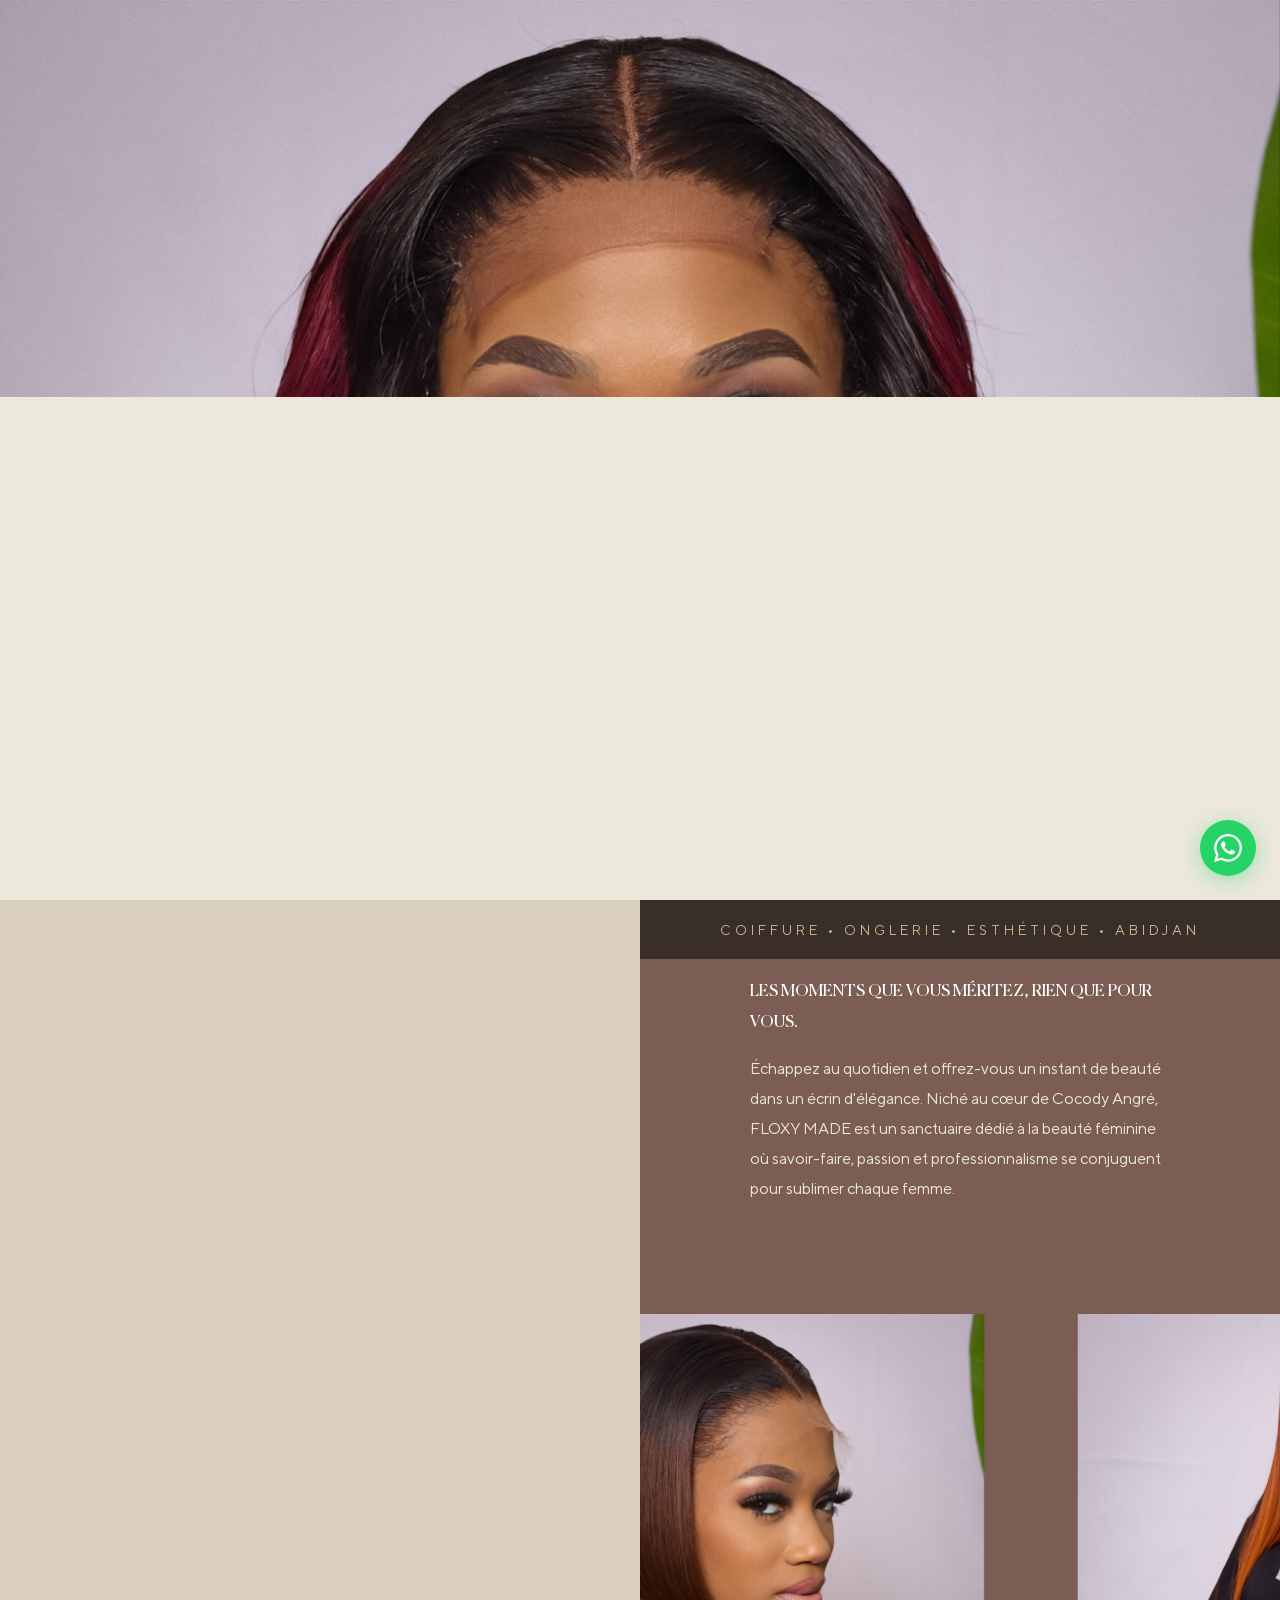
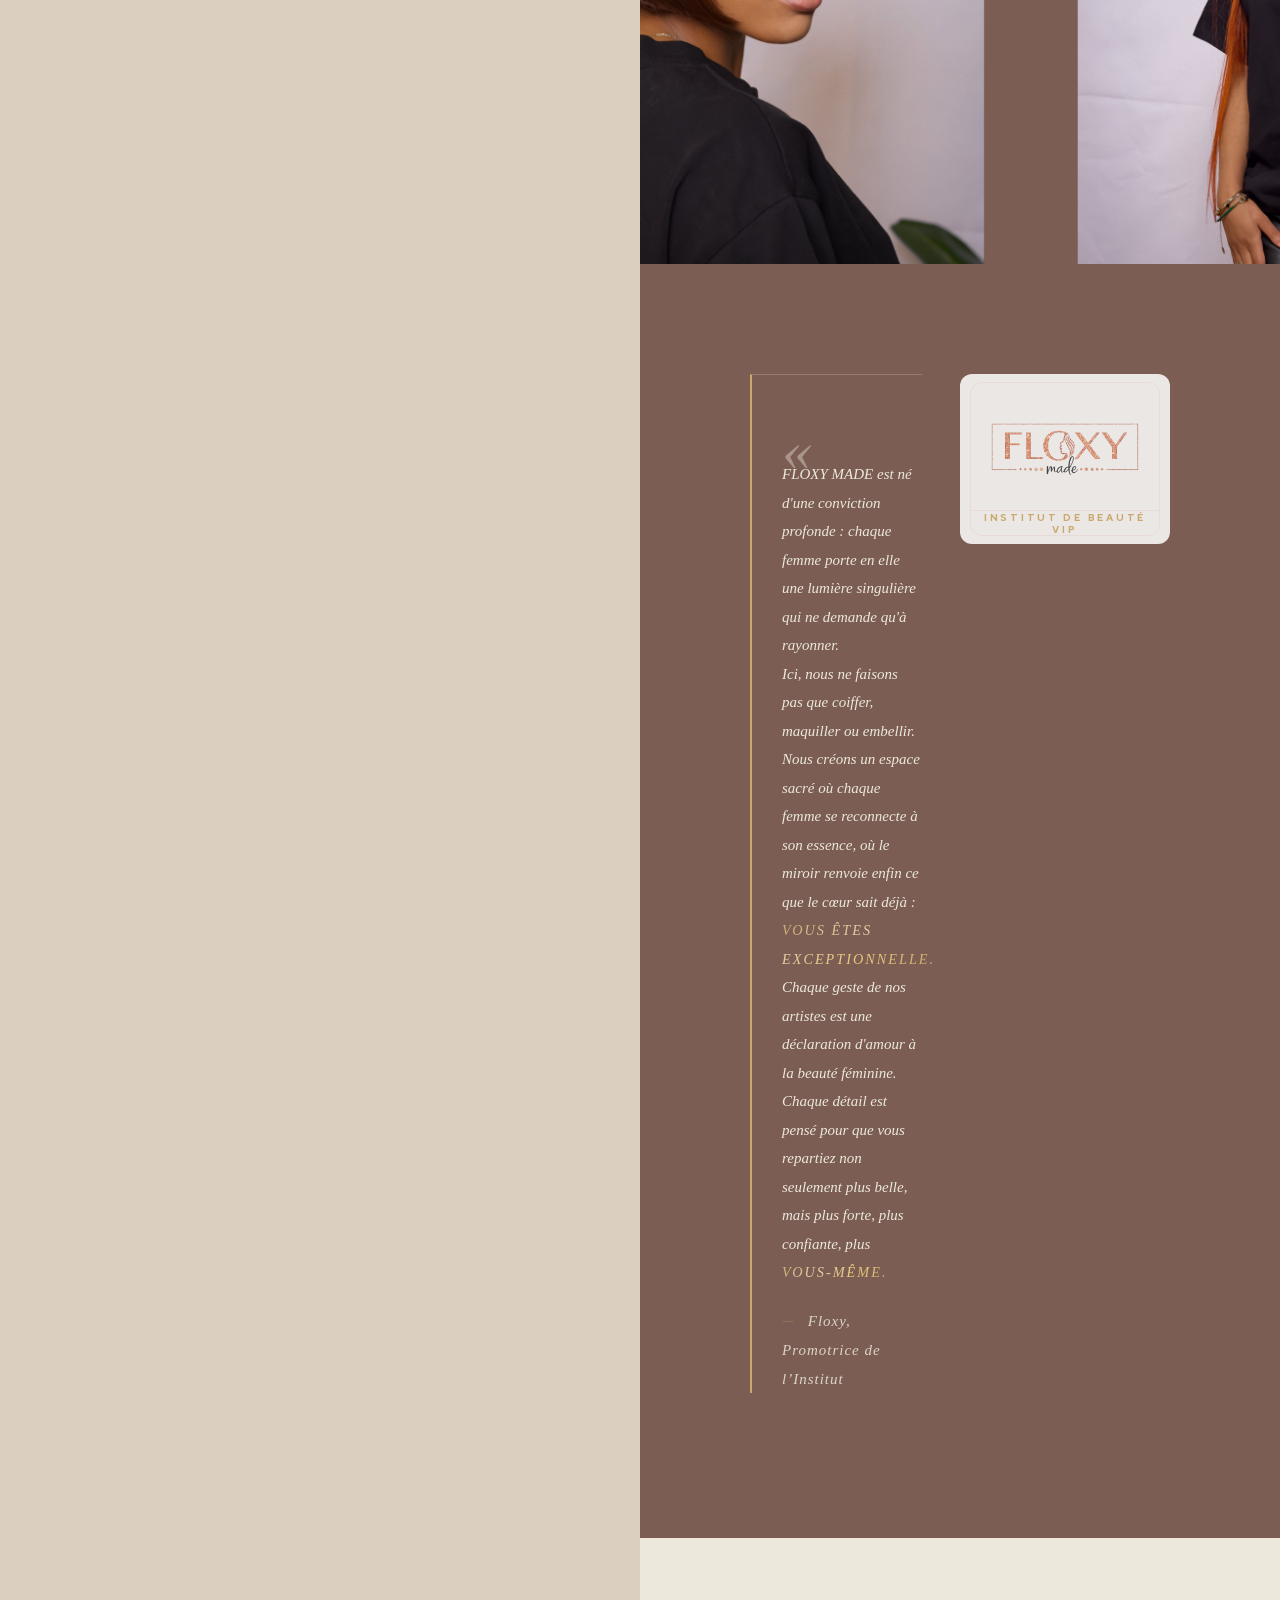
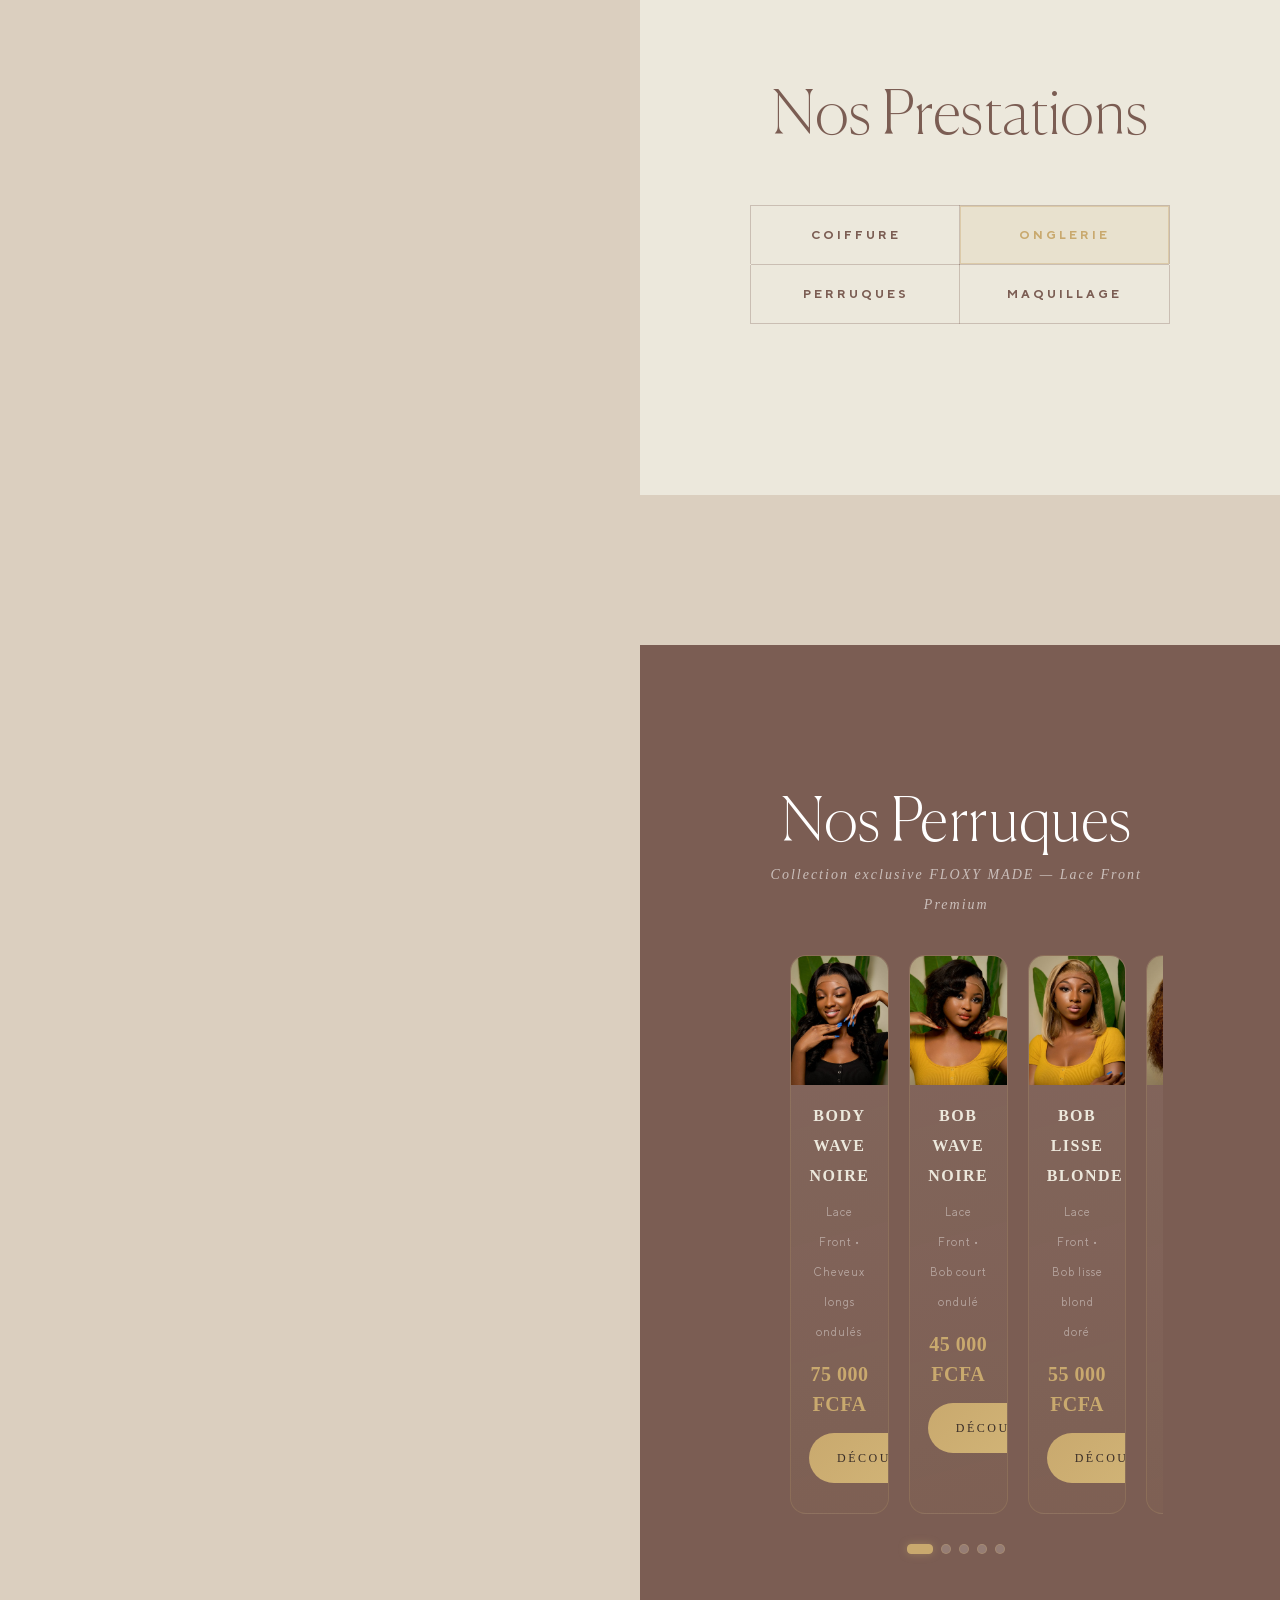
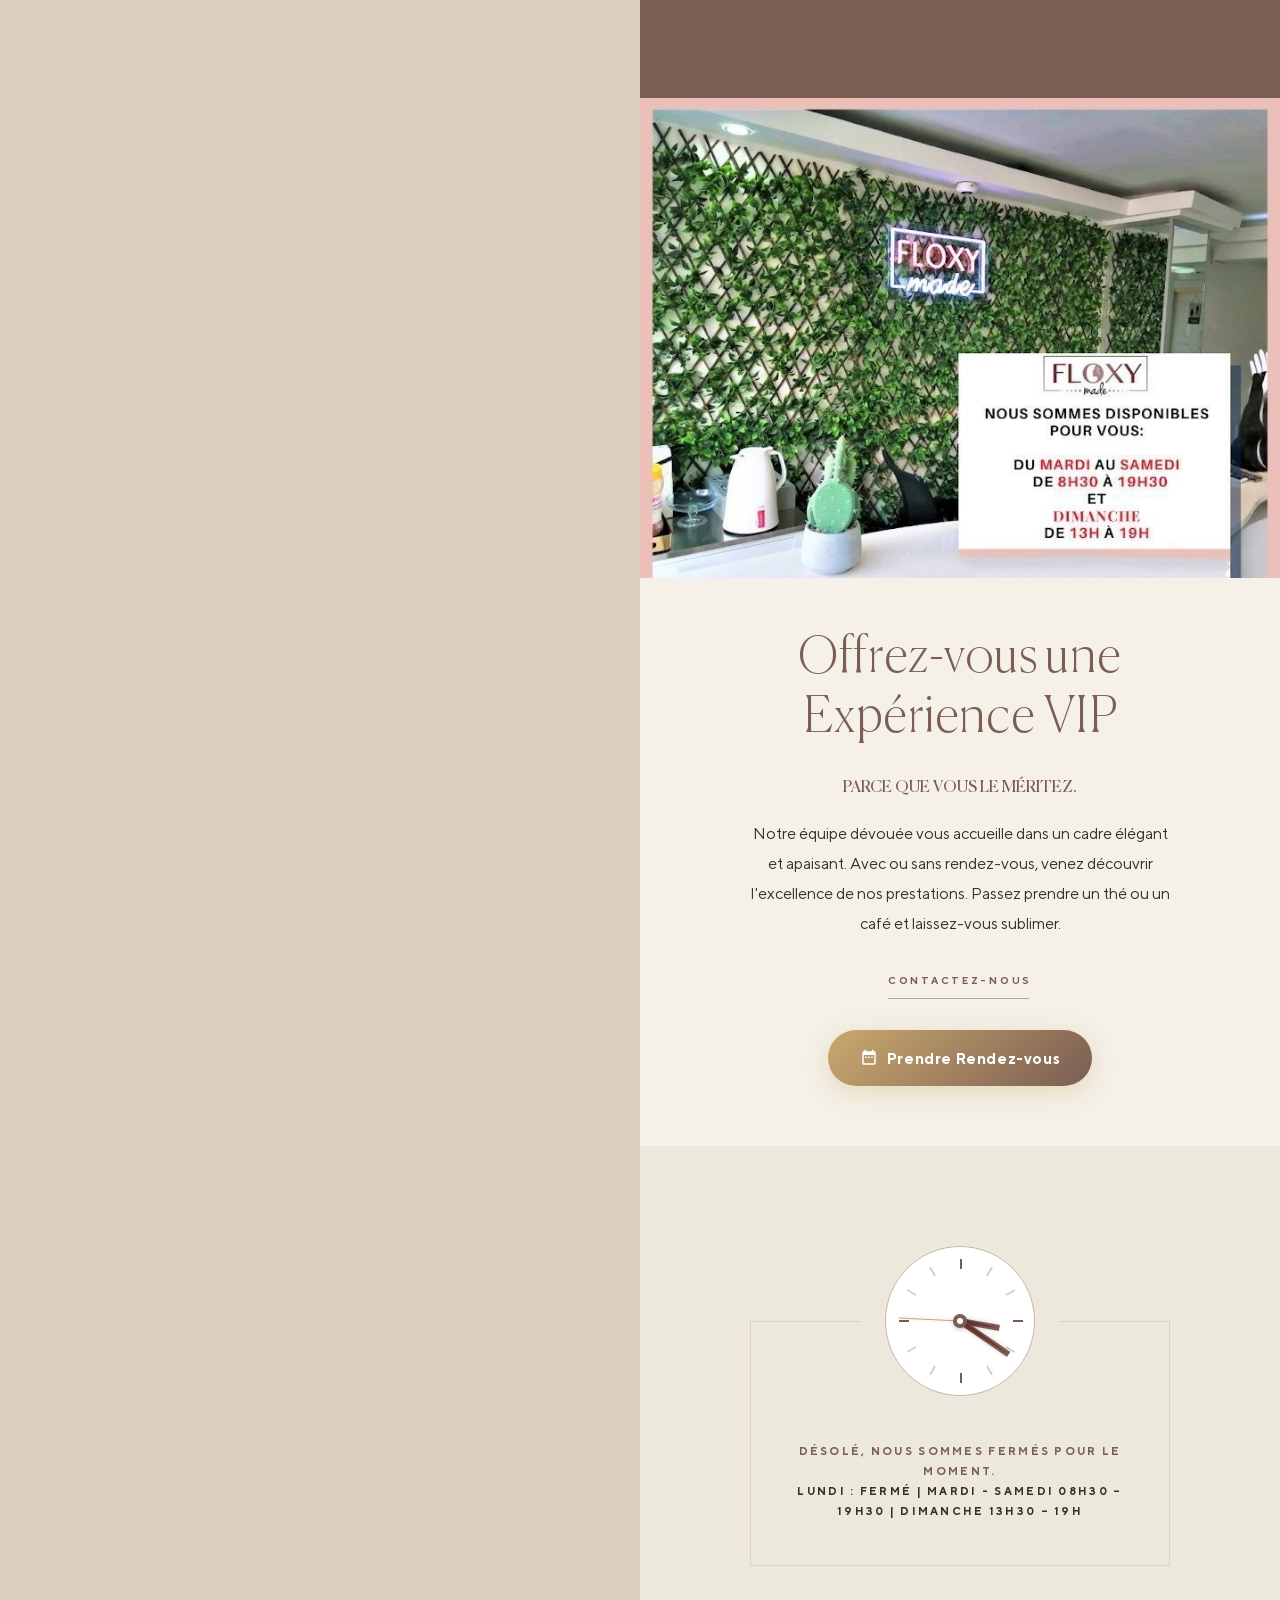
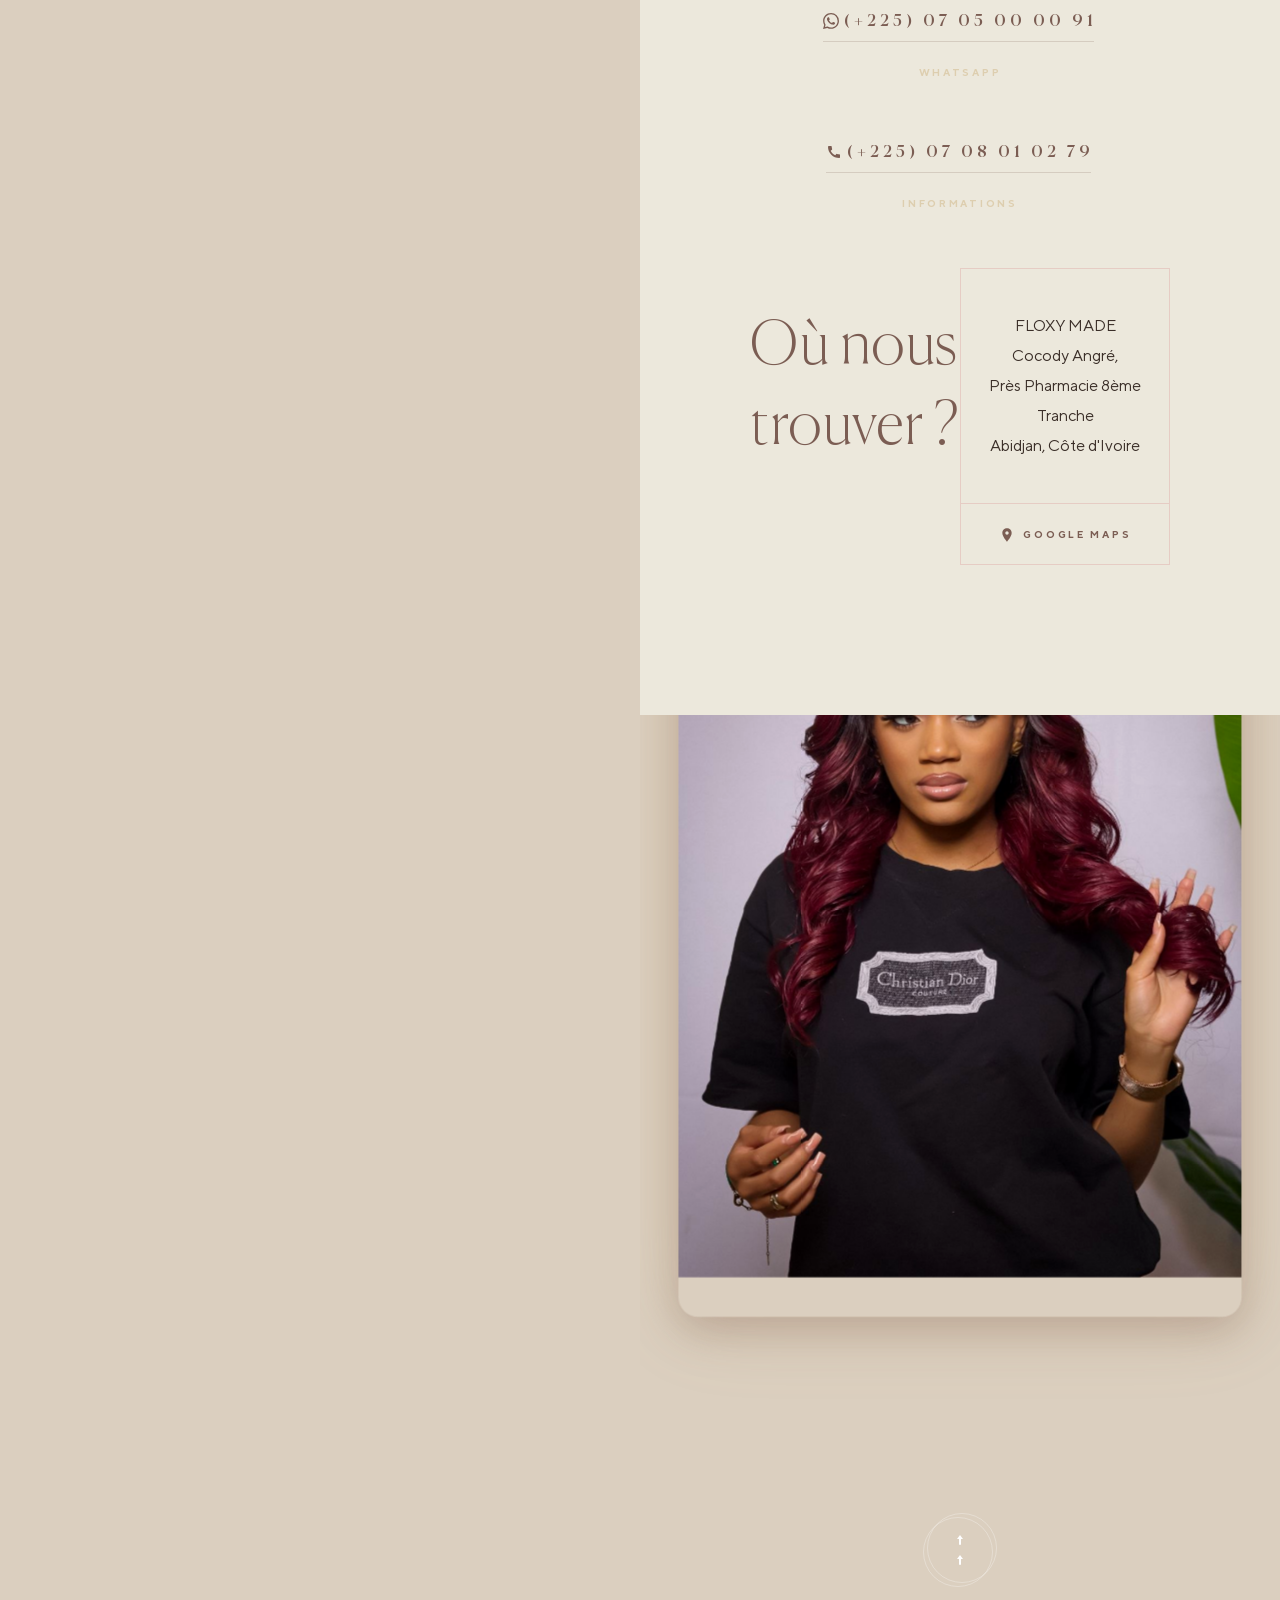
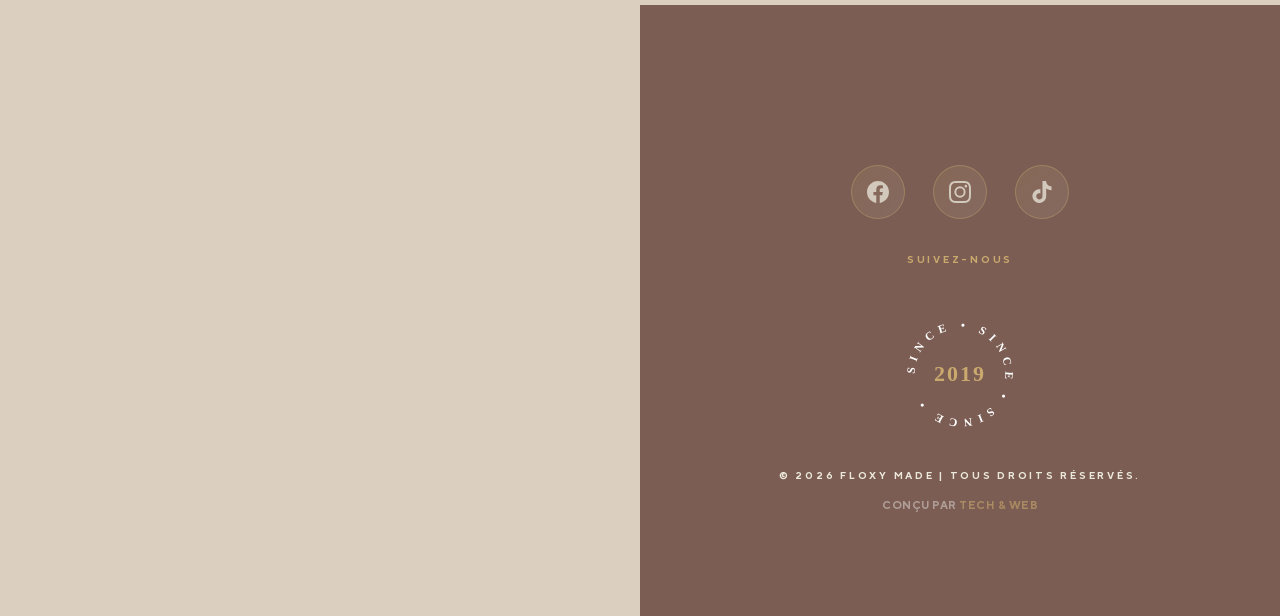
==== index.html @ baf34ce9 "Unification footers, icônes RS, bouton CTA premium, breadcrumb pages perruques - Footer index.html r" ====
<!DOCTYPE html>
<html lang="fr">
<head>
    <meta charset="utf-8">
    <title>FLOXY MADE | Institut de Beaut&eacute; VIP &agrave; Abidjan</title>
    <meta name="robots" content="all, follow">
    <meta name="Googlebot" content="index, follow, snippet">
    <meta name="apple-mobile-web-app-title" content="FLOXY MADE - Institut de Beaut&eacute;">
    <meta name="apple-mobile-web-app-status-bar-style" content="black">
    <meta name="viewport" content="width=device-width, initial-scale=1.0, maximum-scale=1.0, user-scalable=0, viewport-fit=cover">
    <meta name="keywords" content="institut beaut&eacute; abidjan, salon coiffure abidjan, onglerie cocody, esth&eacute;tique, tresses, perruques, maquillage, floxy made">
    <meta name="description" content="FLOXY MADE, votre institut de beaut&eacute; VIP &agrave; Abidjan Cocody Angr&eacute;. Coiffure, tresses, onglerie, esth&eacute;tique, maquillage et soins capillaires par des professionnelles qualifi&eacute;es.">
    <meta property="og:title" content="FLOXY MADE | Institut de Beaut&eacute; VIP &agrave; Abidjan">
    <meta property="og:description" content="Votre institut de beaut&eacute; VIP &agrave; Abidjan. Coiffure, onglerie, esth&eacute;tique et maquillage.">
    <meta property="og:locale" content="fr_CI">
    <meta property="og:url" content="https://institut.floxymade.com">
    <meta property="og:type" content="website">
    <meta property="og:site_name" content="FLOXY MADE">

    <meta name="author" content="Tech &amp; Web - tech-and-web.com">
    <link rel="shortcut icon" href="img/floxymade.ico">
    <link rel="apple-touch-icon" sizes="180x180" href="img/floxymade.ico">
    <link rel="stylesheet" type="text/css" href="css/app.min.css">
    <link rel="stylesheet" type="text/css" href="css/floxymade.css">

    <!-- Schema.org — LocalBusiness -->
    <script type="application/ld+json">
    {
      "@context": "https://schema.org",
      "@type": "BeautySalon",
      "name": "FLOXY MADE",
      "description": "Institut de beaut&eacute; VIP &agrave; Abidjan Cocody Angr&eacute;. Coiffure, onglerie, esth&eacute;tique, maquillage et perruques.",
      "url": "https://institut.floxymade.com",
      "telephone": "+2250705000091",
      "address": {
        "@type": "PostalAddress",
        "streetAddress": "Cocody Angr&eacute;, Pr&egrave;s Pharmacie 8&egrave;me Tranche",
        "addressLocality": "Abidjan",
        "addressCountry": "CI"
      },
      "geo": {
        "@type": "GeoCoordinates",
        "latitude": 5.4012616,
        "longitude": -3.9780579
      },
      "openingHoursSpecification": [
        { "@type": "OpeningHoursSpecification", "dayOfWeek": ["Tuesday","Wednesday","Thursday","Friday","Saturday"], "opens": "08:30", "closes": "19:30" },
        { "@type": "OpeningHoursSpecification", "dayOfWeek": "Sunday", "opens": "13:30", "closes": "19:00" }
      ],
      "sameAs": ["https://facebook.com/floxymade", "https://instagram.com/floxymade.ci", "https://tiktok.com/@floxy_made"],
      "image": "https://institut.floxymade.com/img/logo-new-removebg.png",
      "priceRange": "$$",
      "creator": {
        "@type": "Organization",
        "name": "Tech & Web",
        "url": "https://tech-and-web.com"
      }
    }
    </script>
</head>
<body class="page-front">

<div id="overlay">
    <div class="load-container">
        <div class="loading fm-logo-loader"><img src="img/logo-new-removebg.png" alt="FLOXY MADE"></div>
    </div>
</div>

<div id="woman"></div>
<div style="display: none;"><img id="hidden-woman" src="img/hiddden-woman.jpg"></div>

<div id="page">
    <header class="header" id="header">
        <div class="content-wrapper">
            <div class="logo">
                <a href="index.html"><img alt="FLOXY MADE" src="img/logo-new-removebg.png"></a>
            </div>

            <div class="mobile-burger" id="burger">
                <div class="lines">
                    <div class="line"></div>
                    <div class="line"></div>
                    <div class="line"></div>
                    <div class="line"></div>
                </div>
            </div>

            <nav class="navigation">
                <ul class="nonelist">
                    <li><a data-section-item="uvod" href="index.html#uvod">Accueil</a></li>
                    <li><a data-section-item="o-salone" href="index.html#o-salone">Qui Sommes-Nous</a></li>
                    <li><a data-section-item="osetrenia" href="index.html#osetrenia">Nos Services</a></li>
                    <li><a href="perruques_floxymade.html">Nos Perruques</a></li>
                    <li><a data-section-item="kontakt" href="index.html#kontakt">Contact</a></li>
                    <li class="fm-nav-rdv"><a href="reservation.html">R&eacute;servation</a></li>
                </ul>
            </nav>

            <a class="reservation" href="reservation.html">R&eacute;servations</a>
        </div>
    </header>

    <div id="content" class="content">

        <!-- HERO / INTRO — Video background -->
        <div class="content-box intro" data-section="uvod">
            <video class="intro-video-bg" autoplay loop muted playsinline src="img/intro-carousel/floxymade_banner_7.webm"></video>

            <div id="mouse-scroll">
                <div class="scroll-button scroll-mouse">
                    <div class="shapeshifter play"></div>
                </div>
            </div>

            <h1 class="text-color-white has-text-centered">
                FLOXY MADE<br><span class="italic">Votre Institut de Beaut&eacute; VIP</span>
            </h1>
            <p class="has-text-centered intro-subtitle">Coiffure &bull; Onglerie &bull; Esth&eacute;tique &bull; Abidjan</p>
        </div>

        <!-- ABOUT / QUI SOMMES-NOUS -->
        <div class="content-box about" data-section="o-salone">
            <div class="top-section p-t-0">
                <div class="anim-wrapper" data-animation-scroll="front">
                    <p>
                        <span>Les moments que vous m&eacute;ritez, rien que pour vous.</span>
                    </p>
                    <p>
                        &Eacute;chappez au quotidien et offrez-vous un instant de beaut&eacute; dans un &eacute;crin d'&eacute;l&eacute;gance. Nich&eacute; au c&oelig;ur de Cocody Angr&eacute;, FLOXY MADE est un sanctuaire d&eacute;di&eacute; &agrave; la beaut&eacute; f&eacute;minine o&ugrave; savoir-faire, passion et professionnalisme se conjuguent pour sublimer chaque femme.
                    </p>
                </div>
            </div>

            <!-- Desktop gallery -->
            <div class="gallery full-width gallery-desktop" data-animation-scroll="gallery" id="o-salone">
                <div class="gallery-inner">
                    <div class="gallery-image">
                        <div class="image-wrapper">
                            <img alt="Onglerie FLOXY MADE" draggable="false" src="img/new-images-2/photo_7_2026-04-14_18-15-45.jpg">
                        </div>
                    </div>
                    <div class="gallery-image">
                        <div class="image-wrapper">
                            <img alt="FLOXY MADE Style" draggable="false" src="img/new-images-2/background-choice.jpg">
                        </div>
                    </div>
                    <div class="gallery-image">
                        <div class="image-wrapper">
                            <img alt="Institut FLOXY MADE" draggable="false" src="img/new-images-2/photo_5_2026-04-14_18-15-45.jpg">
                        </div>
                    </div>
                    <div class="gallery-image">
                        <div class="image-wrapper">
                            <img alt="Coiffure FLOXY MADE" draggable="false" src="img/new-images-2/photo_6_2026-04-14_18-15-45.jpg">
                        </div>
                    </div>
                    <div class="gallery-image">
                        <div class="image-wrapper">
                            <img alt="Beaut&eacute; FLOXY MADE" draggable="false" src="img/new-images-2/photo_8_2026-04-14_18-15-45.jpg">
                        </div>
                    </div>
                </div>
            </div>

            <!-- Mobile carousel -->
            <div class="fm-carousel">
                <div class="fm-carousel-swipe-hint">
                    <span class="fm-arrow fm-arrow-1">&#x203A;</span>
                    <span class="fm-arrow fm-arrow-2">&#x203A;</span>
                    <span class="fm-arrow fm-arrow-3">&#x203A;</span>
                    <span class="fm-arrow fm-arrow-4">&#x203A;</span>
                    <span class="fm-arrow fm-arrow-5">&#x203A;</span>
                </div>
                <div class="fm-carousel-track">
                    <div class="fm-carousel-slide">
                        <img alt="Onglerie FLOXY MADE" src="img/new-images-2/photo_7_2026-04-14_18-15-45.jpg">
                    </div>
                    <div class="fm-carousel-slide">
                        <img alt="FLOXY MADE Style" src="img/new-images-2/background-choice.jpg">
                    </div>
                    <div class="fm-carousel-slide">
                        <img alt="Institut FLOXY MADE" src="img/new-images-2/photo_5_2026-04-14_18-15-45.jpg">
                    </div>
                    <div class="fm-carousel-slide">
                        <img alt="Coiffure FLOXY MADE" src="img/new-images-2/photo_6_2026-04-14_18-15-45.jpg">
                    </div>
                    <div class="fm-carousel-slide">
                        <img alt="Beaut&eacute; FLOXY MADE" src="img/new-images-2/photo_8_2026-04-14_18-15-45.jpg">
                    </div>
                    <div class="fm-carousel-slide">
                        <img alt="FLOXY MADE Beaut&eacute;" src="img/new-images-2/photo_14_2026-04-14_18-15-45.jpg">
                    </div>
                </div>
                <div class="fm-carousel-swipe-hint">
                    <span class="fm-arrow fm-arrow-1">&#x203A;</span>
                    <span class="fm-arrow fm-arrow-2">&#x203A;</span>
                    <span class="fm-arrow fm-arrow-3">&#x203A;</span>
                    <span class="fm-arrow fm-arrow-4">&#x203A;</span>
                    <span class="fm-arrow fm-arrow-5">&#x203A;</span>
                </div>
            </div>

            <div class="bottom-section">
                <div class="reset">
                    <div class="about-info-container">
                        <div class="anim-wrapper" data-animation-scroll="about">
                            <div class="about-info fm-founder-message">
                                <p class="fm-quote-mark">&laquo;</p>
                                <p>
                                    FLOXY MADE est n&eacute; d'une conviction profonde&nbsp;: chaque femme porte en elle une lumi&egrave;re singuli&egrave;re qui ne demande qu'&agrave; rayonner.
                                </p>
                                <p>
                                    Ici, nous ne faisons pas que coiffer, maquiller ou embellir. Nous cr&eacute;ons un espace sacr&eacute; o&ugrave; chaque femme se reconnecte &agrave; son essence, o&ugrave; le miroir renvoie enfin ce que le c&oelig;ur sait d&eacute;j&agrave;&nbsp;: <em class="fm-highlight">vous &ecirc;tes exceptionnelle.</em>
                                </p>
                                <p>
                                    Chaque geste de nos artistes est une d&eacute;claration d'amour &agrave; la beaut&eacute; f&eacute;minine. Chaque d&eacute;tail est pens&eacute; pour que vous repartiez non seulement plus belle, mais plus forte, plus confiante, plus <em class="fm-highlight">vous-m&ecirc;me.</em>
                                </p>
                                <p class="fm-founder-signature">
                                    <span class="fm-founder-dash">&mdash;</span> Floxy, Promotrice de l&rsquo;Institut
                                </p>
                            </div>
                        </div>
                    </div>

                    <div class="anim-wrapper" data-animation-scroll="photo">
                        <div class="photo-container">
                            <div class="photo">
                                <div class="t">
                                    <div class="r">
                                        <div class="c">
                                            <div class="photo-image">
                                                <img alt="FLOXY MADE" src="img/logo-new-removebg.png">
                                            </div>
                                        </div>
                                    </div>
                                </div>

                                <div class="personal-info">
                                    <span class="position">Institut de Beaut&eacute; VIP</span>
                                </div>
                            </div>
                        </div>
                    </div>
                </div>
            </div>
        </div>

        <!-- SERVICES / PRESTATIONS -->
        <div data-section="osetrenia">
            <div class="content-box treatments" id="osetrenia">
                <div class="anim-wrapper-treatments" data-animation-scroll="treatments">
                    <h2 class="text-color-brown has-text-centered">Nos Prestations</h2>

                    <div class="tab-js-menu fm-prestations-grid">
                        <ul class="nonelist">
                            <li><a href="coiffure_floxymade.html"><span>Coiffure</span></a></li>
                            <li><a href="onglerie_floxymade.html"><span>Onglerie</span></a></li>
                            <li><a href="perruques_floxymade.html"><span>Perruques</span></a></li>
                            <li><a href="esthetique_floxymade.html"><span>Maquillage</span></a></li>
                        </ul>
                    </div>
                </div>
            </div>

            <div id="flowers" class="content-box flowers-paralax"></div>
        </div>

        <!-- PRODUITS / BOUTIQUE — Perruques FLOXY MADE -->
        <div data-section="predaj">
            <div class="content-box cosmetics-sale" id="predaj">
                <div class="anim-wrapper" data-animation-scroll="partners">
                    <h2 class="text-color-white has-text-centered">Nos Perruques</h2>
                    <p class="fm-products-subtitle">Collection exclusive FLOXY MADE &mdash; Lace Front Premium</p>

                    <div class="fm-products-carousel">
                        <div class="fm-products-track">

                            <div class="fm-product-card">
                                <div class="fm-product-img"><img src="img/produits/body-wave-noire.jpg" alt="Body Wave Noire" loading="lazy"></div>
                                <div class="fm-product-info">
                                    <h4>Body Wave Noire</h4>
                                    <p class="fm-product-type">Lace Front &bull; Cheveux longs ondul&eacute;s</p>
                                    <span class="fm-product-price">75 000 FCFA</span>
                                    <a href="perruque-body-wave-noire.html" class="fm-product-cta">D&eacute;couvrir</a>
                                </div>
                            </div>

                            <div class="fm-product-card">
                                <div class="fm-product-img"><img src="img/produits/bob-wave-noire.jpg" alt="Bob Wave Noire" loading="lazy"></div>
                                <div class="fm-product-info">
                                    <h4>Bob Wave Noire</h4>
                                    <p class="fm-product-type">Lace Front &bull; Bob court ondul&eacute;</p>
                                    <span class="fm-product-price">45 000 FCFA</span>
                                    <a href="perruque-bob-wave-noire.html" class="fm-product-cta">D&eacute;couvrir</a>
                                </div>
                            </div>

                            <div class="fm-product-card">
                                <div class="fm-product-img"><img src="img/produits/bob-lisse-blonde.jpg" alt="Bob Lisse Blonde" loading="lazy"></div>
                                <div class="fm-product-info">
                                    <h4>Bob Lisse Blonde</h4>
                                    <p class="fm-product-type">Lace Front &bull; Bob lisse blond dor&eacute;</p>
                                    <span class="fm-product-price">55 000 FCFA</span>
                                    <a href="perruque-bob-lisse-blonde.html" class="fm-product-cta">D&eacute;couvrir</a>
                                </div>
                            </div>

                            <div class="fm-product-card">
                                <div class="fm-product-img"><img src="img/produits/curly-auburn.jpg" alt="Curly Auburn" loading="lazy"></div>
                                <div class="fm-product-info">
                                    <h4>Curly Auburn</h4>
                                    <p class="fm-product-type">Lace Front &bull; Boucl&eacute;e ch&acirc;tain cuivr&eacute;</p>
                                    <span class="fm-product-price">65 000 FCFA</span>
                                    <a href="perruque-curly-auburn.html" class="fm-product-cta">D&eacute;couvrir</a>
                                </div>
                            </div>

                            <div class="fm-product-card">
                                <div class="fm-product-img"><img src="img/produits/bob-lisse-caramel.jpg" alt="Bob Lisse Caramel" loading="lazy"></div>
                                <div class="fm-product-info">
                                    <h4>Bob Lisse Caramel</h4>
                                    <p class="fm-product-type">Lace Front &bull; Bob lisse caramel</p>
                                    <span class="fm-product-price">50 000 FCFA</span>
                                    <a href="perruque-bob-lisse-caramel.html" class="fm-product-cta">D&eacute;couvrir</a>
                                </div>
                            </div>

                            <div class="fm-product-card">
                                <div class="fm-product-img"><img src="img/produits/bob-highlights.jpg" alt="Bob Highlights" loading="lazy"></div>
                                <div class="fm-product-info">
                                    <h4>Bob Highlights</h4>
                                    <p class="fm-product-type">Lace Front &bull; Bob lisse m&egrave;ch&eacute; brun &amp; blond</p>
                                    <span class="fm-product-price">60 000 FCFA</span>
                                    <a href="perruque-bob-highlights.html" class="fm-product-cta">D&eacute;couvrir</a>
                                </div>
                            </div>

                            <div class="fm-product-card">
                                <div class="fm-product-img"><img src="img/produits/curly-bordeaux.jpg" alt="Curly Bordeaux" loading="lazy"></div>
                                <div class="fm-product-info">
                                    <h4>Curly Bordeaux</h4>
                                    <p class="fm-product-type">Lace Front &bull; Boucl&eacute;e bordeaux longue</p>
                                    <span class="fm-product-price">70 000 FCFA</span>
                                    <a href="perruque-curly-bordeaux.html" class="fm-product-cta">D&eacute;couvrir</a>
                                </div>
                            </div>

                        </div>
                    </div>

                    <div class="fm-products-dots"></div>
                </div>
            </div>

            <div class="content-box gift-voucher fm-gift-section">
                <div class="fm-gift-image">
                    <img src="img/gift_bg.jpg" alt="FLOXY MADE - Int&eacute;rieur du salon et horaires d'ouverture">
                </div>
                <div class="anim-wrapper" data-animation-scroll="gift">
                    <div class="t"><div class="r"><div class="c">
                        <div class="content">
                            <h3>Offrez-vous une Exp&eacute;rience VIP</h3>
                            <p>
                                <em>Parce que vous le m&eacute;ritez.</em>
                            </p>
                            <p>
                                Notre &eacute;quipe d&eacute;vou&eacute;e vous accueille dans un cadre &eacute;l&eacute;gant et apaisant. Avec ou sans rendez-vous, venez d&eacute;couvrir l'excellence de nos prestations. Passez prendre un th&eacute; ou un caf&eacute; et laissez-vous sublimer.
                            </p>
                            <a href="index.html#kontakt" class="link" data-section-item="kontakt">Contactez-nous</a>
                            <div class="fm-rdv-cta-wrapper">
                                <a href="reservation.html" class="fm-rdv-cta">
                                    <svg xmlns="http://www.w3.org/2000/svg" viewBox="0 0 24 24" width="18" height="18" fill="#fff"><path d="M19 3h-1V1h-2v2H8V1H6v2H5c-1.11 0-1.99.9-1.99 2L3 19c0 1.1.89 2 2 2h14c1.1 0 2-.9 2-2V5c0-1.1-.9-2-2-2zm0 16H5V8h14v11zM9 10H7v2h2v-2zm4 0h-2v2h2v-2zm4 0h-2v2h2v-2z"/></svg>
                                    Prendre Rendez-vous
                                </a>
                            </div>
                        </div>
                    </div></div></div>
                </div>
            </div>
        </div>

        <!-- FOOTER / CONTACT -->
        <footer class="footer has-text-centered" data-section="kontakt" id="kontakt">
            <div class="contact-section">
                <div class="anim-wrapper" data-animation-scroll="contact">
                    <div class="clock-wrapper">
                        <div class="clock">
                            <div class="clock-line point-12"></div>
                            <div class="clock-line point-1"></div>
                            <div class="clock-line point-2"></div>
                            <div class="clock-line point-3"></div>
                            <div class="clock-line point-4"></div>
                            <div class="clock-line point-5"></div>
                            <div class="clock-line point-6"></div>
                            <div class="clock-line point-7"></div>
                            <div class="clock-line point-8"></div>
                            <div class="clock-line point-9"></div>
                            <div class="clock-line point-10"></div>
                            <div class="clock-line point-11"></div>
                            <div class="hand hour"></div>
                            <div class="hand minute"></div>
                            <div class="hand second"></div>
                        </div>
                    </div>

                    <div class="opening-hours" data-weekdays-open="8" data-weekdays-closed="19" data-saturday-open="8" data-saturday-closed="19">
                        <span data-open="Nous sommes actuellement ouverts !" data-closed="D&eacute;sol&eacute;, nous sommes ferm&eacute;s pour le moment.">Nous sommes actuellement ouverts !</span><br>
                        Lundi : Ferm&eacute; | Mardi - Samedi 08h30 &ndash; 19h30 | Dimanche 13h30 &ndash; 19h
                    </div>
                </div>

                <div class="anim-wrapper" data-animation-scroll="mobile-mail">
                    <div class="reset">
                        <div class="phone left">
                            <a class="contact link" href="https://api.whatsapp.com/send?phone=+2250705000091&amp;text=Bonjour%20FLOXY%20MADE%20%F0%9F%91%8B" target="_blank" rel="noopener"><svg xmlns="http://www.w3.org/2000/svg" viewBox="0 0 24 24" style="width:16px;height:16px;vertical-align:middle;margin-right:5px;fill:currentColor;position:relative;top:-1px"><path d="M17.472 14.382c-.297-.149-1.758-.867-2.03-.967-.273-.099-.471-.148-.67.15-.197.297-.767.966-.94 1.164-.173.199-.347.223-.644.075-.297-.15-1.255-.463-2.39-1.475-.883-.788-1.48-1.761-1.653-2.059-.173-.297-.018-.458.13-.606.134-.133.298-.347.446-.52.149-.174.198-.298.298-.497.099-.198.05-.371-.025-.52-.075-.149-.669-1.612-.916-2.207-.242-.579-.487-.5-.669-.51-.173-.008-.371-.01-.57-.01-.198 0-.52.074-.792.372-.272.297-1.04 1.016-1.04 2.479 0 1.462 1.065 2.875 1.213 3.074.149.198 2.096 3.2 5.077 4.487.709.306 1.262.489 1.694.625.712.227 1.36.195 1.871.118.571-.085 1.758-.719 2.006-1.413.248-.694.248-1.289.173-1.413-.074-.124-.272-.198-.57-.347m-5.421 7.403h-.004a9.87 9.87 0 01-5.031-1.378l-.361-.214-3.741.982.998-3.648-.235-.374a9.86 9.86 0 01-1.51-5.26c.001-5.45 4.436-9.884 9.888-9.884 2.64 0 5.122 1.03 6.988 2.898a9.825 9.825 0 012.893 6.994c-.003 5.45-4.437 9.884-9.885 9.884m8.413-18.297A11.815 11.815 0 0012.05 0C5.495 0 .16 5.335.157 11.892c0 2.096.547 4.142 1.588 5.945L.057 24l6.305-1.654a11.882 11.882 0 005.683 1.448h.005c6.554 0 11.89-5.335 11.893-11.893a11.821 11.821 0 00-3.48-8.413z"/></svg>(+225) 07 05 00 00 91</a>
                            <span>WhatsApp</span>
                        </div>
                        <div class="email right">
                            <a class="contact link" href="tel:+2250708010279"><svg xmlns="http://www.w3.org/2000/svg" viewBox="0 0 24 24" style="width:16px;height:16px;vertical-align:middle;margin-right:5px;fill:currentColor;position:relative;top:-1px"><path d="M20.01 15.38c-1.23 0-2.42-.2-3.53-.56a.977.977 0 00-1.01.24l-1.57 1.97c-2.83-1.35-5.48-3.9-6.89-6.83l1.95-1.66c.27-.28.35-.67.24-1.02-.37-1.11-.56-2.3-.56-3.53 0-.54-.45-.99-.99-.99H4.19C3.65 3 3 3.24 3 3.99 3 13.28 10.73 21 20.01 21c.71 0 .99-.63.99-1.18v-3.45c0-.54-.45-.99-.99-.99z"/></svg>(+225) 07 08 01 02 79</a>
                            <span>Informations</span>
                        </div>
                    </div>
                </div>

                <div class="anim-wrapper" data-animation-scroll="where-to-find">
                    <div class="reset">
                        <div class="where-to-find left has-text-left m-t-40">
                            <h2>O&ugrave; nous<br>trouver ?</h2>
                        </div>
                        <div class="address right">
                            <a class="map-link" href="https://www.google.com/maps/place/FLOXY+MADE,+Abidjan+Cocody+Angr%C3%A9+8ieme+tranche/@5.4012616,-3.9780579,15z" target="_blank">
                                <span class="space">FLOXY MADE<br>Cocody Angr&eacute;,<br>Pr&egrave;s Pharmacie 8&egrave;me Tranche<br>Abidjan, C&ocirc;te d'Ivoire</span>
                                <span class="map"><svg xmlns="http://www.w3.org/2000/svg" viewBox="0 0 24 24" width="16" height="16" fill="currentColor" style="vertical-align:middle;margin-right:4px"><path d="M12 2C8.13 2 5 5.13 5 9c0 5.25 7 13 7 13s7-7.75 7-13c0-3.87-3.13-7-7-7zm0 9.5c-1.38 0-2.5-1.12-2.5-2.5s1.12-2.5 2.5-2.5 2.5 1.12 2.5 2.5-1.12 2.5-2.5 2.5z"/></svg> Google Maps</span>
                            </a>
                        </div>
                    </div>
                </div>
            </div>

            <div class="scrolltop-section">
                <div class="scrolltop-parallax-img"><img src="img/new-images-2/photo_2026-04-14_22-34-20.jpg" alt="FLOXY MADE"></div>
                <div class="scroll-button scroll-top"><span></span></div>
            </div>

            <div class="copyright-section">
                <div class="anim-wrapper" data-animation-scroll="copyright">
                    <div class="fm-social-links">
                        <a href="https://facebook.com/floxymade" target="_blank" rel="noopener" aria-label="Facebook">
                            <svg viewBox="0 0 24 24"><path d="M24 12.073c0-6.627-5.373-12-12-12s-12 5.373-12 12c0 5.99 4.388 10.954 10.125 11.854v-8.385H7.078v-3.47h3.047V9.43c0-3.007 1.792-4.669 4.533-4.669 1.312 0 2.686.235 2.686.235v2.953H15.83c-1.491 0-1.956.925-1.956 1.874v2.25h3.328l-.532 3.47h-2.796v8.385C19.612 23.027 24 18.062 24 12.073z"/></svg>
                        </a>
                        <a href="https://instagram.com/floxymade.ci" target="_blank" rel="noopener" aria-label="Instagram">
                            <svg viewBox="0 0 24 24"><path d="M12 2.163c3.204 0 3.584.012 4.85.07 3.252.148 4.771 1.691 4.919 4.919.058 1.265.069 1.645.069 4.849 0 3.205-.012 3.584-.069 4.849-.149 3.225-1.664 4.771-4.919 4.919-1.266.058-1.644.07-4.85.07-3.204 0-3.584-.012-4.849-.07-3.26-.149-4.771-1.699-4.919-4.92-.058-1.265-.07-1.644-.07-4.849 0-3.204.013-3.583.07-4.849.149-3.227 1.664-4.771 4.919-4.919 1.266-.057 1.645-.069 4.849-.069zM12 0C8.741 0 8.333.014 7.053.072 2.695.272.273 2.69.073 7.052.014 8.333 0 8.741 0 12c0 3.259.014 3.668.072 4.948.2 4.358 2.618 6.78 6.98 6.98C8.333 23.986 8.741 24 12 24c3.259 0 3.668-.014 4.948-.072 4.354-.2 6.782-2.618 6.979-6.98.059-1.28.073-1.689.073-4.948 0-3.259-.014-3.667-.072-4.947-.196-4.354-2.617-6.78-6.979-6.98C15.668.014 15.259 0 12 0zm0 5.838a6.162 6.162 0 100 12.324 6.162 6.162 0 000-12.324zM12 16a4 4 0 110-8 4 4 0 010 8zm6.406-11.845a1.44 1.44 0 100 2.881 1.44 1.44 0 000-2.881z"/></svg>
                        </a>
                        <a href="https://tiktok.com/@floxy_made" target="_blank" rel="noopener" aria-label="TikTok">
                            <svg viewBox="0 0 24 24"><path d="M12.525.02c1.31-.02 2.61-.01 3.91-.02.08 1.53.63 3.09 1.75 4.17 1.12 1.11 2.7 1.62 4.24 1.79v4.03c-1.44-.05-2.89-.35-4.2-.97-.57-.26-1.1-.59-1.62-.93-.01 2.92.01 5.84-.02 8.75-.08 1.4-.54 2.79-1.35 3.94-1.31 1.92-3.58 3.17-5.91 3.21-1.43.08-2.86-.31-4.08-1.03-2.02-1.19-3.44-3.37-3.65-5.71-.02-.5-.03-1-.01-1.49.18-1.9 1.12-3.72 2.58-4.96 1.66-1.44 3.98-2.13 6.15-1.72.02 1.48-.04 2.96-.04 4.44-.99-.32-2.15-.23-3.02.37-.63.41-1.11 1.04-1.36 1.75-.21.51-.15 1.07-.14 1.61.24 1.64 1.82 3.02 3.5 2.87 1.12-.01 2.19-.66 2.77-1.61.19-.33.4-.67.41-1.06.1-1.79.06-3.57.07-5.36.01-4.03-.01-8.05.02-12.07z"/></svg>
                        </a>
                    </div>
                    <div><span class="followus">Suivez-nous</span></div>
                </div>

                <div class="fm-since-wrapper">
                    <div class="fm-since-ring"><img src="img/since.svg" alt="Since"></div>
                    <span class="fm-since-year">2019</span>
                </div>

                <div class="anim-wrapper" data-animation-scroll="copy">
                    <div class="copyright-wrapper">
                        <div><span>&copy; 2026 FLOXY MADE | TOUS DROITS R&Eacute;SERV&Eacute;S.</span></div>
                        <div class="fm-credit">Con&ccedil;u par <a href="https://tech-and-web.com" target="_blank" rel="noopener" title="Tech &amp; Web - Agence de conception web &agrave; Abidjan">Tech &amp; Web</a></div>
                    </div>
                </div>
            </div>
        </footer>

    </div>
</div>

<!-- Floating WhatsApp -->
<a href="https://api.whatsapp.com/send?phone=+2250705000091" class="whatsapp-float" rel="noopener" aria-label="Nous contacter sur WhatsApp">
    <svg xmlns="http://www.w3.org/2000/svg" viewBox="0 0 24 24"><path d="M17.472 14.382c-.297-.149-1.758-.867-2.03-.967-.273-.099-.471-.148-.67.15-.197.297-.767.966-.94 1.164-.173.199-.347.223-.644.075-.297-.15-1.255-.463-2.39-1.475-.883-.788-1.48-1.761-1.653-2.059-.173-.297-.018-.458.13-.606.134-.133.298-.347.446-.52.149-.174.198-.298.298-.497.099-.198.05-.371-.025-.52-.075-.149-.669-1.612-.916-2.207-.242-.579-.487-.5-.669-.51-.173-.008-.371-.01-.57-.01-.198 0-.52.074-.792.372-.272.297-1.04 1.016-1.04 2.479 0 1.462 1.065 2.875 1.213 3.074.149.198 2.096 3.2 5.077 4.487.709.306 1.262.489 1.694.625.712.227 1.36.195 1.871.118.571-.085 1.758-.719 2.006-1.413.248-.694.248-1.289.173-1.413-.074-.124-.272-.198-.57-.347m-5.421 7.403h-.004a9.87 9.87 0 01-5.031-1.378l-.361-.214-3.741.982.998-3.648-.235-.374a9.86 9.86 0 01-1.51-5.26c.001-5.45 4.436-9.884 9.888-9.884 2.64 0 5.122 1.03 6.988 2.898a9.825 9.825 0 012.893 6.994c-.003 5.45-4.437 9.884-9.885 9.884m8.413-18.297A11.815 11.815 0 0012.05 0C5.495 0 .16 5.335.157 11.892c0 2.096.547 4.142 1.588 5.945L.057 24l6.305-1.654a11.882 11.882 0 005.683 1.448h.005c6.554 0 11.89-5.335 11.893-11.893a11.821 11.821 0 00-3.48-8.413z"/></svg>
</a>

<script src="js/app.min.js"></script>
<script>
</script>
<script>
    // Video hero — no CanvasSlideshow needed
    // All art4web effects active: scroll animations, gallery drag, tabs, clock, #woman parallax zoom

    // Prestations tabs — sequential invite pulse
    (function() {
        var tabs = document.querySelectorAll('.fm-prestations-grid ul li span');
        if (!tabs.length) return;
        var i = 0;
        function pulse() {
            tabs[i].classList.add('fm-invite');
            tabs[i].addEventListener('animationend', function handler() {
                this.classList.remove('fm-invite');
                this.removeEventListener('animationend', handler);
                i = (i + 1) % tabs.length;
                setTimeout(pulse, 400);
            });
        }
        setTimeout(pulse, 2000);
    })();




    // Mobile: bloquer zoomWoman() de app.min.js qui force "170% auto"
    // MutationObserver intercepte CHAQUE modification inline et la corrige
    (function() {
        if (window.innerWidth > 1025) return;
        var woman = document.getElementById('woman');
        if (!woman) return;

        var size = window.innerWidth <= 480 ? '110%' : '110%';

        // Observer qui intercepte toute modification de style par app.min.js
        var observer = new MutationObserver(function() {
            observer.disconnect(); // éviter boucle infinie
            woman.style.setProperty('background-size', size + ' auto', 'important');
            woman.style.setProperty('background-position', 'center top', 'important');
            observer.observe(woman, { attributes: true, attributeFilter: ['style'] });
        });

        observer.observe(woman, { attributes: true, attributeFilter: ['style'] });

        // Appliquer immédiatement
        woman.style.setProperty('background-size', 'auto ' + size, 'important');
        woman.style.setProperty('background-position', 'center top', 'important');
    })();

    // Products carousel — swipe + dots
    (function() {
        var track = document.querySelector('.fm-products-track');
        var dotsWrap = document.querySelector('.fm-products-dots');
        if (!track || !dotsWrap) return;
        var cards = track.querySelectorAll('.fm-product-card');
        var total = cards.length;
        var idx = 0;
        var startX = 0, dx = 0, dragging = false;

        function getVisible() {
            var w = window.innerWidth;
            if (w >= 1026) return 3;
            if (w >= 600) return 2;
            return 1;
        }

        function getStep() {
            var card = cards[0];
            return card.offsetWidth + parseInt(getComputedStyle(track).gap || 20);
        }

        function maxIdx() { return Math.max(0, total - getVisible()); }

        function buildDots() {
            dotsWrap.innerHTML = '';
            var max = maxIdx();
            for (var i = 0; i <= max; i++) {
                var d = document.createElement('span');
                d.className = 'fm-dot' + (i === idx ? ' active' : '');
                d.dataset.i = i;
                d.addEventListener('click', function() { goTo(+this.dataset.i); });
                dotsWrap.appendChild(d);
            }
        }

        function goTo(i) {
            idx = Math.max(0, Math.min(i, maxIdx()));
            track.style.transform = 'translateX(' + (-idx * getStep()) + 'px)';
            var dots = dotsWrap.querySelectorAll('.fm-dot');
            for (var j = 0; j < dots.length; j++) dots[j].classList.toggle('active', j === idx);
        }

        track.addEventListener('touchstart', function(e) { startX = e.touches[0].clientX; dragging = true; dx = 0; }, { passive: true });
        track.addEventListener('touchmove', function(e) { if (dragging) dx = e.touches[0].clientX - startX; }, { passive: true });
        track.addEventListener('touchend', function() {
            if (Math.abs(dx) > 40) goTo(idx + (dx < 0 ? 1 : -1));
            dragging = false;
        });

        // Mouse drag
        track.addEventListener('mousedown', function(e) { startX = e.clientX; dragging = true; dx = 0; e.preventDefault(); });
        window.addEventListener('mousemove', function(e) { if (dragging) dx = e.clientX - startX; });
        window.addEventListener('mouseup', function() {
            if (dragging && Math.abs(dx) > 40) goTo(idx + (dx < 0 ? 1 : -1));
            dragging = false;
        });

        // Auto-scroll
        var auto = setInterval(function() { goTo(idx >= maxIdx() ? 0 : idx + 1); }, 4000);
        track.parentElement.addEventListener('touchstart', function() { clearInterval(auto); }, { passive: true });

        buildDots();
        window.addEventListener('resize', function() { buildDots(); goTo(Math.min(idx, maxIdx())); });
    })();

    // Mobile nav domino animation on burger open + close on click
    (function() {
        var burger = document.getElementById('burger');
        var nav = document.querySelector('.navigation');
        if (!burger || !nav) return;

        function closeMenu() {
            if (burger.classList.contains('close')) {
                $(nav).fadeOut();
                burger.classList.remove('close');
            }
        }

        // Domino animation when burger opens/closes
        var observer = new MutationObserver(function() {
            if (burger.classList.contains('close')) {
                nav.classList.remove('fm-nav-visible');
                void nav.offsetWidth;
                nav.classList.add('fm-nav-visible');
            } else {
                nav.classList.remove('fm-nav-visible');
            }
        });
        observer.observe(burger, { attributes: true, attributeFilter: ['class'] });

        // Close menu when clicking a nav link
        nav.querySelectorAll('a').forEach(function(a) {
            a.addEventListener('click', function() { setTimeout(closeMenu, 150); });
        });

        // Close menu when clicking outside
        document.addEventListener('click', function(e) {
            if (!nav.contains(e.target) && !burger.contains(e.target)) {
                closeMenu();
            }
        });
    })();

    // Social icons domino animation on scroll
    (function() {
        var links = document.querySelector('.fm-social-links');
        if (!links) return;
        var triggered = false;
        var onScroll = function() {
            if (triggered) return;
            var rect = links.getBoundingClientRect();
            if (rect.top < window.innerHeight * 0.9) {
                links.classList.add('fm-domino-visible');
                triggered = true;
                window.removeEventListener('scroll', onScroll);
            }
        };
        window.addEventListener('scroll', onScroll, { passive: true });
        onScroll();
    })();

    // Parallax scrolltop-section (iOS compatible — tous écrans)
    (function() {
        var img = document.querySelector('.scrolltop-parallax-img');
        if (!img) return;
        var section = img.parentElement;
        var speed = 0.35; // facteur parallax
        var onScroll = function() {
            var rect = section.getBoundingClientRect();
            var wh = window.innerHeight;
            if (rect.bottom > 0 && rect.top < wh) {
                var offset = rect.top * speed;
                img.style.transform = 'translate3d(0,' + offset + 'px,0) scale(1.1)';
            }
        };
        window.addEventListener('scroll', onScroll, { passive: true });
        onScroll();
    })();
</script>
</body>
</html>
---- css/app.min.css ----
@font-face{font-family:tt_norms;src:url(../fonts/TTNorms-Regular.woff2) format('woff2'),url(../fonts/TTNorms-Regular.woff) format('woff');font-weight:400;font-style:normal}@font-face{font-family:tt_norms;src:url(../fonts/TTNorms-Bold.woff2) format('woff2'),url(../fonts/TTNorms-Bold.woff) format('woff');font-weight:700;font-style:normal}@font-face{font-family:canela;src:url(../fonts/Canela-Medium.woff2) format('woff2'),url(../fonts/Canela-Medium.woff) format('woff');font-weight:500;font-style:normal}@font-face{font-family:canela;src:url(../fonts/Canela-Thin.woff2) format('woff2'),url(../fonts/Canela-Thin.woff) format('woff');font-weight:100;font-style:normal}@font-face{font-family:canela;src:url(../fonts/Canela-Regular.woff2) format('woff2'),url(../fonts/Canela-Regular.woff) format('woff');font-weight:400;font-style:normal}@font-face{font-family:canela;src:url(../fonts/Canela-ThinItalic.woff2) format('woff2'),url(../fonts/Canela-ThinItalic.woff) format('woff');font-weight:100;font-style:italic}@-moz-keyframes sinceSpin{100%{-webkit-transform:rotate(360deg);-moz-transform:rotate(360deg);-ms-transform:rotate(360deg);-o-transform:rotate(360deg);transform:rotate(360deg)}}@-webkit-keyframes sinceSpin{100%{-webkit-transform:rotate(360deg);-moz-transform:rotate(360deg);-ms-transform:rotate(360deg);-o-transform:rotate(360deg);transform:rotate(360deg)}}@-o-keyframes sinceSpin{100%{-webkit-transform:rotate(360deg);-moz-transform:rotate(360deg);-ms-transform:rotate(360deg);-o-transform:rotate(360deg);transform:rotate(360deg)}}@-ms-keyframes sinceSpin{100%{-webkit-transform:rotate(360deg);-moz-transform:rotate(360deg);-ms-transform:rotate(360deg);-o-transform:rotate(360deg);transform:rotate(360deg)}}@keyframes sinceSpin{100%{-webkit-transform:rotate(360deg);-moz-transform:rotate(360deg);-ms-transform:rotate(360deg);-o-transform:rotate(360deg);transform:rotate(360deg)}}.m-t-0{margin-top:0!important}html.medium-less .m-t-0{margin-top:0!important}.p-t-0{padding-top:0!important}html.medium-less .p-t-0{padding-top:0!important}.m-b-0{margin-bottom:0!important}html.medium-less .m-b-0{margin-bottom:0!important}.p-b-0{padding-bottom:0!important}html.medium-less .p-b-0{padding-bottom:0!important}.m-l-0{margin-left:0!important}html.medium-less .m-l-0{margin-left:0!important}.p-l-0{padding-left:0!important}html.medium-less .p-l-0{padding-left:0!important}.m-r-0{margin-right:0!important}html.medium-less .m-r-0{margin-right:0!important}.p-r-0{padding-right:0!important}html.medium-less .p-r-0{padding-right:0!important}.m-t-1{margin-top:1px!important}html.medium-less .m-t-1{margin-top:.33333px!important}.p-t-1{padding-top:1px!important}html.medium-less .p-t-1{padding-top:.33333px!important}.m-b-1{margin-bottom:1px!important}html.medium-less .m-b-1{margin-bottom:.33333px!important}.p-b-1{padding-bottom:1px!important}html.medium-less .p-b-1{padding-bottom:.33333px!important}.m-l-1{margin-left:1px!important}html.medium-less .m-l-1{margin-left:.33333px!important}.p-l-1{padding-left:1px!important}html.medium-less .p-l-1{padding-left:.33333px!important}.m-r-1{margin-right:1px!important}html.medium-less .m-r-1{margin-right:.33333px!important}.p-r-1{padding-right:1px!important}html.medium-less .p-r-1{padding-right:.33333px!important}.m-t-2{margin-top:2px!important}html.medium-less .m-t-2{margin-top:.66667px!important}.p-t-2{padding-top:2px!important}html.medium-less .p-t-2{padding-top:.66667px!important}.m-b-2{margin-bottom:2px!important}html.medium-less .m-b-2{margin-bottom:.66667px!important}.p-b-2{padding-bottom:2px!important}html.medium-less .p-b-2{padding-bottom:.66667px!important}.m-l-2{margin-left:2px!important}html.medium-less .m-l-2{margin-left:.66667px!important}.p-l-2{padding-left:2px!important}html.medium-less .p-l-2{padding-left:.66667px!important}.m-r-2{margin-right:2px!important}html.medium-less .m-r-2{margin-right:.66667px!important}.p-r-2{padding-right:2px!important}html.medium-less .p-r-2{padding-right:.66667px!important}.m-t-3{margin-top:3px!important}html.medium-less .m-t-3{margin-top:1px!important}.p-t-3{padding-top:3px!important}html.medium-less .p-t-3{padding-top:1px!important}.m-b-3{margin-bottom:3px!important}html.medium-less .m-b-3{margin-bottom:1px!important}.p-b-3{padding-bottom:3px!important}html.medium-less .p-b-3{padding-bottom:1px!important}.m-l-3{margin-left:3px!important}html.medium-less .m-l-3{margin-left:1px!important}.p-l-3{padding-left:3px!important}html.medium-less .p-l-3{padding-left:1px!important}.m-r-3{margin-right:3px!important}html.medium-less .m-r-3{margin-right:1px!important}.p-r-3{padding-right:3px!important}html.medium-less .p-r-3{padding-right:1px!important}.m-t-4{margin-top:4px!important}html.medium-less .m-t-4{margin-top:1.33333px!important}.p-t-4{padding-top:4px!important}html.medium-less .p-t-4{padding-top:1.33333px!important}.m-b-4{margin-bottom:4px!important}html.medium-less .m-b-4{margin-bottom:1.33333px!important}.p-b-4{padding-bottom:4px!important}html.medium-less .p-b-4{padding-bottom:1.33333px!important}.m-l-4{margin-left:4px!important}html.medium-less .m-l-4{margin-left:1.33333px!important}.p-l-4{padding-left:4px!important}html.medium-less .p-l-4{padding-left:1.33333px!important}.m-r-4{margin-right:4px!important}html.medium-less .m-r-4{margin-right:1.33333px!important}.p-r-4{padding-right:4px!important}html.medium-less .p-r-4{padding-right:1.33333px!important}.m-t-5{margin-top:5px!important}html.medium-less .m-t-5{margin-top:1.66667px!important}.p-t-5{padding-top:5px!important}html.medium-less .p-t-5{padding-top:1.66667px!important}.m-b-5{margin-bottom:5px!important}html.medium-less .m-b-5{margin-bottom:1.66667px!important}.p-b-5{padding-bottom:5px!important}html.medium-less .p-b-5{padding-bottom:1.66667px!important}.m-l-5{margin-left:5px!important}html.medium-less .m-l-5{margin-left:1.66667px!important}.p-l-5{padding-left:5px!important}html.medium-less .p-l-5{padding-left:1.66667px!important}.m-r-5{margin-right:5px!important}html.medium-less .m-r-5{margin-right:1.66667px!important}.p-r-5{padding-right:5px!important}html.medium-less .p-r-5{padding-right:1.66667px!important}.m-t-10{margin-top:10px!important}html.medium-less .m-t-10{margin-top:3.33333px!important}.p-t-10{padding-top:10px!important}html.medium-less .p-t-10{padding-top:3.33333px!important}.m-b-10{margin-bottom:10px!important}html.medium-less .m-b-10{margin-bottom:3.33333px!important}.p-b-10{padding-bottom:10px!important}html.medium-less .p-b-10{padding-bottom:3.33333px!important}.m-l-10{margin-left:10px!important}html.medium-less .m-l-10{margin-left:3.33333px!important}.p-l-10{padding-left:10px!important}html.medium-less .p-l-10{padding-left:3.33333px!important}.m-r-10{margin-right:10px!important}html.medium-less .m-r-10{margin-right:3.33333px!important}.p-r-10{padding-right:10px!important}html.medium-less .p-r-10{padding-right:3.33333px!important}.m-t-15{margin-top:15px!important}html.medium-less .m-t-15{margin-top:5px!important}.p-t-15{padding-top:15px!important}html.medium-less .p-t-15{padding-top:5px!important}.m-b-15{margin-bottom:15px!important}html.medium-less .m-b-15{margin-bottom:5px!important}.p-b-15{padding-bottom:15px!important}html.medium-less .p-b-15{padding-bottom:5px!important}.m-l-15{margin-left:15px!important}html.medium-less .m-l-15{margin-left:5px!important}.p-l-15{padding-left:15px!important}html.medium-less .p-l-15{padding-left:5px!important}.m-r-15{margin-right:15px!important}html.medium-less .m-r-15{margin-right:5px!important}.p-r-15{padding-right:15px!important}html.medium-less .p-r-15{padding-right:5px!important}.m-t-20{margin-top:20px!important}html.medium-less .m-t-20{margin-top:6.66667px!important}.p-t-20{padding-top:20px!important}html.medium-less .p-t-20{padding-top:6.66667px!important}.m-b-20{margin-bottom:20px!important}html.medium-less .m-b-20{margin-bottom:6.66667px!important}.p-b-20{padding-bottom:20px!important}html.medium-less .p-b-20{padding-bottom:6.66667px!important}.m-l-20{margin-left:20px!important}html.medium-less .m-l-20{margin-left:6.66667px!important}.p-l-20{padding-left:20px!important}html.medium-less .p-l-20{padding-left:6.66667px!important}.m-r-20{margin-right:20px!important}html.medium-less .m-r-20{margin-right:6.66667px!important}.p-r-20{padding-right:20px!important}html.medium-less .p-r-20{padding-right:6.66667px!important}.m-t-25{margin-top:25px!important}html.medium-less .m-t-25{margin-top:8.33333px!important}.p-t-25{padding-top:25px!important}html.medium-less .p-t-25{padding-top:8.33333px!important}.m-b-25{margin-bottom:25px!important}html.medium-less .m-b-25{margin-bottom:8.33333px!important}.p-b-25{padding-bottom:25px!important}html.medium-less .p-b-25{padding-bottom:8.33333px!important}.m-l-25{margin-left:25px!important}html.medium-less .m-l-25{margin-left:8.33333px!important}.p-l-25{padding-left:25px!important}html.medium-less .p-l-25{padding-left:8.33333px!important}.m-r-25{margin-right:25px!important}html.medium-less .m-r-25{margin-right:8.33333px!important}.p-r-25{padding-right:25px!important}html.medium-less .p-r-25{padding-right:8.33333px!important}.m-t-30{margin-top:30px!important}html.medium-less .m-t-30{margin-top:10px!important}.p-t-30{padding-top:30px!important}html.medium-less .p-t-30{padding-top:10px!important}.m-b-30{margin-bottom:30px!important}html.medium-less .m-b-30{margin-bottom:10px!important}.p-b-30{padding-bottom:30px!important}html.medium-less .p-b-30{padding-bottom:10px!important}.m-l-30{margin-left:30px!important}html.medium-less .m-l-30{margin-left:10px!important}.p-l-30{padding-left:30px!important}html.medium-less .p-l-30{padding-left:10px!important}.m-r-30{margin-right:30px!important}html.medium-less .m-r-30{margin-right:10px!important}.p-r-30{padding-right:30px!important}html.medium-less .p-r-30{padding-right:10px!important}.m-t-35{margin-top:35px!important}html.medium-less .m-t-35{margin-top:11.66667px!important}.p-t-35{padding-top:35px!important}html.medium-less .p-t-35{padding-top:11.66667px!important}.m-b-35{margin-bottom:35px!important}html.medium-less .m-b-35{margin-bottom:11.66667px!important}.p-b-35{padding-bottom:35px!important}html.medium-less .p-b-35{padding-bottom:11.66667px!important}.m-l-35{margin-left:35px!important}html.medium-less .m-l-35{margin-left:11.66667px!important}.p-l-35{padding-left:35px!important}html.medium-less .p-l-35{padding-left:11.66667px!important}.m-r-35{margin-right:35px!important}html.medium-less .m-r-35{margin-right:11.66667px!important}.p-r-35{padding-right:35px!important}html.medium-less .p-r-35{padding-right:11.66667px!important}.m-t-40{margin-top:40px!important}html.medium-less .m-t-40{margin-top:13.33333px!important}.p-t-40{padding-top:40px!important}html.medium-less .p-t-40{padding-top:13.33333px!important}.m-b-40{margin-bottom:40px!important}html.medium-less .m-b-40{margin-bottom:13.33333px!important}.p-b-40{padding-bottom:40px!important}html.medium-less .p-b-40{padding-bottom:13.33333px!important}.m-l-40{margin-left:40px!important}html.medium-less .m-l-40{margin-left:13.33333px!important}.p-l-40{padding-left:40px!important}html.medium-less .p-l-40{padding-left:13.33333px!important}.m-r-40{margin-right:40px!important}html.medium-less .m-r-40{margin-right:13.33333px!important}.p-r-40{padding-right:40px!important}html.medium-less .p-r-40{padding-right:13.33333px!important}.m-t-45{margin-top:45px!important}html.medium-less .m-t-45{margin-top:15px!important}.p-t-45{padding-top:45px!important}html.medium-less .p-t-45{padding-top:15px!important}.m-b-45{margin-bottom:45px!important}html.medium-less .m-b-45{margin-bottom:15px!important}.p-b-45{padding-bottom:45px!important}html.medium-less .p-b-45{padding-bottom:15px!important}.m-l-45{margin-left:45px!important}html.medium-less .m-l-45{margin-left:15px!important}.p-l-45{padding-left:45px!important}html.medium-less .p-l-45{padding-left:15px!important}.m-r-45{margin-right:45px!important}html.medium-less .m-r-45{margin-right:15px!important}.p-r-45{padding-right:45px!important}html.medium-less .p-r-45{padding-right:15px!important}.m-t-50{margin-top:50px!important}html.medium-less .m-t-50{margin-top:16.66667px!important}.p-t-50{padding-top:50px!important}html.medium-less .p-t-50{padding-top:16.66667px!important}.m-b-50{margin-bottom:50px!important}html.medium-less .m-b-50{margin-bottom:16.66667px!important}.p-b-50{padding-bottom:50px!important}html.medium-less .p-b-50{padding-bottom:16.66667px!important}.m-l-50{margin-left:50px!important}html.medium-less .m-l-50{margin-left:16.66667px!important}.p-l-50{padding-left:50px!important}html.medium-less .p-l-50{padding-left:16.66667px!important}.m-r-50{margin-right:50px!important}html.medium-less .m-r-50{margin-right:16.66667px!important}.p-r-50{padding-right:50px!important}html.medium-less .p-r-50{padding-right:16.66667px!important}.m-t-70{margin-top:70px!important}html.medium-less .m-t-70{margin-top:23.33333px!important}.p-t-70{padding-top:70px!important}html.medium-less .p-t-70{padding-top:23.33333px!important}.m-b-70{margin-bottom:70px!important}html.medium-less .m-b-70{margin-bottom:23.33333px!important}.p-b-70{padding-bottom:70px!important}html.medium-less .p-b-70{padding-bottom:23.33333px!important}.m-l-70{margin-left:70px!important}html.medium-less .m-l-70{margin-left:23.33333px!important}.p-l-70{padding-left:70px!important}html.medium-less .p-l-70{padding-left:23.33333px!important}.m-r-70{margin-right:70px!important}html.medium-less .m-r-70{margin-right:23.33333px!important}.p-r-70{padding-right:70px!important}html.medium-less .p-r-70{padding-right:23.33333px!important}.m-t-75{margin-top:75px!important}html.medium-less .m-t-75{margin-top:25px!important}.p-t-75{padding-top:75px!important}html.medium-less .p-t-75{padding-top:25px!important}.m-b-75{margin-bottom:75px!important}html.medium-less .m-b-75{margin-bottom:25px!important}.p-b-75{padding-bottom:75px!important}html.medium-less .p-b-75{padding-bottom:25px!important}.m-l-75{margin-left:75px!important}html.medium-less .m-l-75{margin-left:25px!important}.p-l-75{padding-left:75px!important}html.medium-less .p-l-75{padding-left:25px!important}.m-r-75{margin-right:75px!important}html.medium-less .m-r-75{margin-right:25px!important}.p-r-75{padding-right:75px!important}html.medium-less .p-r-75{padding-right:25px!important}.m-t-80{margin-top:80px!important}html.medium-less .m-t-80{margin-top:26.66667px!important}.p-t-80{padding-top:80px!important}html.medium-less .p-t-80{padding-top:26.66667px!important}.m-b-80{margin-bottom:80px!important}html.medium-less .m-b-80{margin-bottom:26.66667px!important}.p-b-80{padding-bottom:80px!important}html.medium-less .p-b-80{padding-bottom:26.66667px!important}.m-l-80{margin-left:80px!important}html.medium-less .m-l-80{margin-left:26.66667px!important}.p-l-80{padding-left:80px!important}html.medium-less .p-l-80{padding-left:26.66667px!important}.m-r-80{margin-right:80px!important}html.medium-less .m-r-80{margin-right:26.66667px!important}.p-r-80{padding-right:80px!important}html.medium-less .p-r-80{padding-right:26.66667px!important}.m-t-85{margin-top:85px!important}html.medium-less .m-t-85{margin-top:28.33333px!important}.p-t-85{padding-top:85px!important}html.medium-less .p-t-85{padding-top:28.33333px!important}.m-b-85{margin-bottom:85px!important}html.medium-less .m-b-85{margin-bottom:28.33333px!important}.p-b-85{padding-bottom:85px!important}html.medium-less .p-b-85{padding-bottom:28.33333px!important}.m-l-85{margin-left:85px!important}html.medium-less .m-l-85{margin-left:28.33333px!important}.p-l-85{padding-left:85px!important}html.medium-less .p-l-85{padding-left:28.33333px!important}.m-r-85{margin-right:85px!important}html.medium-less .m-r-85{margin-right:28.33333px!important}.p-r-85{padding-right:85px!important}html.medium-less .p-r-85{padding-right:28.33333px!important}.m-t-90{margin-top:90px!important}html.medium-less .m-t-90{margin-top:30px!important}.p-t-90{padding-top:90px!important}html.medium-less .p-t-90{padding-top:30px!important}.m-b-90{margin-bottom:90px!important}html.medium-less .m-b-90{margin-bottom:30px!important}.p-b-90{padding-bottom:90px!important}html.medium-less .p-b-90{padding-bottom:30px!important}.m-l-90{margin-left:90px!important}html.medium-less .m-l-90{margin-left:30px!important}.p-l-90{padding-left:90px!important}html.medium-less .p-l-90{padding-left:30px!important}.m-r-90{margin-right:90px!important}html.medium-less .m-r-90{margin-right:30px!important}.p-r-90{padding-right:90px!important}html.medium-less .p-r-90{padding-right:30px!important}.m-t-95{margin-top:95px!important}html.medium-less .m-t-95{margin-top:31.66667px!important}.p-t-95{padding-top:95px!important}html.medium-less .p-t-95{padding-top:31.66667px!important}.m-b-95{margin-bottom:95px!important}html.medium-less .m-b-95{margin-bottom:31.66667px!important}.p-b-95{padding-bottom:95px!important}html.medium-less .p-b-95{padding-bottom:31.66667px!important}.m-l-95{margin-left:95px!important}html.medium-less .m-l-95{margin-left:31.66667px!important}.p-l-95{padding-left:95px!important}html.medium-less .p-l-95{padding-left:31.66667px!important}.m-r-95{margin-right:95px!important}html.medium-less .m-r-95{margin-right:31.66667px!important}.p-r-95{padding-right:95px!important}html.medium-less .p-r-95{padding-right:31.66667px!important}.m-t-100{margin-top:100px!important}html.medium-less .m-t-100{margin-top:33.33333px!important}.p-t-100{padding-top:100px!important}html.medium-less .p-t-100{padding-top:33.33333px!important}.m-b-100{margin-bottom:100px!important}html.medium-less .m-b-100{margin-bottom:33.33333px!important}.p-b-100{padding-bottom:100px!important}html.medium-less .p-b-100{padding-bottom:33.33333px!important}.m-l-100{margin-left:100px!important}html.medium-less .m-l-100{margin-left:33.33333px!important}.p-l-100{padding-left:100px!important}html.medium-less .p-l-100{padding-left:33.33333px!important}.m-r-100{margin-right:100px!important}html.medium-less .m-r-100{margin-right:33.33333px!important}.p-r-100{padding-right:100px!important}html.medium-less .p-r-100{padding-right:33.33333px!important}.m-t-145{margin-top:145px!important}html.medium-less .m-t-145{margin-top:48.33333px!important}.p-t-145{padding-top:145px!important}html.medium-less .p-t-145{padding-top:48.33333px!important}.m-b-145{margin-bottom:145px!important}html.medium-less .m-b-145{margin-bottom:48.33333px!important}.p-b-145{padding-bottom:145px!important}html.medium-less .p-b-145{padding-bottom:48.33333px!important}.m-l-145{margin-left:145px!important}html.medium-less .m-l-145{margin-left:48.33333px!important}.p-l-145{padding-left:145px!important}html.medium-less .p-l-145{padding-left:48.33333px!important}.m-r-145{margin-right:145px!important}html.medium-less .m-r-145{margin-right:48.33333px!important}.p-r-145{padding-right:145px!important}html.medium-less .p-r-145{padding-right:48.33333px!important}@keyframes play90{0%{background-position:0 0}100%{background-position:-1260px 0}}.shapeshifter{animation-duration:1.5s;animation-timing-function:steps(90);animation-iteration-count:infinite;width:14px;height:20px;display:block;position:absolute;left:50%;top:50%;margin-left:-7px;margin-top:-10px;background-repeat:no-repeat;background-image:url(../images/mouse_sprite.svg)}.shapeshifter.play{animation-name:play90}a.link.contact,a.link.social,h5,h6{font-family:canela,Helvetica,Arial;font-weight:500;font-size:16px;letter-spacing:4px;line-height:30px;text-transform:uppercase;margin:0;padding:0}ul.nonelist{list-style:none;margin:0;padding:0}ul.special{border-top:1px solid #dab4a9;list-style:none;padding:50px 0;margin:0}ul.special li{position:relative;padding:0 0 0 30px}ul.special li:before{content:'';width:12px;height:2px;background:#6a3332;display:block;position:absolute;left:0;top:13px}p em,p i,p span{font-family:Canela;font-weight:400;font-style:normal;text-transform:uppercase}span.followus{color:rgba(227,187,181,.4);letter-spacing:2.73px;font-size:10px;text-transform:uppercase;font-weight:700;display:inline-block;margin-top:15px;-webkit-transition-property:all;-moz-transition-property:all;-o-transition-property:all;transition-property:all;-webkit-transition-duration:.3s;-moz-transition-duration:.3s;-o-transition-duration:.3s;transition-duration:.3s}a{text-decoration:none;color:#e3bbb5}a.social{margin-top:20px}a.footer-link{color:rgba(227,187,181,.4);letter-spacing:2.73px;font-size:10px;text-transform:uppercase;font-weight:700;display:inline-block;-webkit-transition-property:all;-moz-transition-property:all;-o-transition-property:all;transition-property:all;-webkit-transition-duration:.3s;-moz-transition-duration:.3s;-o-transition-duration:.3s;transition-duration:.3s}a.footer-link:hover{color:#e3bbb5}a.link{font-weight:700;text-transform:uppercase;font-size:10px;letter-spacing:2.73px;line-height:50px;display:inline-block;position:relative;z-index:2}a.link.contact,a.link.social{color:#fff}a.link.contact:before,a.link.social:before{bottom:-5px;background:#fff;opacity:.2}a.link.contact:hover:before,a.link.social:hover:before{opacity:.08;height:22px}a.link.contact{color:#1b4d4a;-webkit-appearance:none;-moz-appearance:none;appearance:none}a.link.contact:before{background:#1b4d4a}a.link:before{content:'';height:1px;background:#9fc1bf;position:absolute;left:0;right:3px;bottom:6px;z-index:-1;opacity:.5;-webkit-transition-property:all;-moz-transition-property:all;-o-transition-property:all;transition-property:all;-webkit-transition-duration:.2s;-moz-transition-duration:.2s;-o-transition-duration:.2s;transition-duration:.2s}a.link:hover:before{opacity:.15;height:19px}a.link.treatment{font-size:16px;display:block;font-weight:400;text-transform:none;line-height:30px;overflow:visible;padding:15px;letter-spacing:0}@media screen and (max-width:1480px){a.link.treatment{padding:15px 10px}}a.link.treatment span{display:block;text-overflow:ellipsis;white-space:nowrap;overflow:hidden;width:auto;margin-right:20px}a.link.treatment:before{bottom:0;background:#6a3332;opacity:.14}a.link.treatment:hover:before{opacity:.08;height:50%}a.link.arrow:after{content:'';position:absolute;right:50px;width:20px;height:6px;background:url(../images/menu-arrow.svg);top:50%;margin-top:-3px;opacity:0;-webkit-transition-property:all;-moz-transition-property:all;-o-transition-property:all;transition-property:all;-webkit-transition-duration:.2s;-moz-transition-duration:.2s;-o-transition-duration:.2s;transition-duration:.2s}a.link.arrow:hover:after{opacity:1;right:15px}h1{font-family:canela,Helvetica,Arial;font-weight:100;font-size:72px;letter-spacing:.62px;line-height:80px;margin:0;padding:0}@media screen and (max-width:1025px){h1{font-size:50px;line-height:56px;text-align:center}}h1 .italic{font-style:italic}h2{font-family:canela,Helvetica,Arial;font-weight:100;font-size:60px;letter-spacing:.51px;line-height:80px;margin:0;padding:0;color:#6a3332}@media screen and (max-width:1025px){h2{font-size:50px;line-height:56px;text-align:center}}h3{font-family:canela,Helvetica,Arial;font-weight:100;font-size:50px;letter-spacing:.43px;line-height:60px;margin:0;padding:0;color:#6a3332}h5{color:#1b4d4a}h5.bottom-bordered:after{background:rgba(27,77,74,.2)}h5 a{color:inherit;font-size:inherit}h6{color:#fff}h6.bottom-bordered:after{background:rgba(255,255,255,.2)}.bottom-bordered{position:relative;display:inline-block}.bottom-bordered:after{content:'';width:100%;height:1px;position:absolute;bottom:-5px;left:0;display:block}.scroll-button{width:70px;height:70px;margin:auto;-webkit-border-radius:50px;-moz-border-radius:50px;-ms-border-radius:50px;-o-border-radius:50px;border-radius:50px;-webkit-transition-property:all;-moz-transition-property:all;-o-transition-property:all;transition-property:all;-webkit-transition-duration:.3s;-moz-transition-duration:.3s;-o-transition-duration:.3s;transition-duration:.3s;position:relative;cursor:pointer}.scroll-button.scroll-top span{width:6px;height:10px;display:block;position:absolute;top:50%;left:50%;margin-left:-3px;margin-top:-5px;background:url(../images/arrows_up2.svg) no-repeat top center;-webkit-transition-property:all;-moz-transition-property:all;-o-transition-property:all;transition-property:all;-webkit-transition-duration:.3s;-moz-transition-duration:.3s;-o-transition-duration:.3s;transition-duration:.3s;-webkit-transition-timing-function:ease-in-out;-moz-transition-timing-function:ease-in-out;-o-transition-timing-function:ease-in-out;transition-timing-function:ease-in-out}.scroll-button.scroll-top:hover span{background-position:bottom center}.scroll-button.scroll-mouse{position:absolute;left:50%;margin-left:-33px;top:-37px;z-index:4;opacity:0;-webkit-transform:translateY(50px);-moz-transform:translateY(50px);-ms-transform:translateY(50px);-o-transform:translateY(50px);transform:translateY(50px);-webkit-transition-property:all;-moz-transition-property:all;-o-transition-property:all;transition-property:all;-webkit-transition-duration:1s;-moz-transition-duration:1s;-o-transition-duration:1s;transition-duration:1s;-webkit-transition-timing-function:ease-out;-moz-transition-timing-function:ease-out;-o-transition-timing-function:ease-out;transition-timing-function:ease-out}body.play-intro .scroll-button.scroll-mouse{opacity:1;-webkit-transform:translateY(0);-moz-transform:translateY(0);-ms-transform:translateY(0);-o-transform:translateY(0);transform:translateY(0)}.scroll-button:hover:after,.scroll-button:hover:before{top:0;left:0}.scroll-button:hover:before{opacity:1}.scroll-button:hover:after{opacity:0}.scroll-button:after,.scroll-button:before{content:'';position:absolute;width:100%;height:100%;display:block;border:1px solid #fff;-webkit-border-radius:50px;-moz-border-radius:50px;-ms-border-radius:50px;-o-border-radius:50px;border-radius:50px;-webkit-box-sizing:border-box;-moz-box-sizing:border-box;box-sizing:border-box;opacity:.3;-webkit-transition-property:all;-moz-transition-property:all;-o-transition-property:all;transition-property:all;-webkit-transition-duration:250ms;-moz-transition-duration:250ms;-o-transition-duration:250ms;transition-duration:250ms;-webkit-transition-timing-function:ease-out;-moz-transition-timing-function:ease-out;-o-transition-timing-function:ease-out;transition-timing-function:ease-out}.scroll-button:before{top:-2px;left:2px;border-color:#fff}.scroll-button:after{top:2px;left:-2px}.tab-js-menu ul{margin:47px 0 30px}.tab-js-menu ul:after{content:"\0020";display:block;height:0;clear:both;overflow:hidden;visibility:hidden}.tab-js-menu ul li{float:left;width:50%;height:60px;-webkit-box-sizing:border-box;-moz-box-sizing:border-box;box-sizing:border-box;text-align:center}.tab-js-menu ul li:first-child span{border-right:0}.tab-js-menu ul li:first-child span:after{content:'';width:1px;top:-1px;bottom:-1px;background:#c49c92;position:absolute;right:0}.tab-js-menu ul li:last-child span{border-left:0}.tab-js-menu ul li span{border:1px solid rgba(106,51,50,.3);display:block;text-transform:uppercase;color:rgba(106,51,50,.5);font-weight:700;letter-spacing:3px;font-size:11px;line-height:58px;cursor:pointer;position:relative;-webkit-box-sizing:border-box;-moz-box-sizing:border-box;box-sizing:border-box;-webkit-transition-property:all;-moz-transition-property:all;-o-transition-property:all;transition-property:all;-webkit-transition-duration:.3s;-moz-transition-duration:.3s;-o-transition-duration:.3s;transition-duration:.3s}@media screen and (max-width:340px){.tab-js-menu ul li span{letter-spacing:1px}}.tab-js-menu ul li span:hover{background:rgba(225,189,177,.3);color:#6a3332}.tab-js-menu ul li span.active{border-bottom:1px solid #edc9bd;color:#6a3332;height:100%}.tab-js-menu ul li span.active:hover{background:0 0}.reset:after{content:"\0020";display:block;height:0;clear:both;overflow:hidden;visibility:hidden}.text-color-white{color:#fff}.text-color-brown{color:#6a3332}.has-text-centered{text-align:center}.has-text-right{text-align:right}.has-text-left{text-align:left}.t{display:table;width:100%;height:100%;margin:0;padding:0}.t .r{display:table-row;width:100%;height:100%}.t .r .c{display:table-cell;width:100%;height:100%;vertical-align:middle;text-align:center}.mobile-burger{display:none;position:absolute;width:20px;height:22px;right:40px;top:50%;margin-top:-11px;cursor:pointer;z-index:5;opacity:0;-webkit-transform:translateY(-20px);-moz-transform:translateY(-20px);-ms-transform:translateY(-20px);-o-transform:translateY(-20px);transform:translateY(-20px);-webkit-transition-property:all;-moz-transition-property:all;-o-transition-property:all;transition-property:all;-webkit-transition-duration:1s;-moz-transition-duration:1s;-o-transition-duration:1s;transition-duration:1s;-webkit-transition-timing-function:ease-out;-moz-transition-timing-function:ease-out;-o-transition-timing-function:ease-out;transition-timing-function:ease-out}@media screen and (max-width:340px){.mobile-burger{right:20px}}body.play-intro .mobile-burger{opacity:1;-webkit-transform:translateY(0);-moz-transform:translateY(0);-ms-transform:translateY(0);-o-transform:translateY(0);transform:translateY(0)}.mobile-burger.close .line:nth-child(1){opacity:0}.mobile-burger.close .line:nth-child(2){-webkit-transform:rotate(45deg);-moz-transform:rotate(45deg);-ms-transform:rotate(45deg);-o-transform:rotate(45deg);transform:rotate(45deg)}.mobile-burger.close .line:nth-child(3){-webkit-transform:rotate(-45deg);-moz-transform:rotate(-45deg);-ms-transform:rotate(-45deg);-o-transform:rotate(-45deg);transform:rotate(-45deg)}.mobile-burger.close .line:nth-child(4){opacity:0}.mobile-burger .lines{height:14px;margin-top:4px;position:relative}.mobile-burger .lines .line{background:#fff;width:20px;height:2px;display:block;position:absolute;left:0;-webkit-transition-property:all;-moz-transition-property:all;-o-transition-property:all;transition-property:all;-webkit-transition-duration:.3s;-moz-transition-duration:.3s;-o-transition-duration:.3s;transition-duration:.3s}.mobile-burger .lines .line:nth-child(1){top:0}.mobile-burger .lines .line:nth-child(2){top:6px}.mobile-burger .lines .line:nth-child(3){top:6px}.mobile-burger .lines .line:nth-child(4){top:12px}@media screen and (max-width:1025px){.mobile-burger{display:block}}::selection{background:#d2b7a6;color:#6a3332}::-moz-selection{background:#d2b7a6;color:#6a3332}html{margin:0;padding:0}body{margin:0;padding:0;font-size:16px;line-height:30px;font-family:tt_norms,Helvetica,Arial;font-weight:400;color:#e3bbb5;background-color:#d2b7a6;text-size-adjust:none!important;-moz-text-size-adjust:none!important;-webkit-text-size-adjust:none!important;-webkit-font-smoothing:antialiased;-moz-osx-font-smoothing:grayscale}body.page-cookies{background-color:#fff;color:#6a3332}body.page-cookies .content-cookies{width:770px;margin:auto;padding-bottom:110px}@media screen and (max-width:870px){body.page-cookies .content-cookies{display:block;width:100%;padding:0 50px;-webkit-box-sizing:border-box;-moz-box-sizing:border-box;box-sizing:border-box}}@media screen and (max-width:670px){body.page-cookies .content-cookies{padding:0 30px}}@media screen and (max-width:370px){body.page-cookies .content-cookies{padding:0 20px}}body.page-cookies .header{overflow:hidden;padding:95px 0 47px;border-bottom:1px solid rgba(106,51,50,.2)}body.page-cookies .header .logo{width:218px;height:21px;display:block;background:url(../images/logo_mobile.svg) no-repeat top left;background-size:100% auto;float:left}body.page-cookies .header .back{float:right;margin-top:5px;line-height:17px;position:relative}@media screen and (max-width:870px){body.page-cookies .header .back{width:20px;height:17px;overflow:hidden;text-indent:-1000px}}body.page-cookies .header .back:hover:before{left:-50px;opacity:1}body.page-cookies .header .back:before{content:'';display:block;position:absolute;width:20px;height:6px;left:-25px;top:50%;margin-top:-3px;background:url(../images/arrow_back.svg) no-repeat top left;opacity:0;-webkit-transition-property:all;-moz-transition-property:all;-o-transition-property:all;transition-property:all;-webkit-transition-duration:.2s;-moz-transition-duration:.2s;-o-transition-duration:.2s;transition-duration:.2s}@media screen and (max-width:870px){body.page-cookies .header .back:before{left:0;opacity:1}}body.page-cookies h1{font-family:canela,Helvetica,Arial;font-weight:100;color:#6a3332;margin-top:96px;font-size:72px;line-height:80px;letter-spacing:.62px;text-align:left}body.page-cookies h2{font-family:canela,Helvetica,Arial;font-weight:100;color:#6a3332;margin-top:85px;font-size:50px;letter-spacing:.43px;text-align:left}body.page-cookies p{margin:32px 0}body.page-cookies a{text-decoration:none;color:#6a3332}body.page-cookies .line{display:block;height:1px;background:#6a3332;opacity:.2;margin:90px 0 85px}#overlay{position:fixed;left:0;height:100%;right:0;bottom:0;background:#d2b7a6;z-index:10;overflow:hidden}#overlay .load-container{position:fixed;top:50%;left:50%;width:250px;height:20px;margin-left:-125px;margin-top:-10px;text-align:center;overflow:hidden}#overlay .load-container .loading{font-size:18px;font-weight:700;text-transform:uppercase;color:#fff;letter-spacing:4px;line-height:20px;position:absolute;left:0;top:0;width:100%;-webkit-transform:translateY(100%);-moz-transform:translateY(100%);-ms-transform:translateY(100%);-o-transform:translateY(100%);transform:translateY(100%);-webkit-transition-property:all;-moz-transition-property:all;-o-transition-property:all;transition-property:all;-webkit-transition-duration:.7s;-moz-transition-duration:.7s;-o-transition-duration:.7s;transition-duration:.7s;-webkit-transition-timing-function:ease-in-out;-moz-transition-timing-function:ease-in-out;-o-transition-timing-function:ease-in-out;transition-timing-function:ease-in-out}body.loading #overlay .load-container .loading{-webkit-transform:translateY(0);-moz-transform:translateY(0);-ms-transform:translateY(0);-o-transform:translateY(0);transform:translateY(0)}body.loading.hide-loader #overlay .load-container .loading{-webkit-transform:translateY(-100%);-moz-transform:translateY(-100%);-ms-transform:translateY(-100%);-o-transform:translateY(-100%);transform:translateY(-100%)}#overlay .load-container .logo{position:absolute;left:0;top:0;width:100%;-webkit-transform:translateY(100%);-moz-transform:translateY(100%);-ms-transform:translateY(100%);-o-transform:translateY(100%);transform:translateY(100%);-webkit-transition-property:all;-moz-transition-property:all;-o-transition-property:all;transition-property:all;-webkit-transition-duration:.7s;-moz-transition-duration:.7s;-o-transition-duration:.7s;transition-duration:.7s;-webkit-transition-timing-function:ease-in-out;-moz-transition-timing-function:ease-in-out;-o-transition-timing-function:ease-in-out;transition-timing-function:ease-in-out}body.hide-loader #overlay .load-container .logo{-webkit-transform:translateY(0);-moz-transform:translateY(0);-ms-transform:translateY(0);-o-transform:translateY(0);transform:translateY(0)}#woman{position:fixed;top:0;left:0;right:0;bottom:0;background:url(../images/bg_mobile.jpg) no-repeat center 32%;background-size:170% auto;z-index:1;display:none}@media screen and (max-width:1025px){#woman{display:block}}#page{position:relative;z-index:2}#page:after{content:"\0020";display:block;height:0;clear:both;overflow:hidden;visibility:hidden}#header{position:fixed;top:0;left:0;bottom:0;width:50%;padding:110px;-webkit-box-sizing:border-box;-moz-box-sizing:border-box;box-sizing:border-box}#header .logo{opacity:0;-webkit-transform:translateY(-20px);-moz-transform:translateY(-20px);-ms-transform:translateY(-20px);-o-transform:translateY(-20px);transform:translateY(-20px);-webkit-transition-property:all;-moz-transition-property:all;-o-transition-property:all;transition-property:all;-webkit-transition-duration:.4s;-moz-transition-duration:.4s;-o-transition-duration:.4s;transition-duration:.4s;-webkit-transition-timing-function:ease-out;-moz-transition-timing-function:ease-out;-o-transition-timing-function:ease-out;transition-timing-function:ease-out}body.play-intro #header .logo{opacity:1;-webkit-transform:translateY(0);-moz-transform:translateY(0);-ms-transform:translateY(0);-o-transform:translateY(0);transform:translateY(0)}@media screen and (max-width:1025px){#header{float:none;position:fixed;z-index:1001;top:0;left:0;height:94px;width:100%;padding:0}#header:before{content:'';position:absolute;top:0;left:0;right:0;height:0;background:#fff;-webkit-transition-property:all;-moz-transition-property:all;-o-transition-property:all;transition-property:all;-webkit-transition-duration:.3s;-moz-transition-duration:.3s;-o-transition-duration:.3s;transition-duration:.3s}#header.backgrounded:before{height:100%}#header.backgrounded .logo a{background-position:top left}#header.backgrounded .reservation{background-position:bottom left}#header.backgrounded .mobile-burger .line{background:#6a3332}}#header a{font-weight:700;font-size:11px;text-transform:uppercase}@media screen and (max-width:1025px){#header .logo{position:absolute;left:40px;top:50%;margin-top:-7px;z-index:5}}@media screen and (max-width:1025px) and (max-width:340px){#header .logo{left:20px}}@media screen and (max-width:1025px){#header .logo a{width:162px;height:14px;display:block;background:url(../images/logo_mobile.svg) no-repeat bottom left}}@media screen and (max-width:1025px) and (max-width:340px){#header .logo a{width:150px;background-size:100% auto}}@media screen and (max-width:1025px){#header .logo img{display:none}}#header .navigation{position:absolute;left:110px;top:50%;opacity:0;-webkit-transform:translateY(calc(-50% - 20px));-moz-transform:translateY(calc(-50% - 20px));-ms-transform:translateY(calc(-50% - 20px));-o-transform:translateY(calc(-50% - 20px));transform:translateY(calc(-50% - 20px));-webkit-transition-property:-webkit-transform;-moz-transition-property:-moz-transform;-o-transition-property:-o-transform;transition-property:transform;-webkit-transition-duration:.7s;-moz-transition-duration:.7s;-o-transition-duration:.7s;transition-duration:.7s;-webkit-transition-timing-function:ease-out;-moz-transition-timing-function:ease-out;-o-transition-timing-function:ease-out;transition-timing-function:ease-out}body.play-intro #header .navigation{opacity:1;-webkit-transform:translateY(-50%);-moz-transform:translateY(-50%);-ms-transform:translateY(-50%);-o-transform:translateY(-50%);transform:translateY(-50%)}@media screen and (max-width:1025px){body.play-intro #header .navigation{-webkit-transform:translateY(0);-moz-transform:translateY(0);-ms-transform:translateY(0);-o-transform:translateY(0);transform:translateY(0)}}@media screen and (max-width:1025px){#header .navigation{display:none;background:#d2b7a6;padding:110px 0 20px 40px;position:absolute;top:0;left:auto;right:0;z-index:1;min-width:190px;margin:0;-webkit-transform:translateY(0);-moz-transform:translateY(0);-ms-transform:translateY(0);-o-transform:translateY(0);transform:translateY(0)}}#header .navigation ul{display:inline-block}#header .navigation ul li{overflow:hidden}#header .navigation ul li a{display:block;line-height:50px;color:rgba(255,255,255,.6);letter-spacing:2.29px;-webkit-transition-property:-webkit-transform;-moz-transition-property:-moz-transform;-o-transition-property:-o-transform;transition-property:transform;-webkit-transition-duration:.3s;-moz-transition-duration:.3s;-o-transition-duration:.3s;transition-duration:.3s;-webkit-transform:translateX(-23px);-moz-transform:translateX(-23px);-ms-transform:translateX(-23px);-o-transform:translateX(-23px);transform:translateX(-23px);padding-left:23px;position:relative}#header .navigation ul li a:before{content:'';height:2px;width:12px;display:block;background-color:#fff;position:absolute;left:0;top:24px}#header .navigation ul li a.active,#header .navigation ul li a:hover{color:#fff;-webkit-transform:translateX(0);-moz-transform:translateX(0);-ms-transform:translateX(0);-o-transform:translateX(0);transform:translateX(0)}#header .reservation{color:#fff;letter-spacing:3px;display:inline-block;height:60px;line-height:60px;position:absolute;padding-left:4px;bottom:112px;left:134px;opacity:0;-webkit-transform:translateY(-20px);-moz-transform:translateY(-20px);-ms-transform:translateY(-20px);-o-transform:translateY(-20px);transform:translateY(-20px);-webkit-transition-property:all;-moz-transition-property:all;-o-transition-property:all;transition-property:all;-webkit-transition-duration:1s;-moz-transition-duration:1s;-o-transition-duration:1s;transition-duration:1s;-webkit-transition-timing-function:ease-out;-moz-transition-timing-function:ease-out;-o-transition-timing-function:ease-out;transition-timing-function:ease-out}body.play-intro #header .reservation{opacity:1;-webkit-transform:translateY(0);-moz-transform:translateY(0);-ms-transform:translateY(0);-o-transform:translateY(0);transform:translateY(0)}@media screen and (max-width:1025px){#header .reservation{width:22px;height:22px;text-indent:-1000px;overflow:hidden;background:url(../images/phone-icon.svg) no-repeat top left;position:absolute;right:90px;left:auto;bottom:auto;top:50%;margin-top:-11px;z-index:5;-webkit-transition-property:-webkit-transform;-moz-transition-property:-moz-transform;-o-transition-property:-o-transform;transition-property:transform}}@media screen and (max-width:340px){#header .reservation{right:60px}}#header .reservation:hover:after,#header .reservation:hover:before{top:0;left:-22px}#header .reservation:hover:after{opacity:1}#header .reservation:hover:before{opacity:0}#header .reservation:after,#header .reservation:before{content:'';position:absolute;width:100%;left:0;height:58px;padding:0 22px;display:block;border:1px solid #fff;opacity:.3;-webkit-transition-property:all;-moz-transition-property:all;-o-transition-property:all;transition-property:all;-webkit-transition-duration:250ms;-moz-transition-duration:250ms;-o-transition-duration:250ms;transition-duration:250ms;-webkit-transition-timing-function:ease-out;-moz-transition-timing-function:ease-out;-o-transition-timing-function:ease-out;transition-timing-function:ease-out}@media screen and (max-width:1025px){#header .reservation:after,#header .reservation:before{display:none}}#header .reservation:before{top:-3px;left:-19px}#header .reservation:after{top:2px;left:-24px}#content{width:50%;float:right}@media screen and (max-width:1025px){#content{width:100%;float:none}}#content .content-box{-webkit-box-sizing:border-box;-moz-box-sizing:border-box;box-sizing:border-box}#content .content-box.intro{background:#6a3332;position:relative}#content .content-box.intro h1{position:relative;opacity:0;-webkit-transform:translateY(40px);-moz-transform:translateY(40px);-ms-transform:translateY(40px);-o-transform:translateY(40px);transform:translateY(40px);-webkit-transition-property:-webkit-transform;-moz-transition-property:-moz-transform;-o-transition-property:-o-transform;transition-property:transform;-webkit-transition-duration:1s;-moz-transition-duration:1s;-o-transition-duration:1s;transition-duration:1s;-webkit-transition-timing-function:ease-out;-moz-transition-timing-function:ease-out;-o-transition-timing-function:ease-out;transition-timing-function:ease-out}body.play-intro #content .content-box.intro h1{opacity:1;-webkit-transform:translateY(0);-moz-transform:translateY(0);-ms-transform:translateY(0);-o-transform:translateY(0);transform:translateY(0)}#content .content-box.about{background:#6a3332;position:relative;padding-top:1px}#content .content-box.about .top-section{padding:145px 110px 0;max-width:700px;margin-left:auto;margin-right:auto}@media screen and (max-width:1025px){#content .content-box.about .top-section{padding:110px 40px 0}#content .content-box.about .top-section h1{margin-bottom:100px!important}}@media screen and (max-width:340px){#content .content-box.about .top-section{padding-left:20px;padding-right:20px}}#content .content-box.about .bottom-section{padding:0 110px 145px;max-width:700px;margin-left:auto;margin-right:auto}@media screen and (max-width:1025px){#content .content-box.about .bottom-section{padding:0 40px 100px}}@media screen and (max-width:340px){#content .content-box.about .bottom-section{padding-left:20px;padding-right:20px}}#content .content-box.about .gallery{cursor:-webkit-grab;cursor:grab;height:550px;margin:110px 0;overflow:hidden;white-space:nowrap;opacity:0;-webkit-transition-property:opacity;-moz-transition-property:opacity;-o-transition-property:opacity;transition-property:opacity;-webkit-transition-duration:2s;-moz-transition-duration:2s;-o-transition-duration:2s;transition-duration:2s}#content .content-box.about .gallery.played{opacity:1}#content .content-box.about .gallery.down{cursor:-webkit-grabbing;cursor:grabbing}#content .content-box.about .gallery.down img{-webkit-transform:scale(1.1,1.1);-moz-transform:scale(1.1,1.1);-ms-transform:scale(1.1,1.1);-o-transform:scale(1.1,1.1);transform:scale(1.1,1.1)}@media screen and (max-width:1025px){#content .content-box.about .gallery{height:330px}}#content .content-box.about .gallery .gallery-inner{-webkit-transform:translate(300px,0);-moz-transform:translate(300px,0);-ms-transform:translate(300px,0);-o-transform:translate(300px,0);transform:translate(300px,0)}#content .content-box.about .gallery .gallery-image{max-width:500px;margin:0 45px;text-align:center;display:inline-block;vertical-align:top}@media screen and (max-width:1025px){#content .content-box.about .gallery .gallery-image{width:380px}}@media screen and (max-width:340px){#content .content-box.about .gallery .gallery-image{margin:0 25px}}#content .content-box.about .gallery .gallery-image .image-wrapper{display:inline-block;overflow:hidden}#content .content-box.about .gallery .gallery-image img{max-width:100%;max-height:100%;display:block;-webkit-transition-property:all;-moz-transition-property:all;-o-transition-property:all;transition-property:all;-webkit-transition-duration:.9s;-moz-transition-duration:.9s;-o-transition-duration:.9s;transition-duration:.9s}#content .content-box.about .signature{margin-top:35px;width:120px;height:82px;background:url(../images/signature_sprite.png) no-repeat;background-size:8880px 82px;background-position:top left;display:block}#content .content-box.about .about-info-container{width:50%;float:left;-webkit-box-sizing:border-box;-moz-box-sizing:border-box;box-sizing:border-box;padding-right:38px}@media screen and (max-width:730px){#content .content-box.about .about-info-container{float:none;width:100%;padding-right:0}}#content .content-box.about .photo-container{width:50%;float:right;-webkit-box-sizing:border-box;-moz-box-sizing:border-box;box-sizing:border-box;padding-left:38px}@media screen and (max-width:730px){#content .content-box.about .photo-container{float:none;width:100%;padding-left:0}}#content .content-box.about .about-info{padding-top:45px;border-top:1px solid rgba(227,187,181,.3)}#content .content-box.about .about-info p{padding:0;margin:0}#content .content-box.about .photo{border:1px solid rgba(227,187,181,.3);-webkit-box-sizing:border-box;-moz-box-sizing:border-box;box-sizing:border-box;padding:35px 0 0}@media screen and (max-width:730px){#content .content-box.about .photo{margin-top:35px}}#content .content-box.about .photo .photo-image{width:110px;height:110px;margin:auto;overflow:hidden;-webkit-border-radius:60px;-moz-border-radius:60px;-ms-border-radius:60px;-o-border-radius:60px;border-radius:60px}#content .content-box.about .photo .photo-image img{width:100%;height:auto}#content .content-box.about .photo .personal-info{text-transform:uppercase;margin-top:35px;border-top:1px solid rgba(227,187,181,.3);text-align:center;padding:27px 0 24px}#content .content-box.about .photo .personal-info span{line-height:20px;display:block}#content .content-box.about .photo .personal-info span.name{color:#fff;font-size:13px;letter-spacing:3.25px;font-family:canela,Helvetica,Arial;font-weight:500}#content .content-box.about .photo .personal-info span.position{font-size:10px;letter-spacing:2.73px;font-weight:700;margin-top:2px}#content .content-box.treatment{background:#edc9bd;padding:140px 0 0 0}#content .content-box.treatment:after{content:"\0020";display:block;height:0;clear:both;overflow:hidden;visibility:hidden}@media screen and (max-width:1025px){#content .content-box.treatment{margin-top:350px;padding:90px 0 0 0}}#content .content-box.treatment .padding-container{padding:0 110px;max-width:700px;margin-left:auto;margin-right:auto}@media screen and (max-width:1025px){#content .content-box.treatment .padding-container{padding:0 40px}}@media screen and (max-width:340px){#content .content-box.treatment .padding-container{padding-left:20px;padding-right:20px}}#content .content-box.treatment .treatment-description{padding-top:34px;padding-bottom:34px}#content .content-box.treatment .treatment-photo{padding:50px 0}#content .content-box.treatment .treatment-photo img{display:block;width:100%}#content .content-box.treatment .treatment-video{padding:50px 0}#content .content-box.treatment .treatment-video iframe,#content .content-box.treatment .treatment-video video{display:block;width:100%!important}@media screen and (max-width:340px){#content .content-box.treatment .treatment-video iframe,#content .content-box.treatment .treatment-video video{height:250px!important}}#content .content-box.treatment .treatment-info{padding-top:50px;padding-bottom:50px}#content .content-box.treatment .treatment-info p:last-child{margin-bottom:0}#content .content-box.treatment .treatment-info ol,#content .content-box.treatment .treatment-info ul{border-top:1px solid #dab4a9;list-style:none;padding:50px 0 0 0;margin:0 0 50px 0}#content .content-box.treatment .treatment-info ol li,#content .content-box.treatment .treatment-info ul li{position:relative;padding:0 0 0 30px}#content .content-box.treatment .treatment-info ol li:before,#content .content-box.treatment .treatment-info ul li:before{content:'';width:12px;height:2px;background:#6a3332;display:block;position:absolute;left:0;top:13px}#content .content-box.treatment .treatment-info p{padding:0;margin:0 0 50px 0}#content .content-box.treatment .treatment-price{margin-top:20px}#content .content-box.treatment .treatment-price.bordered{border-top:1px solid #dab4a9}#content .content-box.treatment .treatment-price span{border:1px solid rgba(106,51,50,.3);display:block;text-transform:uppercase;color:#6a3332;font-weight:700;letter-spacing:3px;font-size:11px;line-height:58px;text-align:center}#content .content-box.treatment .treatment-price:empty{border-top:1px solid #dab4a9}#content .content-box.treatment a{color:#6a3332;display:inline-block;position:relative}#content .content-box.treatment a:before{content:'';bottom:0;background:#6a3332;height:1px;position:absolute;left:0;right:0;opacity:.14;-webkit-transition-property:all;-moz-transition-property:all;-o-transition-property:all;transition-property:all;-webkit-transition-duration:.2s;-moz-transition-duration:.2s;-o-transition-duration:.2s;transition-duration:.2s}#content .content-box.treatment a:hover:before{opacity:.08;height:50%}#content .content-box.treatment h2{margin-bottom:20px}#content .content-box.treatment h3{font-family:canela,Helvetica,Arial;font-weight:100;font-size:45px;letter-spacing:.51px;line-height:60px;margin:0 0 30px 0;padding:0;color:#6a3332}#content .content-box.treatment h4{font-family:canela,Helvetica,Arial;font-weight:400;text-transform:uppercase;margin:0 0 10px 0}#content .content-box.treatments{background:#edc9bd;padding:140px 110px}#content .content-box.treatments:after{content:"\0020";display:block;height:0;clear:both;overflow:hidden;visibility:hidden}@media screen and (max-width:1025px){#content .content-box.treatments{padding:90px 40px}}@media screen and (max-width:340px){#content .content-box.treatments{padding-left:20px;padding-right:20px}}#content .content-box.treatments .tab-js-content{display:none}#content .content-box.treatments .tab-js-content:first-child{display:block}#content .content-box.treatments .link{-webkit-box-sizing:border-box;-moz-box-sizing:border-box;box-sizing:border-box}#content .content-box.treatments .link:nth-child(odd){width:48%;float:left}@media screen and (max-width:1420px){#content .content-box.treatments .link:nth-child(odd){float:none;width:100%}}@media screen and (max-width:1025px){#content .content-box.treatments .link:nth-child(odd){width:48%;float:left}}@media screen and (max-width:730px){#content .content-box.treatments .link:nth-child(odd){float:none;width:100%}}#content .content-box.treatments .link:nth-child(even){width:48%;float:right}@media screen and (max-width:1420px){#content .content-box.treatments .link:nth-child(even){float:none;width:100%}}@media screen and (max-width:1025px){#content .content-box.treatments .link:nth-child(even){width:48%;float:right}}@media screen and (max-width:730px){#content .content-box.treatments .link:nth-child(even){float:none;width:100%}}#content .content-box.flowers-paralax{position:relative;height:150px;background-image:url(../images/flowers_bg.jpg);background-repeat:no-repeat;background-attachment:fixed;background-position:center;background-size:cover}html.ios #content .content-box.flowers-paralax{background-attachment:scroll;background-size:200% auto;background-position:top right}@media screen and (max-width:1025px){#content .content-box.flowers-paralax{background-image:url(../images/flowers_bg_mobile.jpg);background-attachment:scroll;background-size:100% auto!important;height:300px}}@media screen and (max-width:340px){#content .content-box.flowers-paralax{height:150px}}#content .content-box.cosmetics-sale{background:#1b4d4a;padding:140px 110px 144px}#content .content-box.cosmetics-sale:after{content:"\0020";display:block;height:0;clear:both;overflow:hidden;visibility:hidden}@media screen and (max-width:1025px){#content .content-box.cosmetics-sale{padding:100px 40px}}@media screen and (max-width:340px){#content .content-box.cosmetics-sale{padding-left:20px;padding-right:20px}}#content .content-box.cosmetics-sale .partners{overflow:hidden;display:flex;flex-wrap:wrap;justify-content:flex-start;text-align:left}@media screen and (max-width:730px){#content .content-box.cosmetics-sale .partners{display:block}}#content .content-box.cosmetics-sale .anim-wrapper{flex:0 0 calc(50% - 7.5px)}#content .content-box.cosmetics-sale .anim-wrapper:nth-child(odd){padding-right:7.5px}#content .content-box.cosmetics-sale .anim-wrapper:nth-child(even){padding-left:7.5px}#content .content-box.cosmetics-sale .anim-wrapper:last-child{margin-left:0}@media screen and (max-width:730px){#content .content-box.cosmetics-sale .anim-wrapper{width:100%;padding:0!important}}#content .content-box.cosmetics-sale .partner{-webkit-box-sizing:border-box;-moz-box-sizing:border-box;box-sizing:border-box}#content .content-box.cosmetics-sale .partner .partner-logo{width:100%;height:170px;border:1px solid #153931;-webkit-box-sizing:border-box;-moz-box-sizing:border-box;box-sizing:border-box;margin:69px 0 42px}#content .content-box.cosmetics-sale .partner .partner-logo img{max-width:140px}@media screen and (max-width:340px){#content .content-box.cosmetics-sale .partner .partner-logo img{max-width:50%}}#content .content-box.cosmetics-sale .partner .partner-desc{color:#9fc1bf;margin-bottom:11px}#content .content-box.gift-voucher{background:url(../images/gift_bg.jpg) #f3f8fb no-repeat;background-size:cover;padding:0 110px;height:600px}@media screen and (max-width:1025px){#content .content-box.gift-voucher{padding:0 40px}}@media screen and (max-width:730px){#content .content-box.gift-voucher{height:auto;background-size:auto 600px}}@media screen and (max-width:340px){#content .content-box.gift-voucher{padding-left:20px;padding-right:20px}}#content .content-box.gift-voucher .anim-wrapper{height:100%}#content .content-box.gift-voucher .c{text-align:right}@media screen and (max-width:730px){#content .content-box.gift-voucher .c{text-align:center}}#content .content-box.gift-voucher .content{width:275px;display:inline-block;text-align:left}@media screen and (max-width:730px){#content .content-box.gift-voucher .content{padding-top:600px;padding-bottom:80px;text-align:center}}#content .content-box.gift-voucher h3{color:#1b4d4a;margin-bottom:25px}#content .content-box.gift-voucher p{color:rgba(27,77,74,.7)}#content .content-box.gift-voucher p em{color:#1b4d4a;display:block}#content .content-box.gift-voucher .link{color:#1b4d4a}#content .footer .blank-section{background:0 0;height:500px}#content .footer .contact-section{background:#fbf0ec;padding:100px 110px 150px}@media screen and (max-width:1025px){#content .footer .contact-section{padding:80px 40px}}@media screen and (max-width:340px){#content .footer .contact-section{padding-left:20px;padding-right:20px}}#content .footer .contact-section .clock-wrapper{width:200px;height:150px;background:#fbf0ec;margin:auto;position:relative;z-index:2}#content .footer .contact-section .clock{width:150px;height:150px;margin:auto;position:relative;background:#fff;border:1px solid #e3bbb5;-webkit-box-sizing:border-box;-moz-box-sizing:border-box;box-sizing:border-box;-webkit-border-radius:100px;-moz-border-radius:100px;-ms-border-radius:100px;-o-border-radius:100px;border-radius:100px}#content .footer .contact-section .clock .clock-line{position:absolute;width:2px;height:10px;background:#e1d6d6;left:74px;top:12px;-webkit-transform-origin:50% 62px;-moz-transform-origin:50% 62px;-ms-transform-origin:50% 62px;-o-transform-origin:50% 62px;transform-origin:50% 62px}#content .footer .contact-section .clock .clock-line.point-12{-webkit-transform:rotate(0);-moz-transform:rotate(0);-ms-transform:rotate(0);-o-transform:rotate(0);transform:rotate(0);background:#6a3332}#content .footer .contact-section .clock .clock-line.point-1{-webkit-transform:rotate(30deg);-moz-transform:rotate(30deg);-ms-transform:rotate(30deg);-o-transform:rotate(30deg);transform:rotate(30deg)}#content .footer .contact-section .clock .clock-line.point-2{-webkit-transform:rotate(60deg);-moz-transform:rotate(60deg);-ms-transform:rotate(60deg);-o-transform:rotate(60deg);transform:rotate(60deg)}#content .footer .contact-section .clock .clock-line.point-3{-webkit-transform:rotate(90deg);-moz-transform:rotate(90deg);-ms-transform:rotate(90deg);-o-transform:rotate(90deg);transform:rotate(90deg);background:#6a3332}#content .footer .contact-section .clock .clock-line.point-4{-webkit-transform:rotate(120deg);-moz-transform:rotate(120deg);-ms-transform:rotate(120deg);-o-transform:rotate(120deg);transform:rotate(120deg)}#content .footer .contact-section .clock .clock-line.point-5{-webkit-transform:rotate(150deg);-moz-transform:rotate(150deg);-ms-transform:rotate(150deg);-o-transform:rotate(150deg);transform:rotate(150deg)}#content .footer .contact-section .clock .clock-line.point-6{-webkit-transform:rotate(180deg);-moz-transform:rotate(180deg);-ms-transform:rotate(180deg);-o-transform:rotate(180deg);transform:rotate(180deg);background:#6a3332}#content .footer .contact-section .clock .clock-line.point-7{-webkit-transform:rotate(210deg);-moz-transform:rotate(210deg);-ms-transform:rotate(210deg);-o-transform:rotate(210deg);transform:rotate(210deg)}#content .footer .contact-section .clock .clock-line.point-8{-webkit-transform:rotate(240deg);-moz-transform:rotate(240deg);-ms-transform:rotate(240deg);-o-transform:rotate(240deg);transform:rotate(240deg)}#content .footer .contact-section .clock .clock-line.point-9{-webkit-transform:rotate(270deg);-moz-transform:rotate(270deg);-ms-transform:rotate(270deg);-o-transform:rotate(270deg);transform:rotate(270deg);background:#6a3332}#content .footer .contact-section .clock .clock-line.point-10{-webkit-transform:rotate(300deg);-moz-transform:rotate(300deg);-ms-transform:rotate(300deg);-o-transform:rotate(300deg);transform:rotate(300deg)}#content .footer .contact-section .clock .clock-line.point-11{-webkit-transform:rotate(330deg);-moz-transform:rotate(330deg);-ms-transform:rotate(330deg);-o-transform:rotate(330deg);transform:rotate(330deg)}#content .footer .contact-section .clock:after,#content .footer .contact-section .clock:before{content:'';position:absolute;z-index:2;width:14px;height:14px;left:50%;top:50%;margin-left:-7px;margin-top:-7px;background:#6a3332;-webkit-border-radius:8px;-moz-border-radius:8px;-ms-border-radius:8px;-o-border-radius:8px;border-radius:8px;-webkit-box-shadow:0 2px 4px 0 rgba(0,0,0,.2);-moz-box-shadow:0 2px 4px 0 rgba(0,0,0,.2);box-shadow:0 2px 4px 0 rgba(0,0,0,.2)}#content .footer .contact-section .clock:after{z-index:3;width:6px;height:6px;margin-left:-3px;margin-top:-3px;background:#fff;-webkit-box-shadow:0 0 0 0 transparent;-moz-box-shadow:0 0 0 0 transparent;box-shadow:0 0 0 0 transparent}#content .footer .contact-section .clock .hand{position:absolute;z-index:1;width:6px;transform-origin:50% 100%;bottom:74px;left:71px}#content .footer .contact-section .clock .hand.hour{width:0;height:0;border-style:solid;border-width:0 3px 40px 3px;border-color:transparent transparent #6a3332 transparent;filter:drop-shadow(0 2px 2px rgba(0, 0, 0, .2))}#content .footer .contact-section .clock .hand.minute{width:0;height:0;border-style:solid;border-width:0 3px 59px 3px;border-color:transparent transparent #6a3332 transparent;filter:drop-shadow(0 2px 2px rgba(0, 0, 0, .2))}#content .footer .contact-section .clock .hand.second{bottom:74px;left:74px;width:1px;height:62px;background-color:#e3bbb5;-webkit-box-shadow:0 2px 4px 0 rgba(0,0,0,.2);-moz-box-shadow:0 2px 4px 0 rgba(0,0,0,.2);box-shadow:0 2px 4px 0 rgba(0,0,0,.2)}#content .footer .contact-section .opening-hours{border:1px solid rgba(227,187,181,.6);padding:119px 30px 44px;margin-top:-75px;font-size:11px;line-height:20px;letter-spacing:2.29px;text-transform:uppercase;color:#6a3332;font-weight:700}#content .footer .contact-section .email,#content .footer .contact-section .phone{text-align:left;margin:100px 0 80px}@media screen and (max-width:1420px){#content .footer .contact-section .email,#content .footer .contact-section .phone{text-align:center;margin:40px 0;float:none!important;width:100%!important}}@media screen and (max-width:1025px){#content .footer .contact-section .email,#content .footer .contact-section .phone{text-align:center;margin:40px 0}}@media screen and (max-width:730px){#content .footer .contact-section .email,#content .footer .contact-section .phone{text-align:center;margin:40px 0}}#content .footer .contact-section .email span,#content .footer .contact-section .phone span{font-weight:700;font-size:10px;line-height:50px;letter-spacing:2.73px;color:#6a3332;opacity:.4;padding-top:10px;display:block;text-transform:uppercase}@media screen and (max-width:1025px){#content .footer .contact-section .email span,#content .footer .contact-section .phone span{display:block}}@media screen and (max-width:1025px){#content .footer .contact-section .where-to-find h2{text-align:left;margin-top:40px}}@media screen and (max-width:730px){#content .footer .contact-section .where-to-find h2{text-align:center;margin-top:0}}#content .footer .contact-section .address{border:1px solid rgba(227,187,181,.6);color:#1b4d4a;-webkit-box-sizing:border-box;-moz-box-sizing:border-box;box-sizing:border-box}@media screen and (max-width:1025px){#content .footer .contact-section .address{margin-top:50px}}#content .footer .contact-section .address a{display:block;-webkit-transition-property:all;-moz-transition-property:all;-o-transition-property:all;transition-property:all;-webkit-transition-duration:.3s;-moz-transition-duration:.3s;-o-transition-duration:.3s;transition-duration:.3s}#content .footer .contact-section .address a:hover{background:#fff}#content .footer .contact-section .address a:hover .map{color:#6a3332}#content .footer .contact-section .address a:hover .map span:after{opacity:1}#content .footer .contact-section .address .space{color:#1b4d4a;display:block;padding:42px 0}#content .footer .contact-section .address .map{text-transform:uppercase;color:rgba(106,51,50,.4);font-size:10px;font-weight:700;padding:5px 0;line-height:50px;letter-spacing:2.73px;border-top:1px solid rgba(227,187,181,.6);display:block;-webkit-transition-property:all;-moz-transition-property:all;-o-transition-property:all;transition-property:all;-webkit-transition-duration:.3s;-moz-transition-duration:.3s;-o-transition-duration:.3s;transition-duration:.3s}#content .footer .contact-section .address .map span{vertical-align:middle;display:inline-block;margin-right:8px;width:18px;height:22px;margin-top:-2px;background:url(../images/map-pin.svg) no-repeat;position:relative}#content .footer .contact-section .address .map span:after{content:'';position:absolute;width:100%;height:100%;top:0;left:0;background:url(../images/map-pin2.svg) no-repeat;opacity:0;-webkit-transition-property:all;-moz-transition-property:all;-o-transition-property:all;transition-property:all;-webkit-transition-duration:.3s;-moz-transition-duration:.3s;-o-transition-duration:.3s;transition-duration:.3s}#content .footer .contact-section .left{float:left;width:50%}@media screen and (max-width:730px){#content .footer .contact-section .left{float:none;width:100%}}#content .footer .contact-section .right{float:right;width:50%}@media screen and (max-width:730px){#content .footer .contact-section .right{float:none;width:100%}}#content .footer .scrolltop-section{padding:115px 0;background:0 0}#content .footer .copyright-section{background:#572437;padding:140px 0 100px}#content .footer .copyright-section .since-wrapper{position:relative;height:72px;margin:60px 0}#content .footer .copyright-section .since-wrapper:before{content:'';width:100%;height:1px;display:block;position:absolute;top:35px;left:0;background:#fff;opacity:.1}#content .footer .copyright-section .since-wrapper .since{height:72px;width:115px;margin:auto;background:#572437;position:relative;z-index:2}#content .footer .copyright-section .since-wrapper .since img{display:inline-block;-webkit-animation:sinceSpin 9s linear infinite;-moz-animation:sinceSpin 9s linear infinite;-ms-animation:sinceSpin 9s linear infinite;-o-animation:sinceSpin 9s linear infinite;animation:sinceSpin 9s linear infinite}#content .footer .copyright-section .copyright-wrapper{font-size:10px;text-transform:uppercase;font-weight:700;line-height:22px;letter-spacing:2.73px}#content .footer .copyright-section .designed-by{margin-top:30px}#content .footer .copyright-section .designed-by:hover .logo .hover{opacity:1}#content .footer .copyright-section .designed-by .logo{width:13px;height:13px;display:inline-block;vertical-align:middle;background:url(../images/logo_art4web.svg) no-repeat center;position:relative}#content .footer .copyright-section .designed-by .logo .hover{position:absolute;width:100%;height:100%;top:0;left:0;background:url(../images/logo_art4web_hover.svg) no-repeat center;opacity:0;-webkit-transition-property:all;-moz-transition-property:all;-o-transition-property:all;transition-property:all;-webkit-transition-duration:.3s;-moz-transition-duration:.3s;-o-transition-duration:.3s;transition-duration:.3s}#content .footer .copyright-section .designed-by .text{line-height:13px;vertical-align:middle;display:inline-block;margin-left:10px}.anim-wrapper{opacity:0;-webkit-transform:translateY(30px);-moz-transform:translateY(30px);-ms-transform:translateY(30px);-o-transform:translateY(30px);transform:translateY(30px);-webkit-transition-property:all;-moz-transition-property:all;-o-transition-property:all;transition-property:all;-webkit-transition-duration:1s;-moz-transition-duration:1s;-o-transition-duration:1s;transition-duration:1s;-webkit-transition-timing-function:ease-out;-moz-transition-timing-function:ease-out;-o-transition-timing-function:ease-out;transition-timing-function:ease-out;max-width:700px;margin-left:auto;margin-right:auto}.anim-wrapper.signature-anim{-webkit-transform:translateY(0);-moz-transform:translateY(0);-ms-transform:translateY(0);-o-transform:translateY(0);transform:translateY(0)}.anim-wrapper.played{opacity:1;-webkit-transform:translateY(0);-moz-transform:translateY(0);-ms-transform:translateY(0);-o-transform:translateY(0);transform:translateY(0)}.anim-wrapper-treatments{opacity:0;position:relative;top:30px;-webkit-transition-property:all;-moz-transition-property:all;-o-transition-property:all;transition-property:all;-webkit-transition-duration:2s;-moz-transition-duration:2s;-o-transition-duration:2s;transition-duration:2s;-webkit-transition-timing-function:ease-out;-moz-transition-timing-function:ease-out;-o-transition-timing-function:ease-out;transition-timing-function:ease-out;max-width:700px;margin-left:auto;margin-right:auto}.anim-wrapper-treatments.played{opacity:1;top:0}canvas{display:block;position:fixed;height:100vh!important;width:100%}.hover-reveal{position:fixed;width:202px;height:202px;top:0;left:0;pointer-events:none;opacity:0;z-index:100}.hover-reveal__img,.hover-reveal__inner{width:100%;height:100%;position:relative}.hover-reveal__deco{width:100%;height:100%;position:absolute;top:0;left:0;background-color:#181314}.hover-reveal__img{background-size:cover;background-position:50% 50%}canvas{background:#d2b7a6}body.page-cookies p a{color:#6a3332;display:inline-block;position:relative}body.page-cookies p a:before{content:'';bottom:0;background:#6a3332;height:1px;position:absolute;left:0;right:0;opacity:.14;-webkit-transition-property:all;-moz-transition-property:all;-o-transition-property:all;transition-property:all;-webkit-transition-duration:.2s;-moz-transition-duration:.2s;-o-transition-duration:.2s;transition-duration:.2s}body.page-cookies p a:hover:before{opacity:.08;height:50%}
---- css/floxymade.css ----
@import url('https://fonts.googleapis.com/css2?family=Dancing+Script:wght@400;500;600;700&display=swap');

/*--------------------------------------------------------------
  FLOXY MADE - Override CSS
  Adapte le template art4web pour l'identité visuelle FLOXY MADE
  Miroir exact du template art4web : sections opaques + gaps
  transparents révélant #woman en fixed background parallax zoom.

  Palette extraite du nouveau logo FLOXY MADE :
  Brun taupe, Beige chaud, Crème, Accents dorés
--------------------------------------------------------------*/

:root {
  --fm-taupe: #7b5d53;
  --fm-taupe-light: #a08a7e;
  --fm-taupe-outline: #c5b8a8;
  --fm-beige: #dbcfbf;
  --fm-cream: #ece8dc;
  --fm-cream-light: #f5f1e8;
  --fm-gold: #c9a96e;
  --fm-gold-light: #e0d0a8;
  --fm-white: #fff;
  --fm-text-dark: #3a2e28;
}

/* ============================
   BODY
   art4web: background-color #d2b7a6
   FLOXY MADE: warm beige matching logo palette
============================ */
body.page-front,
body.page-treatment {
  background-color: var(--fm-beige) !important;
  color: var(--fm-taupe) !important;
}

html {
  overflow-x: hidden !important;
}

html body {
  overflow-x: hidden !important;
  max-width: 100% !important;
}

#page {
  overflow-x: hidden !important;
  width: 100% !important;
}

#content {
  overflow-x: hidden !important;
}

@media screen and (max-width: 1025px) {
  #content {
    width: 100% !important;
    float: none !important;
  }

  #content .content-box,
  #content .footer {
    width: 100% !important;
    max-width: 100% !important;
  }
}

/* ============================
   #WOMAN - Fixed background parallax zoom
   Image dezooms from 170% to ~100% on scroll
   Visible through transparent gaps between sections
============================ */
#woman {
  display: block !important;
  background: var(--fm-beige) url('../img/hiddden-woman.jpg') no-repeat center top;
  background-size: 100% auto;
}

/* Mobile — forcer la tête visible, neutraliser le 170% de app.min.js */
@media screen and (max-width: 1025px) {
  #woman {
    background-position: center top !important;
    background-size: 110% auto !important;
    background-position: center top !important;
    top: 82px !important;
  }
}

@media screen and (max-width: 480px) {
  #woman {
    background-position: center top !important;
    background-size: 110% auto !important;
    background-position: center top !important;
    top: 82px !important;
  }
}

/* Parallax image — scrolltop section (all screens) */
.scrolltop-parallax-img {
  position: absolute;
  top: 0;
  left: 0;
  width: 100%;
  height: 100%;
  z-index: 0;
  will-change: transform;
  display: flex;
  align-items: center;
  justify-content: center;
}

.scrolltop-parallax-img img {
  width: 80%;
  height: 80%;
  object-fit: contain;
  display: block;
  margin: -45px auto 0;
  border-radius: 18px;
  box-shadow: 0 12px 40px rgba(123, 93, 83, 0.35), 0 0 80px rgba(201, 169, 110, 0.15);
  filter: contrast(1.04) saturate(1.08);
}

/* ============================
   INTRO / HERO SECTION
   art4web: solid bg + CanvasSlideshow
   FLOXY MADE: solid bg + video background
============================ */
.content-box.intro {
  background-color: var(--fm-text-dark) !important;
  position: relative;
  overflow: hidden;
}

/* Video background */
.intro-video-bg {
  position: absolute;
  top: 0;
  left: 0;
  width: 100%;
  height: 100%;
  object-fit: cover;
  z-index: 0;
  opacity: 0.75;
}

/* Mobile: vidéo responsive — hauteur s'adapte au contenu */
@media screen and (max-width: 1025px) {
  .content-box.intro {
    height: auto !important;
    min-height: unset !important;
    padding: 0 !important;
  }

  .intro-video-bg {
    position: relative;
    width: 100%;
    height: auto;
    object-fit: contain;
  }

  .content-box.intro h1 {
    margin: 10px 0 5px !important;
    padding: 0 10px !important;
    font-size: 22px !important;
    line-height: 1.2 !important;
  }

  .content-box.intro .intro-subtitle {
    margin: 0 0 10px !important;
    padding-bottom: 10px !important;
  }

  #mouse-scroll {
    display: none !important;
  }
}

.content-box.intro h1,
.content-box.intro .text-color-white {
  position: relative;
  z-index: 2;
}

#mouse-scroll {
  position: relative;
  z-index: 2;
}

/* Hero subtitle */
.intro-subtitle {
  color: var(--fm-gold-light);
  font-size: 14px;
  letter-spacing: 4px;
  text-transform: uppercase;
  margin-top: 15px;
  position: relative;
  z-index: 2;
  opacity: 0.85;
}

/* ============================
   ABOUT SECTION
   art4web: background #6a3332 (brown, opaque)
   FLOXY MADE: warm taupe background
============================ */
.content-box.about {
  background-color: var(--fm-taupe) !important;
}

.content-box.about .top-section p {
  color: var(--fm-cream) !important;
}

.content-box.about .top-section p span {
  color: var(--fm-white) !important;
}

.content-box.about .about-info p {
  color: var(--fm-cream) !important;
}

.content-box.about .personal-info .name {
  color: #000 !important;
}

.content-box.about .personal-info .position {
  color: var(--fm-gold) !important;
}

/* Gallery */
.gallery .image-wrapper {
  border-color: rgba(123, 93, 83, 0.3) !important;
}

.gallery .image-wrapper img {
  transition: transform 0.6s ease;
}

.gallery .image-wrapper:hover img {
  transform: scale(1.03);
}

/* Mobile carousel — séparé de la galerie desktop */
.fm-carousel {
  display: none;
}

@media screen and (max-width: 1025px) {
  /* Masquer la galerie desktop sur mobile */
  .gallery-desktop {
    display: none !important;
  }

  /* Afficher le carousel mobile */
  .fm-carousel {
    display: block;
    position: relative;
    width: 100%;
    overflow: hidden;
  }

  .fm-carousel-track {
    display: flex;
    overflow-x: auto;
    scroll-snap-type: x mandatory;
    -webkit-overflow-scrolling: touch;
    scrollbar-width: none;
  }

  .fm-carousel-track::-webkit-scrollbar {
    display: none;
  }

  .fm-carousel-slide {
    flex: 0 0 100%;
    scroll-snap-align: center;
    display: flex;
    justify-content: center;
    padding: 0 8%;
    box-sizing: border-box;
  }

  .fm-carousel-slide img {
    width: 100%;
    height: auto;
    border-radius: 4px;
    object-fit: cover;
  }

  /* Flèches domino au-dessus */
  .fm-carousel-swipe-hint {
    display: flex;
    justify-content: center;
    align-items: center;
    gap: 2px;
    padding: 14px 0 8px;
  }

  .fm-arrow {
    font-size: 32px;
    font-weight: 300;
    line-height: 1;
    opacity: 0;
    transform: translateX(-6px);
    animation: fm-domino 2s ease-in-out infinite;
  }

  .fm-arrow-1 { color: var(--fm-taupe-outline); animation-delay: 0s; }
  .fm-arrow-2 { color: var(--fm-taupe-light); animation-delay: 0.15s; }
  .fm-arrow-3 { color: var(--fm-gold-light); animation-delay: 0.3s; }
  .fm-arrow-4 { color: var(--fm-gold); animation-delay: 0.45s; }
  .fm-arrow-5 { color: var(--fm-white); animation-delay: 0.6s; }

  @keyframes fm-domino {
    0% { opacity: 0; transform: translateX(-6px); }
    20% { opacity: 1; transform: translateX(0); }
    40% { opacity: 1; transform: translateX(4px); }
    60% { opacity: 0.3; transform: translateX(8px); }
    100% { opacity: 0; transform: translateX(10px); }
  }
}



/* Founder message — style premium */
.fm-founder-message {
  position: relative;
  padding-left: 30px !important;
  border-left: 2px solid var(--fm-gold);
}

.fm-founder-message .fm-quote-mark {
  font-family: Georgia, 'Times New Roman', serif;
  font-size: 60px;
  line-height: 1;
  color: var(--fm-gold);
  opacity: 0.4;
  margin-bottom: -20px !important;
}

.fm-founder-message p {
  font-family: 'Georgia', 'Playfair Display', 'Times New Roman', serif;
  font-style: italic;
  font-size: 15px;
  line-height: 1.9;
  margin-bottom: 12px;
  color: var(--fm-white) !important;
}

.fm-founder-message .fm-highlight {
  font-family: 'Georgia', 'Playfair Display', 'Times New Roman', serif;
  font-style: italic;
  text-transform: uppercase;
  letter-spacing: 2px;
  font-size: 0.95em;
  background: linear-gradient(135deg, var(--fm-gold), var(--fm-gold-light), #e8c97a, var(--fm-gold));
  -webkit-background-clip: text;
  -webkit-text-fill-color: transparent;
  background-clip: text;
}

.fm-founder-signature {
  margin-top: 20px !important;
  font-family: 'Georgia', 'Playfair Display', 'Times New Roman', serif;
  font-size: 15px !important;
  font-style: italic;
  letter-spacing: 1px;
  text-transform: none;
  opacity: 0.85;
}

.fm-founder-signature .fm-founder-dash {
  color: var(--fm-gold);
  margin-right: 8px;
}

@media screen and (max-width: 1025px) {
  .fm-founder-message {
    padding-left: 20px !important;
  }

  .fm-founder-message .fm-quote-mark {
    font-size: 44px;
  }

  .fm-founder-message p {
    font-size: 14px;
  }
}

/* Logo ancien dans section photo — carré sans moule */
.photo-image img {
  object-fit: contain !important;
  background: transparent !important;
  border-radius: 0 !important;
  transform: scale(1.6);
}

.photo .t,
.photo .r,
.photo .c,
.photo-image,
.photo-container .photo {
  border-radius: 12px !important;
  overflow: visible !important;
  clip-path: none !important;
  shape-outside: none !important;
  mask: none !important;
  -webkit-mask: none !important;
  background: transparent !important;
}

.photo-container {
  margin-bottom: -30px !important;
  background: rgba(255, 255, 255, 0.85) !important;
  border-radius: 12px !important;
  padding: 8px 10px !important;
  overflow: visible !important;
}

.photo-image {
  max-height: 90px !important;
  height: 90px !important;
  background: transparent !important;
}

.photo .personal-info {
  margin-top: 2px !important;
  padding-top: 0 !important;
  padding-bottom: 0 !important;
  margin-bottom: 0 !important;
}

.photo .personal-info .name,
.photo .personal-info .position {
  line-height: 1.2 !important;
  margin: 0 !important;
  padding: 0 !important;
}


/* ============================
   TREATMENTS SECTION
   art4web: background #edc9bd (beige rose, opaque)
   FLOXY MADE: warm cream
============================ */
.content-box.treatments {
  background-color: var(--fm-cream) !important;
}

.content-box.treatments h2 {
  color: var(--fm-taupe) !important;
}

/* Tab menu */
.tab-js-menu span {
  color: var(--fm-taupe) !important;
}

.tab-js-menu span.active {
  border-bottom-color: var(--fm-taupe) !important;
}

/* Prestations grid 2x2 — extends art4web tab-js-menu */
.fm-prestations-grid ul {
  display: flex !important;
  flex-wrap: wrap !important;
  margin: 47px 0 30px !important;
}

.fm-prestations-grid ul li {
  float: none !important;
  width: 50% !important;
  height: 60px !important;
  box-sizing: border-box !important;
  text-align: center !important;
}

.fm-prestations-grid ul li a {
  display: block;
  text-decoration: none;
  height: 100%;
}

.fm-prestations-grid ul li span {
  border: 1px solid rgba(123, 93, 83, 0.3) !important;
  display: block !important;
  text-transform: uppercase !important;
  color: var(--fm-taupe) !important;
  font-weight: 700 !important;
  letter-spacing: 3px !important;
  font-size: 12px !important;
  line-height: 58px !important;
  cursor: pointer !important;
  position: relative !important;
  box-sizing: border-box !important;
  transition: all 0.3s ease !important;
}

/* Bordures internes croisées */
.fm-prestations-grid ul li:nth-child(1) span { border-right: none !important; border-bottom: none !important; }
.fm-prestations-grid ul li:nth-child(2) span { border-left: none !important; border-bottom: none !important; }
.fm-prestations-grid ul li:nth-child(3) span { border-right: none !important; border-top: none !important; }
.fm-prestations-grid ul li:nth-child(4) span { border-left: none !important; border-top: none !important; }

/* Ligne verticale centrale */
.fm-prestations-grid ul li:nth-child(odd) span::after {
  content: '' !important;
  width: 1px !important;
  top: -1px !important;
  bottom: -1px !important;
  background: var(--fm-taupe) !important;
  position: absolute !important;
  right: 0 !important;
  opacity: 0.3 !important;
}

/* Ligne horizontale centrale */
.fm-prestations-grid ul li:nth-child(1) span::before,
.fm-prestations-grid ul li:nth-child(2) span::before {
  content: '' !important;
  height: 1px !important;
  left: 0 !important;
  right: 0 !important;
  bottom: -1px !important;
  background: var(--fm-taupe) !important;
  position: absolute !important;
  opacity: 0.3 !important;
  width: auto !important;
  display: block !important;
}

/* Hover */
.fm-prestations-grid ul li span:hover {
  background: rgba(201, 169, 110, 0.15) !important;
  color: var(--fm-gold) !important;
}

/* Invite pulse — sequential highlight on each tab */
.fm-prestations-grid ul li span.fm-invite {
  background: rgba(201, 169, 110, 0.12) !important;
  color: var(--fm-gold) !important;
  box-shadow: inset 0 0 0 1px rgba(201, 169, 110, 0.4);
  animation: fm-tab-invite 1.8s ease-in-out;
}

@keyframes fm-tab-invite {
  0%   { box-shadow: inset 0 0 0 1px rgba(201, 169, 110, 0); background: transparent; }
  20%  { box-shadow: inset 0 0 0 1px rgba(201, 169, 110, 0.5); background: rgba(201, 169, 110, 0.14); }
  50%  { box-shadow: inset 0 0 0 1px rgba(201, 169, 110, 0.3), 0 0 12px rgba(201, 169, 110, 0.15); }
  100% { box-shadow: inset 0 0 0 1px rgba(201, 169, 110, 0); background: transparent; }
}

@media (max-width: 480px) {
  .fm-prestations-grid ul li span {
    font-size: 10px !important;
    letter-spacing: 1.5px !important;
  }
}

/* ============================
   PRODUCTS CAROUSEL — Perruques
============================ */
.fm-products-subtitle {
  text-align: center;
  color: rgba(255, 255, 255, 0.6);
  font-family: 'Georgia', 'Playfair Display', serif;
  font-style: italic;
  font-size: 14px;
  letter-spacing: 2px;
  margin: -5px 0 25px;
}

.fm-products-carousel {
  overflow: hidden;
  position: relative;
  padding: 10px 0;
  cursor: grab;
}

.fm-products-carousel:active {
  cursor: grabbing;
}

.fm-products-track {
  display: flex;
  gap: 20px;
  transition: transform 0.4s cubic-bezier(0.25, 0.46, 0.45, 0.94);
  padding: 0 20px;
}

.fm-product-card {
  flex: 0 0 260px;
  background: linear-gradient(165deg, rgba(255, 255, 255, 0.06), rgba(201, 169, 110, 0.04));
  border: 1px solid rgba(201, 169, 110, 0.18);
  border-radius: 16px;
  overflow: hidden;
  transition: all 0.4s ease;
  position: relative;
}

.fm-product-card:hover {
  border-color: rgba(201, 169, 110, 0.45);
  transform: translateY(-6px);
  box-shadow: 0 16px 40px rgba(0, 0, 0, 0.25), 0 0 20px rgba(201, 169, 110, 0.1);
}

.fm-product-img {
  position: relative;
  overflow: hidden;
  aspect-ratio: 3/4;
}

.fm-product-img img {
  width: 100%;
  height: 100%;
  object-fit: cover;
  transition: transform 0.6s ease;
}

.fm-product-card:hover .fm-product-img img {
  transform: scale(1.06);
}

.fm-product-info {
  padding: 16px 18px 20px;
  text-align: center;
}

.fm-product-info h4 {
  font-family: 'Georgia', 'Playfair Display', serif;
  font-size: 16px;
  letter-spacing: 1.5px;
  color: var(--fm-cream);
  margin: 0 0 6px;
  text-transform: uppercase;
}

.fm-product-type {
  font-size: 11px;
  color: rgba(255, 255, 255, 0.45);
  letter-spacing: 1px;
  margin: 0 0 12px;
}

.fm-product-price {
  display: block;
  font-family: 'Georgia', serif;
  font-size: 20px;
  font-weight: bold;
  color: var(--fm-gold);
  margin-bottom: 14px;
  letter-spacing: 0.5px;
}

.fm-product-cta {
  display: inline-block;
  padding: 10px 28px;
  font-family: 'Georgia', serif;
  font-size: 12px;
  letter-spacing: 2.5px;
  text-transform: uppercase;
  text-decoration: none;
  color: var(--fm-text-dark);
  background: linear-gradient(135deg, var(--fm-gold), #d4b87a);
  border-radius: 30px;
  transition: all 0.35s ease;
  position: relative;
  overflow: hidden;
}

.fm-product-cta:hover {
  background: linear-gradient(135deg, #d4b87a, var(--fm-gold));
  box-shadow: 0 6px 20px rgba(201, 169, 110, 0.4);
  transform: translateY(-2px);
  color: var(--fm-text-dark);
}

/* Pagination dots */
.fm-products-dots {
  display: flex;
  justify-content: center;
  gap: 8px;
  margin-top: 20px;
}

.fm-products-dots .fm-dot {
  width: 8px;
  height: 8px;
  border-radius: 50%;
  background: rgba(255, 255, 255, 0.2);
  border: 1px solid rgba(201, 169, 110, 0.3);
  cursor: pointer;
  transition: all 0.3s ease;
}

.fm-products-dots .fm-dot.active {
  background: var(--fm-gold);
  border-color: var(--fm-gold);
  box-shadow: 0 0 8px rgba(201, 169, 110, 0.4);
  width: 24px;
  border-radius: 4px;
}

/* Desktop: show 3 cards */
@media (min-width: 1025px) {
  .fm-product-card {
    flex: 0 0 calc(33.333% - 14px);
  }
  .fm-products-track {
    padding: 0 40px;
  }
}

/* Tablet: show 2 cards */
@media (min-width: 600px) and (max-width: 1025px) {
  .fm-product-card {
    flex: 0 0 calc(50% - 12px);
  }
}

/* Mobile: 1 card visible */
@media (max-width: 599px) {
  .fm-product-card {
    flex: 0 0 85vw;
  }
  .fm-products-track {
    padding: 0 7.5vw;
    gap: 15px;
  }
}

/* Treatment links */
.link.treatment {
  color: var(--fm-text-dark) !important;
  border-bottom-color: rgba(123, 93, 83, 0.15) !important;
}

.link.treatment:hover {
  color: var(--fm-taupe) !important;
}

/* Link underlines */
a.link::before,
a.link::after {
  background-color: var(--fm-taupe) !important;
}

/* ============================
   FLOWERS PARALLAX
   art4web: fixed background image separator
============================ */
.content-box.flowers-paralax {
  background-image: none !important;
  background-color: transparent !important;
}

/* ============================
   COSMETICS / PRODUCTS SECTION
   art4web: background #1b4d4a (dark green, opaque)
   FLOXY MADE: dark taupe — keeps the luxury feel
============================ */
.content-box.cosmetics-sale {
  background-color: var(--fm-taupe) !important;
}

.content-box.cosmetics-sale h2 {
  color: var(--fm-white) !important;
}

.content-box.cosmetics-sale .partner-desc {
  color: rgba(255, 255, 255, 0.85) !important;
}

/* ============================
   GIFT VOUCHER / CTA SECTION
   art4web: background-image gift_bg.jpg
============================ */
.content-box.gift-voucher {
  background-image: none !important;
  background-color: var(--fm-cream-light) !important;
}

/* Gift section — image pleine largeur + texte en dessous */
.fm-gift-section {
  height: auto !important;
  padding: 0 !important;
}

.fm-gift-image {
  width: 100%;
  overflow: hidden;
}

.fm-gift-image img {
  width: 100%;
  height: auto;
  display: block;
  object-fit: contain;
}

.fm-gift-section .anim-wrapper {
  padding: 50px 110px 60px;
}

.fm-gift-section .content {
  width: 100% !important;
  max-width: 600px;
  padding-top: 0 !important;
  padding-bottom: 0 !important;
  text-align: center !important;
  display: inline-block;
}

.fm-gift-section .c {
  text-align: center !important;
}

@media screen and (max-width: 1025px) {
  .fm-gift-section .anim-wrapper {
    padding: 40px 40px 50px;
  }
}

@media screen and (max-width: 480px) {
  .fm-gift-section .anim-wrapper {
    padding: 30px 20px 40px;
  }
}

.content-box.gift-voucher h3 {
  color: var(--fm-taupe) !important;
}

.content-box.gift-voucher p {
  color: var(--fm-text-dark) !important;
}

.content-box.gift-voucher p em {
  color: var(--fm-taupe) !important;
}

.content-box.gift-voucher .link {
  color: var(--fm-taupe) !important;
}

/* ============================
   FOOTER
   art4web structure:
   - .contact-section: #fbf0ec (opaque)
   - .scrolltop-section: transparent (#woman visible!)
   - .copyright-section: #572437 (opaque)
============================ */
.footer {
  background-color: transparent !important;
}

/* Contact section — opaque */
.footer .contact-section {
  background-color: var(--fm-cream) !important;
}

.footer .contact-section .clock-wrapper {
  background-color: var(--fm-cream) !important;
}

.footer .contact-section .clock {
  background-color: var(--fm-white) !important;
  border-color: var(--fm-taupe-outline) !important;
}

.footer h2 {
  color: var(--fm-taupe) !important;
}

.footer .contact.link {
  color: var(--fm-taupe) !important;
}

.footer .phone span,
.footer .email span {
  color: var(--fm-gold) !important;
}

.footer .address .space {
  color: var(--fm-text-dark) !important;
}

.footer .map-link .map {
  color: var(--fm-taupe) !important;
}

/* Clock */
.clock .hand {
  background-color: var(--fm-taupe) !important;
}

.clock .hand.second {
  background-color: var(--fm-gold) !important;
}

.clock-line {
  background-color: rgba(123, 93, 83, 0.3) !important;
}

.clock-line.point-12,
.clock-line.point-3,
.clock-line.point-6,
.clock-line.point-9 {
  background-color: var(--fm-taupe) !important;
}

.clock::before {
  background-color: var(--fm-taupe) !important;
}

.opening-hours {
  color: var(--fm-text-dark) !important;
}

.opening-hours span {
  color: var(--fm-taupe) !important;
}

/* Scrolltop section — parallax container */
.footer .scrolltop-section {
  position: relative !important;
  overflow: hidden !important;
  background: transparent !important;
  min-height: calc(70vh + 30px);
}

.footer .scrolltop-section .scroll-button {
  position: absolute;
  bottom: 20px;
  left: 50%;
  transform: translateX(-50%);
  z-index: 2;
}

/* Scrolltop section — mobile adjustments */
@media screen and (max-width: 1025px) {
  .footer .scrolltop-section {
    min-height: calc(70vh + 30px) !important;
    padding: 0 !important;
  }
}

.scroll-button.scroll-top {
  border-color: var(--fm-white) !important;
  position: relative;
  z-index: 2;
}

.scroll-button.scroll-top span {
  background: url(../img/arrows_up2.svg) no-repeat center center !important;
  width: 6px !important;
  height: 30px !important;
  margin-left: -3px !important;
  margin-top: -15px !important;
}

.scroll-button.scroll-top:hover {
  border-color: var(--fm-gold) !important;
}

/* Copyright section — opaque */
.footer .copyright-section {
  background-color: var(--fm-taupe) !important;
}

.fm-social-links {
  display: flex;
  justify-content: center;
  gap: 28px;
  margin: 20px 0 10px;
}

.fm-social-links a {
  display: flex;
  align-items: center;
  justify-content: center;
  width: 52px;
  height: 52px;
  border-radius: 50%;
  background: linear-gradient(135deg, rgba(201, 169, 110, 0.15), rgba(255, 255, 255, 0.08));
  border: 1.5px solid rgba(201, 169, 110, 0.4);
  text-decoration: none;
  transition: all 0.4s cubic-bezier(0.25, 0.46, 0.45, 0.94);
  position: relative;
  overflow: hidden;
}

.fm-social-links a::before {
  content: '';
  position: absolute;
  top: 0;
  left: 0;
  width: 100%;
  height: 100%;
  border-radius: 50%;
  background: radial-gradient(circle at center, rgba(201, 169, 110, 0.25), transparent 70%);
  opacity: 0;
  transition: opacity 0.4s ease;
}

.fm-social-links a:hover::before {
  opacity: 1;
}

.fm-social-links a svg {
  width: 22px;
  height: 22px;
  fill: var(--fm-cream);
  opacity: 0.75;
  transition: all 0.4s ease;
  position: relative;
  z-index: 1;
}

.fm-social-links a:hover {
  border-color: var(--fm-gold);
  transform: translateY(-4px);
  box-shadow: 0 8px 25px rgba(201, 169, 110, 0.3), 0 0 15px rgba(201, 169, 110, 0.15);
}

.fm-social-links a:hover svg {
  fill: var(--fm-gold);
  opacity: 1;
  filter: drop-shadow(0 0 6px rgba(201, 169, 110, 0.5));
}

/* Domino entrance animation */
.fm-social-links a {
  opacity: 0;
  transform: translateY(30px) scale(0.7);
}

.fm-social-links.fm-domino-visible a {
  animation: socialDomino 0.6s cubic-bezier(0.34, 1.56, 0.64, 1) forwards;
}

.fm-social-links.fm-domino-visible a:nth-child(1) { animation-delay: 0s; }
.fm-social-links.fm-domino-visible a:nth-child(2) { animation-delay: 0.18s; }
.fm-social-links.fm-domino-visible a:nth-child(3) { animation-delay: 0.36s; }

@keyframes socialDomino {
  0% {
    opacity: 0;
    transform: translateY(30px) scale(0.7) rotate(-15deg);
  }
  60% {
    opacity: 1;
    transform: translateY(-6px) scale(1.12) rotate(3deg);
  }
  80% {
    transform: translateY(2px) scale(0.97) rotate(-1deg);
  }
  100% {
    opacity: 1;
    transform: translateY(0) scale(1) rotate(0deg);
  }
}

.social.link {
  color: var(--fm-cream) !important;
}

.followus {
  color: var(--fm-gold) !important;
}

.copyright-wrapper span {
  color: var(--fm-cream) !important;
}

.footer-link {
  color: var(--fm-gold) !important;
}

/* ============================
   HEADER
   art4web: fixed left 50% on desktop, top bar on mobile
============================ */
.header {
  background-color: transparent !important;
}

.header .content-wrapper {
  border-bottom-color: rgba(123, 93, 83, 0.15) !important;
}

.header .navigation a {
  color: var(--fm-cream) !important;
}

.header .navigation a:hover {
  color: var(--fm-gold) !important;
}

/* ============================
   PREMIUM MOBILE NAV PANEL
   Transparent + écriture manuscrite féminine
============================ */
@media screen and (max-width: 1025px) {
  .navigation {
    background: rgba(58, 46, 40, 0.45) !important;
    backdrop-filter: blur(18px) saturate(1.4) !important;
    -webkit-backdrop-filter: blur(18px) saturate(1.4) !important;
    min-width: 0 !important;
    width: 75vw !important;
    max-width: 300px !important;
    padding: 110px 0 40px 0 !important;
    border-left: 1px solid rgba(201, 169, 110, 0.15) !important;
    box-shadow: -8px 0 50px rgba(0, 0, 0, 0.25) !important;
    border-radius: 0 !important;
  }

  .navigation::before,
  .navigation::after {
    display: none !important;
    content: none !important;
  }

  .navigation ul {
    display: flex !important;
    flex-direction: column !important;
    gap: 0 !important;
    width: 100% !important;
    padding: 0 !important;
  }

  .navigation ul li {
    border-bottom: none !important;
    overflow: visible !important;
    text-align: center !important;
  }

  .navigation ul li:last-child {
    border-bottom: none !important;
  }

  .navigation ul li a {
    display: block !important;
    padding: 14px 25px !important;
    font-family: 'Dancing Script', cursive !important;
    font-size: 22px !important;
    font-weight: 500 !important;
    letter-spacing: 0.5px !important;
    text-transform: none !important;
    color: rgba(255, 255, 255, 0.85) !important;
    line-height: 1.3 !important;
    transition: all 0.35s ease !important;
    position: relative !important;
    transform: translateX(0) !important;
    text-shadow: 0 1px 8px rgba(0, 0, 0, 0.2) !important;
  }

  .navigation ul li a::before {
    content: '' !important;
    width: 0 !important;
    height: 1px !important;
    display: block !important;
    background: linear-gradient(90deg, transparent, var(--fm-gold), transparent) !important;
    position: absolute !important;
    left: 50% !important;
    bottom: 4px !important;
    transform: translateX(-50%) !important;
    transition: width 0.4s cubic-bezier(0.25, 0.46, 0.45, 0.94) !important;
    border: none !important;
    border-radius: 0 !important;
    box-shadow: none !important;
    top: auto !important;
  }

  .navigation ul li a:hover,
  .navigation ul li a.active {
    color: var(--fm-gold) !important;
    padding-left: 25px !important;
    background: rgba(201, 169, 110, 0.08) !important;
    transform: translateX(0) !important;
    text-shadow: 0 0 15px rgba(201, 169, 110, 0.3) !important;
  }

  .navigation ul li a:hover::before,
  .navigation ul li a.active::before {
    width: 60% !important;
  }

  /* Hide reservation element completely on mobile */
  .header .reservation,
  .header .reservation::before,
  .header .reservation::after,
  #header .reservation,
  #header .reservation::before,
  #header .reservation::after {
    display: none !important;
    content: none !important;
    width: 0 !important;
    height: 0 !important;
    border: none !important;
    background: none !important;
    opacity: 0 !important;
    visibility: hidden !important;
    pointer-events: none !important;
  }

  /* Domino entrance for nav items */
  .navigation ul li {
    opacity: 0;
    transform: translateX(30px);
  }

  .navigation.fm-nav-visible ul li {
    animation: navDomino 0.5s cubic-bezier(0.25, 0.46, 0.45, 0.94) forwards;
  }

  .navigation.fm-nav-visible ul li:nth-child(1) { animation-delay: 0.05s; }
  .navigation.fm-nav-visible ul li:nth-child(2) { animation-delay: 0.12s; }
  .navigation.fm-nav-visible ul li:nth-child(3) { animation-delay: 0.19s; }
  .navigation.fm-nav-visible ul li:nth-child(4) { animation-delay: 0.26s; }
  .navigation.fm-nav-visible ul li:nth-child(5) { animation-delay: 0.33s; }
  .navigation.fm-nav-visible ul li:nth-child(6) { animation-delay: 0.40s; }

  /* Bouton Réservation dans le menu mobile */
  .fm-nav-rdv {
    margin-top: 15px !important;
    border-bottom: none !important;
    padding: 0 20px !important;
  }

  .fm-nav-rdv a {
    display: block !important;
    background: transparent !important;
    color: var(--fm-gold) !important;
    border: 1px solid rgba(201, 169, 110, 0.5) !important;
    border-radius: 50px !important;
    margin: 0 auto !important;
    max-width: 200px !important;
    padding: 11px 25px !important;
    text-align: center !important;
    font-family: 'Dancing Script', cursive !important;
    font-weight: 600 !important;
    font-size: 20px !important;
    letter-spacing: 0.5px !important;
    text-transform: none !important;
    text-shadow: 0 0 12px rgba(201, 169, 110, 0.25) !important;
    box-shadow: 0 0 20px rgba(201, 169, 110, 0.1), inset 0 0 20px rgba(201, 169, 110, 0.05) !important;
    transition: all 0.35s ease !important;
  }

  .fm-nav-rdv a::before {
    display: none !important;
  }

  .fm-nav-rdv a:hover {
    transform: scale(1.03) !important;
    background: rgba(201, 169, 110, 0.12) !important;
    border-color: var(--fm-gold) !important;
    box-shadow: 0 0 30px rgba(201, 169, 110, 0.25), inset 0 0 25px rgba(201, 169, 110, 0.08) !important;
    padding-left: 25px !important;
    color: var(--fm-gold) !important;
  }

  @keyframes navDomino {
    0% {
      opacity: 0;
      transform: translateX(30px);
    }
    100% {
      opacity: 1;
      transform: translateX(0);
    }
  }
}

.header .reservation {
  color: var(--fm-taupe-outline) !important;
  border-color: var(--fm-taupe-outline) !important;
}

.header .reservation:hover {
  background-color: var(--fm-taupe) !important;
  color: var(--fm-white) !important;
  border-color: var(--fm-taupe) !important;
}

/* ============================
   PREMIUM BURGER MENU (mobile)
============================ */
.mobile-burger {
  width: 36px !important;
  height: 36px !important;
  right: 20px !important;
  margin-top: -18px !important;
  background: linear-gradient(135deg, rgba(201, 169, 110, 0.12), rgba(123, 93, 83, 0.08)) !important;
  border: 1.5px solid rgba(201, 169, 110, 0.35) !important;
  border-radius: 50% !important;
  display: flex !important;
  align-items: center !important;
  justify-content: center !important;
  transition: all 0.4s cubic-bezier(0.25, 0.46, 0.45, 0.94) !important;
  box-shadow: 0 2px 12px rgba(201, 169, 110, 0.15);
}

.mobile-burger:active {
  transform: scale(0.9) !important;
}

.mobile-burger .lines {
  width: 18px !important;
  height: 14px !important;
  margin-top: 0 !important;
  position: relative !important;
}

.mobile-burger .line {
  background: linear-gradient(90deg, var(--fm-taupe), var(--fm-gold)) !important;
  height: 2px !important;
  border-radius: 2px !important;
  transition: all 0.4s cubic-bezier(0.25, 0.46, 0.45, 0.94) !important;
}

.mobile-burger .line:nth-child(1) {
  width: 18px !important;
}

.mobile-burger .line:nth-child(2),
.mobile-burger .line:nth-child(3) {
  width: 13px !important;
  left: 5px !important;
}

.mobile-burger .line:nth-child(4) {
  width: 9px !important;
  left: 9px !important;
}

/* Close state — X with glow pulse */
.mobile-burger.close {
  border-color: var(--fm-gold) !important;
  box-shadow: 0 0 20px rgba(201, 169, 110, 0.3) !important;
  animation: burgerPulse 2s ease-in-out infinite;
}

.mobile-burger.close .line:nth-child(2),
.mobile-burger.close .line:nth-child(3) {
  width: 18px !important;
  left: 0 !important;
}

@keyframes burgerPulse {
  0%, 100% { box-shadow: 0 0 12px rgba(201, 169, 110, 0.2); }
  50% { box-shadow: 0 0 25px rgba(201, 169, 110, 0.45); }
}

/* Logo text */
.fm-logo-text {
  font-family: 'Georgia', 'Playfair Display', 'Times New Roman', serif;
  font-size: 14px;
  letter-spacing: 3px;
  text-transform: uppercase;
  color: var(--fm-gold);
  display: block;
  text-align: center;
  margin-top: -10px;
  transition: color 0.3s ease;
}

/* Header scrollé — fond blanc cassé → texte et burger taupe */
#header.backgrounded {
  background-color: rgba(245, 241, 235, 0.95) !important;
  backdrop-filter: blur(10px);
  -webkit-backdrop-filter: blur(10px);
}

#header.backgrounded .fm-logo-text {
  color: var(--fm-text-dark);
}

#header.backgrounded .mobile-burger {
  background: linear-gradient(135deg, rgba(123, 93, 83, 0.1), rgba(201, 169, 110, 0.08)) !important;
  border-color: rgba(123, 93, 83, 0.3) !important;
}

#header.backgrounded .mobile-burger .line {
  background: linear-gradient(90deg, var(--fm-text-dark), var(--fm-taupe)) !important;
}

/* Logo sizing */
#header .logo img {
  display: block !important;
  max-height: 150px;
  width: auto;
}

#overlay .load-container .logo img {
  max-height: 180px;
  width: auto;
}

/* Mobile header */
@media screen and (max-width: 1025px) {
  #header::before {
    display: none !important;
    content: none !important;
  }

  .header {
    background-color: rgba(245, 241, 235, 0.95) !important;
    backdrop-filter: blur(10px);
    -webkit-backdrop-filter: blur(10px);
  }

  #header .logo {
    margin-top: -48px !important;
    left: 10px !important;
  }

  #header .logo img {
    max-height: 120px;
  }

  #header .logo {
    display: flex !important;
    align-items: center;
    gap: 8px;
    flex-direction: row !important;
  }

  .fm-logo-text {
    font-size: 24px;
    letter-spacing: 2px;
    margin-top: 0;
    white-space: nowrap;
  }

  #header .logo a {
    background: none !important;
    width: auto !important;
    height: auto !important;
  }
}

@media screen and (max-width: 480px) {
  #header .logo img {
    max-height: 95px;
  }

  #header .logo {
    margin-top: -38px !important;
    left: 5px !important;
  }
}

/* ============================
   TEXT COLOR OVERRIDES
   art4web brown #6a3332 → FLOXY MADE taupe
============================ */
.text-color-brown {
  color: var(--fm-taupe) !important;
}

.text-color-white {
  color: var(--fm-white) !important;
}

/* ============================
   ART4WEB BRANDING REMOVAL
============================ */
.designed-by {
  display: none !important;
}

.since-wrapper {
  display: none !important;
}

/* ============================
   FLOXY MADE CUSTOM ADDITIONS
============================ */

/* Floating WhatsApp button */
.whatsapp-float {
  position: fixed;
  bottom: 24px;
  right: 24px;
  z-index: 9999;
  width: 56px;
  height: 56px;
  background: #25D366;
  border-radius: 50%;
  display: flex;
  align-items: center;
  justify-content: center;
  box-shadow: 0 4px 20px rgba(37, 211, 102, 0.4);
  transition: all 0.3s ease;
  animation: whatsapp-pulse 2s infinite;
  text-decoration: none;
}

.whatsapp-float:hover {
  transform: scale(1.1);
  box-shadow: 0 8px 30px rgba(37, 211, 102, 0.6);
}

.whatsapp-float svg {
  width: 28px;
  height: 28px;
  fill: #fff;
}

@keyframes whatsapp-pulse {
  0% { box-shadow: 0 4px 20px rgba(37, 211, 102, 0.4); }
  50% { box-shadow: 0 4px 30px rgba(37, 211, 102, 0.7); }
  100% { box-shadow: 0 4px 20px rgba(37, 211, 102, 0.4); }
}

/* Overlay/Loading screen */
#overlay {
  background-color: var(--fm-cream) !important;
}

#overlay .load-container {
  width: 280px !important;
  height: 200px !important;
  margin-left: -140px !important;
  margin-top: -100px !important;
  overflow: visible !important;
}

#overlay .load-container .logo {
  display: none !important;
}

#overlay .load-container .fm-logo-loader {
  display: flex;
  align-items: center;
  justify-content: center;
  width: 100%;
  height: 100%;
}

#overlay .load-container .fm-logo-loader img {
  max-width: 100%;
  max-height: 100%;
  width: auto;
  height: auto;
  filter: none;
  animation: fm-loader-fadein 0.6s ease-out forwards;
}

@keyframes fm-loader-fadein {
  0% { opacity: 0; transform: scale(0.9); }
  100% { opacity: 1; transform: scale(1); }
}

/* Map pin — override template path + use inline SVG */
#content .footer .contact-section .address .map span {
  background: none;
}
#content .footer .contact-section .address .map span:after {
  display: none;
}
#content .footer .contact-section .address .map svg {
  vertical-align: middle;
  margin-right: 4px;
}

/* ============================
   TREATMENT PAGES (service sub-pages)
============================ */
.content-box.treatment {
  background-color: var(--fm-cream) !important;
}

.content-box.treatment h1 {
  color: var(--fm-taupe) !important;
}

.content-box.treatment .treatment-info {
  color: var(--fm-text-dark) !important;
}

.content-box.treatment .treatment-info em {
  color: var(--fm-taupe) !important;
}

.content-box.treatment .treatment-price {
  color: var(--fm-taupe) !important;
  border-color: var(--fm-taupe) !important;
}

/* Treatment pages — images */
.content-box.treatment .treatment-photo img {
  max-width: 100%;
  height: auto;
}

/* Treatment + footer responsive */
@media screen and (max-width: 730px) {
  .content-box.treatment .treatment-info {
    word-wrap: break-word;
    overflow-wrap: break-word;
  }

  .content-box.treatment .treatment-info ul {
    padding-left: 15px;
  }

  .opening-hours {
    font-size: 10px !important;
    letter-spacing: 1.5px !important;
    padding-left: 15px !important;
    padding-right: 15px !important;
    word-wrap: break-word;
    overflow-wrap: break-word;
  }

  .tab-js-menu ul li span {
    font-size: 10px !important;
    letter-spacing: 1.5px !important;
    line-height: 1.4 !important;
    height: auto !important;
    padding: 12px 5px !important;
    display: flex !important;
    align-items: center !important;
    justify-content: center !important;
  }

  .tab-js-content-wrapper .link.treatment span {
    font-size: 13px !important;
  }
}

@media screen and (max-width: 480px) {
  .content-box.treatment h1 {
    font-size: 22px !important;
    padding: 0 15px !important;
  }

  .content-box.treatment .treatment-info {
    font-size: 14px !important;
    line-height: 1.7 !important;
  }

  .content-box.treatment .treatment-info p {
    margin-bottom: 25px !important;
  }

  .opening-hours {
    font-size: 9px !important;
    letter-spacing: 1px !important;
    padding: 100px 10px 30px !important;
    line-height: 18px !important;
  }

  .contact-section .phone a,
  .contact-section .email a {
    font-size: 14px !important;
    letter-spacing: 1px !important;
  }

  .where-to-find h2 {
    font-size: 40px !important;
    line-height: 1.2 !important;
  }

  .address .space {
    font-size: 12px !important;
    line-height: 22px !important;
  }

  .tab-js-menu ul li span {
    font-size: 9px !important;
    letter-spacing: 1px !important;
  }
}

@media screen and (max-width: 380px) {
  .content-box.treatment h1 {
    font-size: 18px !important;
  }

  .content-box.treatment .treatment-info {
    font-size: 13px !important;
  }

  .opening-hours {
    font-size: 8px !important;
    letter-spacing: 0.8px !important;
    padding: 90px 8px 25px !important;
  }

  .tab-js-menu ul li span {
    font-size: 8px !important;
    letter-spacing: 0.8px !important;
    padding: 10px 3px !important;
  }
}

/* ============================
   SHOP LISTING PAGE — Perruques Grid
============================ */
.fm-shop-section {
  background-color: var(--fm-cream) !important;
  padding: 40px 20px !important;
}

.fm-shop-grid {
  display: grid;
  grid-template-columns: repeat(auto-fill, minmax(min(260px, 100%), 1fr));
  gap: 24px;
  max-width: 1100px;
  margin: 0 auto;
}

.fm-shop-card {
  display: flex;
  flex-direction: column;
  text-decoration: none;
  background: var(--fm-white);
  border-radius: 16px;
  overflow: hidden;
  border: 1px solid rgba(123, 93, 83, 0.1);
  transition: all 0.4s ease;
  position: relative;
}

.fm-shop-card:hover {
  transform: translateY(-8px);
  box-shadow: 0 20px 50px rgba(123, 93, 83, 0.15), 0 0 20px rgba(201, 169, 110, 0.08);
  border-color: rgba(201, 169, 110, 0.3);
}

.fm-shop-img {
  aspect-ratio: 3/4;
  overflow: hidden;
}

.fm-shop-img img {
  width: 100%;
  height: 100%;
  object-fit: cover;
  transition: transform 0.6s ease;
}

.fm-shop-card:hover .fm-shop-img img {
  transform: scale(1.06);
}

.fm-shop-info {
  padding: 18px 20px 22px;
  text-align: center;
  flex: 1;
  display: flex;
  flex-direction: column;
}

.fm-shop-info .fm-shop-price {
  margin-top: auto;
}

.fm-shop-info h3 {
  font-family: 'Georgia', 'Playfair Display', serif;
  font-size: 17px;
  letter-spacing: 1.5px;
  color: var(--fm-text-dark);
  margin: 0 0 6px;
  text-transform: uppercase;
}

.fm-shop-info p {
  font-size: 12px;
  color: var(--fm-taupe);
  letter-spacing: 1px;
  margin: 0 0 12px;
}

.fm-shop-price {
  display: block;
  font-family: 'Georgia', serif;
  font-size: 20px;
  font-weight: bold;
  color: var(--fm-gold);
  margin-bottom: 14px;
  text-align: center;
}

.fm-shop-cta {
  display: inline-block;
  padding: 10px 30px;
  font-family: 'Georgia', serif;
  font-size: 12px;
  letter-spacing: 2.5px;
  text-transform: uppercase;
  color: var(--fm-white);
  background: linear-gradient(135deg, var(--fm-taupe), var(--fm-gold));
  border-radius: 30px;
  transition: all 0.35s ease;
}

.fm-shop-card:hover .fm-shop-cta {
  background: linear-gradient(135deg, var(--fm-gold), var(--fm-taupe));
  box-shadow: 0 6px 20px rgba(201, 169, 110, 0.35);
}

/* ============================
   PRODUCT DETAIL PAGE
============================ */

/* Breadcrumb bar */
.fm-breadcrumb-bar {
  display: flex;
  align-items: center;
  justify-content: center;
  gap: 8px;
  padding-top: 0;
  padding: 0 20px;
  margin: 0;
  font-family: 'Georgia', serif;
  font-size: 11px;
  letter-spacing: 1px;
}

.fm-breadcrumb-bar a {
  color: var(--fm-taupe);
  text-decoration: none;
  transition: color 0.3s ease;
}

.fm-breadcrumb-bar a:hover {
  color: var(--fm-gold);
}

.fm-breadcrumb-bar .fm-bc-sep {
  color: var(--fm-gold);
  font-size: 10px;
}

.fm-breadcrumb-bar .fm-bc-current {
  color: var(--fm-text-dark);
  font-weight: bold;
}

@media (max-width: 480px) {
  .fm-breadcrumb-bar {
    font-size: 10px;
    letter-spacing: 0.6px;
    gap: 6px;
  }
}

.fm-product-page {
  background-color: var(--fm-cream) !important;
}

.fm-product-hero {
  display: flex;
  gap: 40px;
  max-width: 1000px;
  margin: 0 auto;
  padding: 20px;
  align-items: flex-start;
}

.fm-product-hero-img {
  flex: 0 0 45%;
  border-radius: 16px;
  overflow: hidden;
  box-shadow: 0 12px 40px rgba(123, 93, 83, 0.2);
}

.fm-product-hero-img img {
  width: 100%;
  display: block;
}

.fm-product-hero-info {
  flex: 1;
  padding: 10px 0;
}

.fm-breadcrumb {
  display: inline-block;
  font-size: 13px;
  color: var(--fm-taupe);
  text-decoration: none;
  margin-bottom: 15px;
  letter-spacing: 1px;
  transition: color 0.3s ease;
}

.fm-breadcrumb:hover {
  color: var(--fm-gold);
}

.fm-product-hero-info h1 {
  font-family: 'Georgia', 'Playfair Display', serif;
  font-size: 28px;
  letter-spacing: 2px;
  color: var(--fm-text-dark);
  margin: 0 0 8px;
  text-transform: uppercase;
}

.fm-product-hero-type {
  font-size: 13px;
  color: var(--fm-taupe);
  letter-spacing: 1.5px;
  margin: 0 0 20px;
}

.fm-product-hero-desc {
  font-size: 15px;
  line-height: 1.7;
  color: var(--fm-text-dark);
  margin: 0 0 25px;
}

.fm-product-hero-price {
  font-family: 'Georgia', serif;
  font-size: 30px;
  font-weight: bold;
  color: var(--fm-gold);
  margin-bottom: 20px;
  letter-spacing: 1px;
  text-align: center;
}

/* Remove gap between hero and specs on single product pages */
.fm-product-page .top-section {
  padding-top: 0 !important;
  padding-bottom: 0 !important;
  margin-bottom: 0 !important;
}

.fm-product-page + .fm-product-details-section {
  margin-top: 0 !important;
}

.fm-product-page + .fm-product-details-section .padding-container {
  padding-top: 20px !important;
}

.fm-product-hero-cta {
  display: flex;
  align-items: center;
  justify-content: center;
  gap: 10px;
  width: 100%;
  max-width: 420px;
  margin-left: auto;
  margin-right: auto;
  padding: 16px 38px;
  font-family: 'Georgia', serif;
  font-size: 13px;
  letter-spacing: 2.5px;
  text-transform: uppercase;
  text-decoration: none;
  text-align: center;
  color: var(--fm-white);
  background: var(--fm-gold);
  border: 1.5px solid var(--fm-gold);
  border-radius: 0;
  transition: all 0.4s cubic-bezier(0.25, 0.46, 0.45, 0.94);
  box-shadow: none;
  position: relative;
  box-sizing: border-box;
}

.fm-product-hero-cta svg {
  width: 18px;
  height: 18px;
  fill: currentColor;
  transition: transform 0.3s ease;
}

.fm-product-hero-cta:hover {
  background: transparent;
  color: var(--fm-gold);
  border-color: var(--fm-gold);
  transform: none;
  box-shadow: none;
}

.fm-product-hero-cta:hover svg {
  transform: scale(1.1);
}

.fm-product-hero-note {
  font-size: 12px;
  color: var(--fm-taupe);
  margin-top: 15px;
  letter-spacing: 0.5px;
  opacity: 0.7;
  text-align: center;
}

/* Product specs */
.fm-product-details-section {
  background-color: var(--fm-white) !important;
}

.fm-product-specs {
  max-width: 600px;
  margin: 20px auto 30px;
  list-style: none;
  padding: 0;
}

.fm-product-specs li {
  padding: 12px 0 12px 30px;
  border-bottom: 1px solid rgba(123, 93, 83, 0.08);
  color: var(--fm-text-dark);
  font-size: 14px;
  letter-spacing: 0.5px;
  position: relative;
}

.fm-product-specs li::before {
  content: '';
  position: absolute;
  left: 0;
  top: 50%;
  transform: translateY(-50%);
  width: 8px;
  height: 8px;
  border-radius: 50%;
  background: linear-gradient(135deg, var(--fm-gold), var(--fm-taupe));
}

.fm-product-guarantee {
  max-width: 600px;
  margin: 0 auto;
  padding: 25px 30px;
  background: linear-gradient(135deg, rgba(201, 169, 110, 0.08), rgba(123, 93, 83, 0.04));
  border: 1px solid rgba(201, 169, 110, 0.2);
  border-radius: 12px;
  text-align: center;
}

.fm-product-guarantee h3 {
  font-family: 'Georgia', serif;
  font-size: 16px;
  color: var(--fm-gold);
  letter-spacing: 2px;
  text-transform: uppercase;
  margin: 0 0 10px;
}

.fm-product-guarantee p {
  font-size: 14px;
  color: var(--fm-text-dark);
  line-height: 1.6;
  margin: 0;
}

/* Mobile product page */
@media (max-width: 768px) {
  .fm-product-hero {
    flex-direction: column;
    gap: 20px;
    padding: 15px;
  }

  .fm-product-hero-img {
    flex: none;
    width: 100%;
  }

  .fm-product-hero-info h1 {
    font-size: 22px;
    letter-spacing: 1px;
  }

  .fm-product-hero-price {
    font-size: 26px;
  }

  .fm-product-hero-desc {
    font-size: 14px;
  }

  .fm-product-hero-cta {
    max-width: 100%;
    padding: 16px 24px;
    font-size: 13px;
    letter-spacing: 1.5px;
  }

  .fm-product-hero-note {
    font-size: 11px;
  }

  .fm-shop-section {
    padding: 30px 15px !important;
  }

  .fm-shop-grid {
    grid-template-columns: repeat(2, 1fr);
    gap: 14px;
  }

  .fm-shop-info {
    padding: 12px 10px 16px;
  }

  .fm-shop-info h3 {
    font-size: 13px;
    letter-spacing: 1px;
  }

  .fm-shop-info p {
    font-size: 11px;
  }

  .fm-shop-price {
    font-size: 16px;
    margin-bottom: 10px;
  }

  .fm-shop-cta {
    font-size: 10px;
    padding: 8px 18px;
    letter-spacing: 1.5px;
  }

  .fm-product-specs li {
    font-size: 13px;
    padding: 10px 0 10px 25px;
  }

  .fm-product-guarantee {
    padding: 20px 18px;
  }

  .fm-product-guarantee h3 {
    font-size: 14px;
    letter-spacing: 1.5px;
  }

  .fm-product-guarantee p {
    font-size: 13px;
  }
}

/* Ultra-small mobile (320px-480px) */
@media (max-width: 480px) {
  .fm-product-hero {
    gap: 15px;
    padding: 10px;
  }

  .fm-product-hero-info h1 {
    font-size: 19px;
    letter-spacing: 0.5px;
  }

  .fm-product-hero-price {
    font-size: 22px;
  }

  .fm-product-hero-cta {
    max-width: 100%;
    padding: 14px 16px;
    font-size: 11px;
    letter-spacing: 1.5px;
    gap: 8px;
  }

  .fm-shop-section {
    padding: 20px 10px !important;
  }

  .fm-shop-grid {
    grid-template-columns: repeat(2, 1fr);
    gap: 10px;
  }

  .fm-shop-info {
    padding: 10px 8px 14px;
  }

  .fm-shop-info h3 {
    font-size: 11px;
    letter-spacing: 0.5px;
  }

  .fm-shop-info p {
    font-size: 10px;
    margin-bottom: 8px;
  }

  .fm-shop-price {
    font-size: 14px;
    margin-bottom: 8px;
  }

  .fm-shop-cta {
    font-size: 9px;
    padding: 7px 14px;
    letter-spacing: 1px;
  }

  .fm-product-specs {
    margin: 15px auto 20px;
  }

  .fm-product-specs li {
    font-size: 12px;
    padding: 8px 0 8px 22px;
  }

  .fm-product-guarantee {
    padding: 16px 14px;
    margin: 0 10px;
  }
}

/* ============================
   RESPONSIVE
============================ */

/* Mobile — ajuster le footer */
@media (max-width: 1025px) {
  .footer .copyright-section {
    padding: 30px 0 20px !important;
  }
}

@media (max-width: 730px) {
  .intro-subtitle {
    font-size: 11px;
    letter-spacing: 2px;
  }

  .whatsapp-float {
    width: 48px;
    height: 48px;
    bottom: 16px;
    right: 16px;
  }

  .whatsapp-float svg {
    width: 24px;
    height: 24px;
  }

  /* Footer contact — stack phone/email on mobile, reduce spacing */
  .footer .contact-section .phone,
  .footer .contact-section .email {
    margin: 10px 0 !important;
  }

  /* Footer where-to-find — stack on mobile */
  .footer .where-to-find.left,
  .footer .address.right {
    float: none !important;
    width: 100% !important;
    text-align: center !important;
  }

  .footer .where-to-find.left {
    margin-top: 15px !important;
  }

  .footer .where-to-find.left h2 {
    text-align: center !important;
  }

  /* Clock & Opening hours — scale down for tablets/small screens */
  .clock-wrapper {
    width: 170px !important;
    height: 130px !important;
  }

  .clock-wrapper .clock {
    transform: scale(0.87) !important;
    transform-origin: top center !important;
  }

  .opening-hours {
    font-size: 11px !important;
    letter-spacing: 1.5px !important;
    padding: 100px 20px 35px !important;
    margin-top: -65px !important;
    line-height: 18px !important;
  }

  /* Social links responsive */
  .fm-social-links {
    gap: 20px !important;
  }

  .fm-social-links a {
    width: 46px !important;
    height: 46px !important;
  }

  .fm-social-links a svg {
    width: 20px !important;
    height: 20px !important;
  }
}

/* Prestations grid — auto height for mid-small screens */
@media (max-width: 730px) {
  .fm-prestations-grid ul li {
    height: auto !important;
  }

  .fm-prestations-grid ul li span {
    height: auto !important;
    line-height: normal !important;
    padding: 14px 8px !important;
  }
}

/* Mid-small screens — fill gap between 730px and 480px */
@media (max-width: 600px) {
  .intro-subtitle {
    font-size: 10.5px;
    letter-spacing: 1.5px;
  }

  /* Opening hours — reduce top padding for smaller clock */
  .opening-hours {
    padding: 95px 18px 30px !important;
    line-height: 17px !important;
  }

  /* Treatment info — constrain width */
  .content-box.treatment .treatment-info ul {
    max-width: 100%;
    padding-left: 12px;
  }

  /* Product hero — tighter for smaller tablets */
  .fm-product-hero-cta {
    max-width: 100%;
    font-size: 12px;
    padding: 14px 18px;
  }

  /* SINCE animation — slightly smaller */
  .fm-since-wrapper {
    width: 100px;
    height: 100px;
    margin: 30px auto 20px;
  }

  .fm-since-wrapper .fm-since-year {
    font-size: 18px;
  }
}

/* Ultra-small screens — global */
@media (max-width: 480px) {
  .intro-subtitle {
    font-size: 10px;
    letter-spacing: 1px;
  }

  .content-box.intro h1 {
    font-size: 20px !important;
  }

  /* About section text */
  .content-box.about .top-section p {
    font-size: 14px !important;
    padding: 0 10px !important;
  }

  .content-box.about .about-info p {
    font-size: 13px !important;
    line-height: 1.6 !important;
  }

  .fm-founder-message {
    padding: 0 10px !important;
  }

  .fm-founder-signature {
    font-size: 13px !important;
  }

  /* Prestations grid — reduce height */
  .fm-prestations-grid ul li {
    height: 50px !important;
  }

  .fm-prestations-grid ul li span {
    line-height: 48px !important;
    font-size: 9px !important;
    letter-spacing: 1px !important;
  }

  /* Products carousel — tighter */
  .fm-products-subtitle {
    font-size: 11px !important;
    letter-spacing: 1px !important;
    padding: 0 10px !important;
  }

  .fm-product-info h4 {
    font-size: 14px !important;
  }

  .fm-product-type {
    font-size: 10px !important;
  }

  .fm-product-price {
    font-size: 16px !important;
  }

  .fm-product-cta {
    font-size: 10px !important;
    padding: 8px 16px !important;
    letter-spacing: 1.5px !important;
  }

  /* Gift voucher section */
  .content-box.gift-voucher h3 {
    font-size: 18px !important;
  }

  .content-box.gift-voucher p {
    font-size: 13px !important;
    padding: 0 10px !important;
  }

  .fm-rdv-cta {
    font-size: 0.85rem;
    padding: 11px 24px;
  }

  /* Social links extra-small */
  .fm-social-links {
    gap: 16px !important;
  }

  .fm-social-links a {
    width: 42px !important;
    height: 42px !important;
  }

  .fm-social-links a svg {
    width: 18px !important;
    height: 18px !important;
  }

  /* Copyright */
  .copyright-wrapper span {
    font-size: 10px !important;
  }

  .followus {
    font-size: 11px !important;
  }

  /* Navigation — smaller text for ultra-small */
  .navigation ul li a {
    font-size: 19px !important;
    padding: 12px 20px !important;
  }

  .fm-nav-rdv a {
    font-size: 17px !important;
    padding: 10px 20px !important;
  }

  /* Clock & Opening hours — compact for ultra-small */
  .clock-wrapper {
    width: 140px !important;
    height: 105px !important;
  }

  .clock-wrapper .clock {
    transform: scale(0.7) !important;
    transform-origin: top center !important;
  }

  .opening-hours {
    font-size: 10px !important;
    letter-spacing: 1px !important;
    padding: 80px 15px 25px !important;
    margin-top: -52px !important;
    line-height: 16px !important;
  }

  /* Map link */
  .map-link .space {
    font-size: 13px !important;
  }

  /* SINCE animation — compact */
  .fm-since-wrapper {
    width: 90px;
    height: 90px;
    margin: 25px auto 15px;
  }

  .fm-since-wrapper .fm-since-year {
    font-size: 16px;
    letter-spacing: 1px;
  }
}

/* Custom scrollbar */
::-webkit-scrollbar {
  width: 6px;
}

::-webkit-scrollbar-track {
  background: var(--fm-beige);
}

::-webkit-scrollbar-thumb {
  background: var(--fm-taupe);
  border-radius: 3px;
}

::-webkit-scrollbar-thumb:hover {
  background: var(--fm-gold);
}

/* Credit concepteur */
.fm-credit {
  margin-top: 8px;
  font-size: 11px;
  letter-spacing: 0.5px;
  color: rgba(255, 255, 255, 0.4);
}

.fm-credit a {
  color: rgba(201, 169, 110, 0.6);
  text-decoration: none;
  transition: color 0.3s ease;
}

.fm-credit a:hover {
  color: var(--fm-gold);
}

/* Selection color */
::selection {
  background: var(--fm-taupe);
  color: var(--fm-white);
}

/* ============================
   RESERVATION PAGE
============================ */
.fm-reservation-page {
  background: linear-gradient(180deg, var(--fm-cream-light) 0%, var(--fm-cream) 100%);
  padding: 60px 20px 40px;
  min-height: 100vh;
}

.fm-reservation-container {
  max-width: 680px;
  margin: 0 auto;
}

.fm-reservation-header {
  text-align: center;
  margin-bottom: 35px;
}

.fm-reservation-header h1 {
  font-family: 'Playfair Display', Georgia, serif;
  font-size: 2rem;
  color: var(--fm-taupe);
  margin-bottom: 10px;
  letter-spacing: 0.03em;
}

.fm-reservation-header p {
  color: var(--fm-taupe-light);
  font-size: 0.95rem;
  line-height: 1.5;
  max-width: 500px;
  margin: 0 auto;
}

/* Fieldsets */
.fm-fieldset {
  border: 1px solid var(--fm-taupe-outline);
  border-radius: 14px;
  padding: 22px 20px 18px;
  margin-bottom: 20px;
  background: rgba(255,255,255,0.6);
  backdrop-filter: blur(6px);
  -webkit-backdrop-filter: blur(6px);
  transition: border-color 0.3s, box-shadow 0.3s;
}

.fm-fieldset:focus-within {
  border-color: var(--fm-gold);
  box-shadow: 0 4px 20px rgba(201,169,110,0.15);
}

.fm-fieldset legend {
  display: flex;
  align-items: center;
  gap: 7px;
  font-family: 'Playfair Display', Georgia, serif;
  font-size: 1rem;
  font-weight: 600;
  color: var(--fm-taupe);
  padding: 0 8px;
  letter-spacing: 0.02em;
}

.fm-fieldset legend svg {
  color: var(--fm-gold);
}

/* Form rows */
.fm-form-row {
  display: flex;
  gap: 16px;
  margin-top: 14px;
}

.fm-form-group {
  flex: 1;
  display: flex;
  flex-direction: column;
}

.fm-form-group.fm-form-full {
  flex: 1 1 100%;
}

.fm-form-group label {
  font-size: 0.82rem;
  font-weight: 600;
  color: var(--fm-taupe);
  margin-bottom: 5px;
  letter-spacing: 0.01em;
}

.fm-required {
  color: #c0392b;
  font-weight: 700;
}

/* Inputs */
.fm-form-group input,
.fm-form-group select,
.fm-form-group textarea {
  width: 100%;
  max-width: 100%;
  padding: 11px 14px;
  border: 1px solid var(--fm-taupe-outline);
  border-radius: 10px;
  background: var(--fm-white);
  color: var(--fm-text-dark);
  font-size: 0.92rem;
  font-family: inherit;
  transition: border-color 0.25s, box-shadow 0.25s;
  outline: none;
  -webkit-appearance: none;
  appearance: none;
  box-sizing: border-box;
}

.fm-form-group input:focus,
.fm-form-group select:focus,
.fm-form-group textarea:focus {
  border-color: var(--fm-gold);
  box-shadow: 0 0 0 3px rgba(201,169,110,0.18);
}

.fm-form-group input::placeholder,
.fm-form-group textarea::placeholder {
  color: #b0a898;
  font-style: italic;
}

.fm-form-group select {
  background-image: url("data:image/svg+xml,%3Csvg xmlns='http://www.w3.org/2000/svg' viewBox='0 0 24 24' fill='%237b5d53'%3E%3Cpath d='M7 10l5 5 5-5z'/%3E%3C/svg%3E");
  background-repeat: no-repeat;
  background-position: right 10px center;
  background-size: 20px;
  padding-right: 36px;
  cursor: pointer;
}

.fm-form-group textarea {
  resize: vertical;
  min-height: 70px;
}

/* Hint */
.fm-form-hint {
  display: flex;
  align-items: center;
  gap: 5px;
  margin-top: 10px;
  font-size: 0.78rem;
  color: var(--fm-taupe-light);
  font-style: italic;
}

.fm-form-hint svg {
  flex-shrink: 0;
  color: var(--fm-gold);
}

/* Submit button */
.fm-form-submit {
  text-align: center;
  margin-top: 28px;
}

.fm-form-submit button {
  display: inline-flex;
  align-items: center;
  gap: 10px;
  padding: 15px 40px;
  border: none;
  border-radius: 50px;
  background: linear-gradient(135deg, #25d366 0%, #128c7e 100%);
  color: #fff;
  font-size: 1.05rem;
  font-weight: 700;
  font-family: inherit;
  letter-spacing: 0.02em;
  cursor: pointer;
  transition: transform 0.25s, box-shadow 0.25s;
  box-shadow: 0 6px 25px rgba(37,211,102,0.35);
}

.fm-form-submit button:hover {
  transform: translateY(-2px) scale(1.02);
  box-shadow: 0 10px 35px rgba(37,211,102,0.45);
}

.fm-form-submit button:active {
  transform: translateY(0) scale(0.98);
}

.fm-form-submit button svg {
  flex-shrink: 0;
}

.fm-form-secure {
  margin-top: 12px;
  font-size: 0.75rem;
  color: var(--fm-taupe-light);
  font-style: italic;
}

/* ============================
   RESERVATION CTA — Homepage
============================ */
.fm-rdv-cta-wrapper {
  text-align: center;
  margin-top: 25px;
}

.fm-rdv-cta {
  display: inline-flex;
  align-items: center;
  gap: 9px;
  padding: 13px 32px;
  border-radius: 50px;
  background: linear-gradient(135deg, var(--fm-gold) 0%, var(--fm-taupe) 100%);
  color: #fff !important;
  font-size: 0.95rem;
  font-weight: 700;
  letter-spacing: 0.04em;
  text-decoration: none;
  transition: transform 0.3s, box-shadow 0.3s;
  box-shadow: 0 6px 25px rgba(201,169,110,0.35);
}

.fm-rdv-cta:hover {
  transform: translateY(-2px) scale(1.03);
  box-shadow: 0 10px 35px rgba(201,169,110,0.5);
}

.fm-rdv-cta svg {
  flex-shrink: 0;
}

/* ============================
   RESERVATION — Responsive
============================ */
.fm-form-row-3 {
  display: flex;
  gap: 12px;
}

.fm-form-row-3 .fm-form-group {
  flex: 1;
}

@media screen and (max-width: 680px) {
  .fm-reservation-page {
    padding: 50px 14px 30px;
  }

  .fm-reservation-header h1 {
    font-size: 1.6rem;
  }

  .fm-reservation-header p {
    font-size: 0.85rem;
    padding: 0 5px;
  }

  .fm-form-row {
    flex-direction: column;
    gap: 10px;
  }

  .fm-fieldset {
    padding: 16px 14px 14px;
  }

  .fm-fieldset legend {
    font-size: 0.9rem;
  }

  .fm-form-group input,
  .fm-form-group select,
  .fm-form-group textarea {
    padding: 10px 12px;
    font-size: 0.88rem;
  }

  .fm-form-submit button {
    width: 100%;
    justify-content: center;
    padding: 14px 20px;
    font-size: 0.95rem;
  }

  .fm-form-hint {
    font-size: 0.72rem;
  }
}

@media screen and (max-width: 560px) {
  .fm-form-row-3 {
    flex-direction: column;
    gap: 10px;
  }

  .fm-form-row-3 .fm-form-group {
    flex: 1 1 100%;
  }
}

@media screen and (max-width: 480px) {
  .fm-form-hint {
    font-size: 0.7rem;
    flex-wrap: wrap;
  }

  .fm-form-submit button {
    font-size: 0.9rem;
    padding: 13px 18px;
  }

  .fm-form-secure {
    font-size: 0.7rem;
  }
}

@media screen and (max-width: 400px) {
  .fm-reservation-page {
    padding: 45px 8px 25px;
  }

  .fm-reservation-header h1 {
    font-size: 1.3rem;
  }

  .fm-reservation-header p {
    font-size: 0.78rem;
  }

  .fm-fieldset {
    padding: 12px 10px 10px;
    border-radius: 10px;
  }

  .fm-fieldset legend {
    font-size: 0.8rem;
    gap: 5px;
  }

  .fm-form-group label {
    font-size: 0.75rem;
  }

  .fm-form-group input,
  .fm-form-group select,
  .fm-form-group textarea {
    padding: 9px 10px;
    font-size: 0.82rem;
    border-radius: 8px;
  }

  .fm-form-submit button {
    padding: 12px 14px;
    font-size: 0.85rem;
    gap: 7px;
  }
}

/* ============================
   GLOBAL RESPONSIVE FIXES
   320px–680px coverage
============================ */

/* --- 680px: founder message, prestations --- */
@media (max-width: 680px) {
  .fm-founder-message .fm-quote-mark {
    font-size: 38px;
  }

  .fm-founder-message p {
    font-size: 13px;
    line-height: 1.7;
  }

  .fm-founder-signature {
    font-size: 13px !important;
  }
}

/* --- 480px: prestations, quote, carousel arrows --- */
@media (max-width: 480px) {
  .fm-founder-message .fm-quote-mark {
    font-size: 32px;
    margin-bottom: -14px !important;
  }

  .fm-founder-message {
    padding-left: 15px !important;
  }

  .fm-founder-message p {
    font-size: 12px;
    line-height: 1.7;
  }

  .fm-founder-signature {
    font-size: 12px !important;
  }

  .fm-prestations-grid ul li span {
    height: auto !important;
    line-height: normal !important;
    padding: 12px 5px !important;
  }

  .fm-prestations-grid ul li {
    height: auto !important;
  }

  .fm-arrow {
    font-size: 26px !important;
  }
}

/* --- 400px: prestations stack, nav, founder --- */
@media (max-width: 400px) {
  /* Prestations: stack to single column */
  .fm-prestations-grid ul li {
    width: 100% !important;
    height: auto !important;
  }

  .fm-prestations-grid ul li span {
    font-size: 10px !important;
    letter-spacing: 1.2px !important;
    line-height: normal !important;
    padding: 14px 8px !important;
    border: 1px solid rgba(123, 93, 83, 0.2) !important;
  }

  /* Remove pseudo-elements for grid borders in single-col mode */
  .fm-prestations-grid ul li span::after,
  .fm-prestations-grid ul li span::before {
    display: none !important;
  }

  /* Navigation */
  .navigation ul li a {
    font-size: 17px !important;
    padding: 10px 18px !important;
  }

  .fm-nav-rdv a {
    font-size: 15px !important;
    padding: 9px 18px !important;
  }

  /* Founder message */
  .fm-founder-message .fm-quote-mark {
    font-size: 28px;
  }

  /* Reservation form adjustments */
  .fm-reservation-page {
    padding: 40px 12px 20px !important;
  }

  .fm-fieldset legend {
    font-size: 0.85rem !important;
  }
}

/* --- 320px: ultra-small screens (iPhone SE, old Android) --- */
@media (max-width: 320px) {
  /* Header */
  .header .logo img {
    max-width: 80px !important;
  }

  /* Navigation */
  .navigation {
    max-width: 230px !important;
  }

  .navigation ul li a {
    font-size: 16px !important;
    padding: 9px 15px !important;
  }

  .fm-nav-rdv a {
    font-size: 14px !important;
    padding: 8px 15px !important;
  }

  /* Intro subtitle */
  .intro-subtitle {
    font-size: 9px !important;
    letter-spacing: 1.5px !important;
  }

  /* Where to find — scale for 320px */
  .where-to-find h2 {
    font-size: 35px !important;
  }

  /* Founder message */
  .fm-founder-message .fm-quote-mark {
    font-size: 24px;
  }

  .fm-founder-message p {
    font-size: 11px;
  }

  .fm-founder-signature {
    font-size: 11px !important;
  }

  /* Prestations */
  .fm-prestations-grid ul li span {
    font-size: 9px !important;
    letter-spacing: 1px !important;
    padding: 12px 5px !important;
  }

  /* Gallery / Carousel */
  .fm-arrow {
    font-size: 20px !important;
  }

  /* About / Photo section */
  .photo-container {
    padding: 6px !important;
  }

  /* Reservation form */
  .fm-reservation-page {
    padding: 35px 8px 15px !important;
  }

  .fm-reservation-header h1 {
    font-size: 1.2rem !important;
  }

  .fm-reservation-header p {
    font-size: 0.75rem !important;
  }

  .fm-fieldset {
    padding: 10px 8px 8px !important;
    border-radius: 8px !important;
  }

  .fm-fieldset legend {
    font-size: 0.78rem !important;
  }

  .fm-form-group label {
    font-size: 0.72rem !important;
  }

  .fm-form-group input,
  .fm-form-group select,
  .fm-form-group textarea {
    padding: 8px 8px !important;
    font-size: 0.8rem !important;
    border-radius: 6px !important;
  }

  .fm-form-submit button {
    padding: 11px 12px !important;
    font-size: 0.82rem !important;
  }

  .fm-form-hint {
    font-size: 0.65rem !important;
  }

  .fm-form-secure {
    font-size: 0.65rem !important;
  }

  /* SINCE animation — smallest */
  .fm-since-wrapper {
    width: 80px;
    height: 80px;
    margin: 20px auto 12px;
  }

  .fm-since-wrapper .fm-since-year {
    font-size: 14px;
    letter-spacing: 0.5px;
  }
}

/* =============================================
   SINCE 2019 — Rotating animation
   ============================================= */
@keyframes sinceSpin {
  0% { transform: rotate(0deg); }
  100% { transform: rotate(360deg); }
}

.fm-since-wrapper {
  position: relative;
  width: 120px;
  height: 120px;
  margin: 40px auto 30px;
}

.fm-since-wrapper .fm-since-ring {
  position: absolute;
  top: 0;
  left: 0;
  width: 100%;
  height: 100%;
  animation: sinceSpin 9s linear infinite;
}

.fm-since-wrapper .fm-since-ring img {
  width: 100%;
  height: 100%;
}

.fm-since-wrapper .fm-since-year {
  position: absolute;
  top: 50%;
  left: 50%;
  transform: translate(-50%, -50%);
  font-family: 'Georgia', serif;
  font-size: 22px;
  font-weight: bold;
  color: var(--fm-gold, #c9a96e);
  letter-spacing: 2px;
  z-index: 2;
}
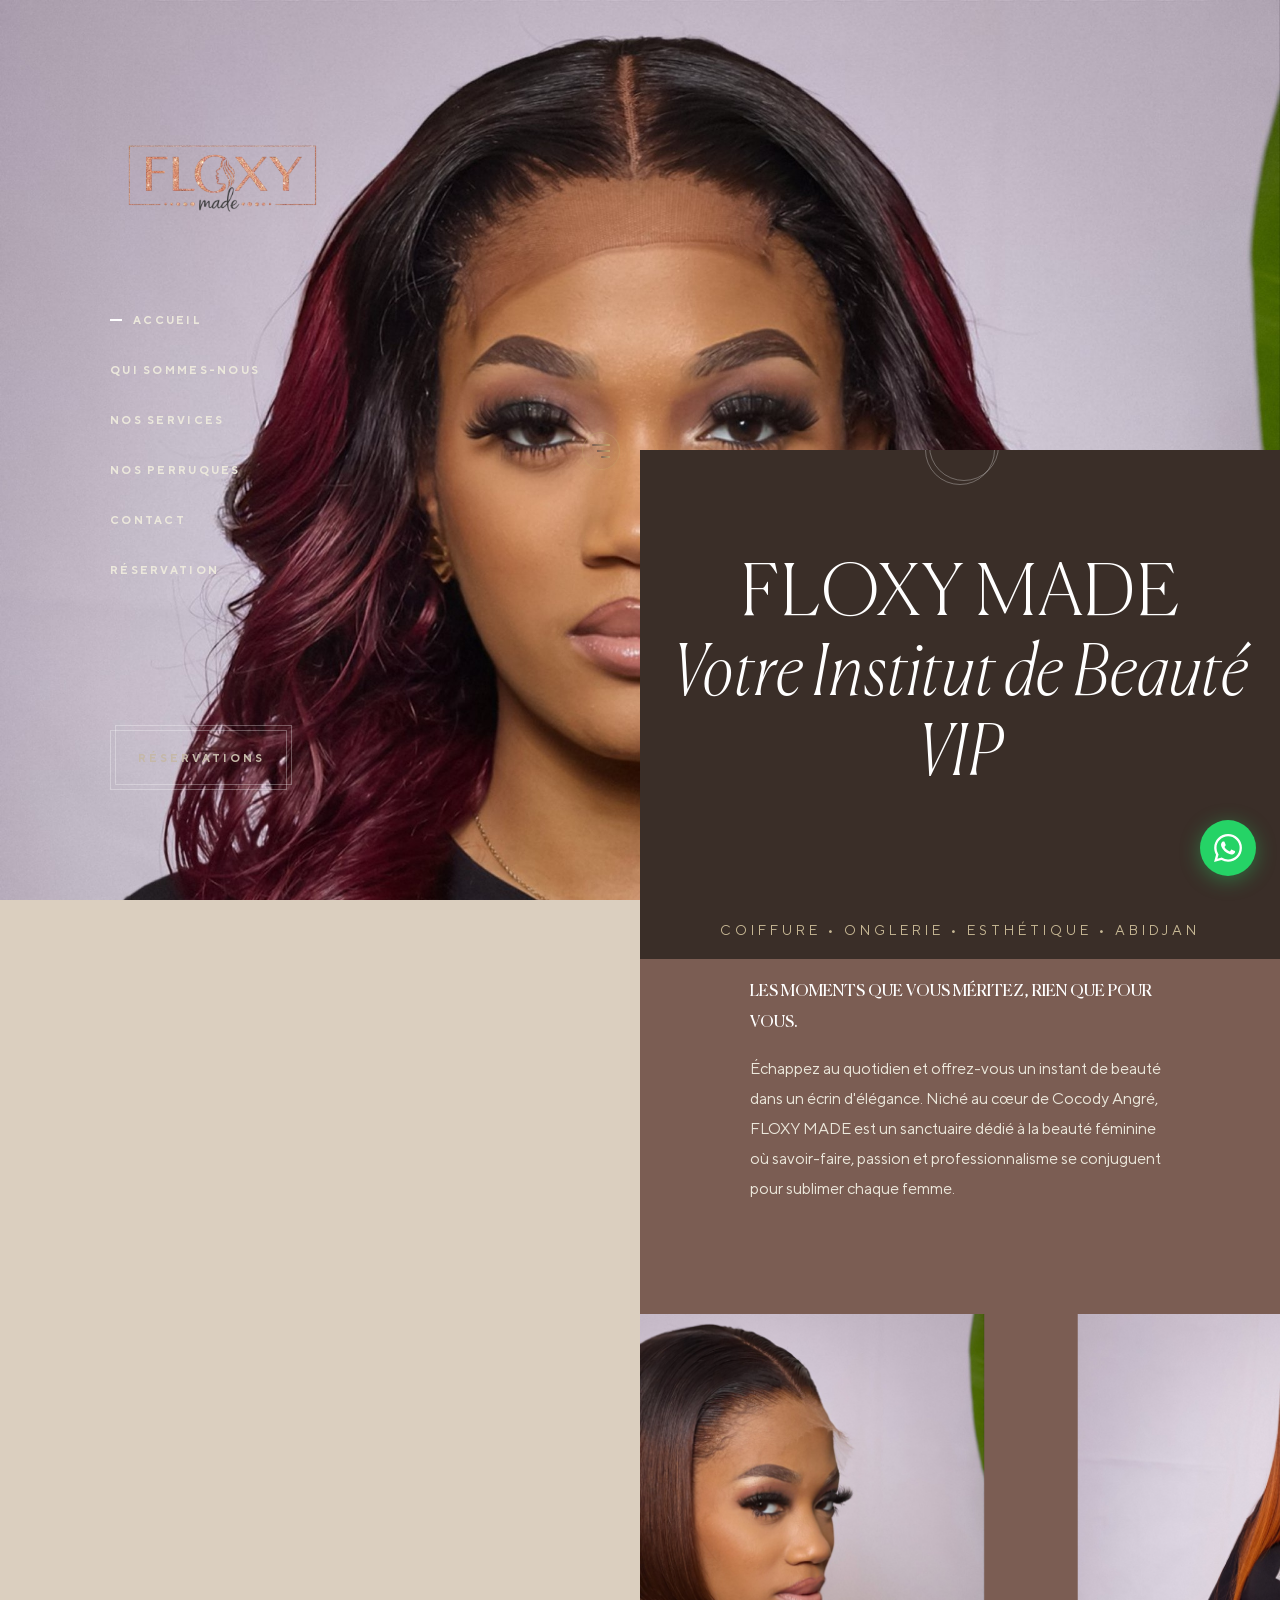
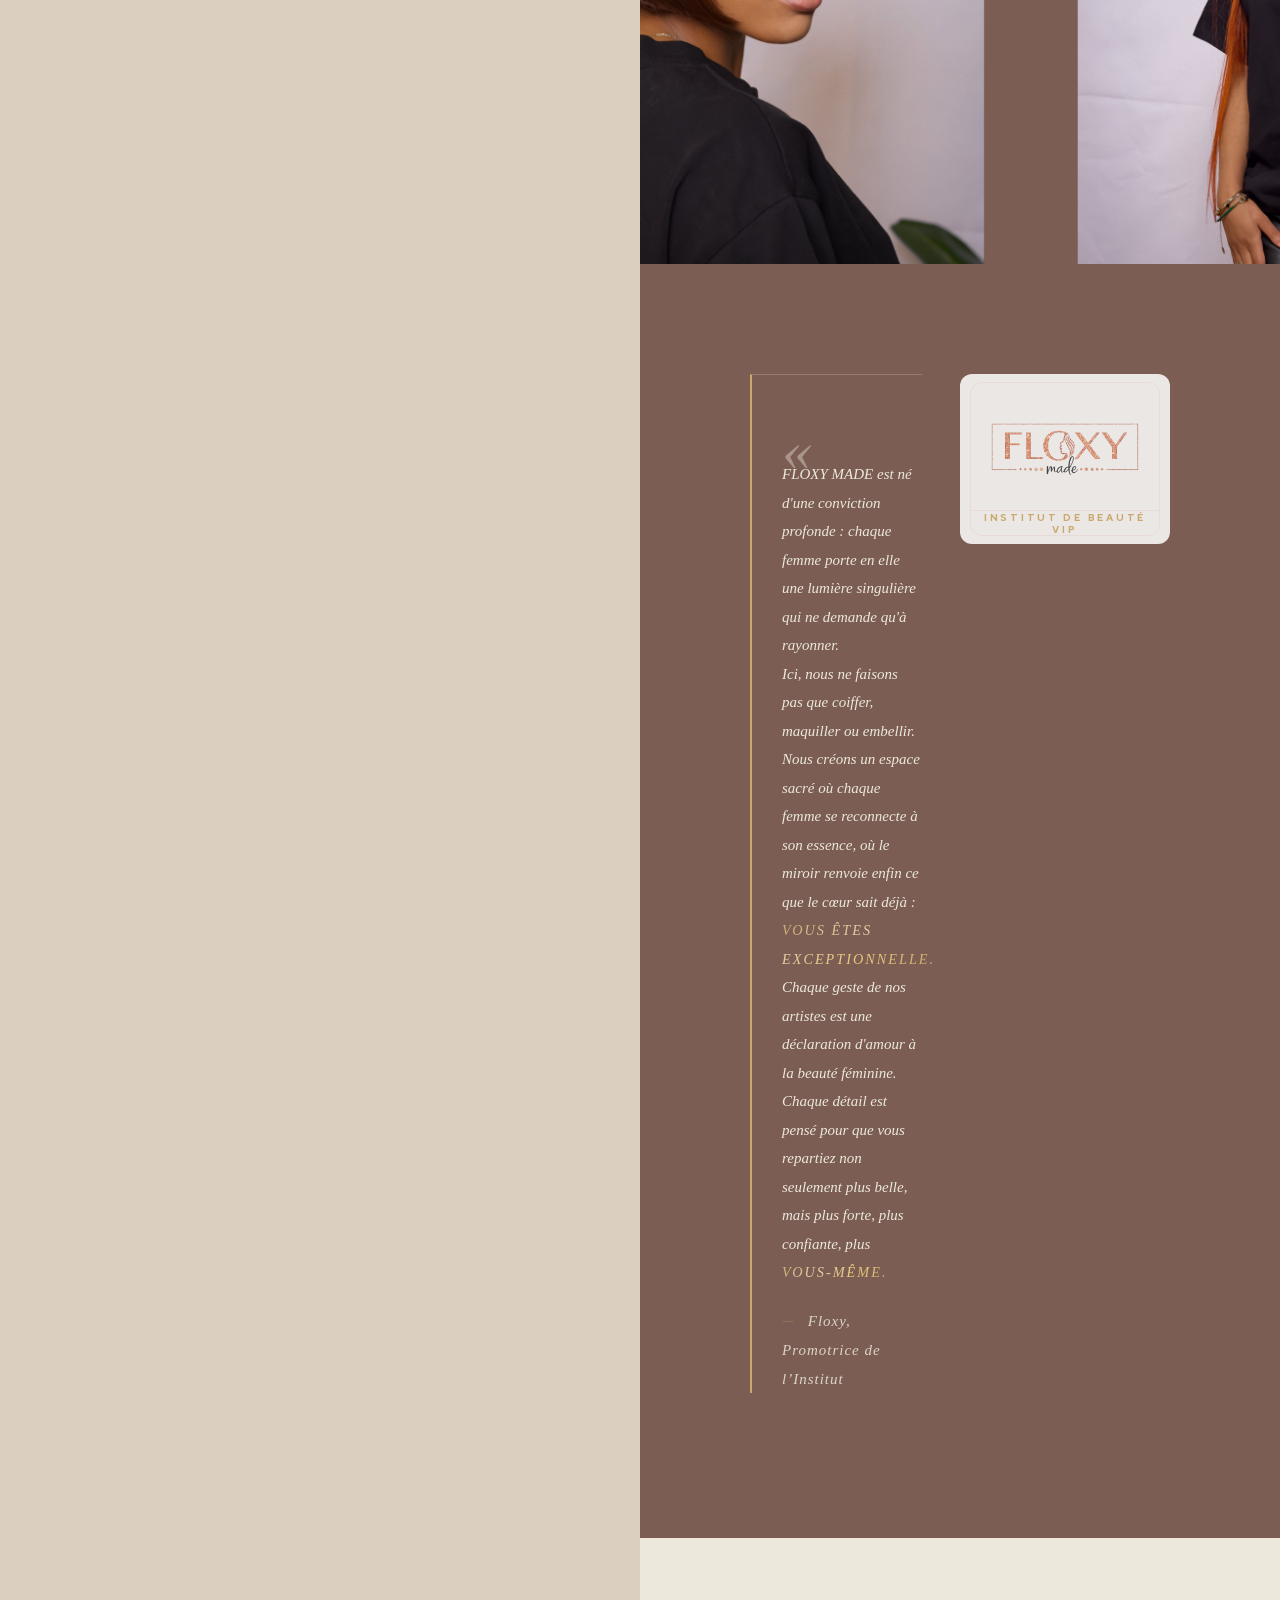
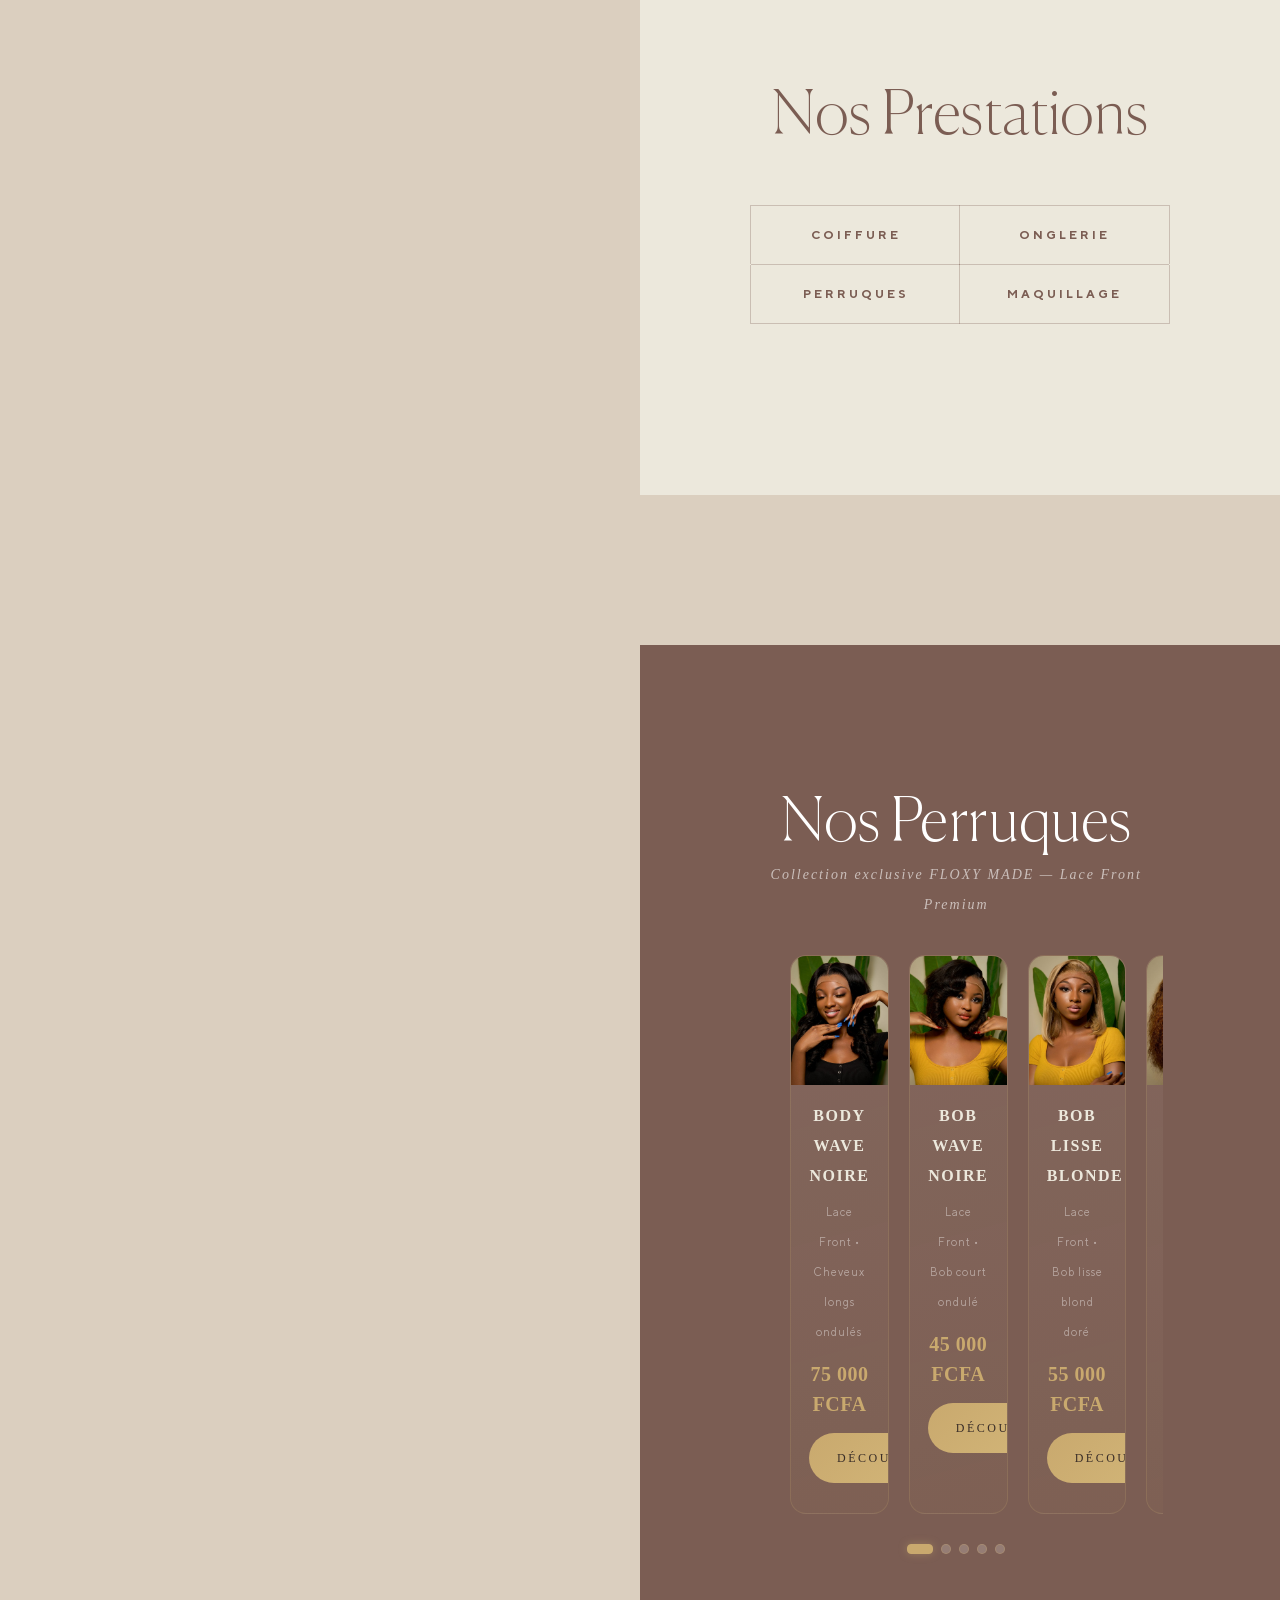
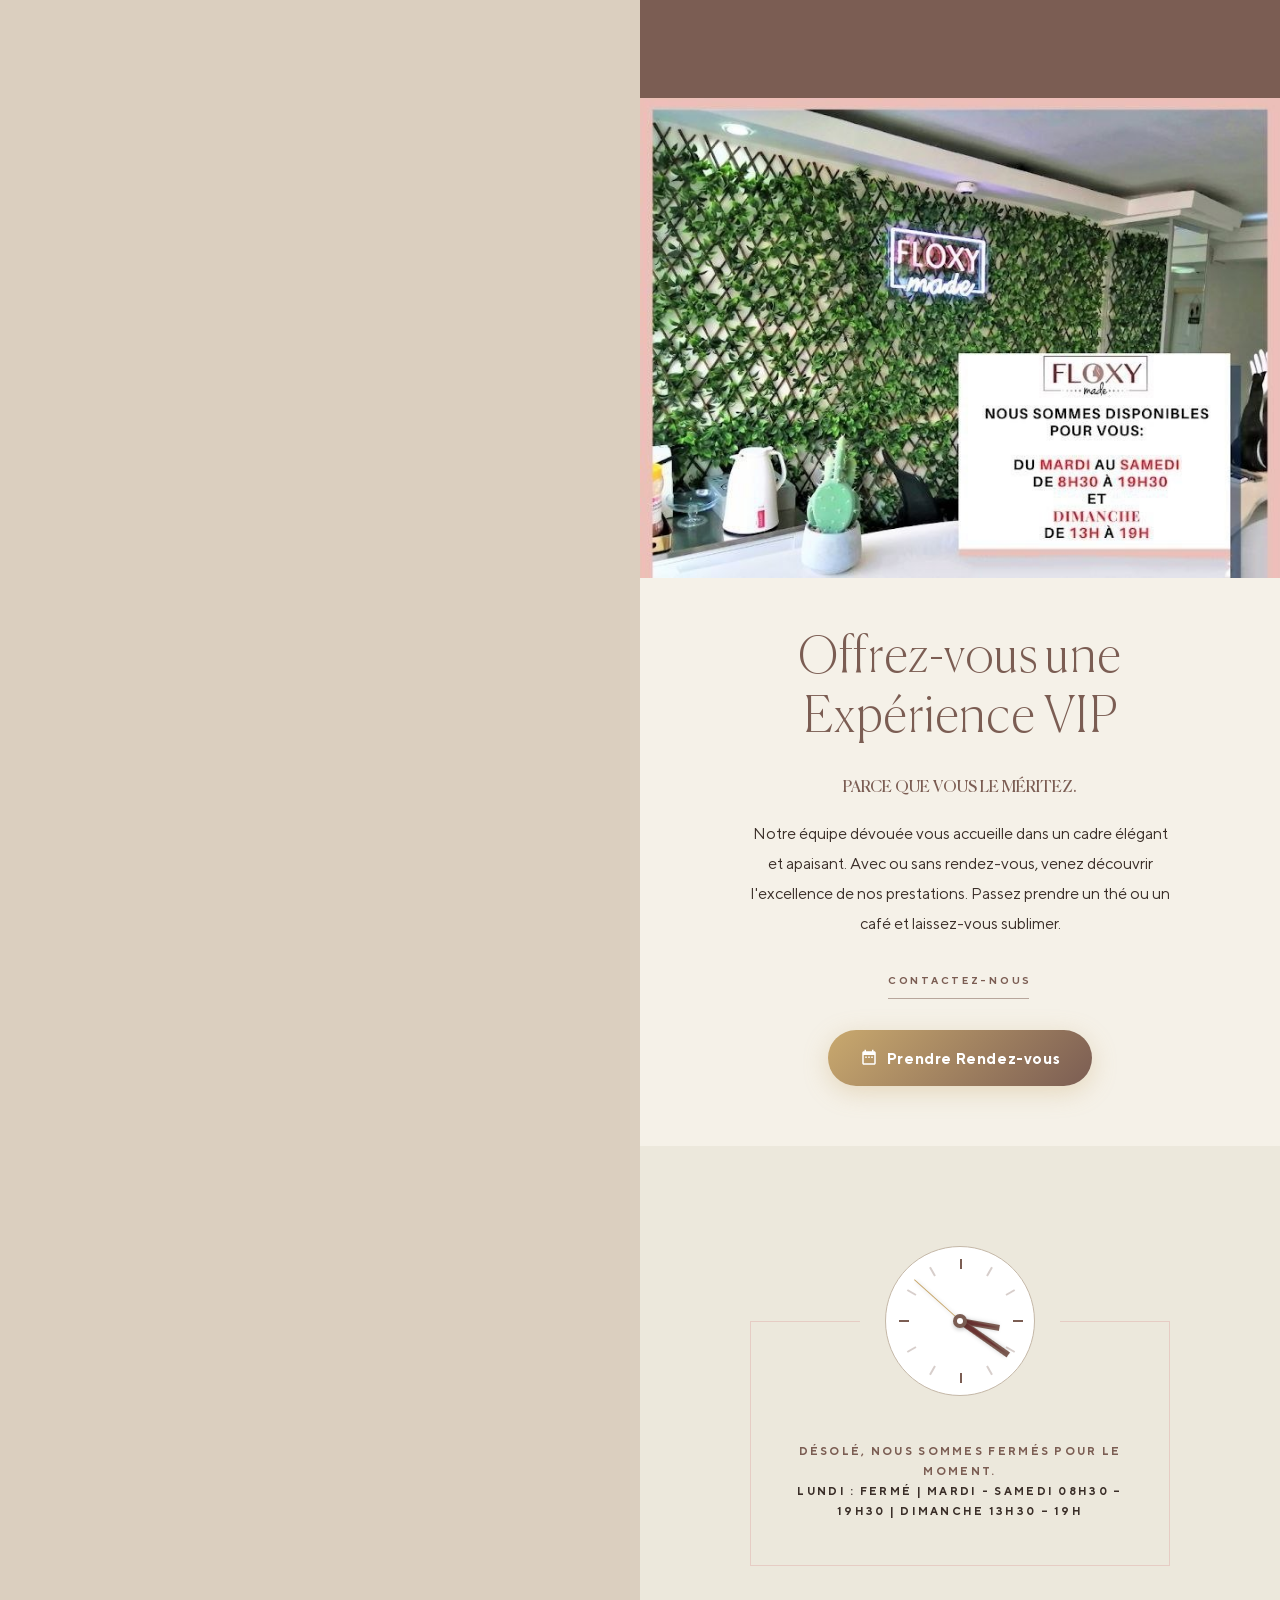
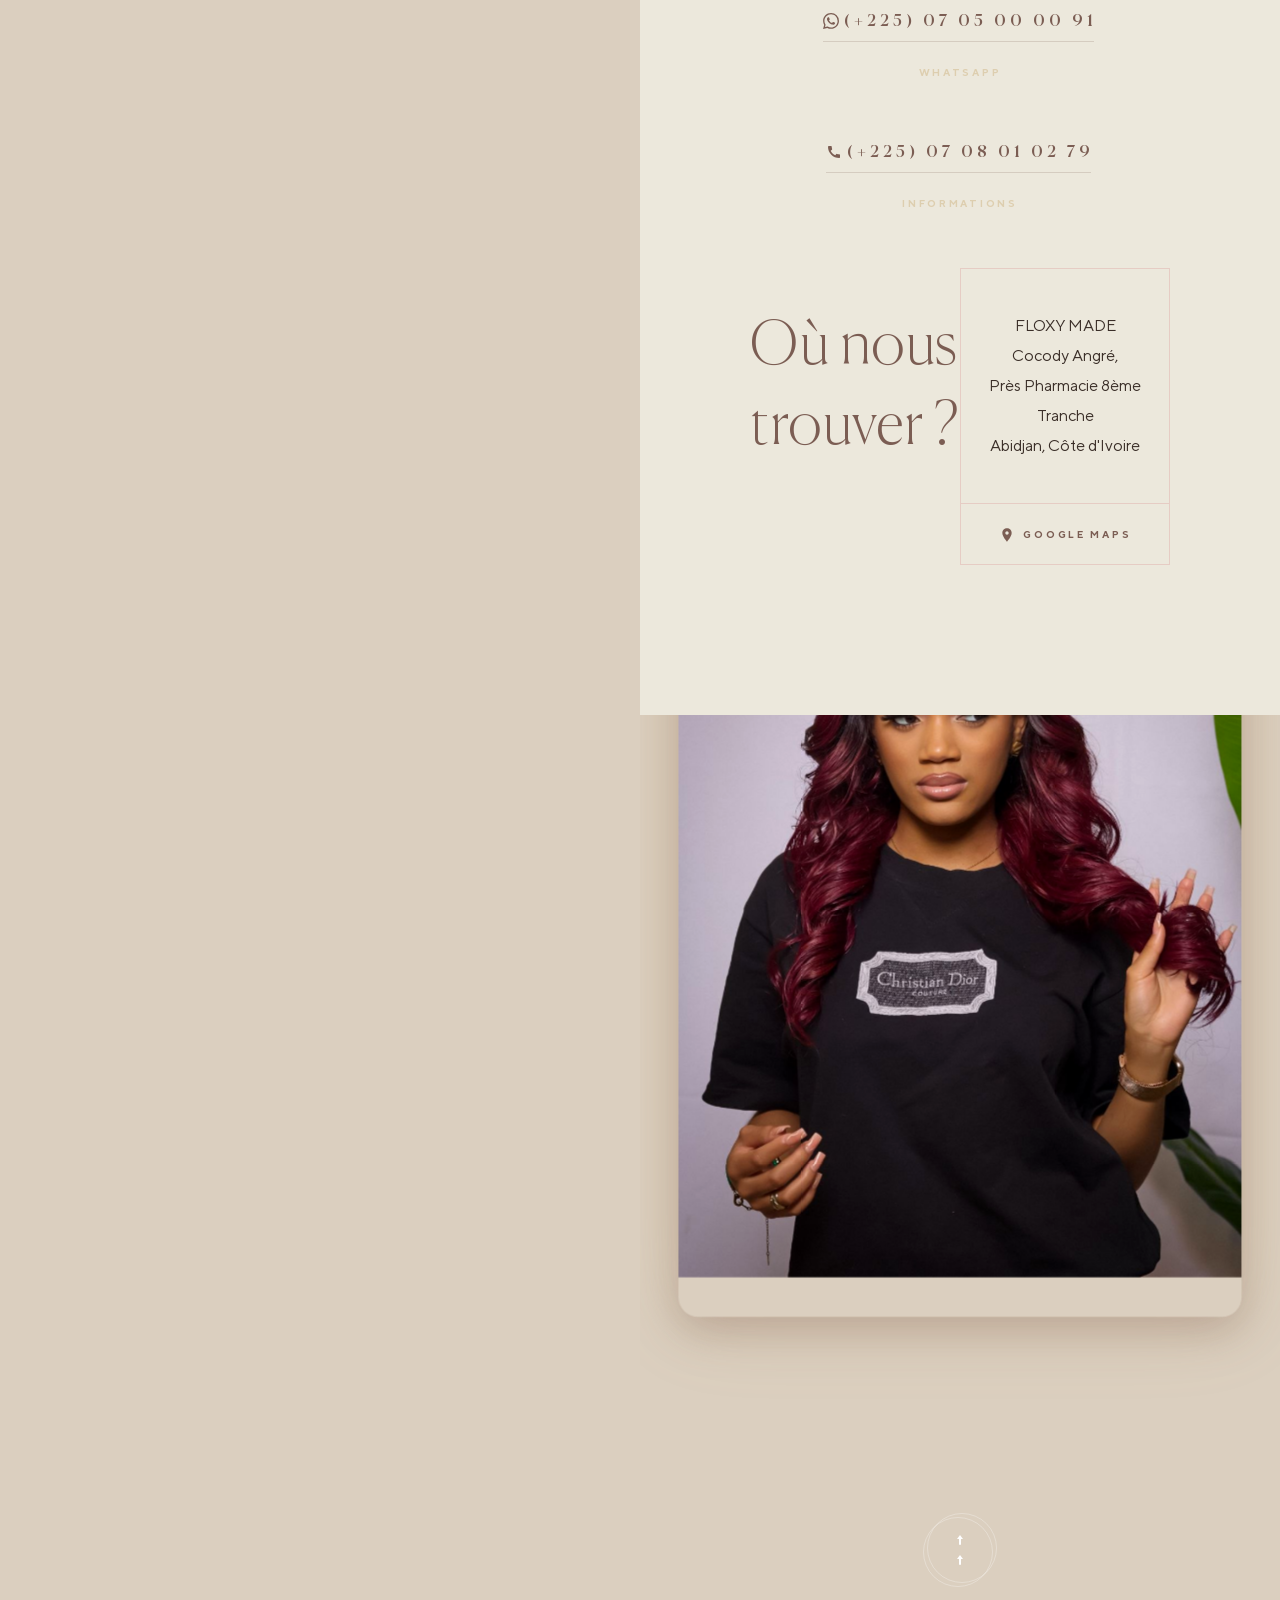
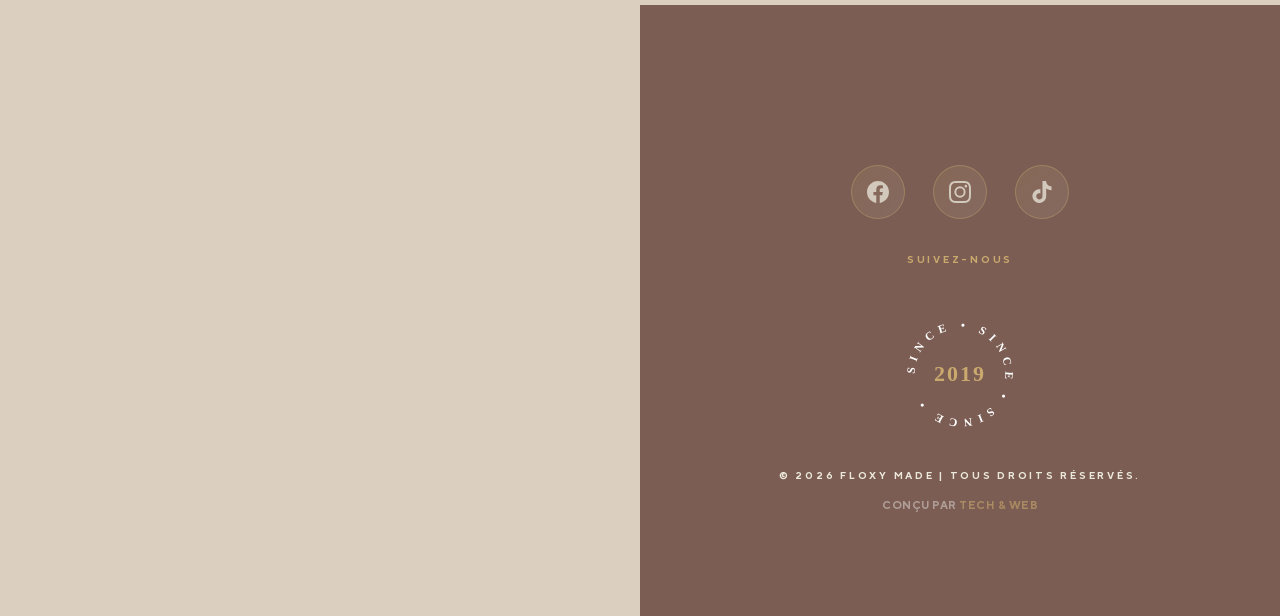
==== commit 4e981e1f: "Unification menu hamburger, prix centrés, suppression espace CTA, preloader rapide - Menu mobile uni" ====
--- a/index.html
+++ b/index.html
@@ -482,6 +482,11 @@
 
 <script src="js/app.min.js"></script>
 <script>
+(function(){var o=document.getElementById('overlay'),b=document.body;
+setTimeout(function(){o.classList.add('fm-fast-exit');b.classList.add('hide-loader','play-intro');b.classList.remove('loading');window.pageIsLoaded=true;
+setTimeout(function(){o.style.display='none'},500)},600)})();
+</script>
+<script>
 </script>
 <script>
     // Video hero — no CanvasSlideshow needed
--- a/css/floxymade.css
+++ b/css/floxymade.css
@@ -1547,12 +1547,25 @@
   width: auto;
   height: auto;
   filter: none;
-  animation: fm-loader-fadein 0.6s ease-out forwards;
+  animation: fm-loader-fadein 0.5s ease-out forwards;
 }
 
 @keyframes fm-loader-fadein {
-  0% { opacity: 0; transform: scale(0.9); }
+  0% { opacity: 0; transform: scale(0.92); }
   100% { opacity: 1; transform: scale(1); }
+}
+
+/* Fast preloader — CSS transitions for quick exit */
+#overlay.fm-fast-exit .load-container {
+  opacity: 0 !important;
+  transform: scale(0.95);
+  transition: opacity 0.25s ease, transform 0.25s ease;
+}
+
+#overlay.fm-fast-exit {
+  opacity: 0 !important;
+  height: 0 !important;
+  transition: opacity 0.3s ease 0.15s, height 0s linear 0.45s;
 }
 
 /* Map pin — override template path + use inline SVG */
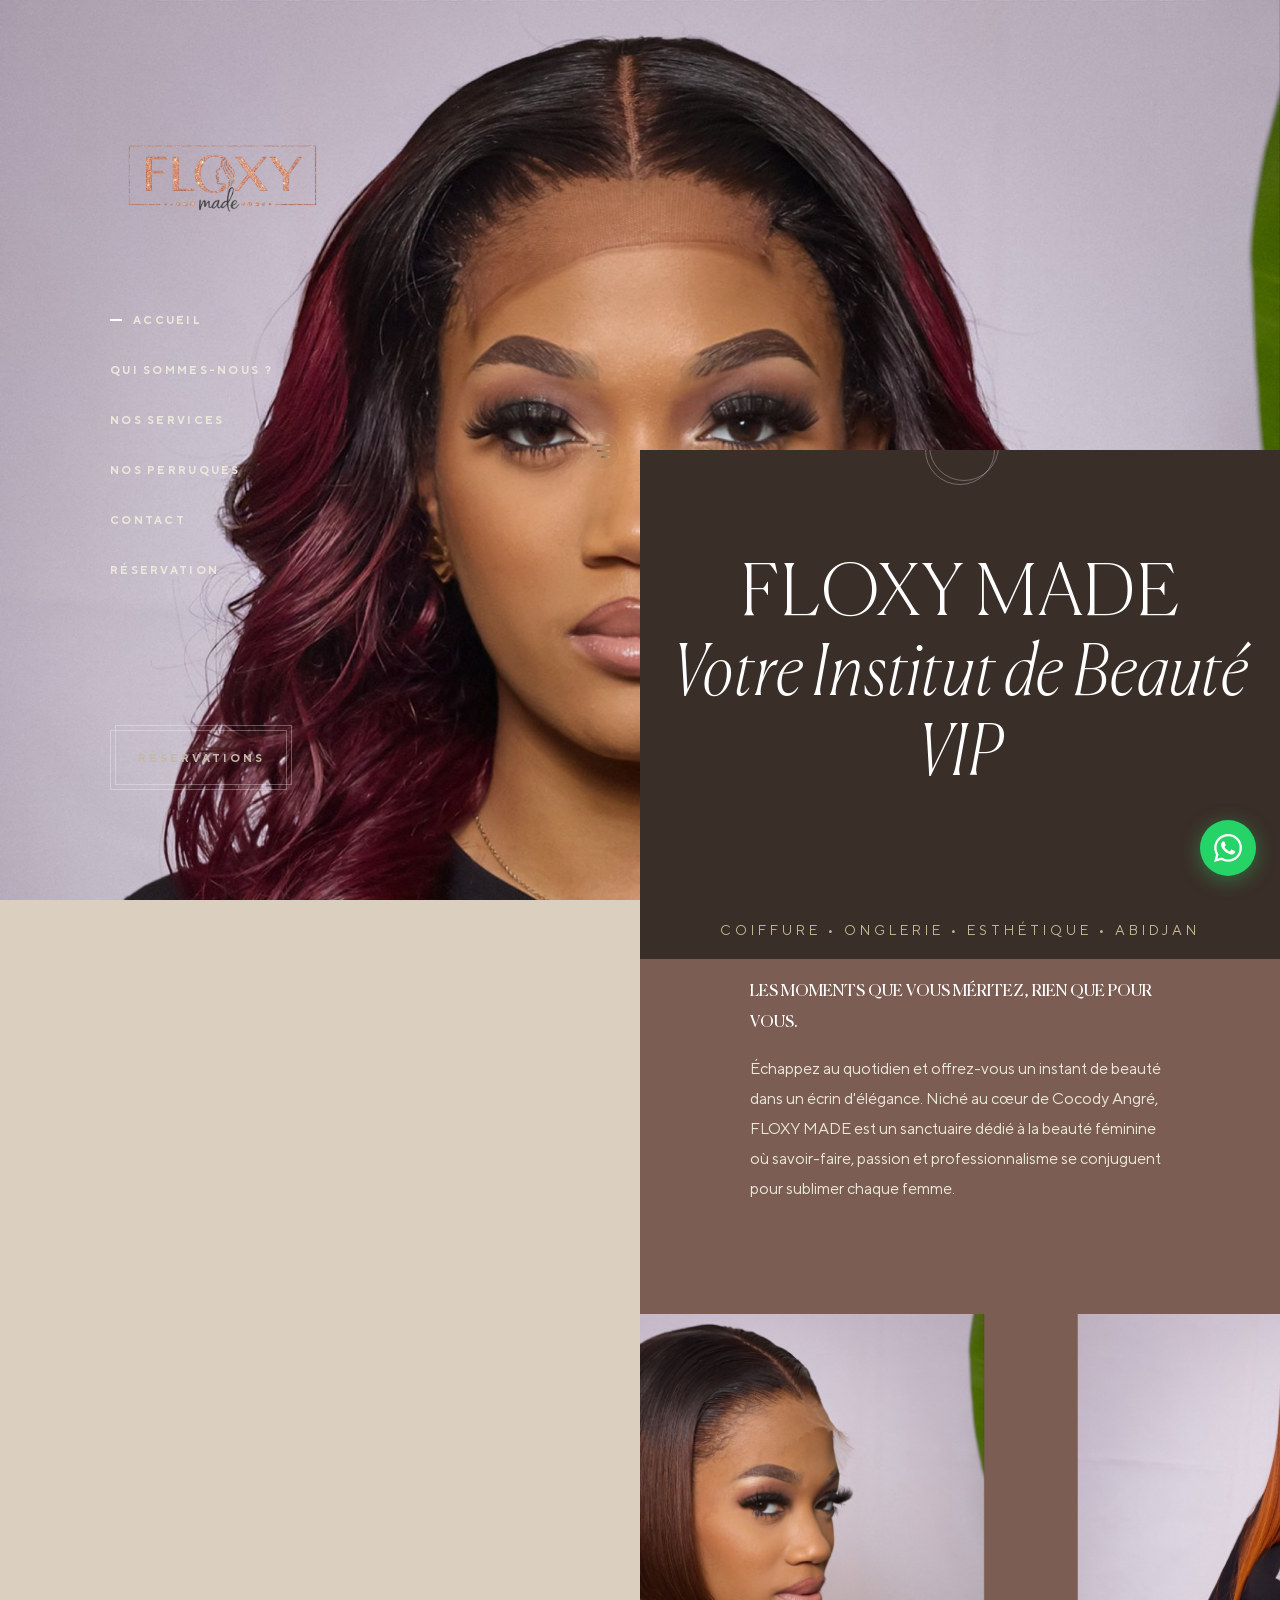
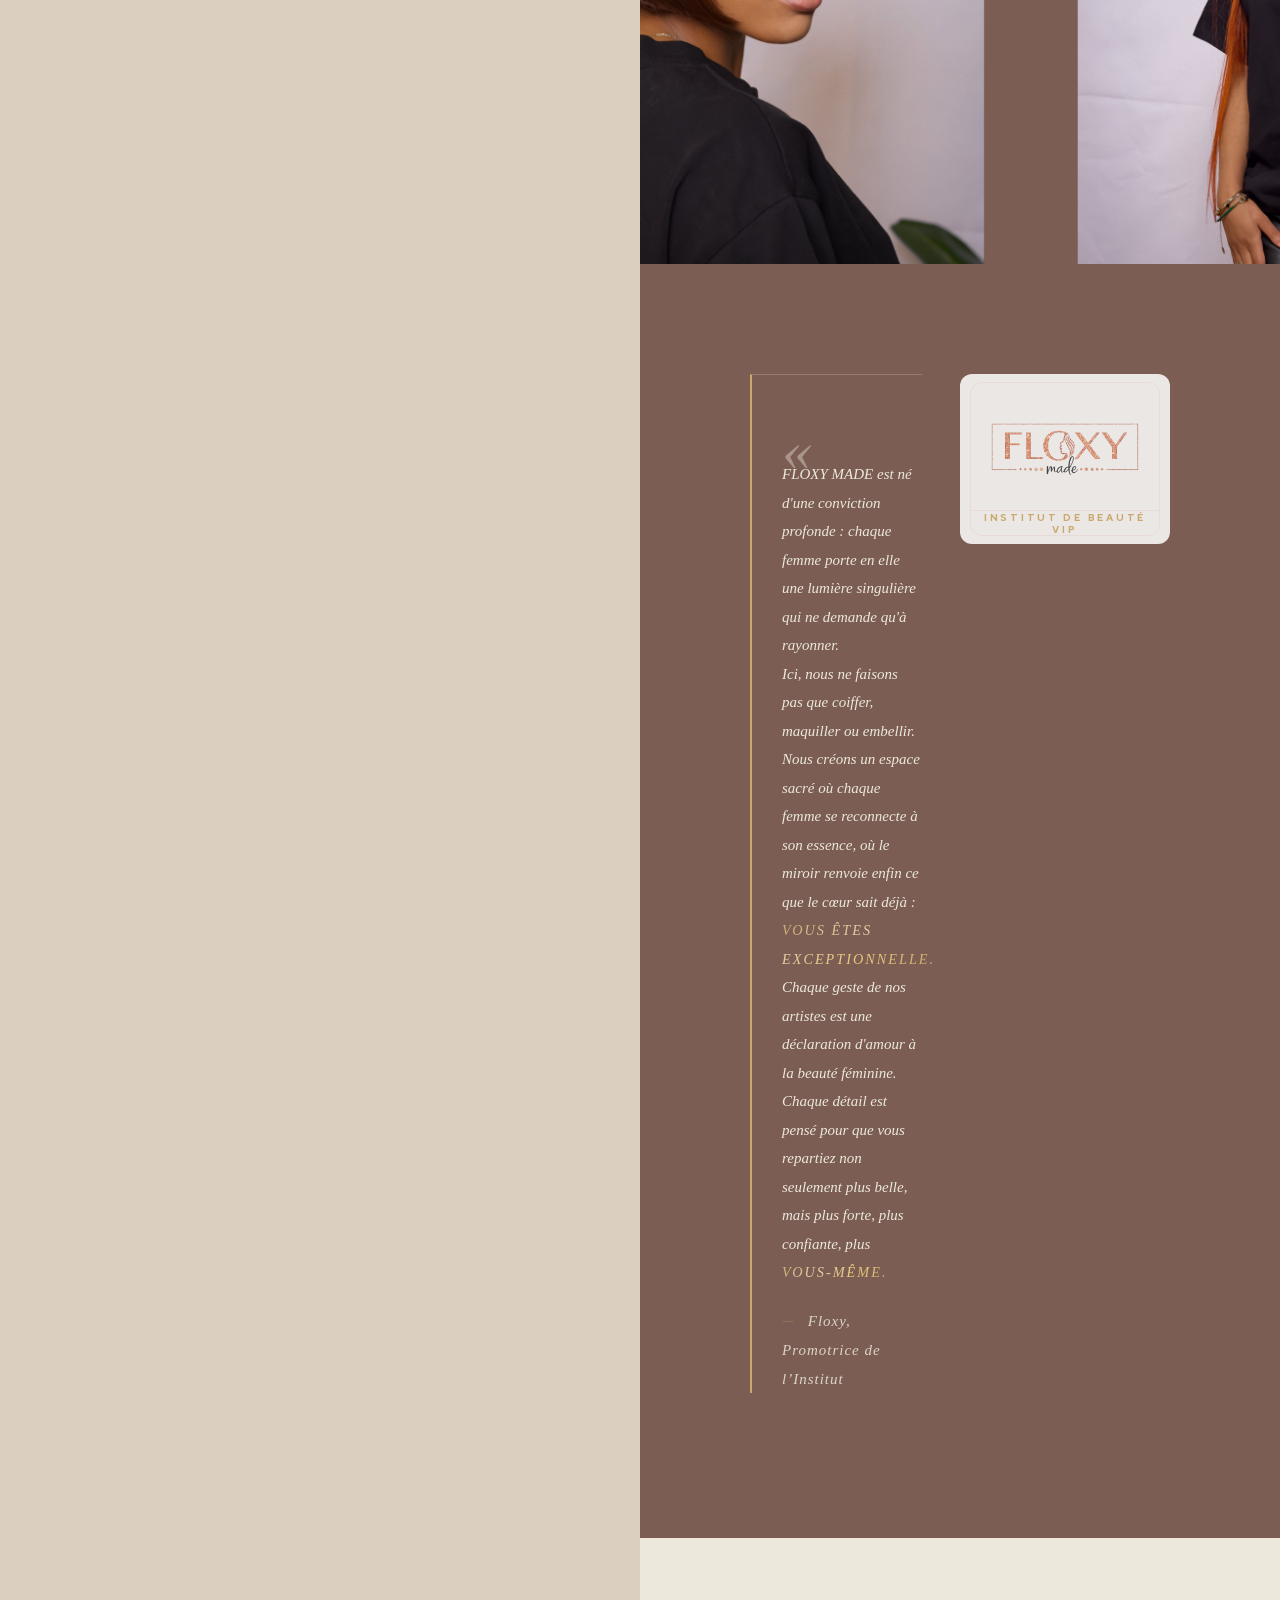
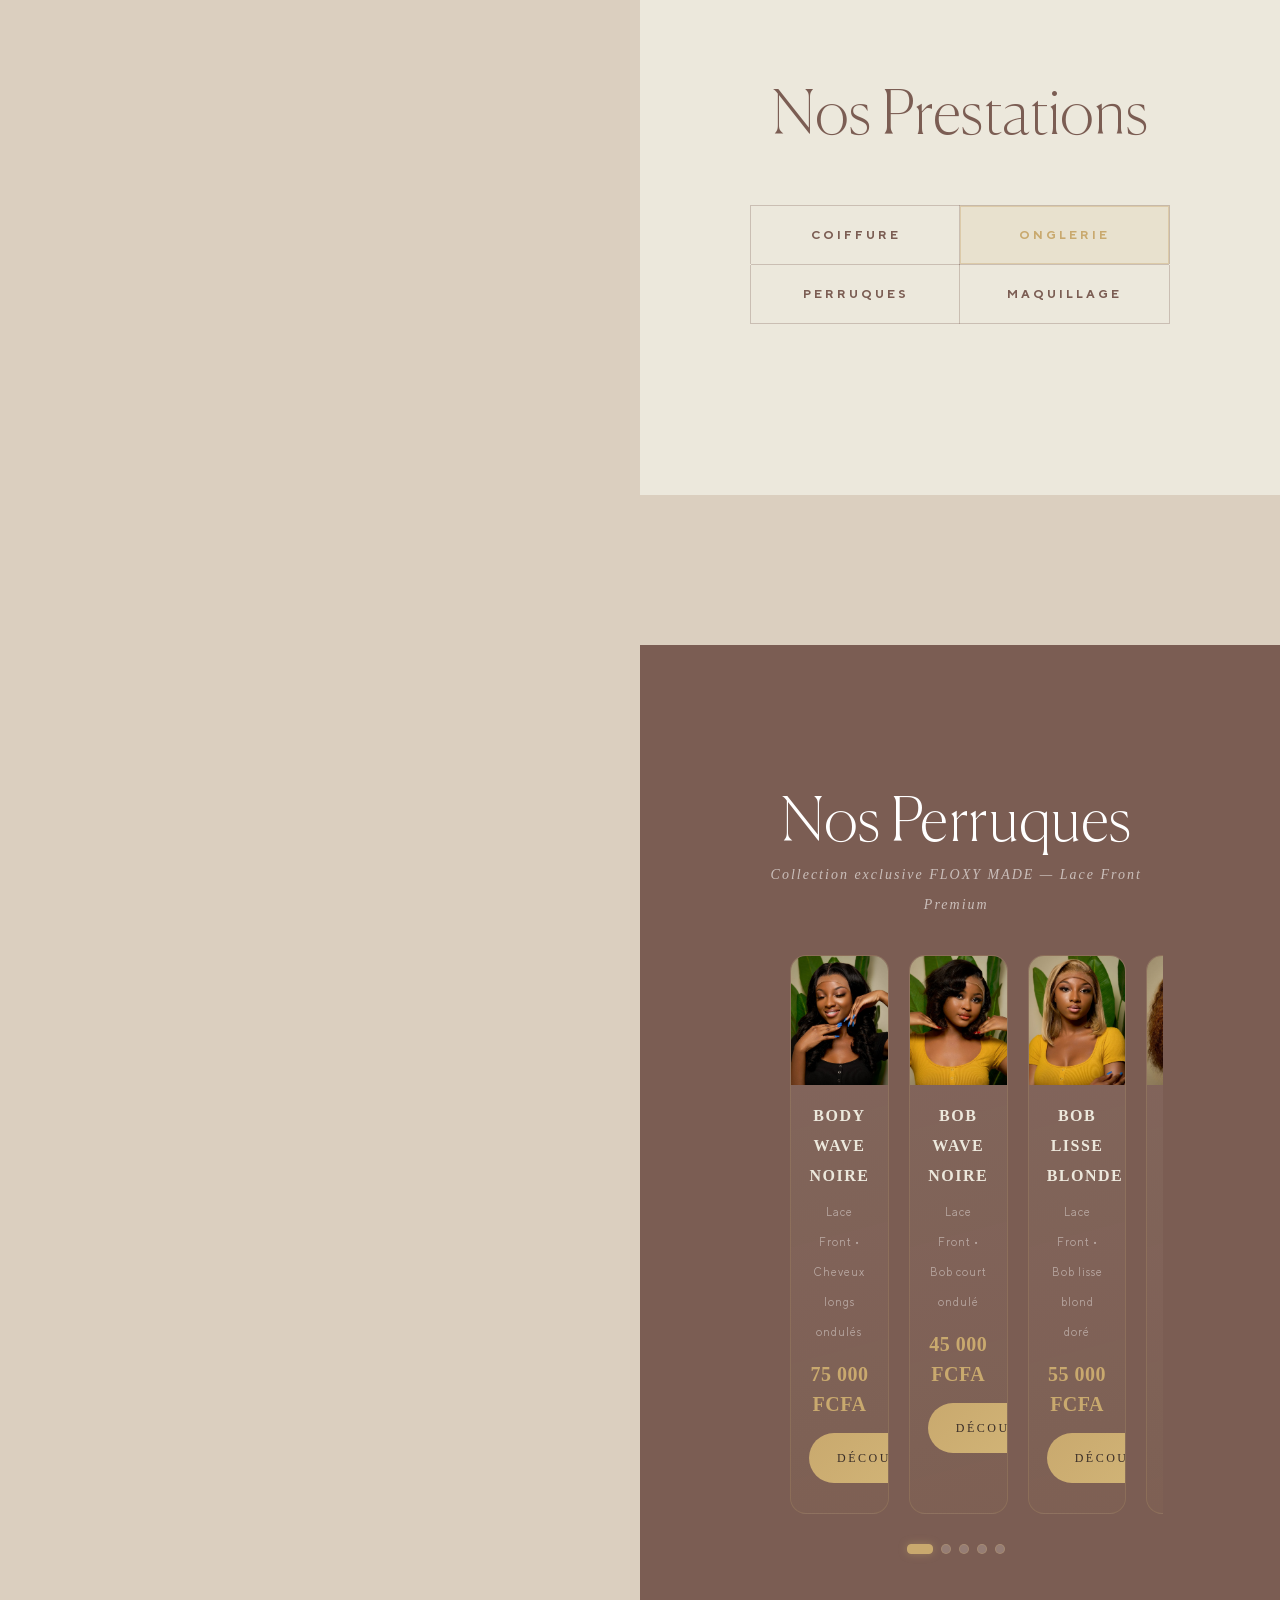
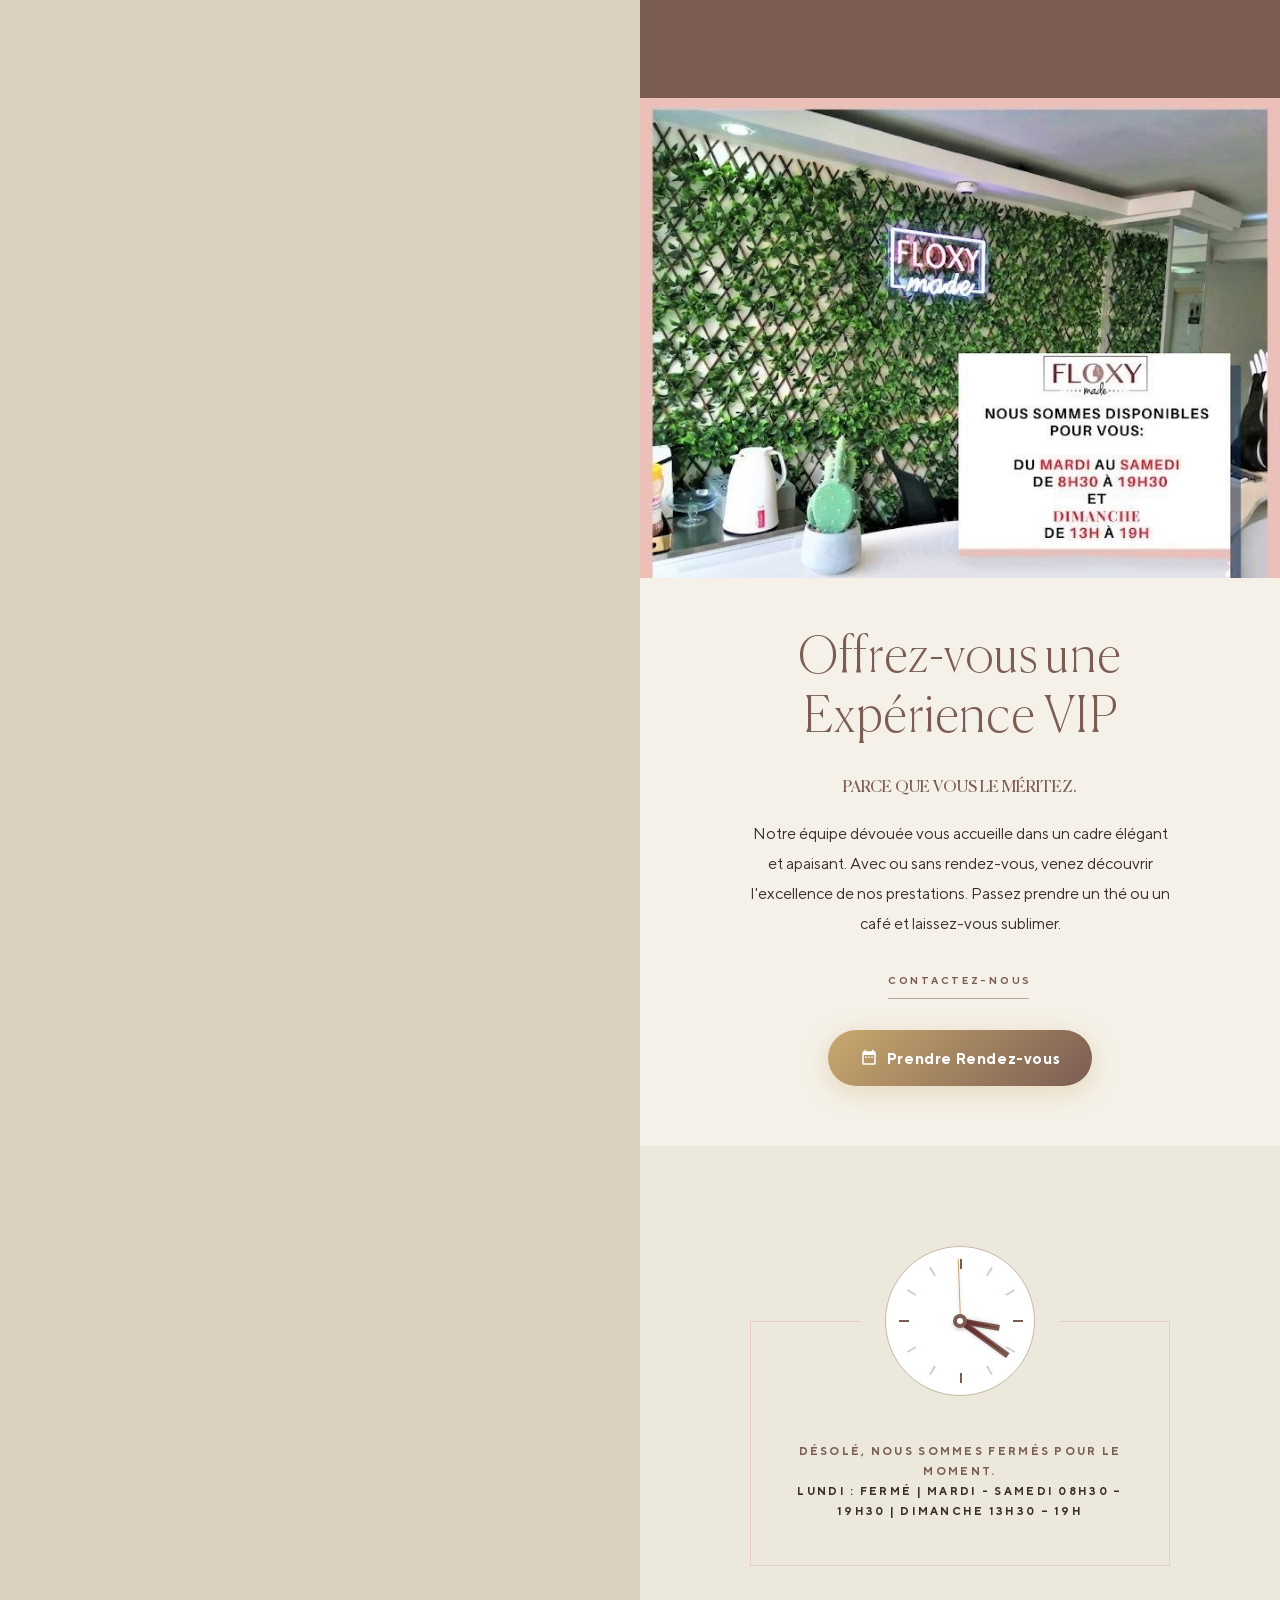
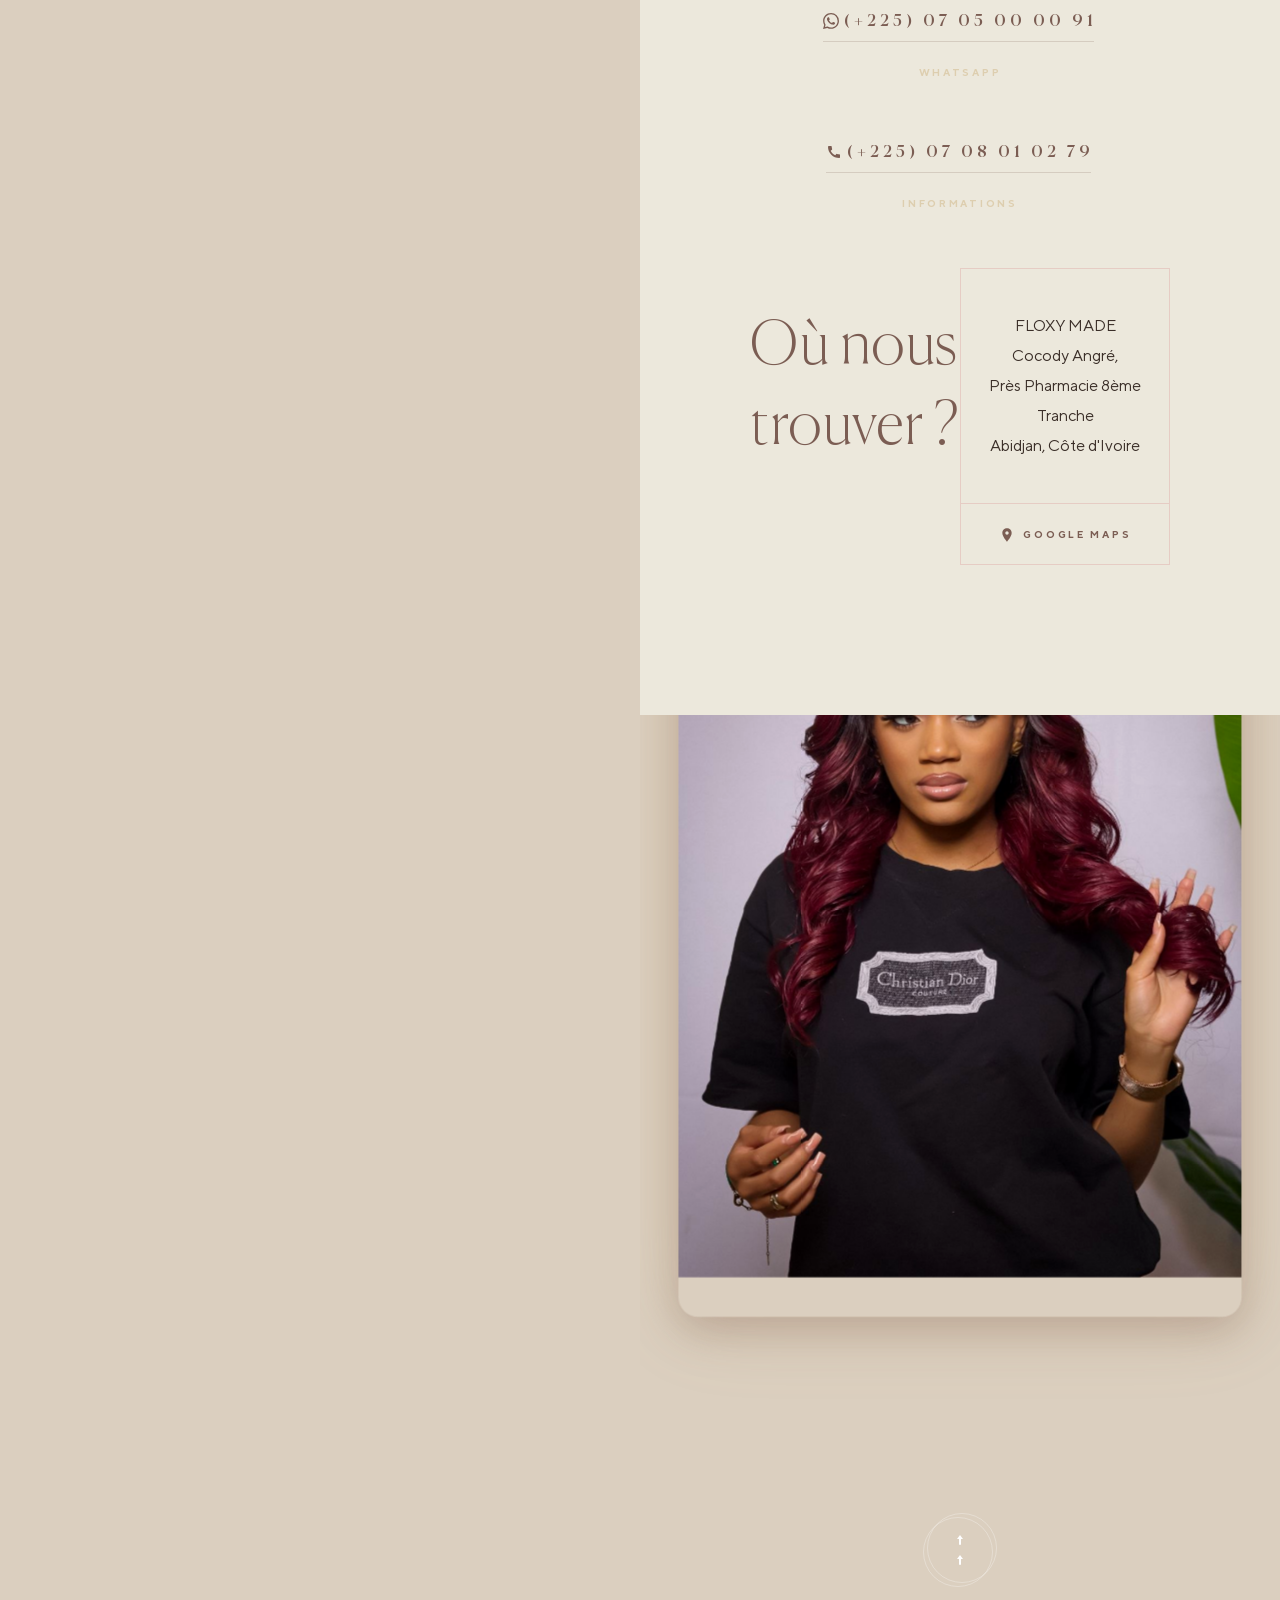
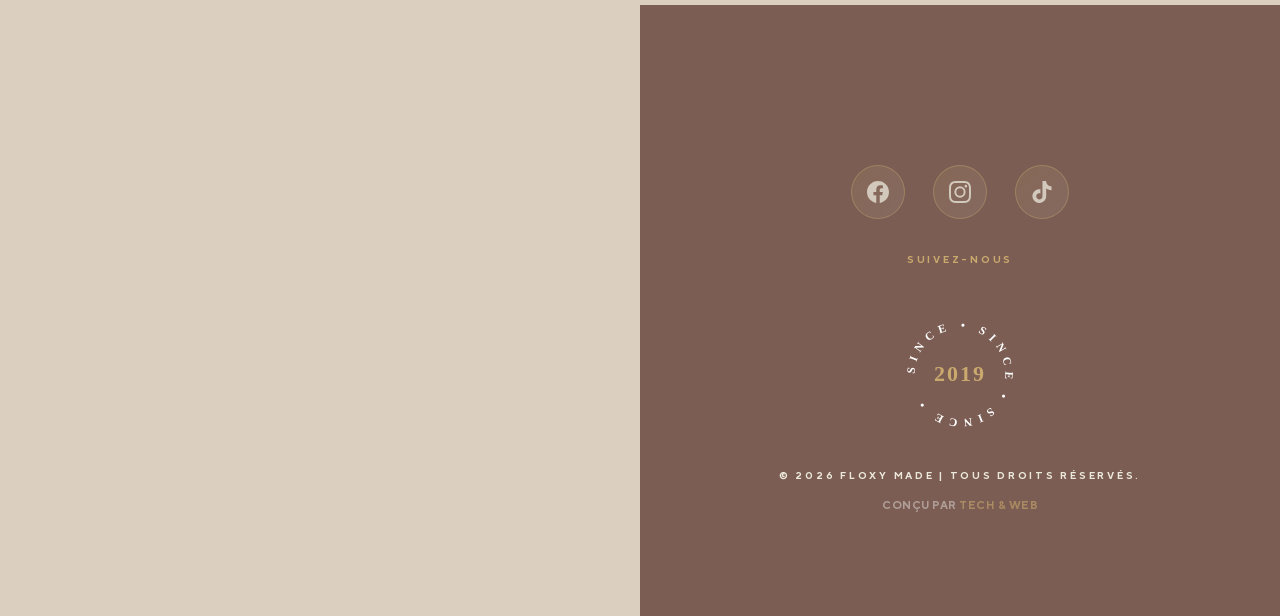
==== commit 20259862: "Finition : refactoring identifiants, favicons, SEO complet, TECH & WEB - Renommage identifiants slov" ====
--- a/index.html
+++ b/index.html
@@ -17,25 +17,32 @@
     <meta property="og:type" content="website">
     <meta property="og:site_name" content="FLOXY MADE">
 
+    <meta property="og:image" content="https://institut.floxymade.com/img/logo-new-removebg.png">
     <meta name="author" content="Tech &amp; Web - tech-and-web.com">
+    <link rel="canonical" href="https://institut.floxymade.com/">
     <link rel="shortcut icon" href="img/floxymade.ico">
-    <link rel="apple-touch-icon" sizes="180x180" href="img/floxymade.ico">
+    <link rel="icon" type="image/png" sizes="192x192" href="img/favicon-192.png">
+    <link rel="icon" type="image/png" sizes="512x512" href="img/favicon-512.png">
+    <link rel="apple-touch-icon" sizes="180x180" href="img/apple-touch-icon.png">
     <link rel="stylesheet" type="text/css" href="css/app.min.css">
     <link rel="stylesheet" type="text/css" href="css/floxymade.css">
 
-    <!-- Schema.org — LocalBusiness -->
+    <!-- Schema.org — BeautySalon -->
     <script type="application/ld+json">
     {
       "@context": "https://schema.org",
       "@type": "BeautySalon",
       "name": "FLOXY MADE",
-      "description": "Institut de beaut&eacute; VIP &agrave; Abidjan Cocody Angr&eacute;. Coiffure, onglerie, esth&eacute;tique, maquillage et perruques.",
+      "alternateName": "Institut FLOXY MADE",
+      "description": "Institut de beauté VIP à Abidjan Cocody Angré. Coiffure, onglerie, esthétique, maquillage et perruques Lace Front premium.",
       "url": "https://institut.floxymade.com",
       "telephone": "+2250705000091",
+      "email": "contact@floxymade.com",
       "address": {
         "@type": "PostalAddress",
-        "streetAddress": "Cocody Angr&eacute;, Pr&egrave;s Pharmacie 8&egrave;me Tranche",
+        "streetAddress": "Cocody Angré, Près Pharmacie 8ème Tranche",
         "addressLocality": "Abidjan",
+        "addressRegion": "Lagunes",
         "addressCountry": "CI"
       },
       "geo": {
@@ -49,11 +56,58 @@
       ],
       "sameAs": ["https://facebook.com/floxymade", "https://instagram.com/floxymade.ci", "https://tiktok.com/@floxy_made"],
       "image": "https://institut.floxymade.com/img/logo-new-removebg.png",
+      "logo": "https://institut.floxymade.com/img/logo-new-removebg.png",
       "priceRange": "$$",
-      "creator": {
+      "currenciesAccepted": "XOF",
+      "paymentAccepted": "Cash, Mobile Money",
+      "areaServed": {
+        "@type": "City",
+        "name": "Abidjan"
+      },
+      "hasOfferCatalog": {
+        "@type": "OfferCatalog",
+        "name": "Prestations FLOXY MADE",
+        "itemListElement": [
+          { "@type": "OfferCatalog", "name": "Coiffure & Soins Capillaires" },
+          { "@type": "OfferCatalog", "name": "Onglerie & Prothèse Ongulaire" },
+          { "@type": "OfferCatalog", "name": "Esthétique & Maquillage" },
+          { "@type": "OfferCatalog", "name": "Perruques Lace Front Premium" }
+        ]
+      }
+    }
+    </script>
+    <!-- Schema.org — WebSite (sitelinks searchbox) -->
+    <script type="application/ld+json">
+    {
+      "@context": "https://schema.org",
+      "@type": "WebSite",
+      "name": "FLOXY MADE",
+      "url": "https://institut.floxymade.com",
+      "publisher": {
         "@type": "Organization",
-        "name": "Tech & Web",
-        "url": "https://tech-and-web.com"
+        "name": "FLOXY MADE",
+        "logo": "https://institut.floxymade.com/img/logo-new-removebg.png"
+      }
+    }
+    </script>
+    <!-- Schema.org — Creator / Agence Web -->
+    <script type="application/ld+json">
+    {
+      "@context": "https://schema.org",
+      "@type": "ProfessionalService",
+      "name": "Tech & Web",
+      "alternateName": "TECH & WEB",
+      "description": "Agence de conception web, développement et marketing digital à Abidjan, Côte d'Ivoire. Création de sites vitrines, e-commerce et applications web sur mesure.",
+      "url": "https://tech-and-web.com",
+      "areaServed": ["Côte d'Ivoire", "Afrique de l'Ouest"],
+      "knowsAbout": ["Conception web", "Développement web", "SEO", "Marketing digital", "E-commerce", "Applications web"],
+      "makesOffer": {
+        "@type": "Offer",
+        "itemOffered": {
+          "@type": "Service",
+          "name": "Conception et développement de sites web",
+          "description": "Sites vitrines, e-commerce, applications web et marketing digital"
+        }
       }
     }
     </script>
@@ -87,11 +141,11 @@
 
             <nav class="navigation">
                 <ul class="nonelist">
-                    <li><a data-section-item="uvod" href="index.html#uvod">Accueil</a></li>
-                    <li><a data-section-item="o-salone" href="index.html#o-salone">Qui Sommes-Nous</a></li>
-                    <li><a data-section-item="osetrenia" href="index.html#osetrenia">Nos Services</a></li>
+                    <li><a data-section-item="accueil" href="index.html#accueil">Accueil</a></li>
+                    <li><a data-section-item="a-propos" href="index.html#a-propos">Qui Sommes-Nous ?</a></li>
+                    <li><a data-section-item="services" href="index.html#services">Nos Services</a></li>
                     <li><a href="perruques_floxymade.html">Nos Perruques</a></li>
-                    <li><a data-section-item="kontakt" href="index.html#kontakt">Contact</a></li>
+                    <li><a data-section-item="contact" href="index.html#contact">Contact</a></li>
                     <li class="fm-nav-rdv"><a href="reservation.html">R&eacute;servation</a></li>
                 </ul>
             </nav>
@@ -103,7 +157,7 @@
     <div id="content" class="content">
 
         <!-- HERO / INTRO — Video background -->
-        <div class="content-box intro" data-section="uvod">
+        <div class="content-box intro" data-section="accueil">
             <video class="intro-video-bg" autoplay loop muted playsinline src="img/intro-carousel/floxymade_banner_7.webm"></video>
 
             <div id="mouse-scroll">
@@ -119,7 +173,7 @@
         </div>
 
         <!-- ABOUT / QUI SOMMES-NOUS -->
-        <div class="content-box about" data-section="o-salone">
+        <div class="content-box about" data-section="a-propos">
             <div class="top-section p-t-0">
                 <div class="anim-wrapper" data-animation-scroll="front">
                     <p>
@@ -132,7 +186,7 @@
             </div>
 
             <!-- Desktop gallery -->
-            <div class="gallery full-width gallery-desktop" data-animation-scroll="gallery" id="o-salone">
+            <div class="gallery full-width gallery-desktop" data-animation-scroll="gallery" id="a-propos">
                 <div class="gallery-inner">
                     <div class="gallery-image">
                         <div class="image-wrapper">
@@ -246,8 +300,8 @@
         </div>
 
         <!-- SERVICES / PRESTATIONS -->
-        <div data-section="osetrenia">
-            <div class="content-box treatments" id="osetrenia">
+        <div data-section="services">
+            <div class="content-box treatments" id="services">
                 <div class="anim-wrapper-treatments" data-animation-scroll="treatments">
                     <h2 class="text-color-brown has-text-centered">Nos Prestations</h2>
 
@@ -266,8 +320,8 @@
         </div>
 
         <!-- PRODUITS / BOUTIQUE — Perruques FLOXY MADE -->
-        <div data-section="predaj">
-            <div class="content-box cosmetics-sale" id="predaj">
+        <div data-section="boutique">
+            <div class="content-box cosmetics-sale" id="boutique">
                 <div class="anim-wrapper" data-animation-scroll="partners">
                     <h2 class="text-color-white has-text-centered">Nos Perruques</h2>
                     <p class="fm-products-subtitle">Collection exclusive FLOXY MADE &mdash; Lace Front Premium</p>
@@ -366,7 +420,7 @@
                             <p>
                                 Notre &eacute;quipe d&eacute;vou&eacute;e vous accueille dans un cadre &eacute;l&eacute;gant et apaisant. Avec ou sans rendez-vous, venez d&eacute;couvrir l'excellence de nos prestations. Passez prendre un th&eacute; ou un caf&eacute; et laissez-vous sublimer.
                             </p>
-                            <a href="index.html#kontakt" class="link" data-section-item="kontakt">Contactez-nous</a>
+                            <a href="index.html#contact" class="link" data-section-item="contact">Contactez-nous</a>
                             <div class="fm-rdv-cta-wrapper">
                                 <a href="reservation.html" class="fm-rdv-cta">
                                     <svg xmlns="http://www.w3.org/2000/svg" viewBox="0 0 24 24" width="18" height="18" fill="#fff"><path d="M19 3h-1V1h-2v2H8V1H6v2H5c-1.11 0-1.99.9-1.99 2L3 19c0 1.1.89 2 2 2h14c1.1 0 2-.9 2-2V5c0-1.1-.9-2-2-2zm0 16H5V8h14v11zM9 10H7v2h2v-2zm4 0h-2v2h2v-2zm4 0h-2v2h2v-2z"/></svg>
@@ -380,7 +434,7 @@
         </div>
 
         <!-- FOOTER / CONTACT -->
-        <footer class="footer has-text-centered" data-section="kontakt" id="kontakt">
+        <footer class="footer has-text-centered" data-section="contact" id="contact">
             <div class="contact-section">
                 <div class="anim-wrapper" data-animation-scroll="contact">
                     <div class="clock-wrapper">
@@ -489,8 +543,7 @@
 <script>
 </script>
 <script>
-    // Video hero — no CanvasSlideshow needed
-    // All art4web effects active: scroll animations, gallery drag, tabs, clock, #woman parallax zoom
+    // Video hero — scroll animations, gallery drag, tabs, clock, parallax zoom
 
     // Prestations tabs — sequential invite pulse
     (function() {
--- a/css/floxymade.css
+++ b/css/floxymade.css
@@ -1,12 +1,11 @@
 @import url('https://fonts.googleapis.com/css2?family=Dancing+Script:wght@400;500;600;700&display=swap');
 
 /*--------------------------------------------------------------
-  FLOXY MADE - Override CSS
-  Adapte le template art4web pour l'identité visuelle FLOXY MADE
-  Miroir exact du template art4web : sections opaques + gaps
-  transparents révélant #woman en fixed background parallax zoom.
-
-  Palette extraite du nouveau logo FLOXY MADE :
+  FLOXY MADE - Custom Styles
+  Identité visuelle FLOXY MADE — Institut de Beauté VIP, Abidjan
+  Conçu par TECH & WEB (tech-and-web.com)
+
+  Palette :
   Brun taupe, Beige chaud, Crème, Accents dorés
 --------------------------------------------------------------*/
 
@@ -25,7 +24,7 @@
 
 /* ============================
    BODY
-   art4web: background-color #d2b7a6
+   Original: background-color #d2b7a6
    FLOXY MADE: warm beige matching logo palette
 ============================ */
 body.page-front,
@@ -122,7 +121,7 @@
 
 /* ============================
    INTRO / HERO SECTION
-   art4web: solid bg + CanvasSlideshow
+   Original: solid bg + CanvasSlideshow
    FLOXY MADE: solid bg + video background
 ============================ */
 .content-box.intro {
@@ -200,7 +199,7 @@
 
 /* ============================
    ABOUT SECTION
-   art4web: background #6a3332 (brown, opaque)
+   Original: background #6a3332 (brown)
    FLOXY MADE: warm taupe background
 ============================ */
 .content-box.about {
@@ -441,7 +440,7 @@
 
 /* ============================
    TREATMENTS SECTION
-   art4web: background #edc9bd (beige rose, opaque)
+   Original: background #edc9bd (beige rose)
    FLOXY MADE: warm cream
 ============================ */
 .content-box.treatments {
@@ -461,7 +460,7 @@
   border-bottom-color: var(--fm-taupe) !important;
 }
 
-/* Prestations grid 2x2 — extends art4web tab-js-menu */
+/* Prestations grid 2x2 — extends tab-js-menu */
 .fm-prestations-grid ul {
   display: flex !important;
   flex-wrap: wrap !important;
@@ -748,7 +747,7 @@
 
 /* ============================
    FLOWERS PARALLAX
-   art4web: fixed background image separator
+   Parallax: fixed background image separator
 ============================ */
 .content-box.flowers-paralax {
   background-image: none !important;
@@ -757,7 +756,7 @@
 
 /* ============================
    COSMETICS / PRODUCTS SECTION
-   art4web: background #1b4d4a (dark green, opaque)
+   Original: background #1b4d4a (dark green)
    FLOXY MADE: dark taupe — keeps the luxury feel
 ============================ */
 .content-box.cosmetics-sale {
@@ -774,7 +773,7 @@
 
 /* ============================
    GIFT VOUCHER / CTA SECTION
-   art4web: background-image gift_bg.jpg
+   Background: gift_bg.jpg
 ============================ */
 .content-box.gift-voucher {
   background-image: none !important;
@@ -846,7 +845,7 @@
 
 /* ============================
    FOOTER
-   art4web structure:
+   Layout structure:
    - .contact-section: #fbf0ec (opaque)
    - .scrolltop-section: transparent (#woman visible!)
    - .copyright-section: #572437 (opaque)
@@ -1080,7 +1079,7 @@
 
 /* ============================
    HEADER
-   art4web: fixed left 50% on desktop, top bar on mobile
+   Header: fixed left 50% on desktop, top bar on mobile
 ============================ */
 .header {
   background-color: transparent !important;
@@ -1455,7 +1454,7 @@
 
 /* ============================
    TEXT COLOR OVERRIDES
-   art4web brown #6a3332 → FLOXY MADE taupe
+   Original brown #6a3332 → FLOXY MADE taupe
 ============================ */
 .text-color-brown {
   color: var(--fm-taupe) !important;
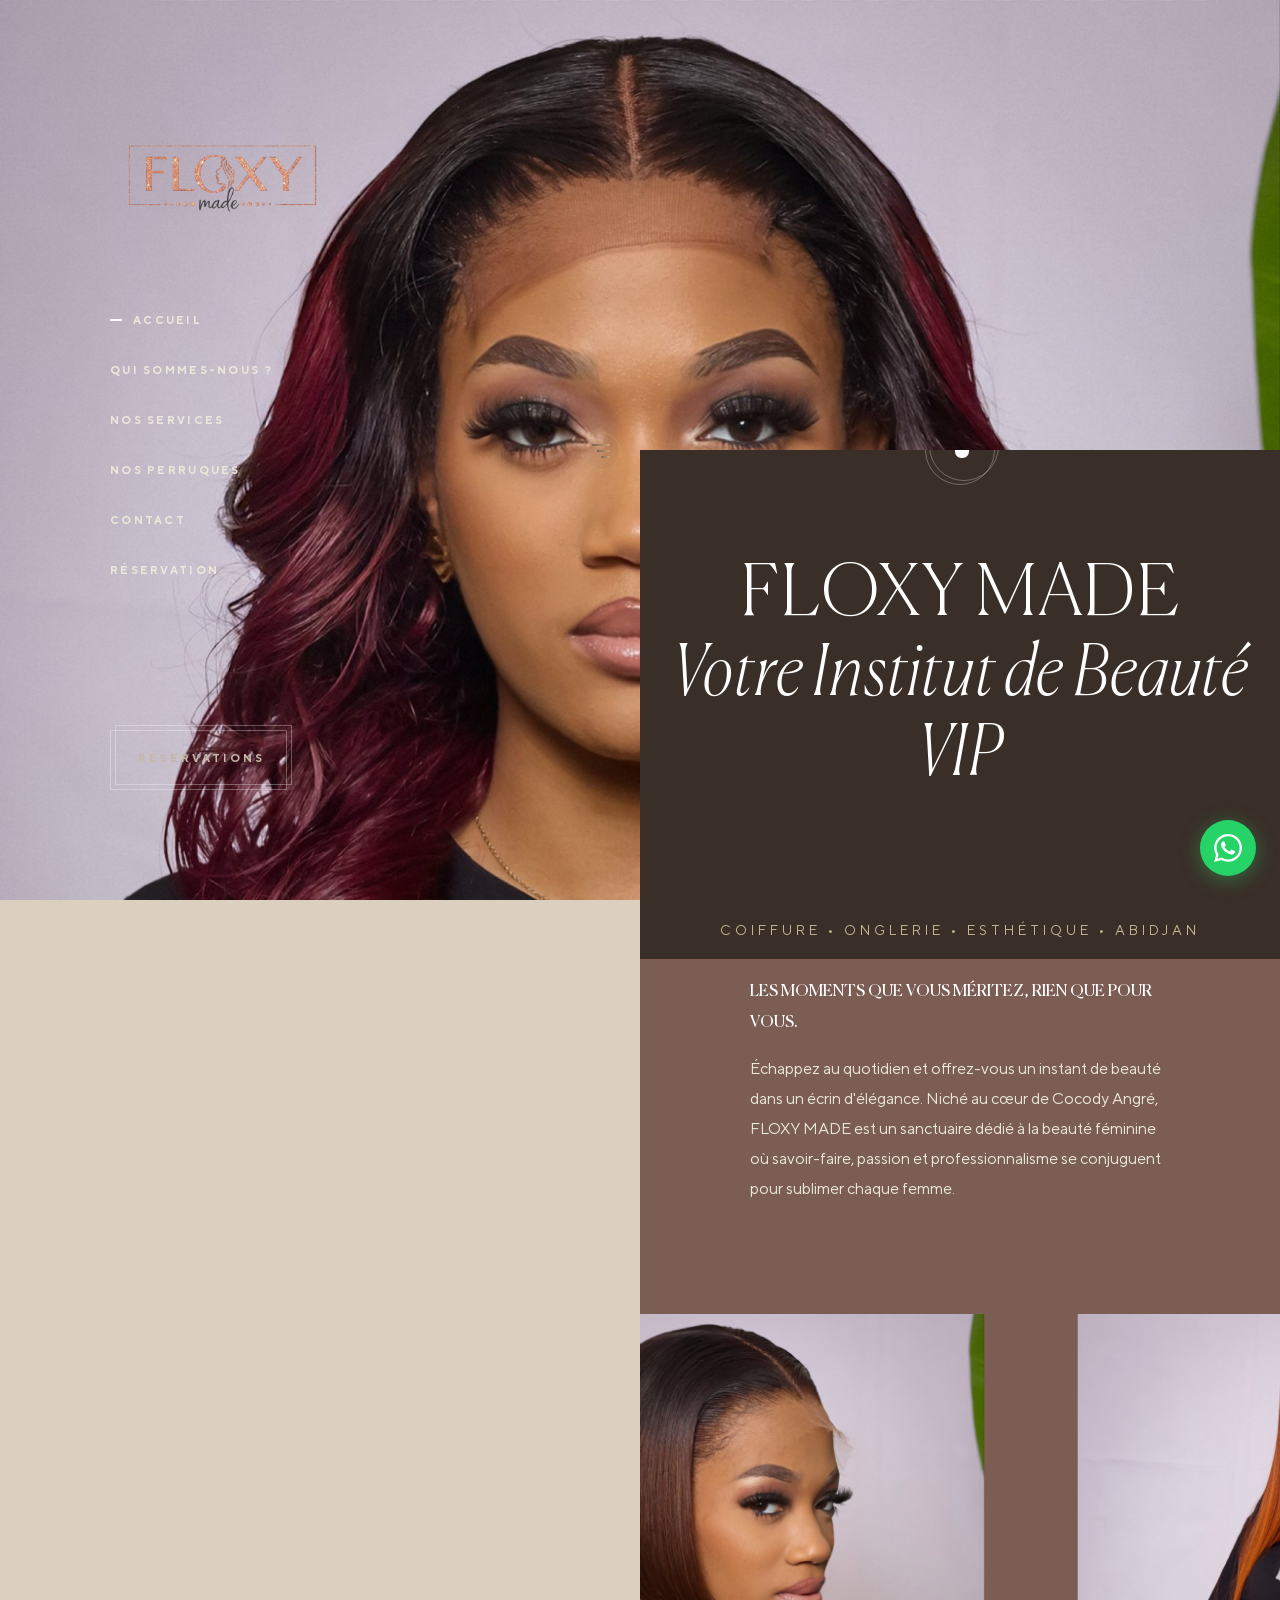
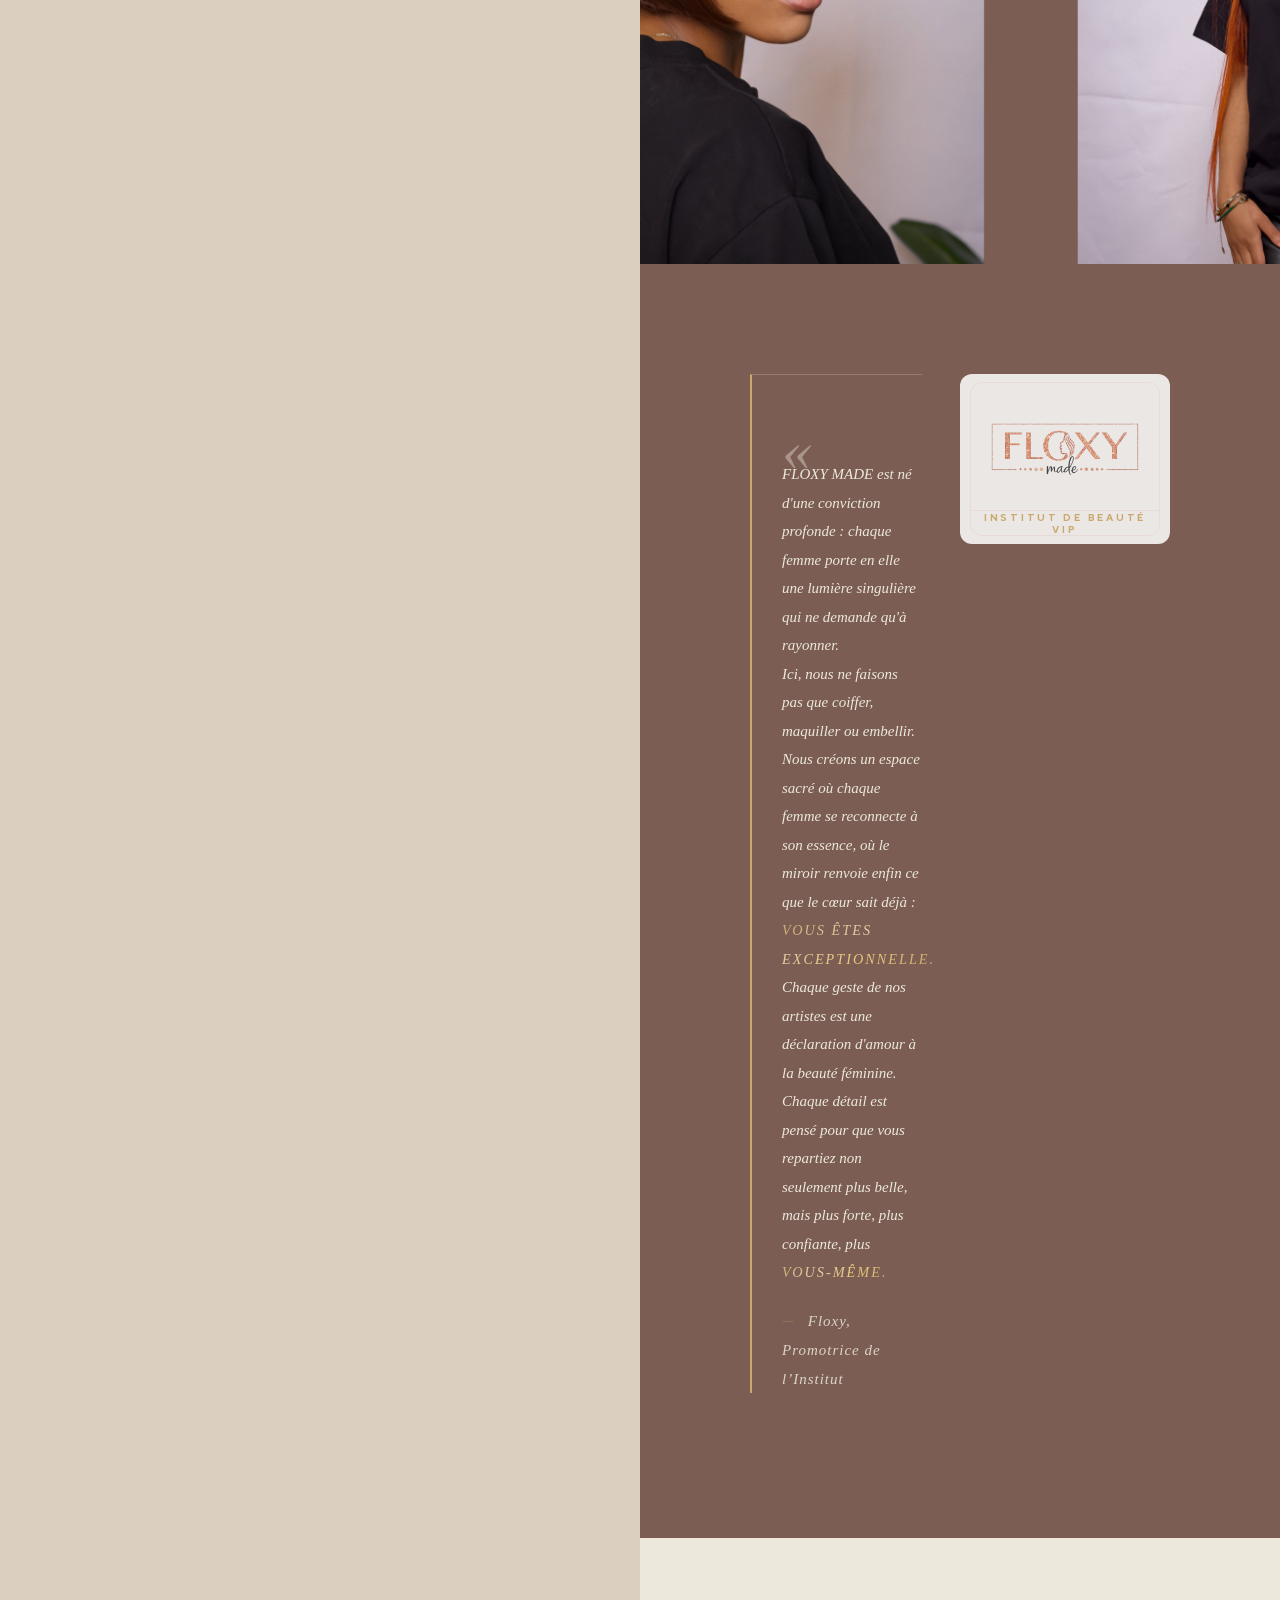
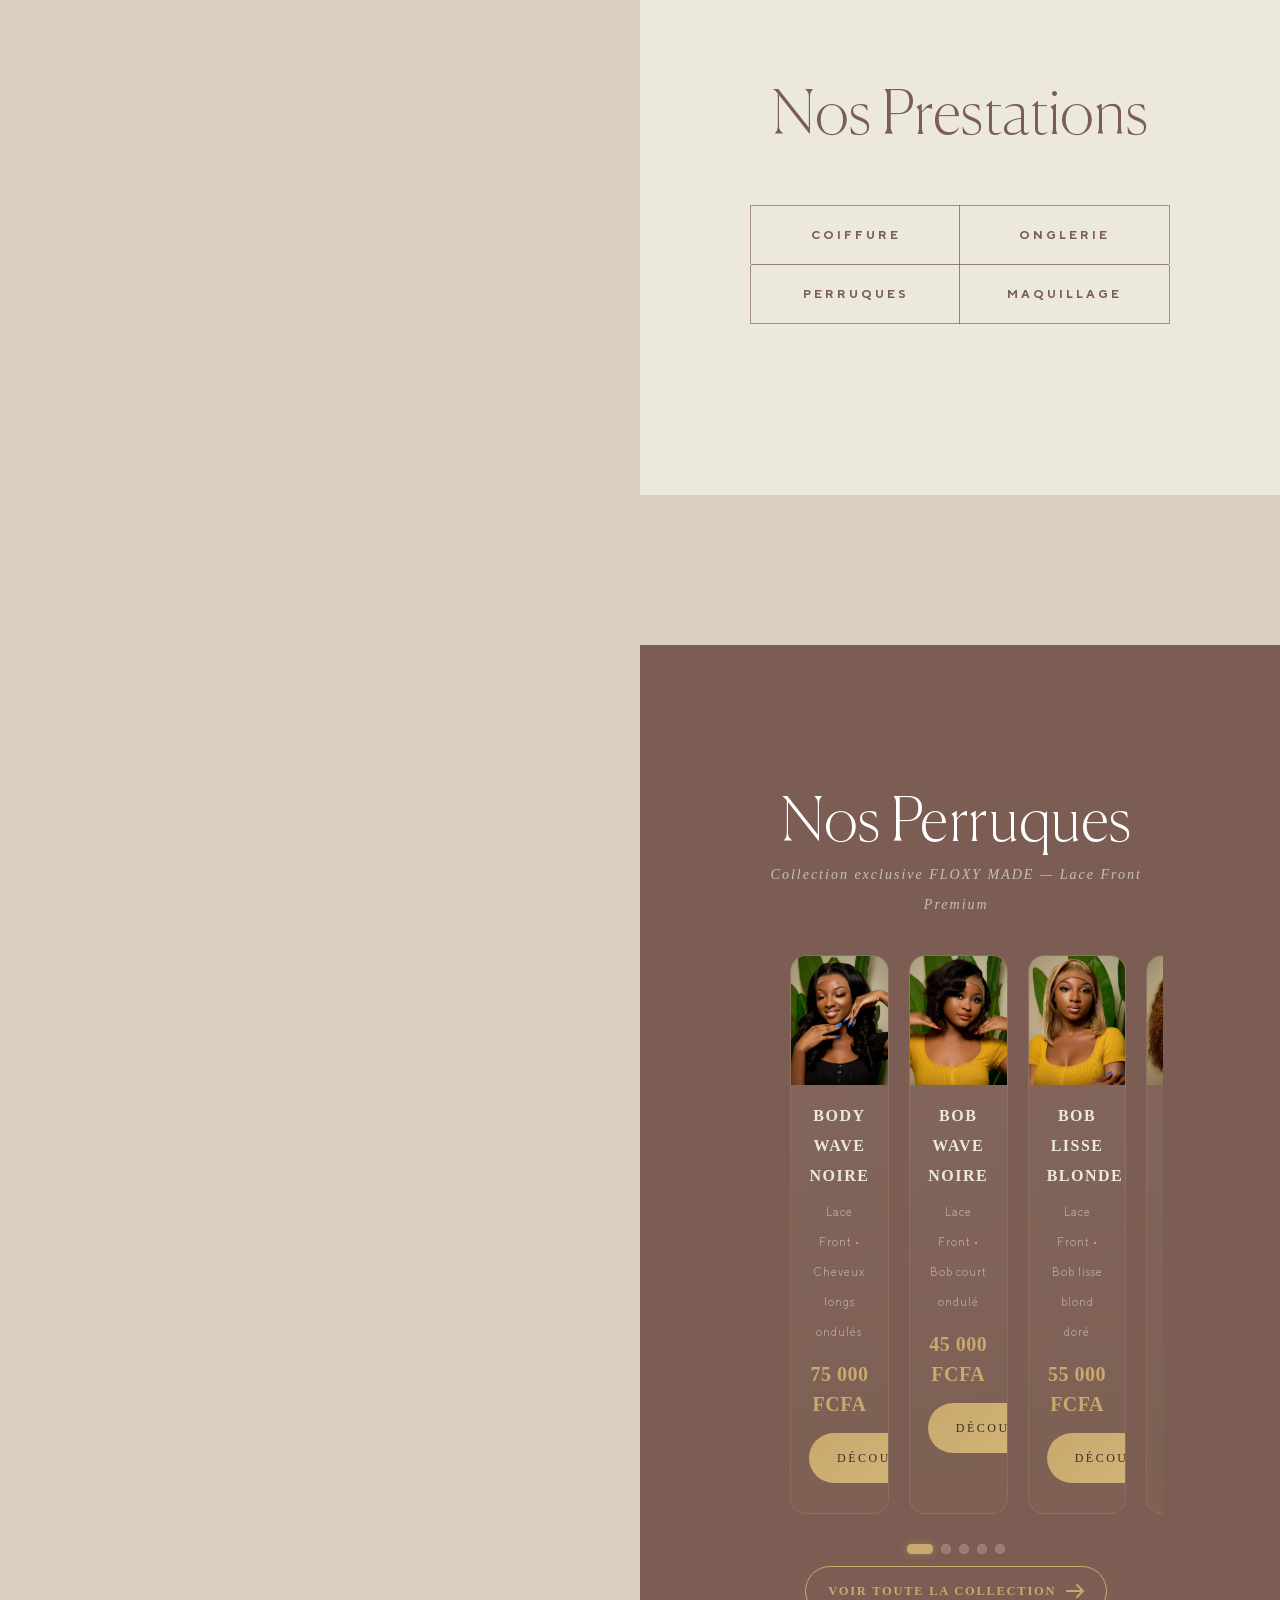
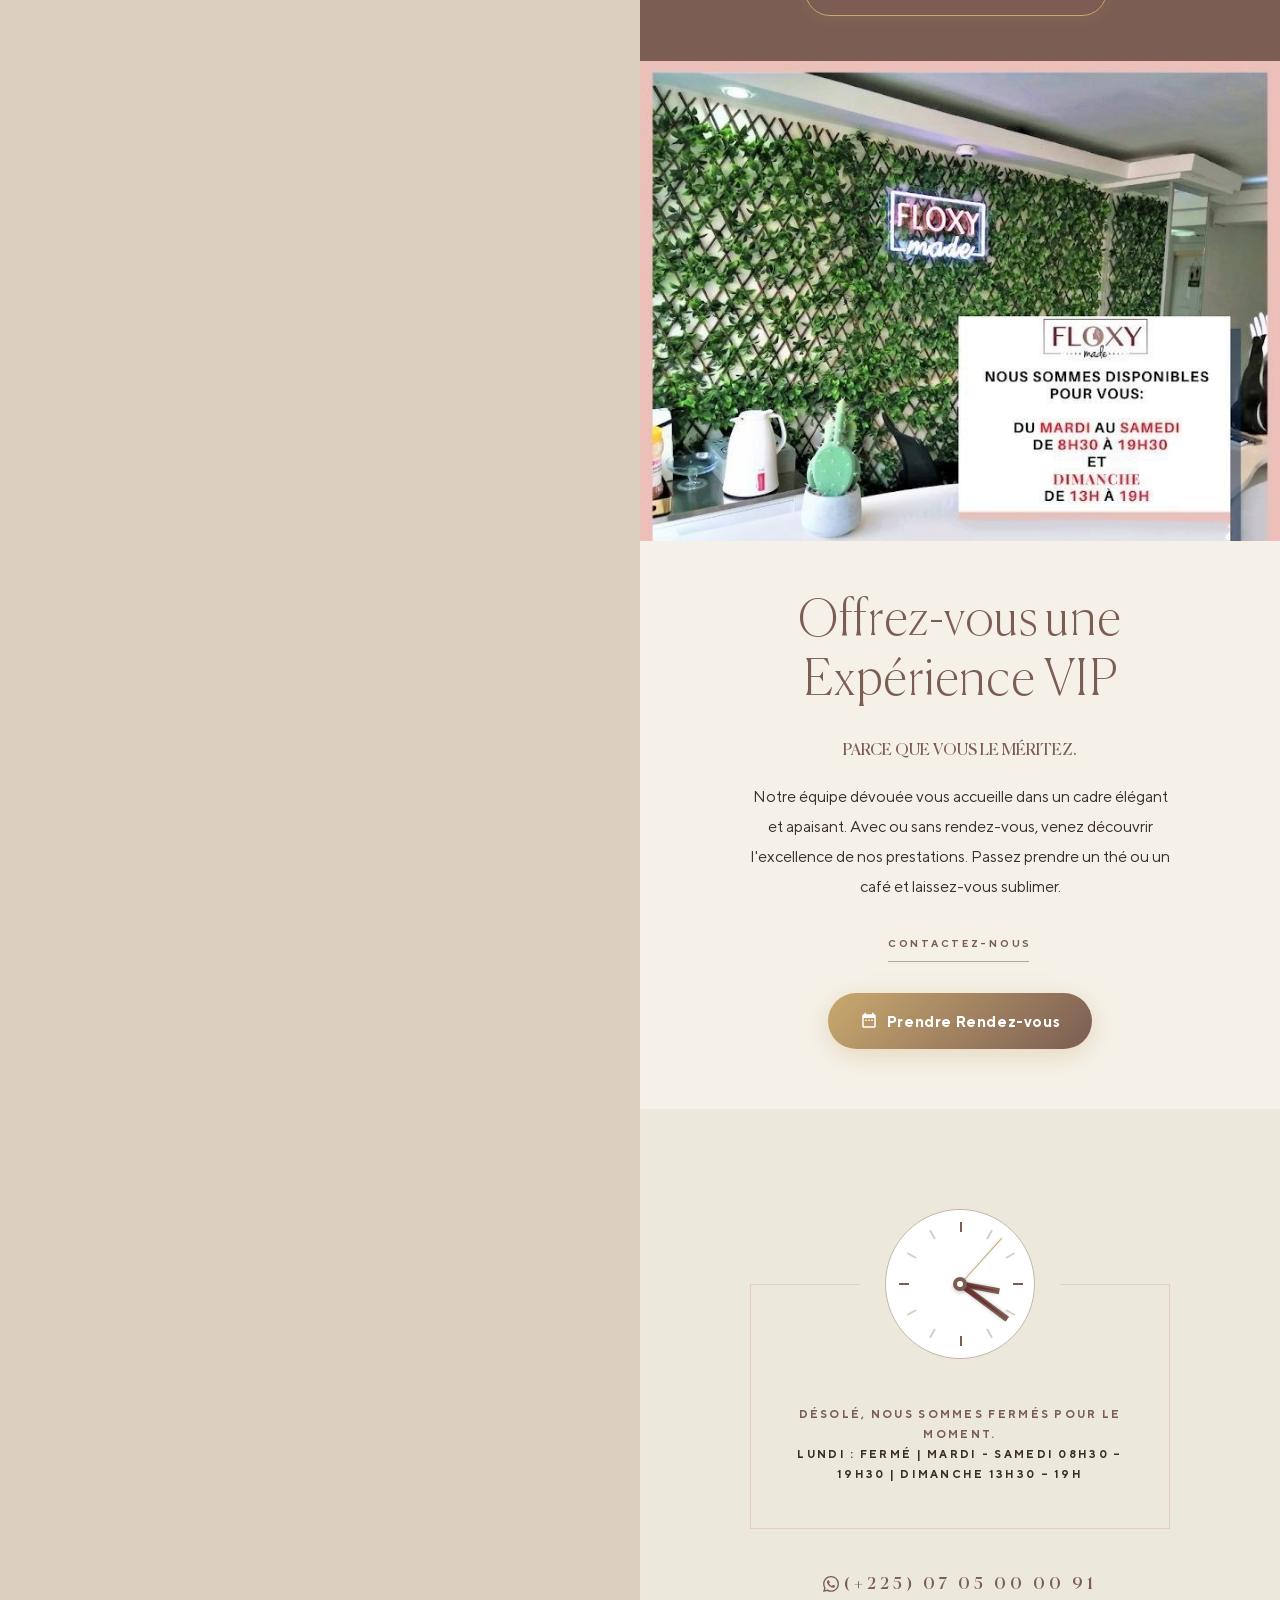
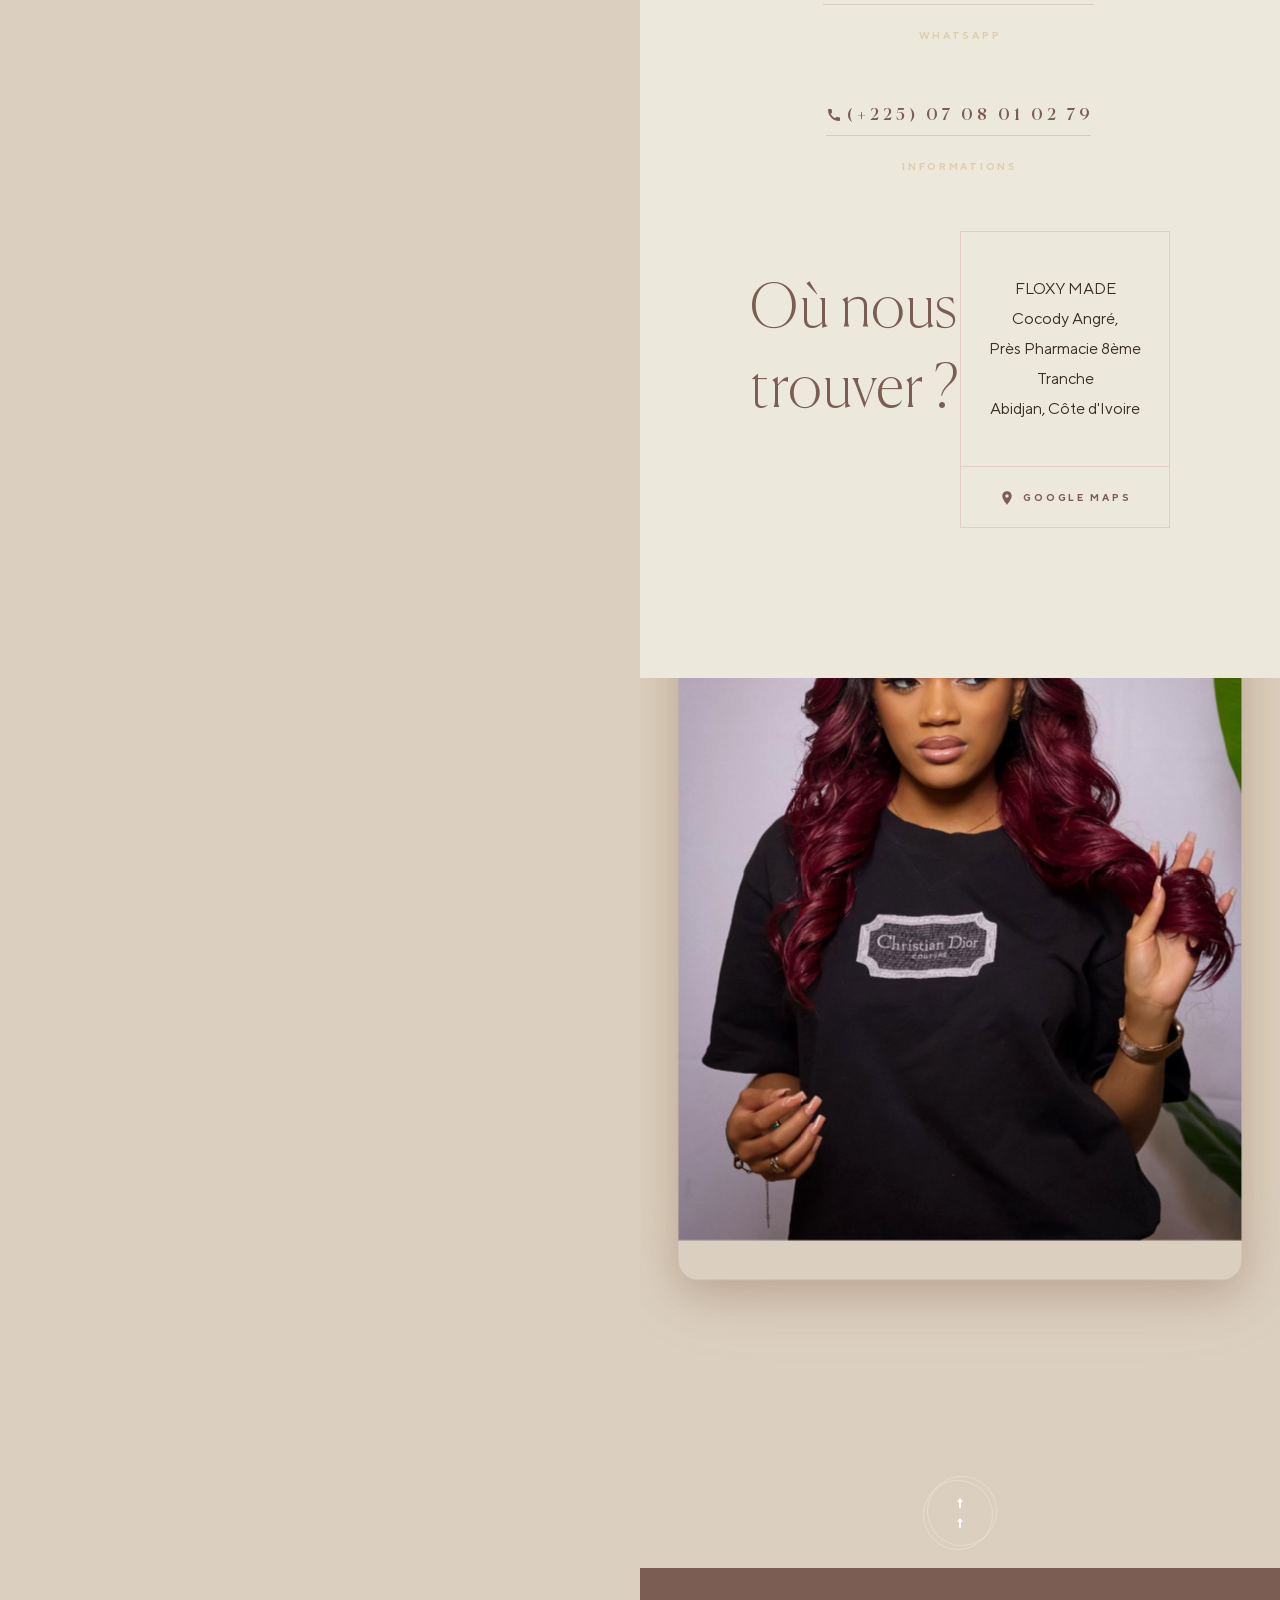
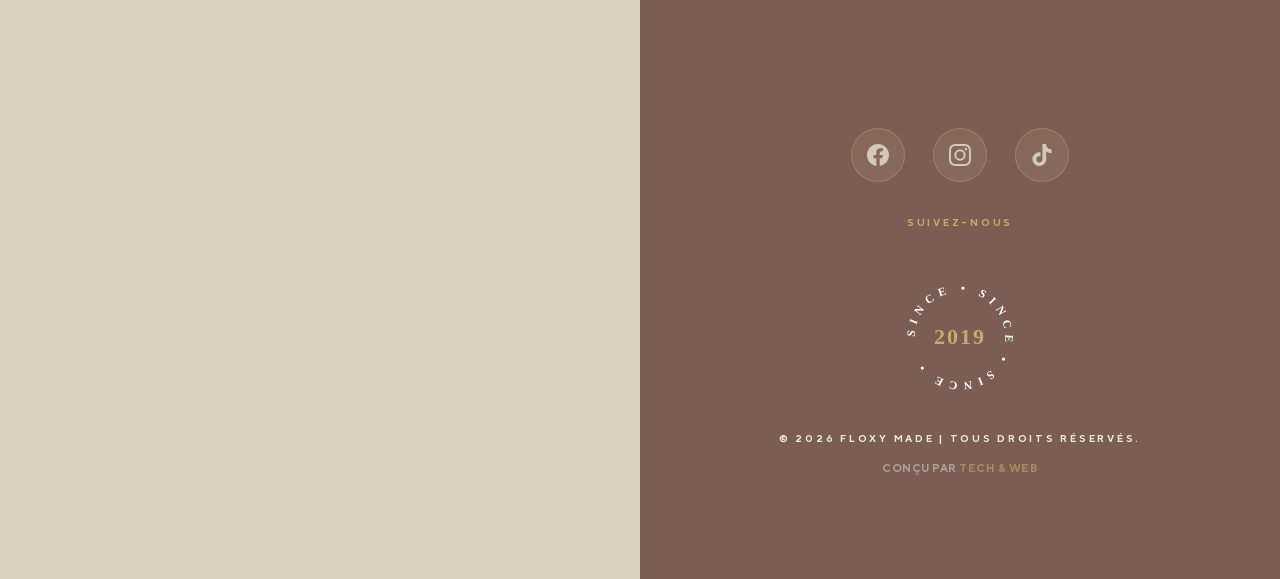
==== commit ea58ae95: "CTA premium 'Voir toute la collection' sous le carousel des perruques - Bouton outline doré compact " ====
--- a/index.html
+++ b/index.html
@@ -403,6 +403,15 @@
                     </div>
 
                     <div class="fm-products-dots"></div>
+
+                    <div class="fm-perruques-cta-wrapper">
+                        <a href="perruques_floxymade.html" class="fm-perruques-cta">
+                            <span>Voir toute la collection</span>
+                            <svg width="18" height="14" viewBox="0 0 18 14" fill="none" xmlns="http://www.w3.org/2000/svg" aria-hidden="true">
+                                <path d="M11 1L17 7L11 13M17 7H1" stroke="currentColor" stroke-width="2" stroke-linecap="round" stroke-linejoin="round"/>
+                            </svg>
+                        </a>
+                    </div>
                 </div>
             </div>
 
--- a/css/floxymade.css
+++ b/css/floxymade.css
@@ -165,12 +165,42 @@
   }
 
   .content-box.intro .intro-subtitle {
-    margin: 0 0 10px !important;
-    padding-bottom: 10px !important;
+    margin: 0 !important;
+    padding-bottom: 0 !important;
+  }
+
+  .content-box.intro {
+    overflow: visible !important;
+  }
+
+  /* Coller intro à la section about (suppression de l'espace entre les deux) */
+  .content-box.about {
+    padding-top: 0 !important;
+  }
+
+  .content-box.about .top-section {
+    padding-top: 0 !important;
+  }
+
+  .content-box.about .top-section .anim-wrapper > p:first-child {
+    margin-top: 0 !important;
   }
 
   #mouse-scroll {
-    display: none !important;
+    position: absolute !important;
+    top: -35px;
+    left: 50%;
+    transform: translateX(-50%);
+    z-index: 5;
+    width: 70px;
+    height: 70px;
+  }
+
+  .scroll-button.scroll-mouse {
+    position: relative !important;
+    top: 0 !important;
+    left: auto !important;
+    margin: 0 auto !important;
   }
 }
 
@@ -462,14 +492,16 @@
 
 /* Prestations grid 2x2 — extends tab-js-menu */
 .fm-prestations-grid ul {
-  display: flex !important;
-  flex-wrap: wrap !important;
+  display: grid !important;
+  grid-template-columns: 1fr 1fr !important;
   margin: 47px 0 30px !important;
+  padding: 0 !important;
+  list-style: none !important;
 }
 
 .fm-prestations-grid ul li {
   float: none !important;
-  width: 50% !important;
+  width: auto !important;
   height: 60px !important;
   box-sizing: border-box !important;
   text-align: center !important;
@@ -502,7 +534,7 @@
 .fm-prestations-grid ul li:nth-child(3) span { border-right: none !important; border-top: none !important; }
 .fm-prestations-grid ul li:nth-child(4) span { border-left: none !important; border-top: none !important; }
 
-/* Ligne verticale centrale */
+/* Ligne verticale centrale (entre col 1 et col 2) */
 .fm-prestations-grid ul li:nth-child(odd) span::after {
   content: '' !important;
   width: 1px !important;
@@ -511,10 +543,10 @@
   background: var(--fm-taupe) !important;
   position: absolute !important;
   right: 0 !important;
-  opacity: 0.3 !important;
-}
-
-/* Ligne horizontale centrale */
+  opacity: 0.75 !important;
+}
+
+/* Ligne horizontale centrale (entre row 1 et row 2) */
 .fm-prestations-grid ul li:nth-child(1) span::before,
 .fm-prestations-grid ul li:nth-child(2) span::before {
   content: '' !important;
@@ -524,9 +556,14 @@
   bottom: -1px !important;
   background: var(--fm-taupe) !important;
   position: absolute !important;
-  opacity: 0.3 !important;
+  opacity: 0.75 !important;
   width: auto !important;
   display: block !important;
+}
+
+/* Bordures externes plus marquées pour cadrer la grille */
+.fm-prestations-grid ul li span {
+  border-color: rgba(123, 93, 83, 0.65) !important;
 }
 
 /* Hover */
@@ -761,6 +798,13 @@
 ============================ */
 .content-box.cosmetics-sale {
   background-color: var(--fm-taupe) !important;
+  padding-bottom: 45px !important;
+}
+
+@media screen and (max-width: 1025px) {
+  .content-box.cosmetics-sale {
+    padding-bottom: 35px !important;
+  }
 }
 
 .content-box.cosmetics-sale h2 {
@@ -3195,3 +3239,88 @@
   letter-spacing: 2px;
   z-index: 2;
 }
+
+/* ============================
+   CTA Premium — Voir toute la collection (homepage perruques)
+============================ */
+.fm-perruques-cta-wrapper {
+  text-align: center;
+  margin: 12px 0 0;
+  padding: 0 20px;
+}
+
+.fm-perruques-cta {
+  display: inline-flex;
+  align-items: center;
+  gap: 10px;
+  padding: 9px 22px;
+  border: 1px solid var(--fm-gold);
+  background: transparent;
+  color: var(--fm-gold) !important;
+  font-family: 'Georgia', 'Playfair Display', serif;
+  font-size: 0.78rem;
+  font-weight: 600;
+  letter-spacing: 0.14em;
+  text-transform: uppercase;
+  text-decoration: none !important;
+  border-radius: 50px;
+  position: relative;
+  overflow: hidden;
+  isolation: isolate;
+  transition: color 0.4s ease, border-color 0.4s ease, box-shadow 0.4s ease, transform 0.4s ease;
+  box-shadow: 0 3px 14px rgba(201, 169, 110, 0.15);
+}
+
+.fm-perruques-cta::before {
+  content: '';
+  position: absolute;
+  inset: 0;
+  background: linear-gradient(135deg, var(--fm-gold) 0%, #d9b87f 100%);
+  transform: translateX(-101%);
+  transition: transform 0.45s cubic-bezier(0.65, 0, 0.35, 1);
+  z-index: -1;
+}
+
+.fm-perruques-cta:hover {
+  color: #fff !important;
+  border-color: #d9b87f;
+  box-shadow: 0 10px 35px rgba(201, 169, 110, 0.45);
+  transform: translateY(-3px);
+}
+
+.fm-perruques-cta:hover::before {
+  transform: translateX(0);
+}
+
+.fm-perruques-cta svg {
+  flex-shrink: 0;
+  transition: transform 0.4s ease;
+}
+
+.fm-perruques-cta:hover svg {
+  transform: translateX(5px);
+}
+
+@media screen and (max-width: 480px) {
+  .fm-perruques-cta-wrapper {
+    margin: 8px 0 0;
+  }
+  .fm-perruques-cta {
+    padding: 8px 18px;
+    font-size: 0.7rem;
+    letter-spacing: 0.1em;
+    gap: 8px;
+  }
+  .fm-perruques-cta svg {
+    width: 14px;
+    height: 10px;
+  }
+}
+
+/* Override chemins d'images du bundle hérité art4web (/images/ -> /img/) */
+.shapeshifter {
+  background-image: url(../img/mouse_sprite.svg);
+}
+.scroll-button.scroll-top span {
+  background-image: url(../img/arrows_up2.svg);
+}
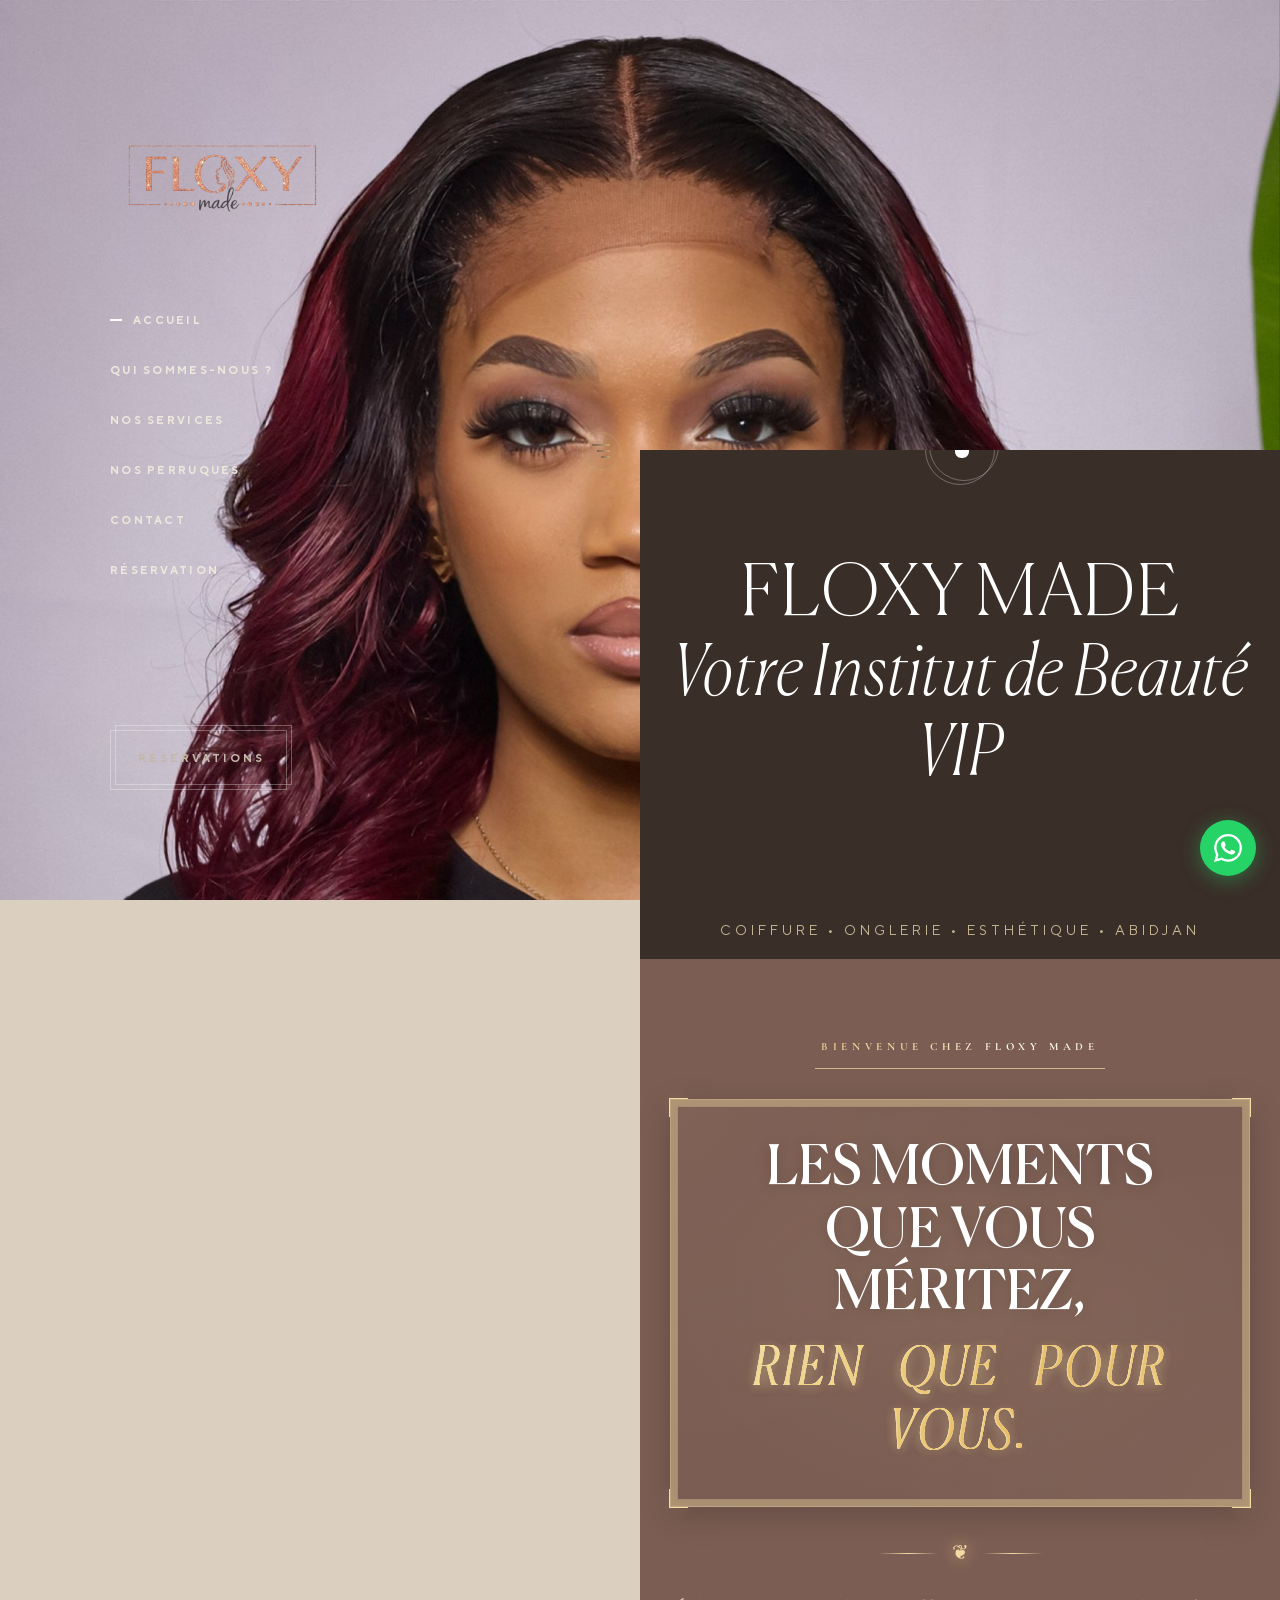
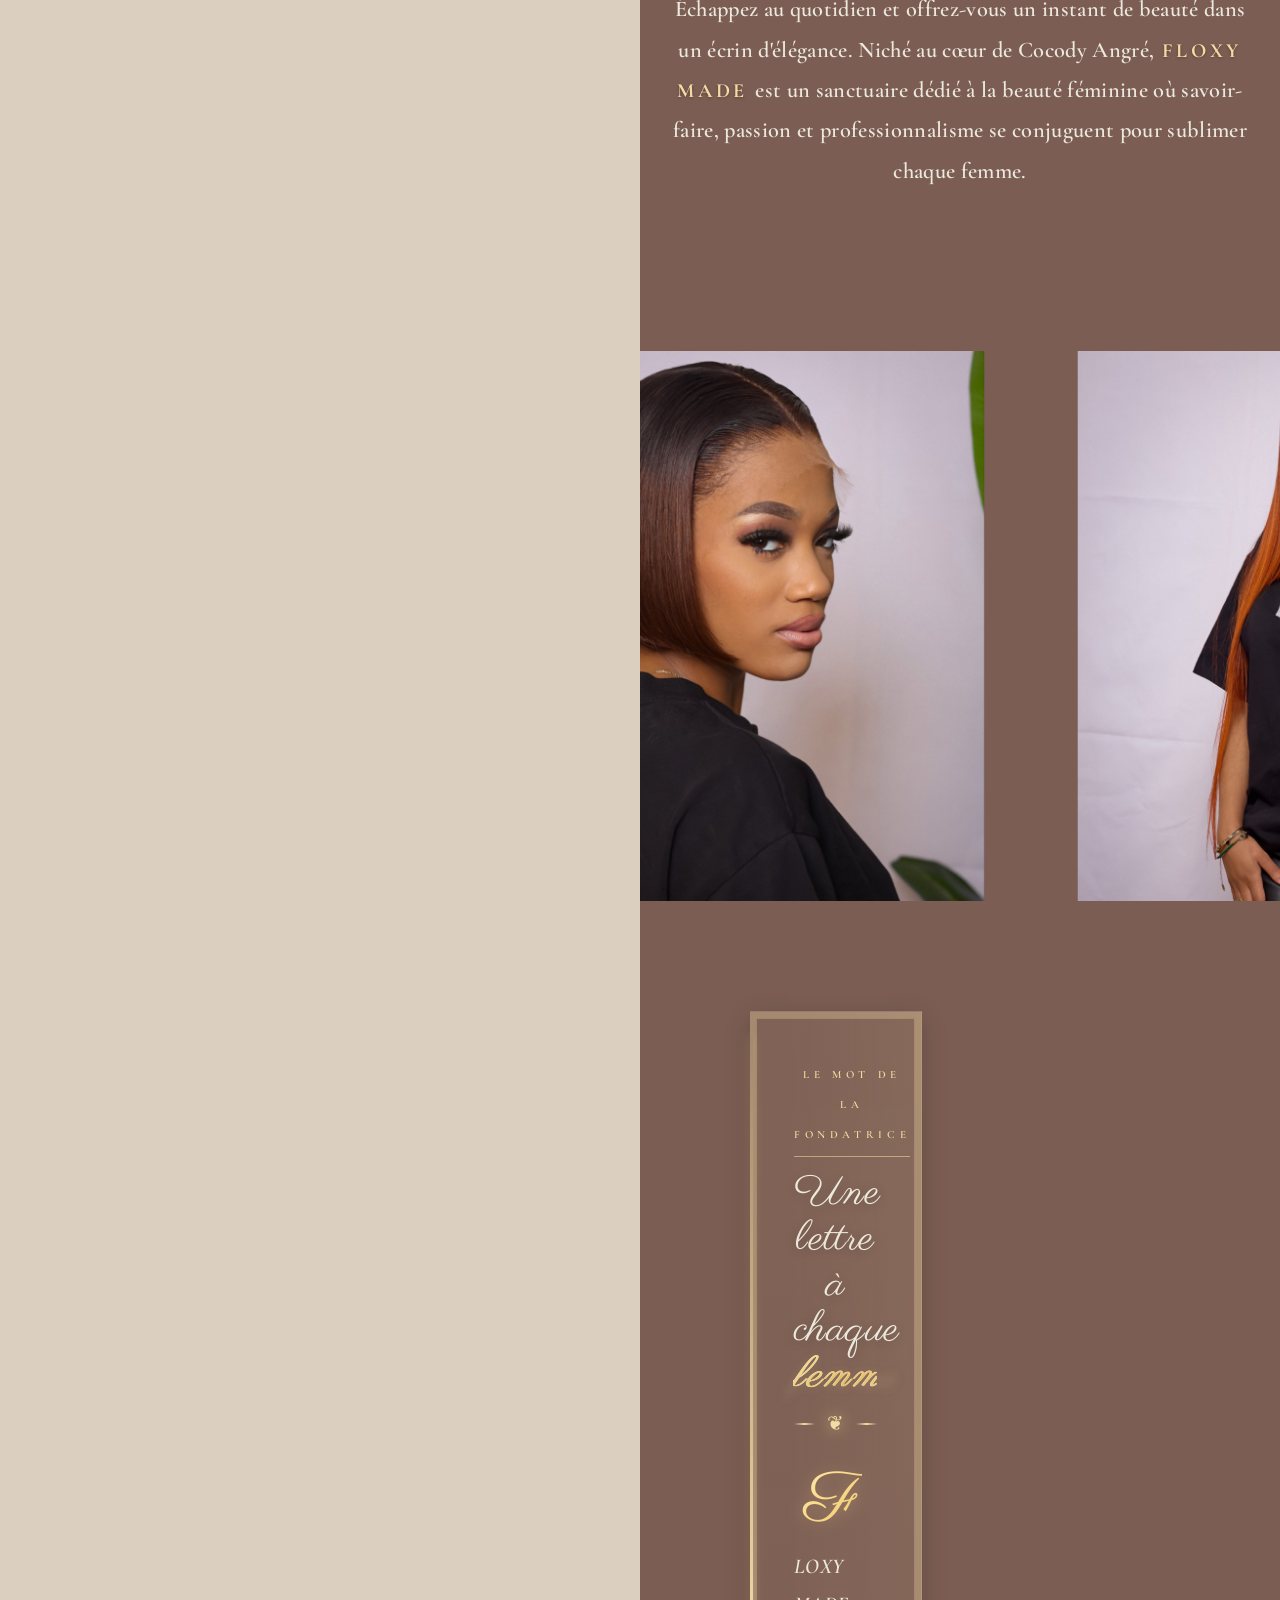
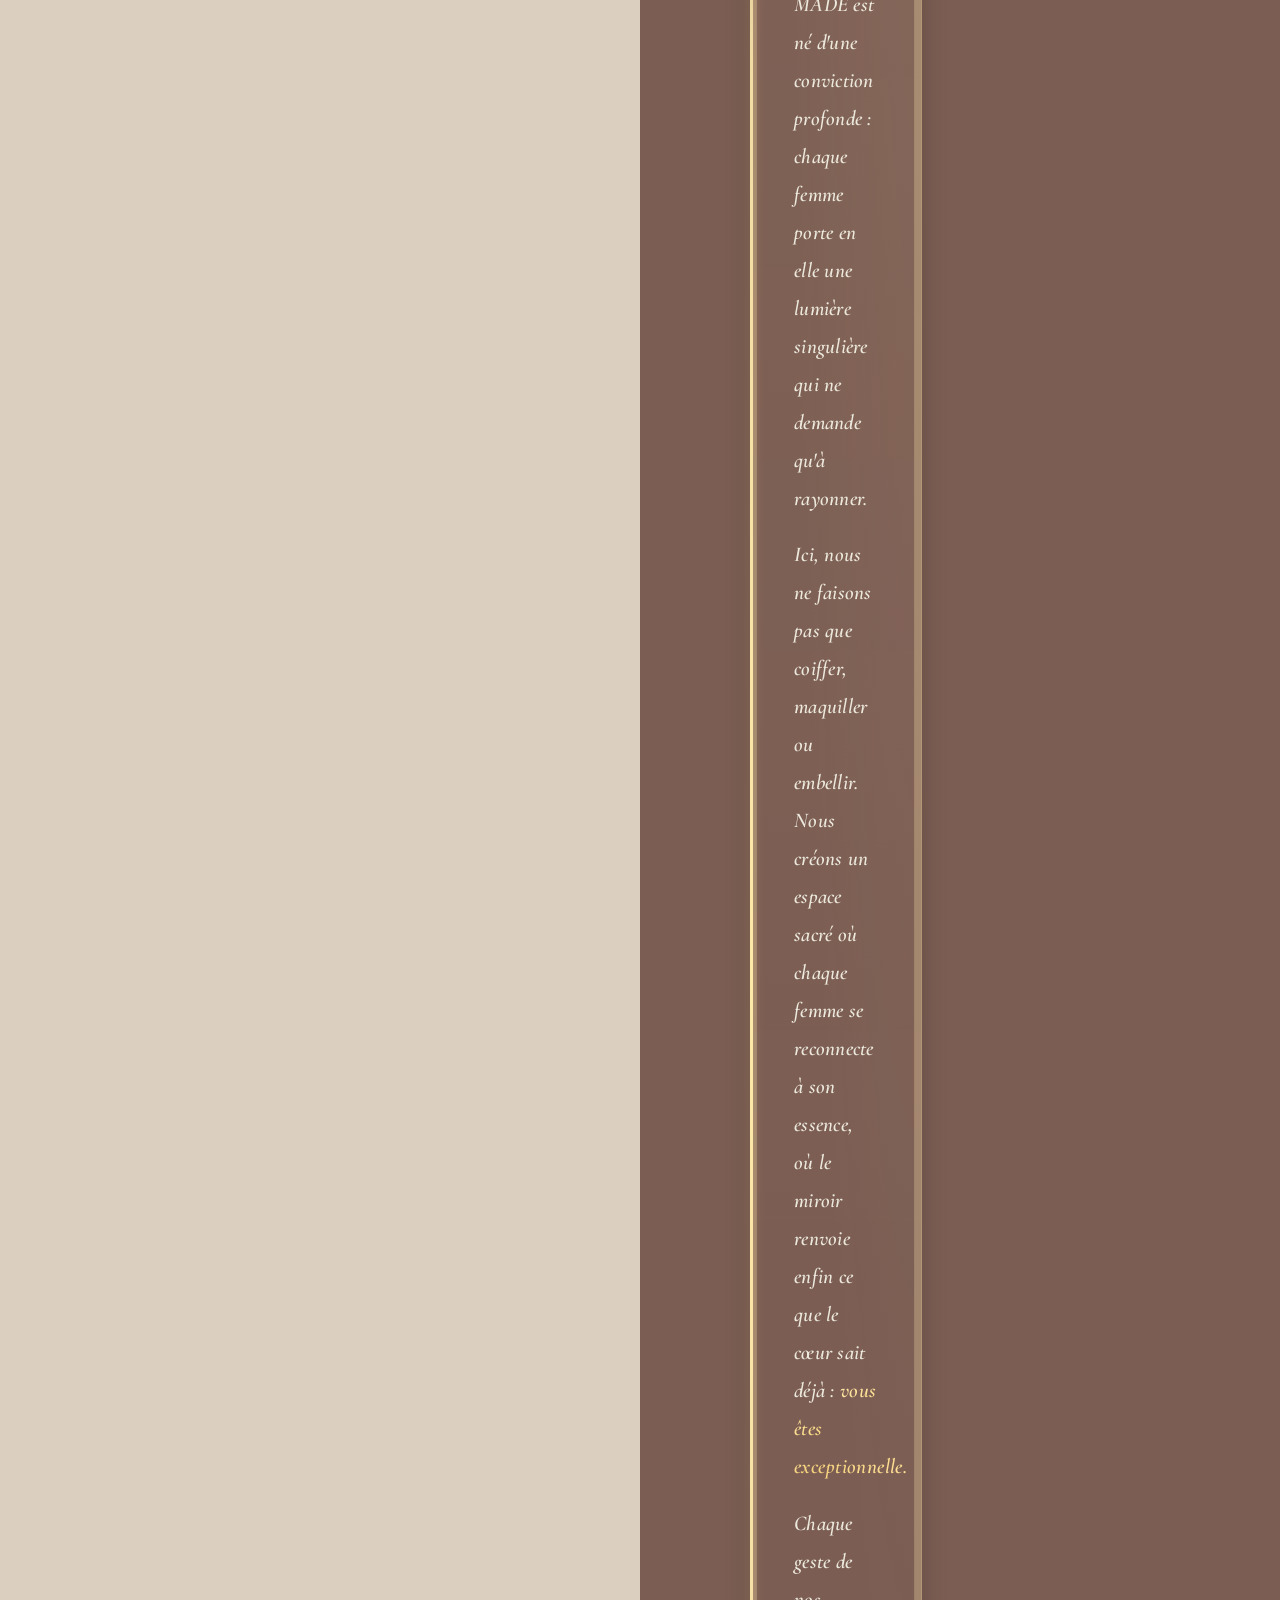
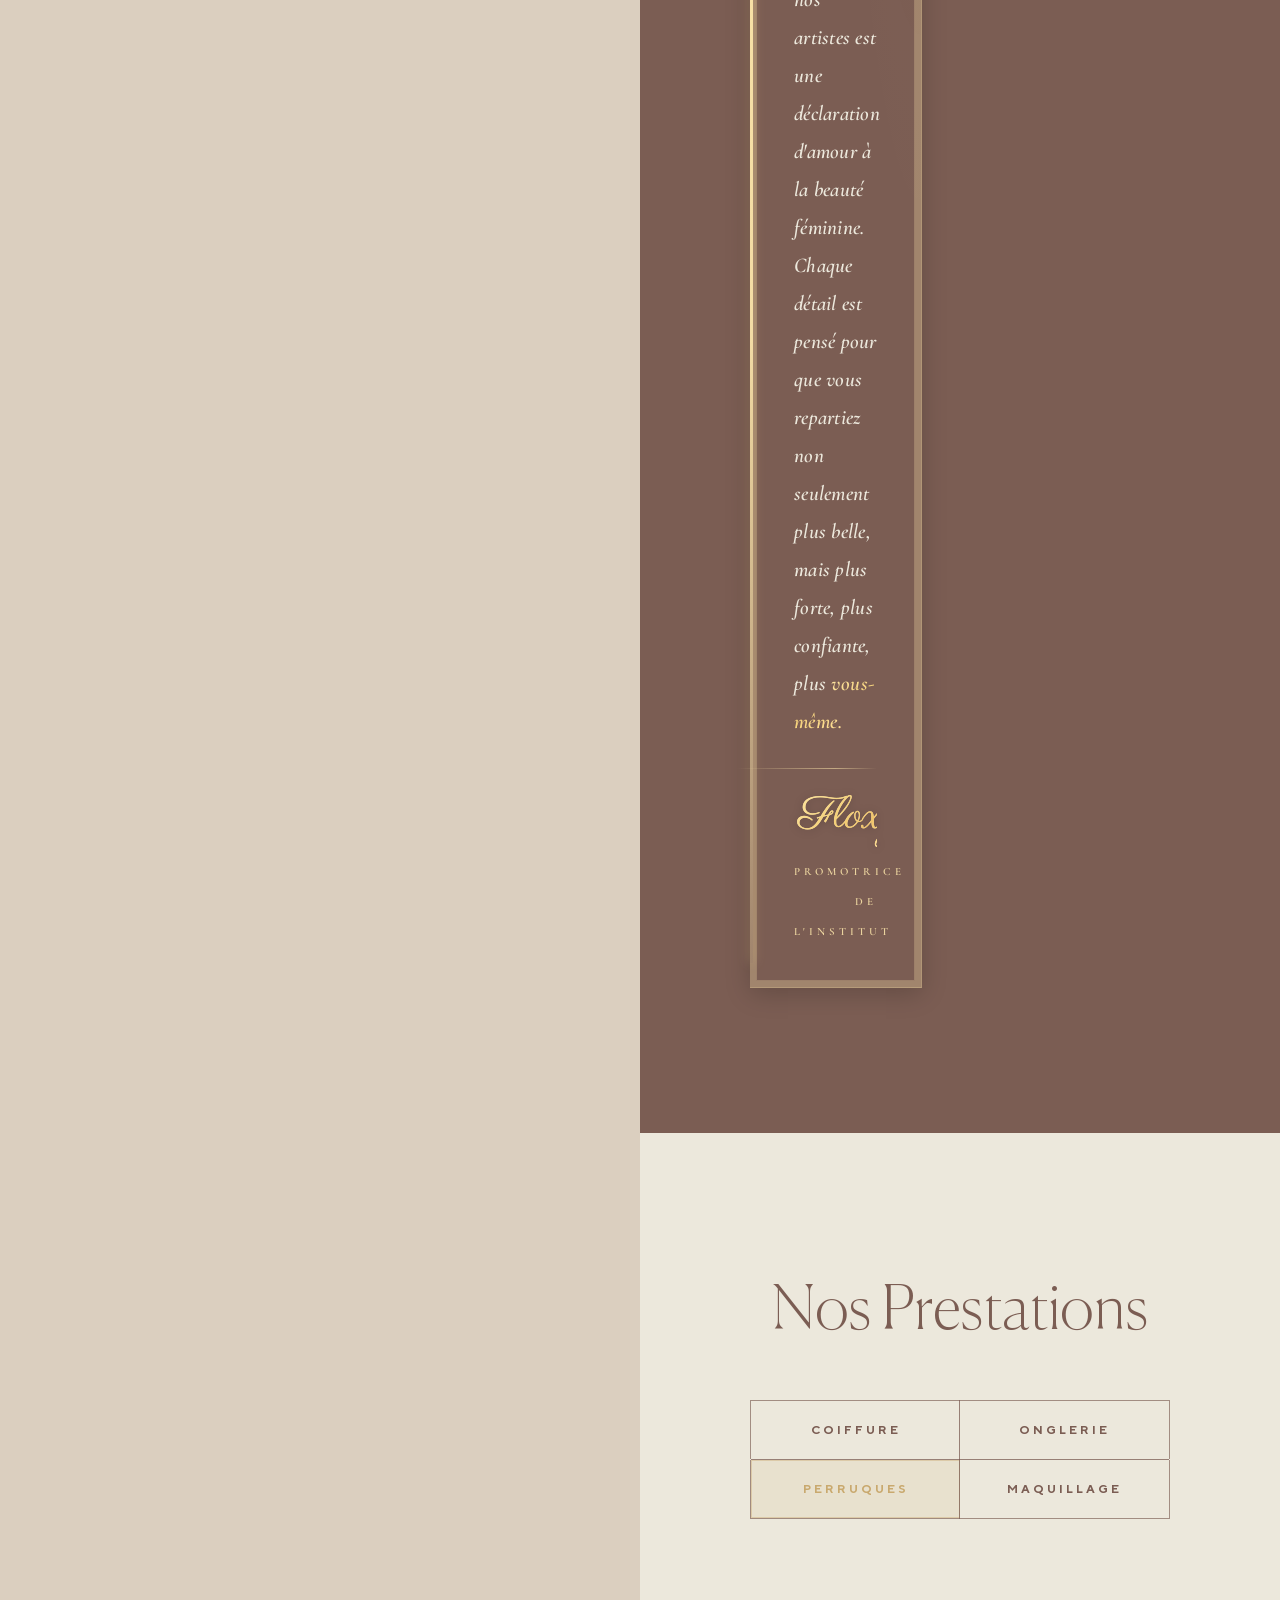
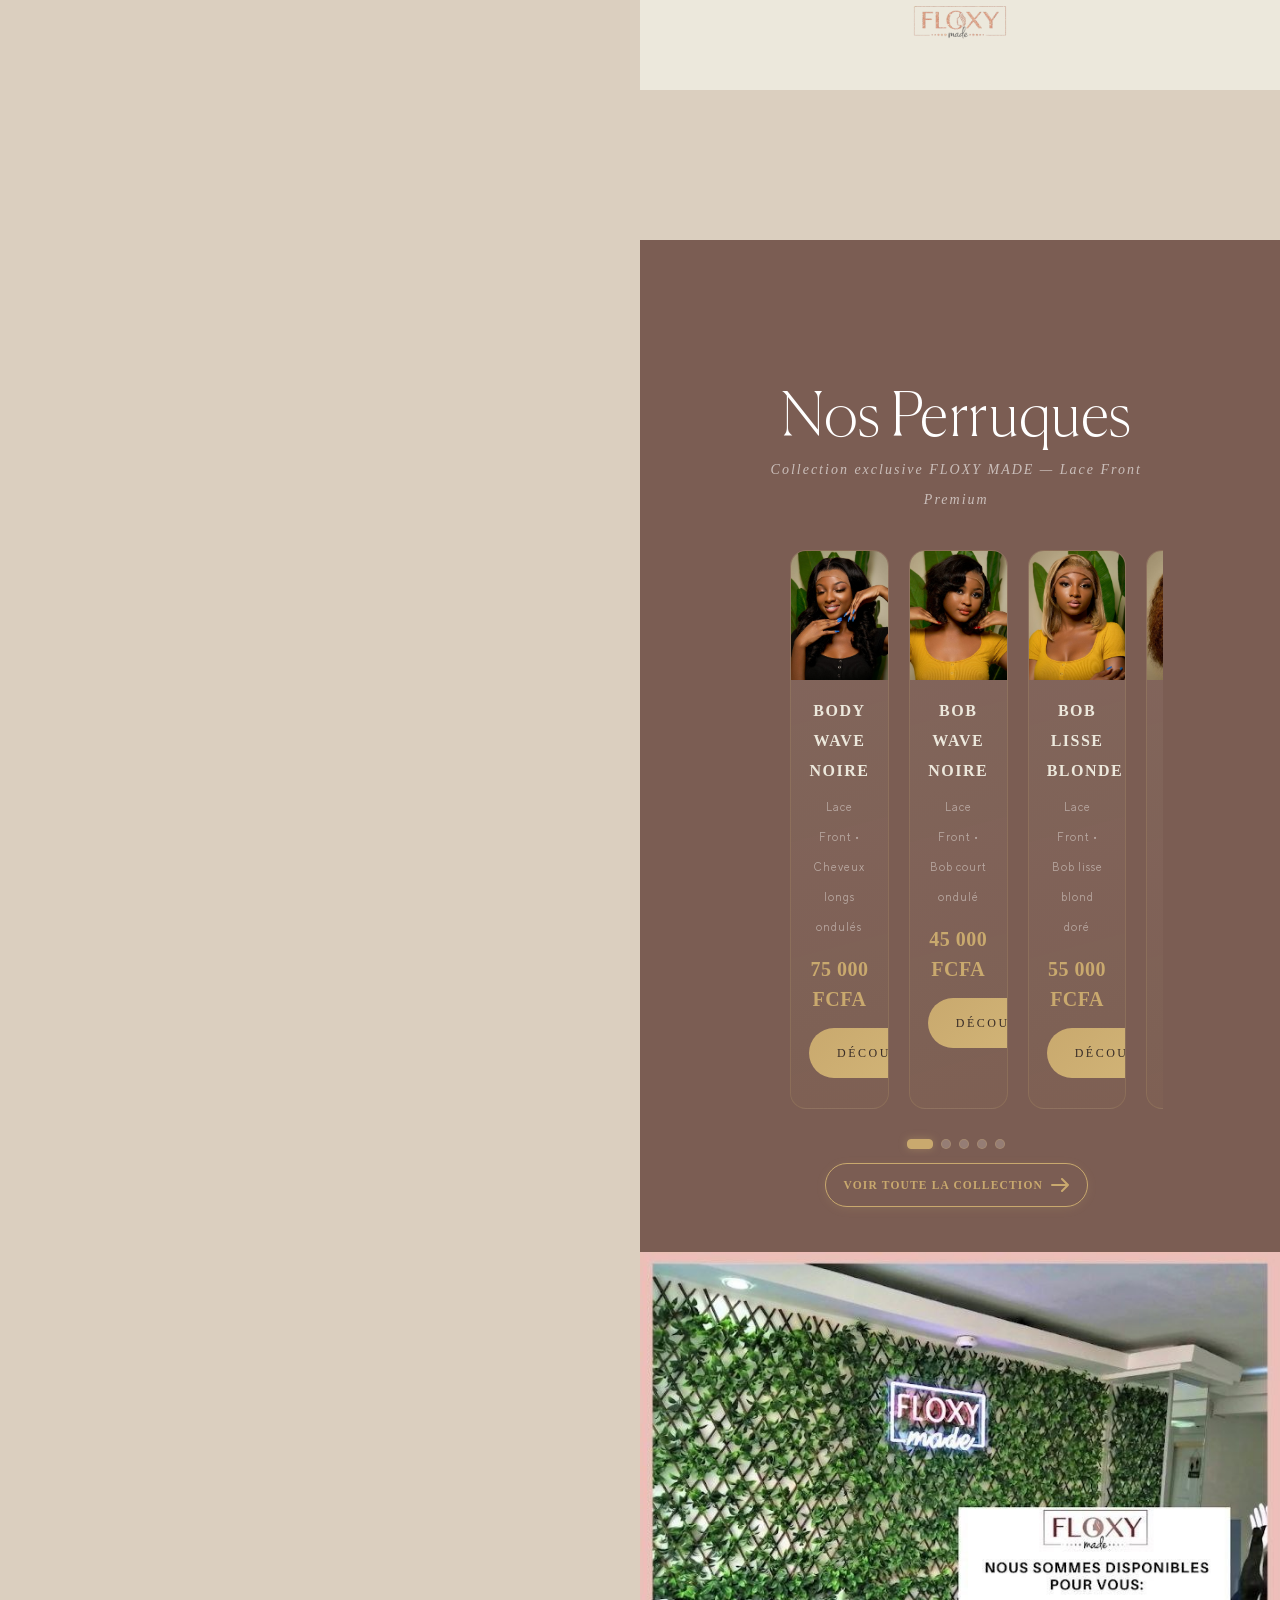
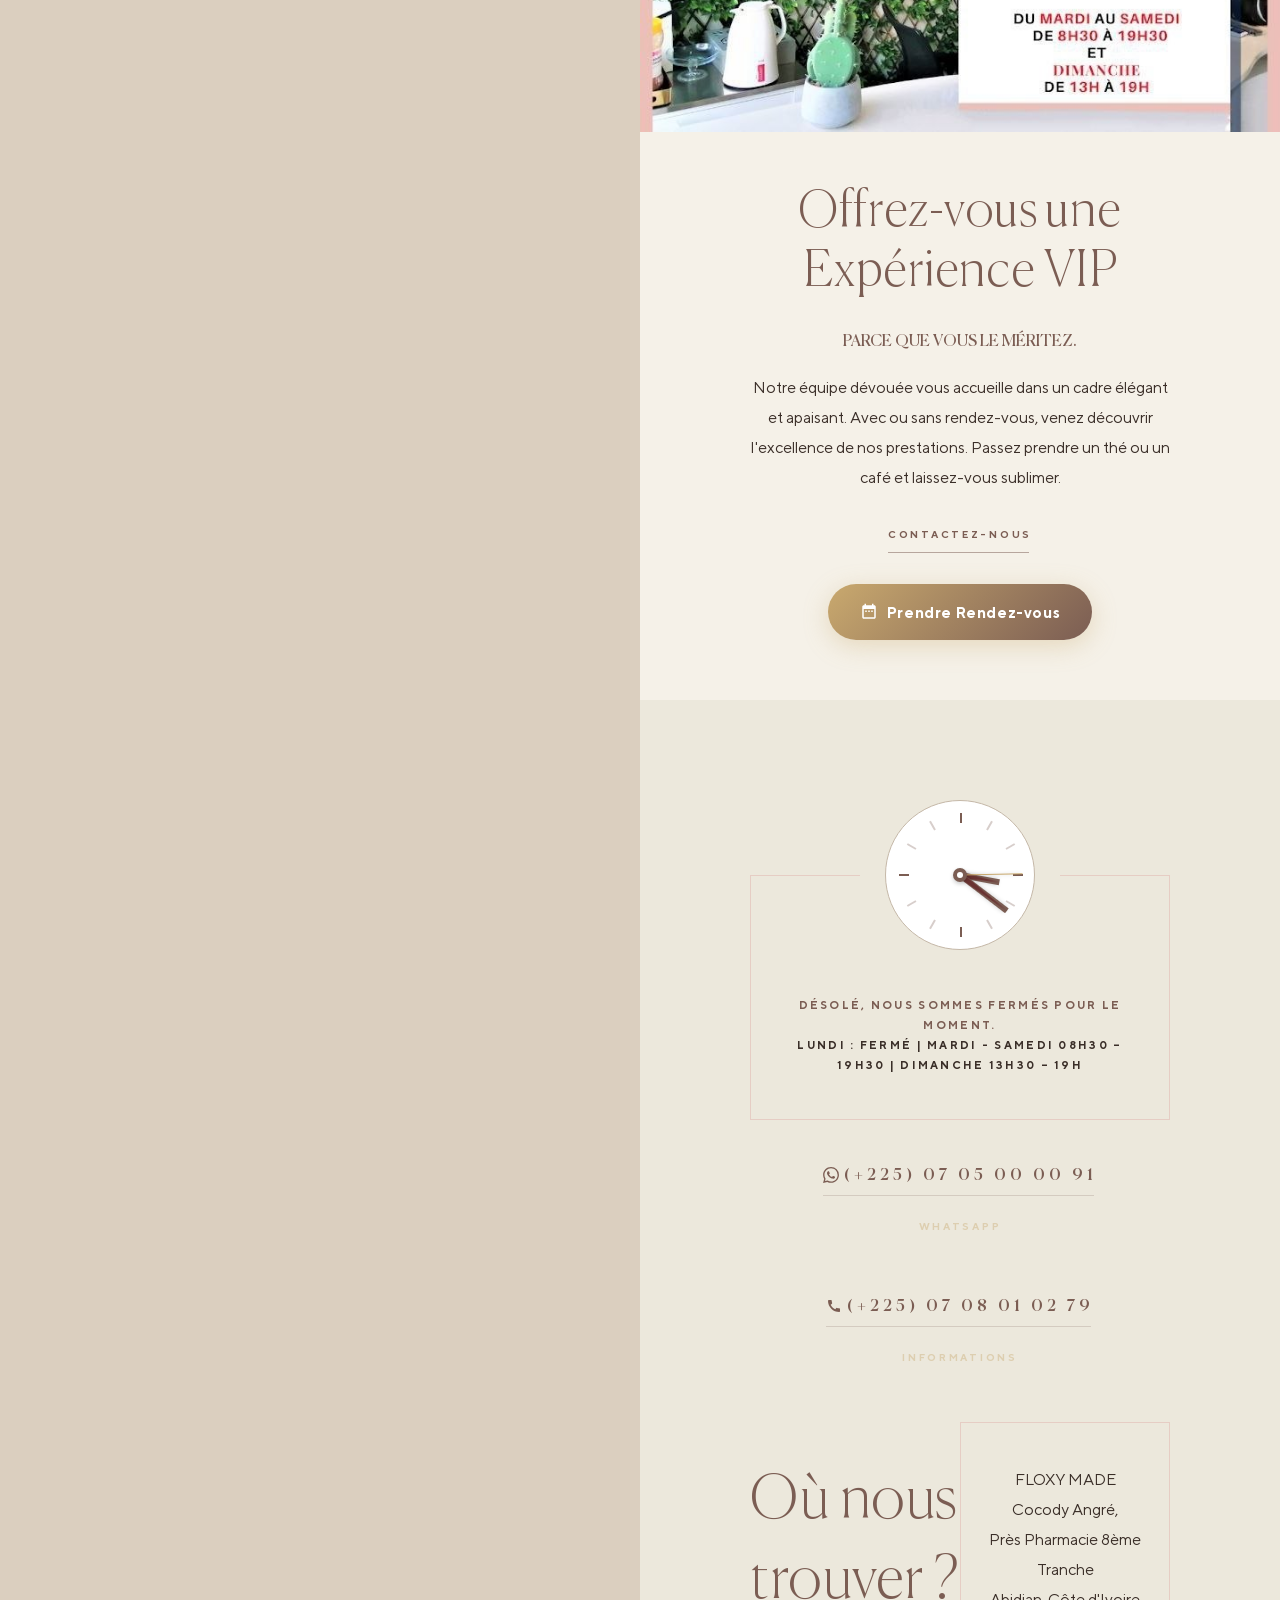
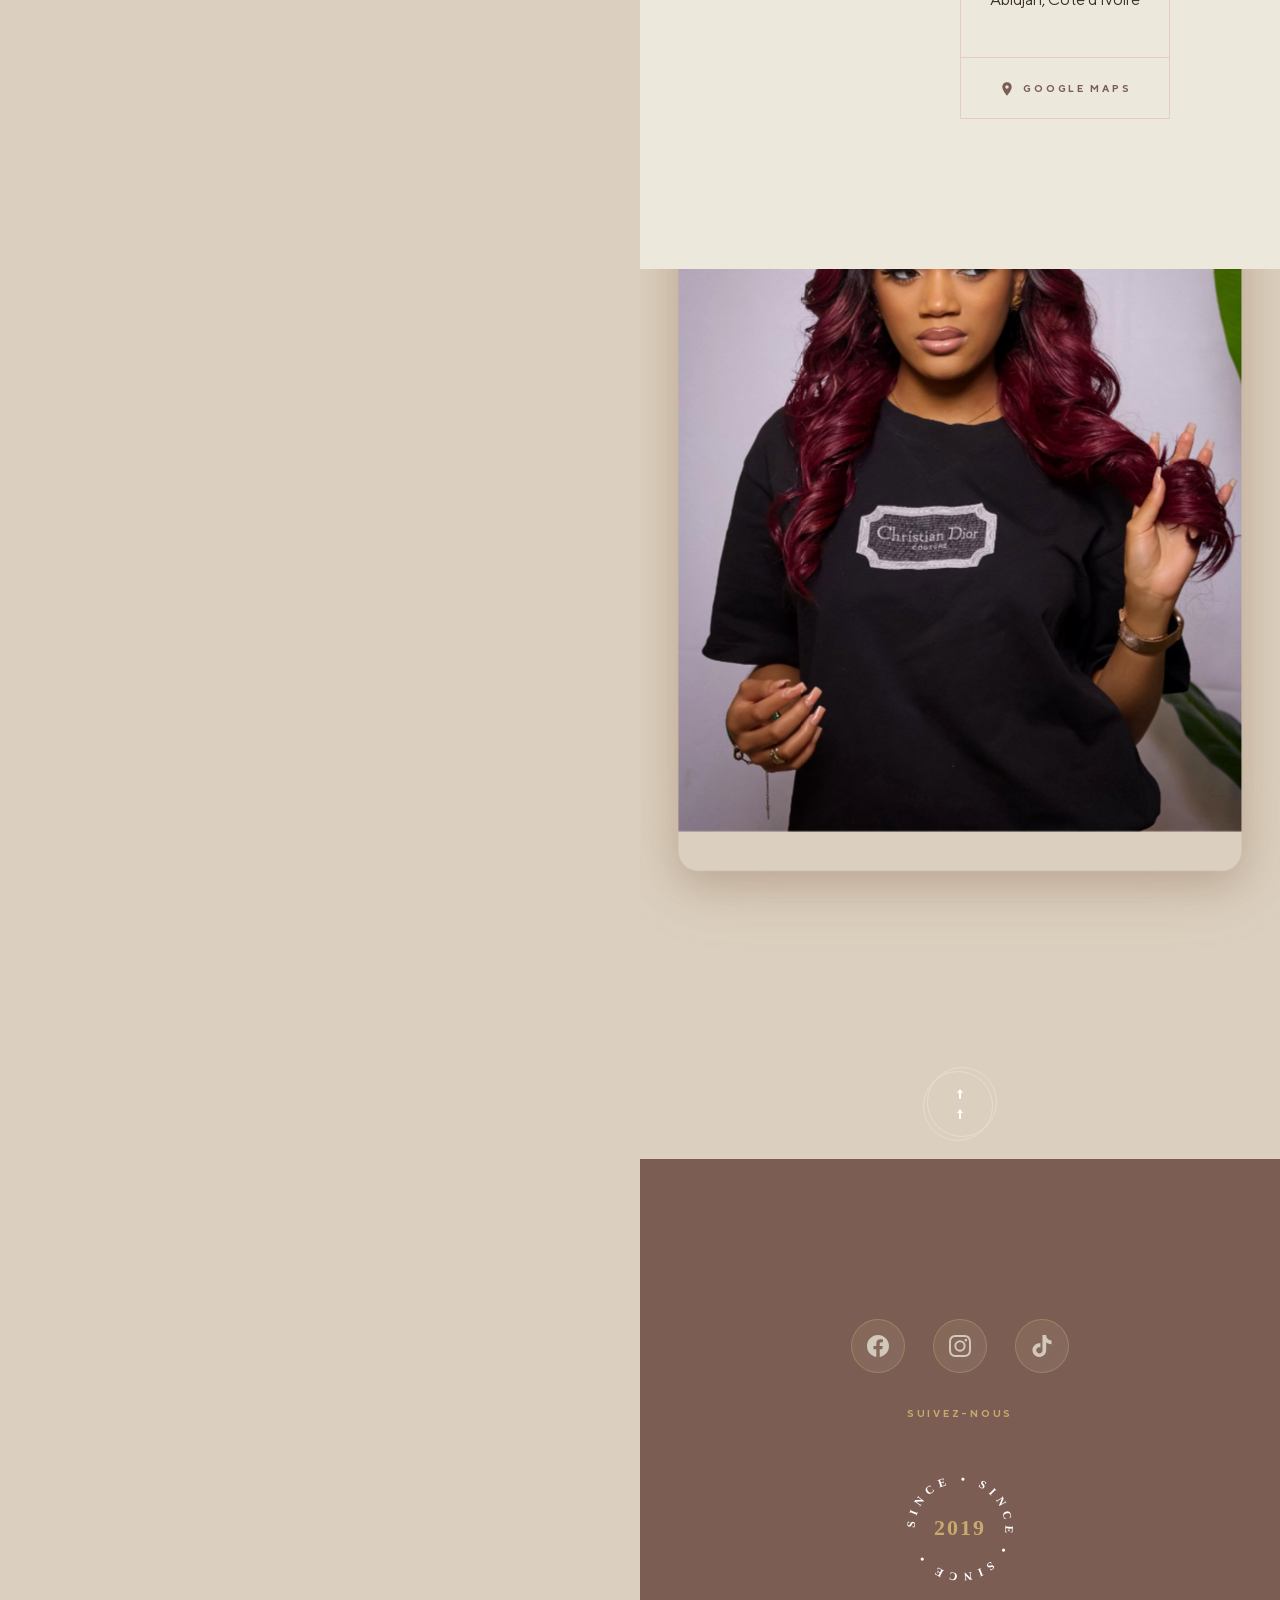
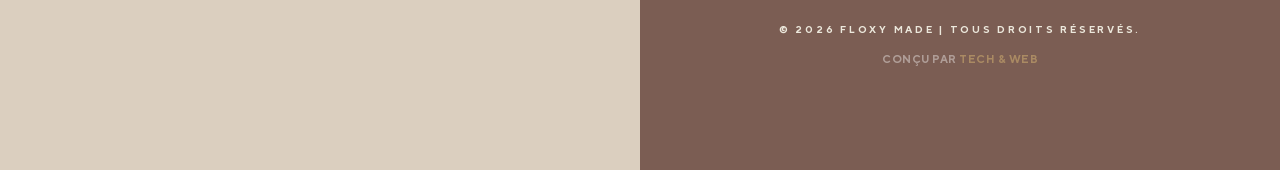
==== commit 9c4c5aff: "Refonte premium féminisée des sections About et Mot de la promotrice - Section About : composition m" ====
--- a/index.html
+++ b/index.html
@@ -24,6 +24,9 @@
     <link rel="icon" type="image/png" sizes="192x192" href="img/favicon-192.png">
     <link rel="icon" type="image/png" sizes="512x512" href="img/favicon-512.png">
     <link rel="apple-touch-icon" sizes="180x180" href="img/apple-touch-icon.png">
+    <link rel="preconnect" href="https://fonts.googleapis.com">
+    <link rel="preconnect" href="https://fonts.gstatic.com" crossorigin>
+    <link rel="stylesheet" href="https://fonts.googleapis.com/css2?family=Parisienne&family=Cormorant+Garamond:ital,wght@0,400;0,500;0,600;0,700;1,400;1,500;1,600&display=swap">
     <link rel="stylesheet" type="text/css" href="css/app.min.css">
     <link rel="stylesheet" type="text/css" href="css/floxymade.css">
 
@@ -174,13 +177,26 @@
 
         <!-- ABOUT / QUI SOMMES-NOUS -->
         <div class="content-box about" data-section="a-propos">
-            <div class="top-section p-t-0">
+            <div class="top-section p-t-0 fm-about-intro">
                 <div class="anim-wrapper" data-animation-scroll="front">
-                    <p>
-                        <span>Les moments que vous m&eacute;ritez, rien que pour vous.</span>
-                    </p>
-                    <p>
-                        &Eacute;chappez au quotidien et offrez-vous un instant de beaut&eacute; dans un &eacute;crin d'&eacute;l&eacute;gance. Nich&eacute; au c&oelig;ur de Cocody Angr&eacute;, FLOXY MADE est un sanctuaire d&eacute;di&eacute; &agrave; la beaut&eacute; f&eacute;minine o&ugrave; savoir-faire, passion et professionnalisme se conjuguent pour sublimer chaque femme.
+                    <span class="fm-about-eyebrow" aria-hidden="true">Bienvenue chez FLOXY MADE</span>
+                    <div class="fm-about-script-frame">
+                        <span class="fm-frame-corner fm-frame-corner--tl" aria-hidden="true"></span>
+                        <span class="fm-frame-corner fm-frame-corner--tr" aria-hidden="true"></span>
+                        <span class="fm-frame-corner fm-frame-corner--bl" aria-hidden="true"></span>
+                        <span class="fm-frame-corner fm-frame-corner--br" aria-hidden="true"></span>
+                        <p class="fm-about-script">
+                            <span class="fm-about-script-line">Les moments que vous m&eacute;ritez,</span>
+                            <span class="fm-about-script-line fm-about-script-line--accent">rien que pour vous.</span>
+                        </p>
+                    </div>
+                    <div class="fm-about-ornament" aria-hidden="true">
+                        <span class="fm-ornament-dash"></span>
+                        <span class="fm-ornament-dot">&#10086;</span>
+                        <span class="fm-ornament-dash"></span>
+                    </div>
+                    <p class="fm-about-lead">
+                        &Eacute;chappez au quotidien et offrez-vous un instant de beaut&eacute; dans un &eacute;crin d'&eacute;l&eacute;gance. Nich&eacute; au c&oelig;ur de Cocody Angr&eacute;, <strong>FLOXY MADE</strong> est un sanctuaire d&eacute;di&eacute; &agrave; la beaut&eacute; f&eacute;minine o&ugrave; savoir-faire, passion et professionnalisme se conjuguent pour sublimer chaque femme.
                     </p>
                 </div>
             </div>
@@ -258,41 +274,35 @@
                 <div class="reset">
                     <div class="about-info-container">
                         <div class="anim-wrapper" data-animation-scroll="about">
-                            <div class="about-info fm-founder-message">
-                                <p class="fm-quote-mark">&laquo;</p>
-                                <p>
-                                    FLOXY MADE est n&eacute; d'une conviction profonde&nbsp;: chaque femme porte en elle une lumi&egrave;re singuli&egrave;re qui ne demande qu'&agrave; rayonner.
+                            <article class="about-info fm-founder-message fm-founder-card">
+                                <header class="fm-founder-header">
+                                    <span class="fm-founder-eyebrow">Le mot de la fondatrice</span>
+                                    <h3 class="fm-founder-title">
+                                        <span class="fm-founder-title-line">Une lettre &agrave; chaque</span>
+                                        <span class="fm-founder-title-line fm-founder-title-line--accent">femme</span>
+                                    </h3>
+                                    <div class="fm-founder-ornament" aria-hidden="true">
+                                        <span class="fm-ornament-dash"></span>
+                                        <span class="fm-ornament-dot">&#10086;</span>
+                                        <span class="fm-ornament-dash"></span>
+                                    </div>
+                                </header>
+
+                                <p class="fm-founder-paragraph fm-founder-paragraph--first">
+                                    <span class="fm-founder-dropcap">F</span>LOXY MADE est n&eacute; d'une conviction profonde&nbsp;: chaque femme porte en elle une lumi&egrave;re singuli&egrave;re qui ne demande qu'&agrave; rayonner.
                                 </p>
-                                <p>
+                                <p class="fm-founder-paragraph">
                                     Ici, nous ne faisons pas que coiffer, maquiller ou embellir. Nous cr&eacute;ons un espace sacr&eacute; o&ugrave; chaque femme se reconnecte &agrave; son essence, o&ugrave; le miroir renvoie enfin ce que le c&oelig;ur sait d&eacute;j&agrave;&nbsp;: <em class="fm-highlight">vous &ecirc;tes exceptionnelle.</em>
                                 </p>
-                                <p>
+                                <p class="fm-founder-paragraph">
                                     Chaque geste de nos artistes est une d&eacute;claration d'amour &agrave; la beaut&eacute; f&eacute;minine. Chaque d&eacute;tail est pens&eacute; pour que vous repartiez non seulement plus belle, mais plus forte, plus confiante, plus <em class="fm-highlight">vous-m&ecirc;me.</em>
                                 </p>
-                                <p class="fm-founder-signature">
-                                    <span class="fm-founder-dash">&mdash;</span> Floxy, Promotrice de l&rsquo;Institut
-                                </p>
-                            </div>
-                        </div>
-                    </div>
-
-                    <div class="anim-wrapper" data-animation-scroll="photo">
-                        <div class="photo-container">
-                            <div class="photo">
-                                <div class="t">
-                                    <div class="r">
-                                        <div class="c">
-                                            <div class="photo-image">
-                                                <img alt="FLOXY MADE" src="img/logo-new-removebg.png">
-                                            </div>
-                                        </div>
-                                    </div>
-                                </div>
-
-                                <div class="personal-info">
-                                    <span class="position">Institut de Beaut&eacute; VIP</span>
-                                </div>
-                            </div>
+
+                                <footer class="fm-founder-sign">
+                                    <span class="fm-founder-sign-name">Floxy</span>
+                                    <span class="fm-founder-sign-role">Promotrice de l'Institut</span>
+                                </footer>
+                            </article>
                         </div>
                     </div>
                 </div>
@@ -313,6 +323,9 @@
                             <li><a href="esthetique_floxymade.html"><span>Maquillage</span></a></li>
                         </ul>
                     </div>
+                </div>
+                <div class="fm-services-logo" aria-hidden="true">
+                    <img src="img/logo-new-removebg.png" alt="">
                 </div>
             </div>
 
--- a/css/floxymade.css
+++ b/css/floxymade.css
@@ -244,6 +244,242 @@
   color: var(--fm-white) !important;
 }
 
+/* ============================
+   ABOUT INTRO — composition premium signature
+   Police manuscrite Parisienne · ornement d'or · clin d'œil féminin
+============================ */
+.fm-about-intro {
+  position: relative;
+  text-align: center;
+  padding: 70px 30px 50px !important;
+  max-width: 760px;
+  margin: 0 auto;
+}
+
+/* Eyebrow discret en lettres espacées au-dessus */
+.fm-about-eyebrow {
+  display: inline-block;
+  font-family: 'Cormorant Garamond', 'Georgia', serif;
+  font-size: 11px;
+  font-weight: 700;
+  letter-spacing: 0.42em;
+  text-transform: uppercase;
+  margin-bottom: 18px;
+  padding: 0 6px 6px;
+  border-bottom: 1px solid rgba(243, 220, 164, 0.7);
+  /* Effet domino lumineux : reflet doré qui balaie le texte en boucle */
+  background: linear-gradient(
+    100deg,
+    #d4b67a 0%,
+    #f3dca4 35%,
+    #ffffff 50%,
+    #f3dca4 65%,
+    #d4b67a 100%
+  );
+  background-size: 250% 100%;
+  background-position: 200% center;
+  -webkit-background-clip: text;
+  background-clip: text;
+  color: transparent !important;
+  -webkit-text-fill-color: transparent;
+  animation: fm-eyebrow-shimmer 3.6s ease-in-out infinite;
+}
+
+@keyframes fm-eyebrow-shimmer {
+  0%   { background-position: 200% center; }
+  60%  { background-position: -100% center; }
+  100% { background-position: -100% center; }
+}
+
+/* Phrase manuscrite — 2 lignes script Parisienne, gradient or */
+/* Cadre ornementé entourant le texte manuscrit */
+.fm-about-script-frame {
+  position: relative;
+  display: inline-block;
+  padding: 38px 52px 42px;
+  margin: 12px auto 28px;
+  isolation: isolate;
+  /* Double cadre : bordure or + ligne interne via box-shadow inset */
+  border: 1px solid rgba(243, 220, 164, 0.55);
+  box-shadow:
+    inset 0 0 0 1px transparent,
+    inset 0 0 0 6px rgba(255, 233, 168, 0.06),
+    inset 0 0 0 7px rgba(243, 220, 164, 0.35),
+    0 8px 30px rgba(0, 0, 0, 0.18);
+  /* Léger fond damassé radial pour profondeur */
+  background:
+    radial-gradient(ellipse at center, rgba(255, 233, 168, 0.06) 0%, transparent 70%),
+    radial-gradient(circle at top left, rgba(243, 220, 164, 0.04) 0%, transparent 50%),
+    radial-gradient(circle at bottom right, rgba(243, 220, 164, 0.04) 0%, transparent 50%);
+}
+
+
+/* Coins ornementaux : équerres dorées */
+.fm-frame-corner {
+  position: absolute;
+  width: 18px;
+  height: 18px;
+  border: 1.5px solid #f3dca4;
+  filter: drop-shadow(0 0 4px rgba(255, 220, 140, 0.4));
+}
+.fm-frame-corner--tl { top: -2px; left: -2px; border-right: none; border-bottom: none; }
+.fm-frame-corner--tr { top: -2px; right: -2px; border-left: none; border-bottom: none; }
+.fm-frame-corner--bl { bottom: -2px; left: -2px; border-right: none; border-top: none; }
+.fm-frame-corner--br { bottom: -2px; right: -2px; border-left: none; border-top: none; }
+
+/* Cartouches centrales haut/bas — glyphe doré qui « casse » le cadre */
+.fm-frame-cartouche {
+  position: absolute;
+  left: 50%;
+  transform: translateX(-50%);
+  background: var(--fm-taupe);
+  color: #f3dca4;
+  font-family: 'Georgia', serif;
+  font-size: 18px;
+  line-height: 1;
+  padding: 4px 12px;
+  filter: drop-shadow(0 0 8px rgba(255, 220, 140, 0.6));
+}
+.fm-frame-cartouche--top { top: -10px; }
+.fm-frame-cartouche--bottom { bottom: -10px; }
+
+.fm-about-script {
+  font-family: 'Parisienne', 'Dancing Script', cursive;
+  font-weight: 400;
+  font-size: clamp(2.1rem, 5.5vw, 3.4rem);
+  line-height: 1.15;
+  margin: 0 !important;
+  color: var(--fm-white) !important;
+  text-shadow: 0 2px 14px rgba(0, 0, 0, 0.18);
+}
+
+.fm-about-script-line {
+  display: block;
+  color: var(--fm-cream) !important;
+}
+
+.fm-about-script-line--accent {
+  background: linear-gradient(135deg, #ffe9a8 0%, #f5d27c 35%, #f0c46a 65%, #ffe19a 100%);
+  -webkit-background-clip: text;
+  -webkit-text-fill-color: transparent;
+  background-clip: text;
+  color: transparent !important;
+  font-style: italic;
+  padding: 0 6px;
+  word-spacing: 0.45em;
+  letter-spacing: 0.06em;
+  margin-top: 0.25em;
+  /* Faux bold pour Parisienne (police single-weight) : drop-shadows fines net, sans flou */
+  filter:
+    drop-shadow(0.5px 0 0 #f3dca4)
+    drop-shadow(-0.5px 0 0 #f3dca4)
+    drop-shadow(0 0.5px 0 #f3dca4);
+}
+
+/* Ornement central : tirets dorés + glyphe floral */
+.fm-about-ornament {
+  display: flex;
+  align-items: center;
+  justify-content: center;
+  gap: 14px;
+  margin: 8px auto 26px;
+  opacity: 1;
+}
+
+.fm-ornament-dash {
+  display: inline-block;
+  width: 60px;
+  height: 1.5px;
+  background: linear-gradient(90deg, transparent, #f3dca4 50%, transparent);
+}
+
+.fm-ornament-dot {
+  font-family: 'Georgia', serif;
+  color: #f3dca4;
+  font-size: 20px;
+  line-height: 1;
+  transform: translateY(-1px);
+  filter: drop-shadow(0 0 8px rgba(255, 220, 140, 0.7));
+}
+
+/* Paragraphe descriptif — typo serif élégante */
+.fm-about-lead {
+  font-family: 'Cormorant Garamond', 'Georgia', 'Times New Roman', serif;
+  font-weight: 600;
+  font-size: clamp(1.15rem, 2vw, 1.4rem);
+  line-height: 1.8;
+  color: #ffffff !important;
+  letter-spacing: 0.015em;
+  max-width: 680px;
+  margin: 0 auto !important;
+}
+
+.fm-about-lead strong {
+  font-weight: 700;
+  letter-spacing: 0.18em;
+  color: #f3dca4;
+  text-transform: uppercase;
+  font-size: 0.9em;
+  padding: 0 2px;
+  text-shadow: 0 1px 3px rgba(0, 0, 0, 0.3);
+}
+
+/* Mobile : ajustements */
+@media screen and (max-width: 1025px) {
+  .fm-about-intro {
+    padding: 45px 22px 35px !important;
+  }
+  .fm-about-eyebrow {
+    font-size: 10px;
+    letter-spacing: 0.35em;
+    margin-bottom: 14px;
+  }
+  .fm-about-ornament {
+    gap: 10px;
+    margin: 4px auto 20px;
+  }
+  .fm-ornament-dash {
+    width: 42px;
+  }
+  .fm-about-lead {
+    line-height: 1.75;
+  }
+}
+
+@media screen and (max-width: 480px) {
+  .fm-about-intro {
+    padding: 38px 18px 28px !important;
+  }
+  .fm-about-script {
+    font-size: clamp(1.85rem, 9vw, 2.5rem);
+  }
+  .fm-about-eyebrow {
+    font-size: 9px;
+    letter-spacing: 0.3em;
+  }
+  .fm-ornament-dash {
+    width: 32px;
+  }
+  .fm-about-script-frame {
+    padding: 28px 24px 32px;
+    margin: 8px auto 22px;
+  }
+  .fm-frame-corner {
+    width: 14px;
+    height: 14px;
+  }
+  .fm-frame-cartouche {
+    font-size: 15px;
+    padding: 3px 10px;
+  }
+}
+
+@media screen and (max-width: 1025px) and (min-width: 481px) {
+  .fm-about-script-frame {
+    padding: 32px 32px 36px;
+  }
+}
+
 .content-box.about .about-info p {
   color: var(--fm-cream) !important;
 }
@@ -351,71 +587,227 @@
 
 
 
-/* Founder message — style premium */
-.fm-founder-message {
+/* ============================
+   FOUNDER MESSAGE — carte premium féminisée
+   Architecture cohérente avec .fm-about-intro (Parisienne + Cormorant + or)
+============================ */
+.fm-founder-card {
   position: relative;
-  padding-left: 30px !important;
-  border-left: 2px solid var(--fm-gold);
-}
-
-.fm-founder-message .fm-quote-mark {
-  font-family: Georgia, 'Times New Roman', serif;
-  font-size: 60px;
-  line-height: 1;
-  color: var(--fm-gold);
-  opacity: 0.4;
-  margin-bottom: -20px !important;
-}
-
-.fm-founder-message p {
-  font-family: 'Georgia', 'Playfair Display', 'Times New Roman', serif;
-  font-style: italic;
-  font-size: 15px;
-  line-height: 1.9;
-  margin-bottom: 12px;
-  color: var(--fm-white) !important;
-}
-
-.fm-founder-message .fm-highlight {
-  font-family: 'Georgia', 'Playfair Display', 'Times New Roman', serif;
-  font-style: italic;
+  isolation: isolate;
+  padding: 48px 44px 40px !important;
+  margin: 0 auto;
+  max-width: 640px;
+  border: 1px solid rgba(243, 220, 164, 0.45);
+  border-left: none;
+  background:
+    linear-gradient(180deg, rgba(255, 233, 168, 0.04) 0%, transparent 60%),
+    radial-gradient(ellipse at top right, rgba(243, 220, 164, 0.06) 0%, transparent 55%);
+  box-shadow:
+    inset 0 0 0 6px rgba(255, 233, 168, 0.04),
+    inset 0 0 0 7px rgba(243, 220, 164, 0.28),
+    0 6px 24px rgba(0, 0, 0, 0.18);
+}
+
+/* Filet vertical doré décoratif sur le côté gauche */
+.fm-founder-card::before {
+  content: '';
+  position: absolute;
+  top: 24px;
+  bottom: 24px;
+  left: 0;
+  width: 3px;
+  background: linear-gradient(180deg, transparent 0%, #f3dca4 20%, #ffe9a8 50%, #f3dca4 80%, transparent 100%);
+  box-shadow: 0 0 12px rgba(255, 220, 140, 0.4);
+}
+
+/* Header — eyebrow + titre script + ornement */
+.fm-founder-header {
+  text-align: center;
+  margin-bottom: 32px;
+}
+
+.fm-founder-eyebrow {
+  display: inline-block;
+  font-family: 'Cormorant Garamond', 'Georgia', serif;
+  font-size: 11px;
+  font-weight: 600;
+  letter-spacing: 0.42em;
   text-transform: uppercase;
-  letter-spacing: 2px;
-  font-size: 0.95em;
-  background: linear-gradient(135deg, var(--fm-gold), var(--fm-gold-light), #e8c97a, var(--fm-gold));
+  color: #f3dca4;
+  padding-bottom: 6px;
+  border-bottom: 1px solid rgba(243, 220, 164, 0.55);
+  margin-bottom: 14px;
+}
+
+.fm-founder-title {
+  font-family: 'Parisienne', 'Dancing Script', cursive;
+  font-weight: 400;
+  font-size: clamp(1.8rem, 3.8vw, 2.6rem);
+  line-height: 1.1;
+  margin: 0 0 14px !important;
+  color: var(--fm-cream);
+  text-shadow: 0 2px 12px rgba(0, 0, 0, 0.18);
+}
+
+.fm-founder-title-line {
+  display: block;
+}
+
+.fm-founder-title-line--accent {
+  background: linear-gradient(135deg, #ffe9a8 0%, #f5d27c 35%, #f0c46a 65%, #ffe19a 100%);
   -webkit-background-clip: text;
   -webkit-text-fill-color: transparent;
   background-clip: text;
-}
-
-.fm-founder-signature {
-  margin-top: 20px !important;
-  font-family: 'Georgia', 'Playfair Display', 'Times New Roman', serif;
-  font-size: 15px !important;
+  color: transparent !important;
   font-style: italic;
-  letter-spacing: 1px;
+  letter-spacing: 0.04em;
+  filter:
+    drop-shadow(0.5px 0 0 #f3dca4)
+    drop-shadow(-0.5px 0 0 #f3dca4);
+}
+
+.fm-founder-ornament {
+  display: flex;
+  align-items: center;
+  justify-content: center;
+  gap: 12px;
+  margin-top: 4px;
+}
+
+/* Réutilise les classes .fm-ornament-dash / .fm-ornament-dot existantes */
+
+/* Paragraphes — Cormorant italique élégante */
+.fm-founder-paragraph {
+  font-family: 'Cormorant Garamond', 'Georgia', 'Times New Roman', serif;
+  font-weight: 600;
+  font-style: italic;
+  font-size: clamp(1.12rem, 1.7vw, 1.32rem);
+  line-height: 1.8;
+  margin: 0 0 18px !important;
+  color: #ffffff !important;
+  letter-spacing: 0.012em;
+}
+
+/* Lettrine sur le premier paragraphe — touche éditoriale magazine */
+.fm-founder-dropcap {
+  font-family: 'Parisienne', 'Dancing Script', cursive;
+  font-style: normal;
+  font-size: 3.2em;
+  line-height: 1;
+  float: left;
+  margin: 0.05em 0.18em 0 0.1em;
+  padding: 0 0.05em 0.15em;
+  background: linear-gradient(135deg, #ffe9a8 0%, #f5d27c 60%, #ffe19a 100%);
+  -webkit-background-clip: text;
+  -webkit-text-fill-color: transparent;
+  background-clip: text;
+  color: transparent;
+  filter: drop-shadow(0 2px 8px rgba(255, 220, 140, 0.35));
+}
+
+.fm-founder-paragraph--first {
+  text-indent: 0;
+}
+
+/* Highlight gradient or — phrases-clés mises en valeur */
+.fm-founder-message .fm-highlight {
+  font-family: 'Cormorant Garamond', 'Georgia', serif;
+  font-style: italic;
+  font-weight: 600;
   text-transform: none;
-  opacity: 0.85;
-}
-
-.fm-founder-signature .fm-founder-dash {
-  color: var(--fm-gold);
-  margin-right: 8px;
-}
-
+  letter-spacing: 0.02em;
+  font-size: 1em;
+  background: linear-gradient(135deg, #ffe9a8 0%, #f5d27c 50%, #ffe19a 100%);
+  -webkit-background-clip: text;
+  -webkit-text-fill-color: transparent;
+  background-clip: text;
+  color: transparent !important;
+}
+
+/* Signature — Parisienne grande comme une vraie signature */
+.fm-founder-sign {
+  margin-top: 28px;
+  text-align: right;
+  position: relative;
+  padding-top: 18px;
+}
+
+.fm-founder-sign::before {
+  content: '';
+  display: block;
+  position: absolute;
+  top: 0;
+  right: 0;
+  width: 140px;
+  height: 1px;
+  background: linear-gradient(90deg, transparent, rgba(243, 220, 164, 0.6) 70%, transparent);
+}
+
+.fm-founder-sign-name {
+  display: block;
+  font-family: 'Parisienne', 'Dancing Script', cursive;
+  font-size: clamp(2.2rem, 4.2vw, 2.8rem);
+  line-height: 1.3;
+  padding: 0.05em 0.1em 0.15em;
+  background: linear-gradient(135deg, #ffe9a8 0%, #f5d27c 45%, #f0c46a 75%, #ffe19a 100%);
+  -webkit-background-clip: text;
+  -webkit-text-fill-color: transparent;
+  background-clip: text;
+  color: transparent;
+  filter:
+    drop-shadow(0.5px 0 0 #f3dca4)
+    drop-shadow(0 1px 4px rgba(0, 0, 0, 0.2));
+  margin-bottom: 4px;
+}
+
+.fm-founder-sign-role {
+  display: block;
+  font-family: 'Cormorant Garamond', 'Georgia', serif;
+  font-size: 11px;
+  font-weight: 600;
+  letter-spacing: 0.36em;
+  text-transform: uppercase;
+  color: #f3dca4;
+  opacity: 0.95;
+}
+
+/* Mobile */
 @media screen and (max-width: 1025px) {
-  .fm-founder-message {
-    padding-left: 20px !important;
-  }
-
-  .fm-founder-message .fm-quote-mark {
-    font-size: 44px;
-  }
-
-  .fm-founder-message p {
-    font-size: 14px;
-  }
-}
+  .fm-founder-card {
+    padding: 36px 26px 32px !important;
+    max-width: 100%;
+  }
+  .fm-founder-header {
+    margin-bottom: 24px;
+  }
+  .fm-founder-eyebrow {
+    font-size: 10px;
+    letter-spacing: 0.32em;
+  }
+  .fm-founder-title {
+    font-size: clamp(1.6rem, 7vw, 2.1rem);
+  }
+  .fm-founder-paragraph {
+    line-height: 1.75;
+  }
+  .fm-founder-sign-name {
+    font-size: clamp(2rem, 7.5vw, 2.4rem);
+  }
+  .fm-founder-sign-role {
+    font-size: 10px;
+    letter-spacing: 0.28em;
+  }
+}
+
+@media screen and (max-width: 480px) {
+  .fm-founder-card {
+    padding: 28px 18px 26px !important;
+  }
+  .fm-founder-dropcap {
+    font-size: 2.6em;
+  }
+}
+
 
 /* Logo ancien dans section photo — carré sans moule */
 .photo-image img {
@@ -2433,14 +2825,6 @@
     line-height: 1.6 !important;
   }
 
-  .fm-founder-message {
-    padding: 0 10px !important;
-  }
-
-  .fm-founder-signature {
-    font-size: 13px !important;
-  }
-
   /* Prestations grid — reduce height */
   .fm-prestations-grid ul li {
     height: 50px !important;
@@ -2977,41 +3361,9 @@
 ============================ */
 
 /* --- 680px: founder message, prestations --- */
-@media (max-width: 680px) {
-  .fm-founder-message .fm-quote-mark {
-    font-size: 38px;
-  }
-
-  .fm-founder-message p {
-    font-size: 13px;
-    line-height: 1.7;
-  }
-
-  .fm-founder-signature {
-    font-size: 13px !important;
-  }
-}
-
-/* --- 480px: prestations, quote, carousel arrows --- */
+
+/* --- 480px: prestations, carousel arrows --- */
 @media (max-width: 480px) {
-  .fm-founder-message .fm-quote-mark {
-    font-size: 32px;
-    margin-bottom: -14px !important;
-  }
-
-  .fm-founder-message {
-    padding-left: 15px !important;
-  }
-
-  .fm-founder-message p {
-    font-size: 12px;
-    line-height: 1.7;
-  }
-
-  .fm-founder-signature {
-    font-size: 12px !important;
-  }
-
   .fm-prestations-grid ul li span {
     height: auto !important;
     line-height: normal !important;
@@ -3060,11 +3412,6 @@
     padding: 9px 18px !important;
   }
 
-  /* Founder message */
-  .fm-founder-message .fm-quote-mark {
-    font-size: 28px;
-  }
-
   /* Reservation form adjustments */
   .fm-reservation-page {
     padding: 40px 12px 20px !important;
@@ -3106,19 +3453,6 @@
   /* Where to find — scale for 320px */
   .where-to-find h2 {
     font-size: 35px !important;
-  }
-
-  /* Founder message */
-  .fm-founder-message .fm-quote-mark {
-    font-size: 24px;
-  }
-
-  .fm-founder-message p {
-    font-size: 11px;
-  }
-
-  .fm-founder-signature {
-    font-size: 11px !important;
   }
 
   /* Prestations */
@@ -3245,30 +3579,31 @@
 ============================ */
 .fm-perruques-cta-wrapper {
   text-align: center;
-  margin: 12px 0 0;
-  padding: 0 20px;
+  margin: 14px 0 0;
+  padding: 0 12px;
 }
 
 .fm-perruques-cta {
   display: inline-flex;
   align-items: center;
-  gap: 10px;
-  padding: 9px 22px;
+  gap: 8px;
+  padding: 6px 18px;
   border: 1px solid var(--fm-gold);
   background: transparent;
   color: var(--fm-gold) !important;
   font-family: 'Georgia', 'Playfair Display', serif;
-  font-size: 0.78rem;
+  font-size: 0.72rem;
   font-weight: 600;
-  letter-spacing: 0.14em;
+  letter-spacing: 0.1em;
   text-transform: uppercase;
   text-decoration: none !important;
   border-radius: 50px;
   position: relative;
   overflow: hidden;
   isolation: isolate;
+  white-space: nowrap;
   transition: color 0.4s ease, border-color 0.4s ease, box-shadow 0.4s ease, transform 0.4s ease;
-  box-shadow: 0 3px 14px rgba(201, 169, 110, 0.15);
+  box-shadow: 0 2px 10px rgba(201, 169, 110, 0.14);
 }
 
 .fm-perruques-cta::before {
@@ -3303,17 +3638,17 @@
 
 @media screen and (max-width: 480px) {
   .fm-perruques-cta-wrapper {
-    margin: 8px 0 0;
+    margin: 10px 0 0;
   }
   .fm-perruques-cta {
-    padding: 8px 18px;
-    font-size: 0.7rem;
-    letter-spacing: 0.1em;
-    gap: 8px;
+    padding: 5px 14px;
+    font-size: 0.62rem;
+    letter-spacing: 0.07em;
+    gap: 6px;
   }
   .fm-perruques-cta svg {
-    width: 14px;
-    height: 10px;
+    width: 12px;
+    height: 9px;
   }
 }
 
@@ -3324,3 +3659,42 @@
 .scroll-button.scroll-top span {
   background-image: url(../img/arrows_up2.svg);
 }
+
+/* ============================
+   Logo signature au pied de la section Nos Prestations
+   Position absolue dans le padding-bottom existant — n'affecte pas la hauteur de la section
+============================ */
+.content-box.treatments {
+  position: relative;
+}
+
+.fm-services-logo {
+  position: absolute;
+  left: 50%;
+  bottom: 28px;
+  transform: translateX(-50%);
+  width: 110px;
+  pointer-events: none;
+  opacity: 0.85;
+  line-height: 0;
+}
+
+.fm-services-logo img {
+  width: 100%;
+  height: auto;
+  display: block;
+}
+
+@media screen and (max-width: 1025px) {
+  .fm-services-logo {
+    bottom: 18px;
+    width: 80px;
+  }
+}
+
+@media screen and (max-width: 480px) {
+  .fm-services-logo {
+    bottom: 12px;
+    width: 64px;
+  }
+}
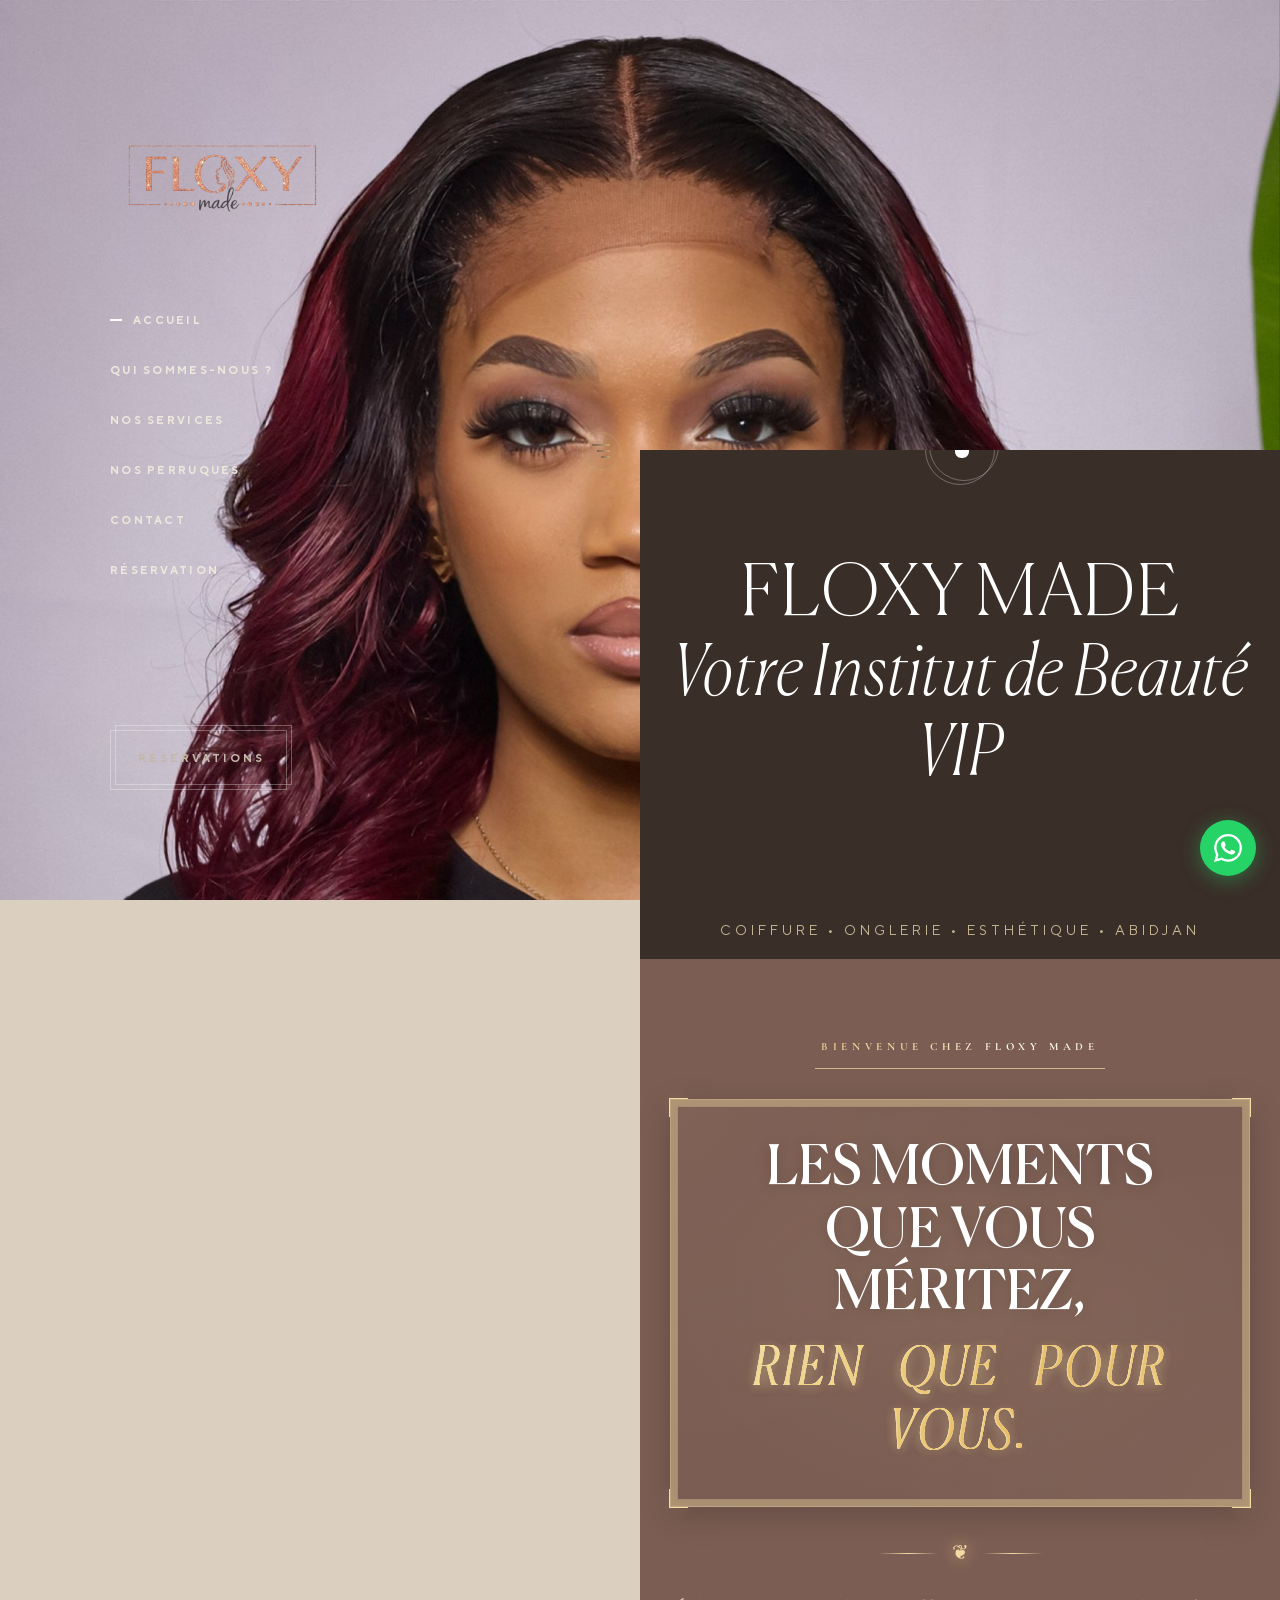
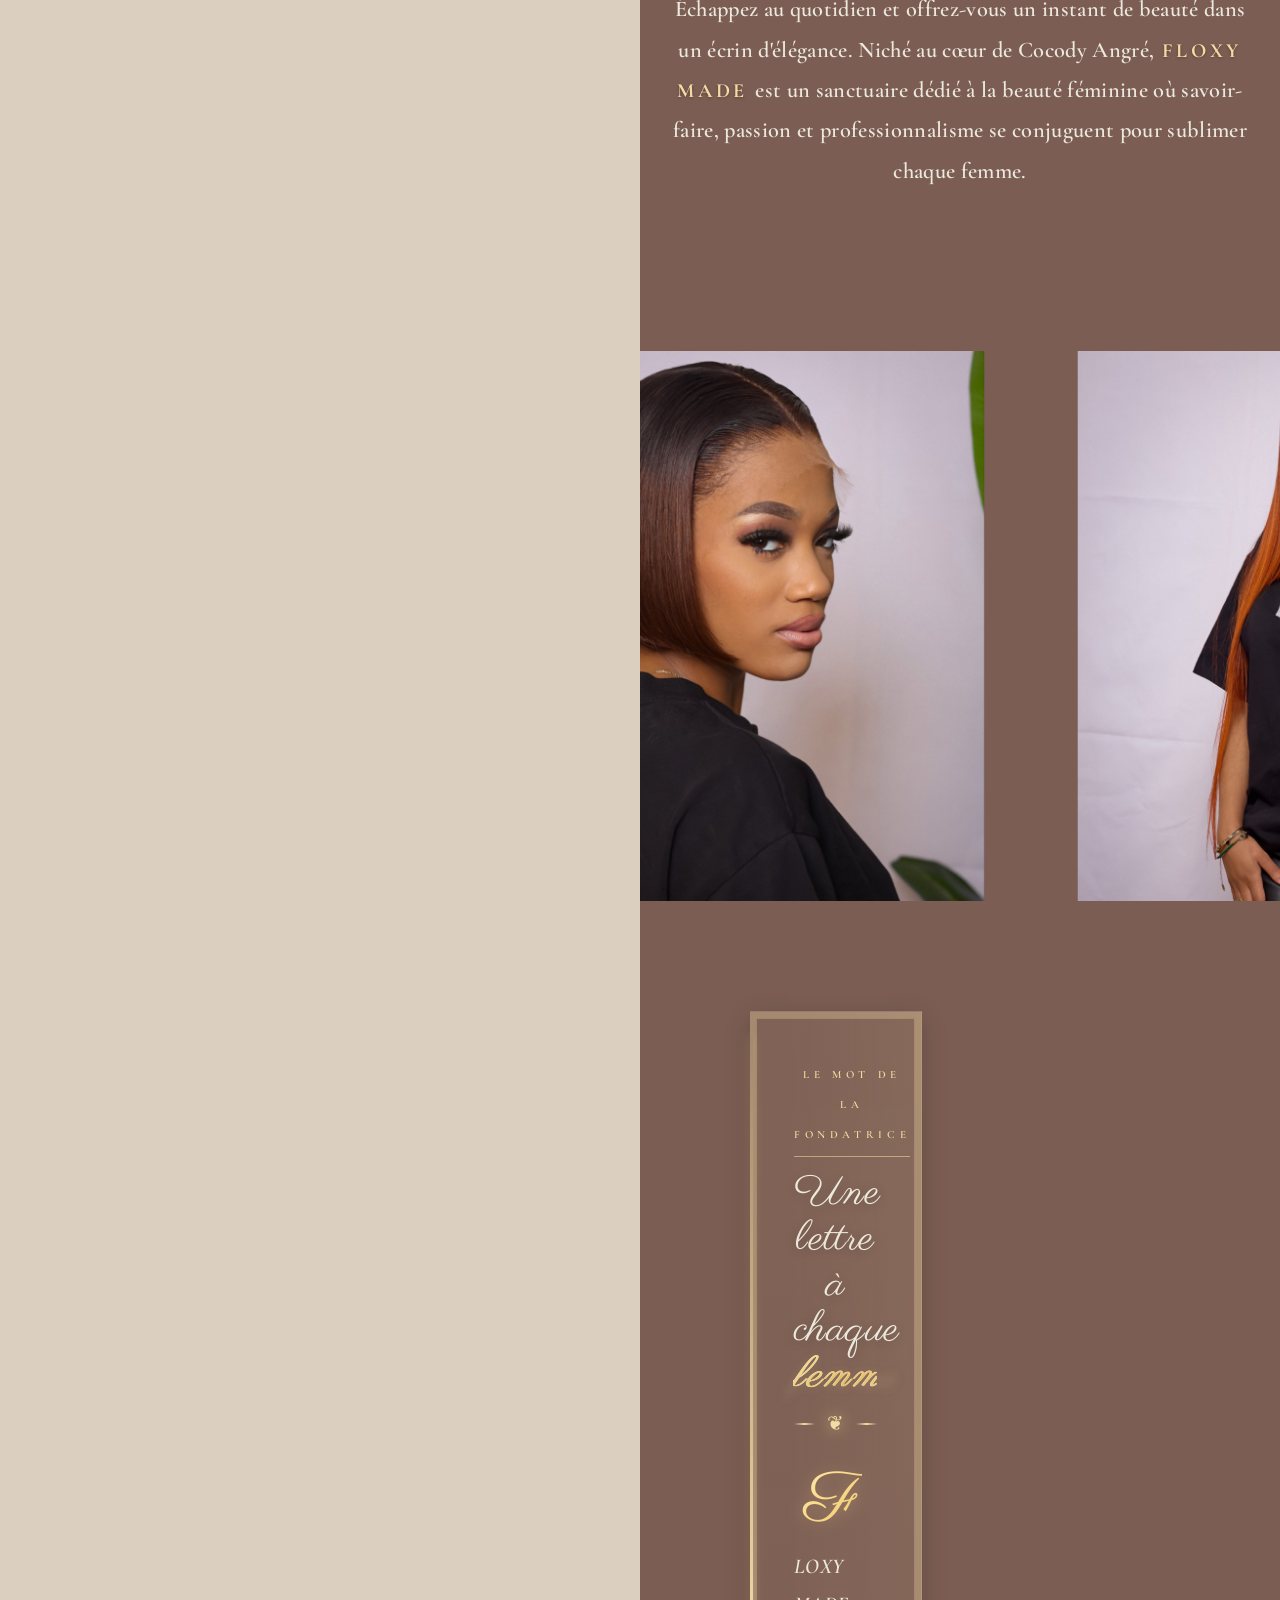
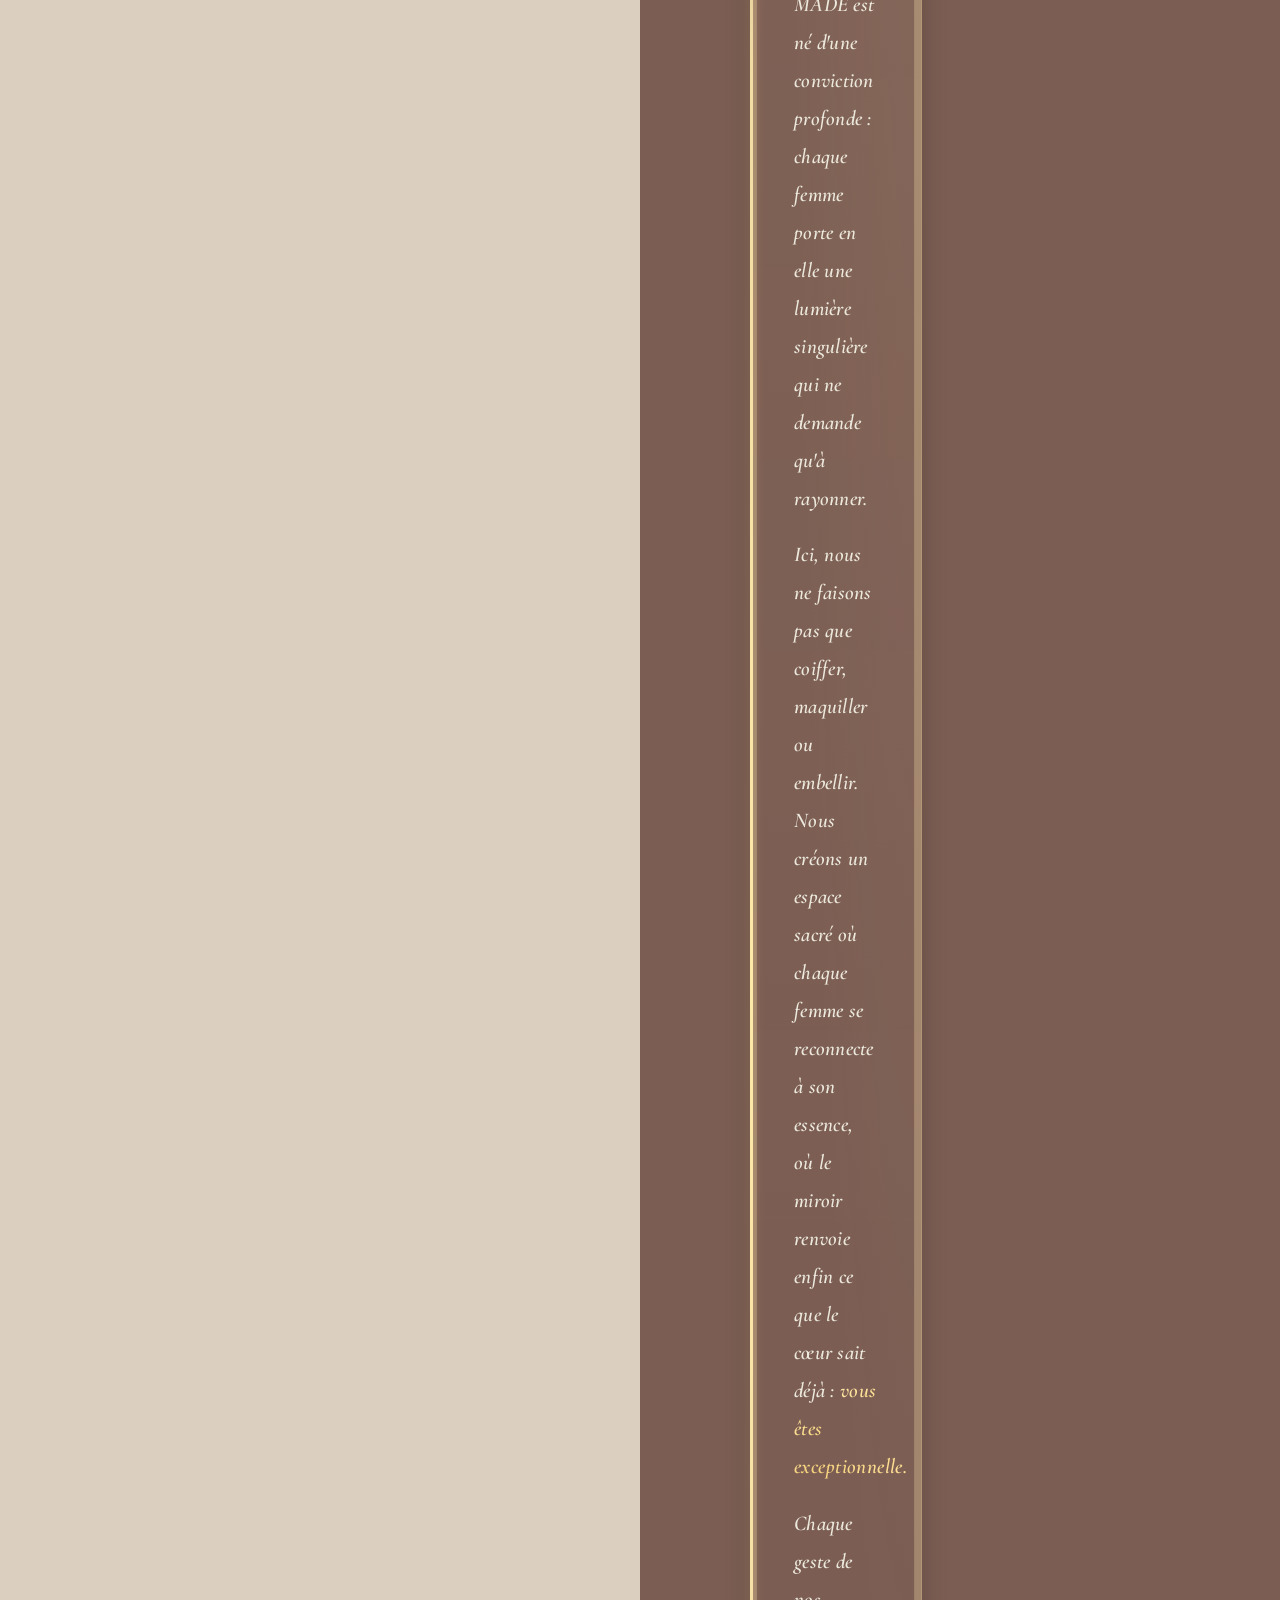
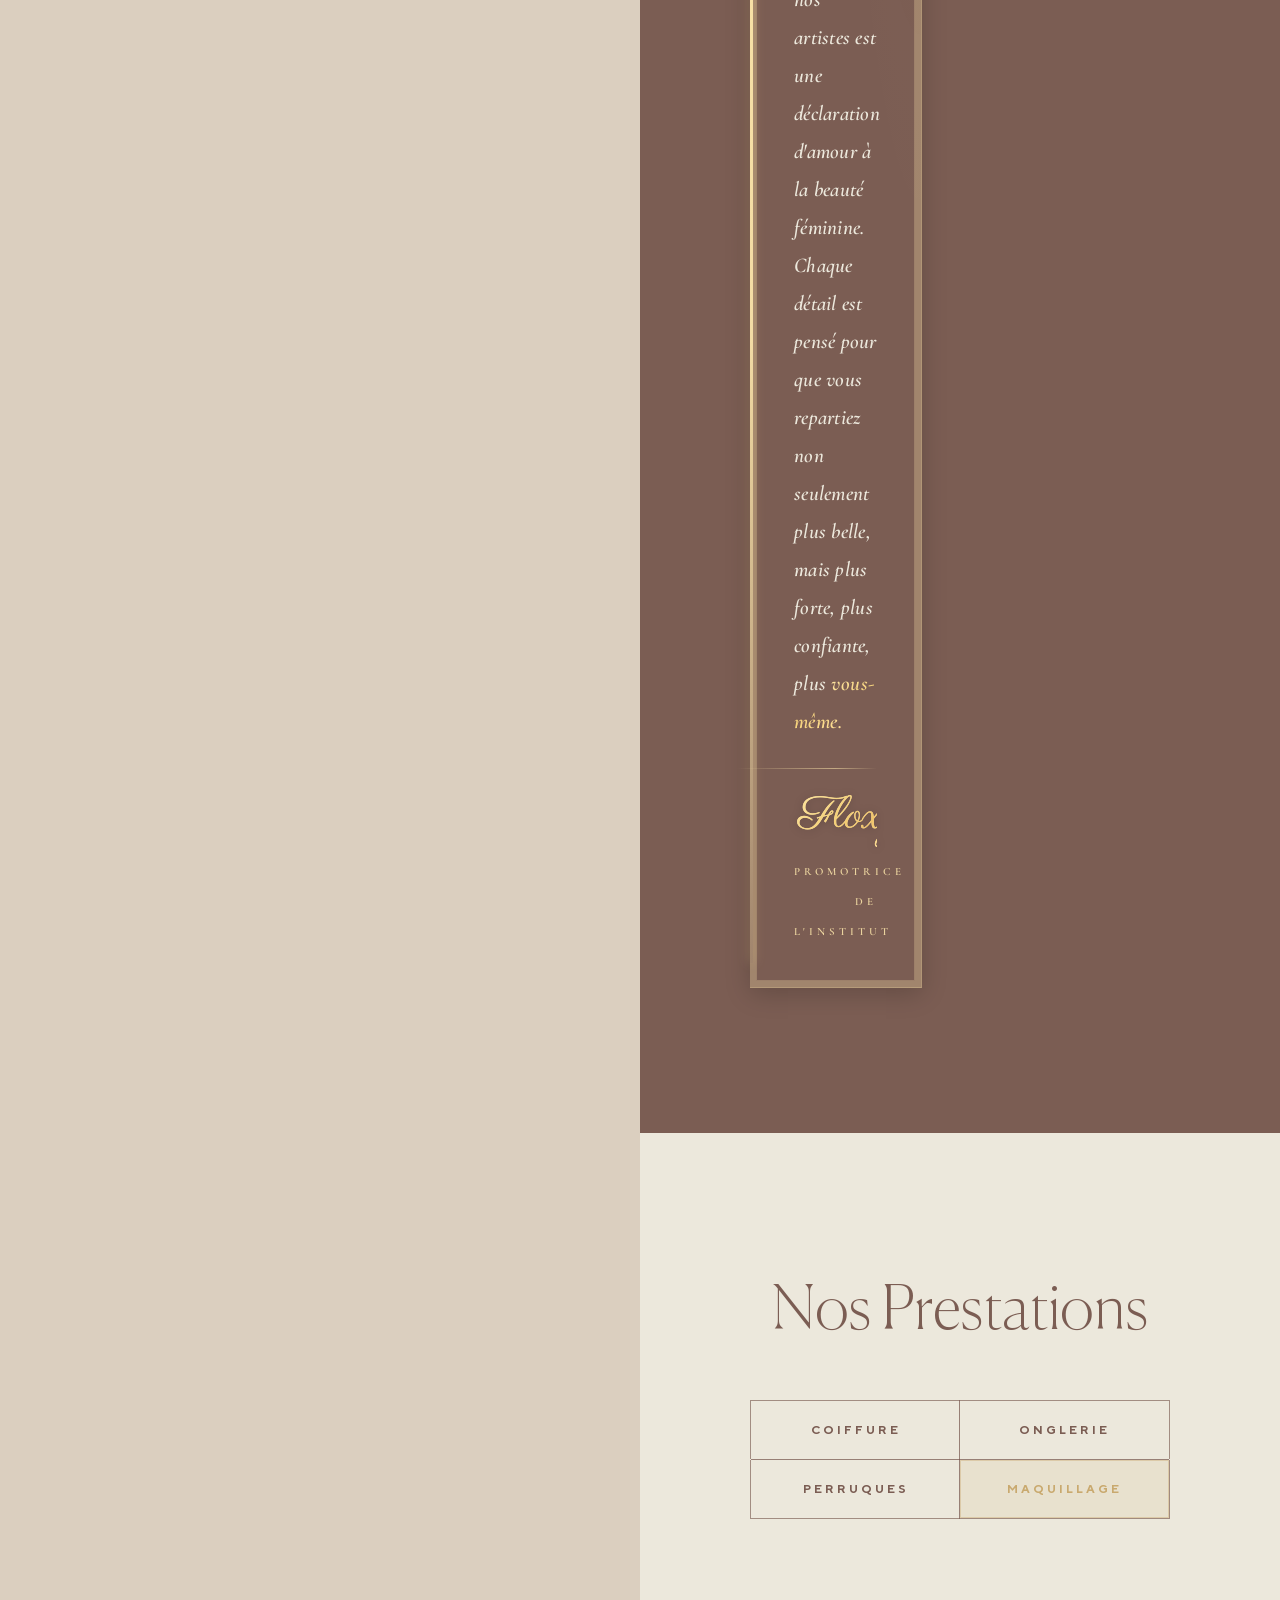
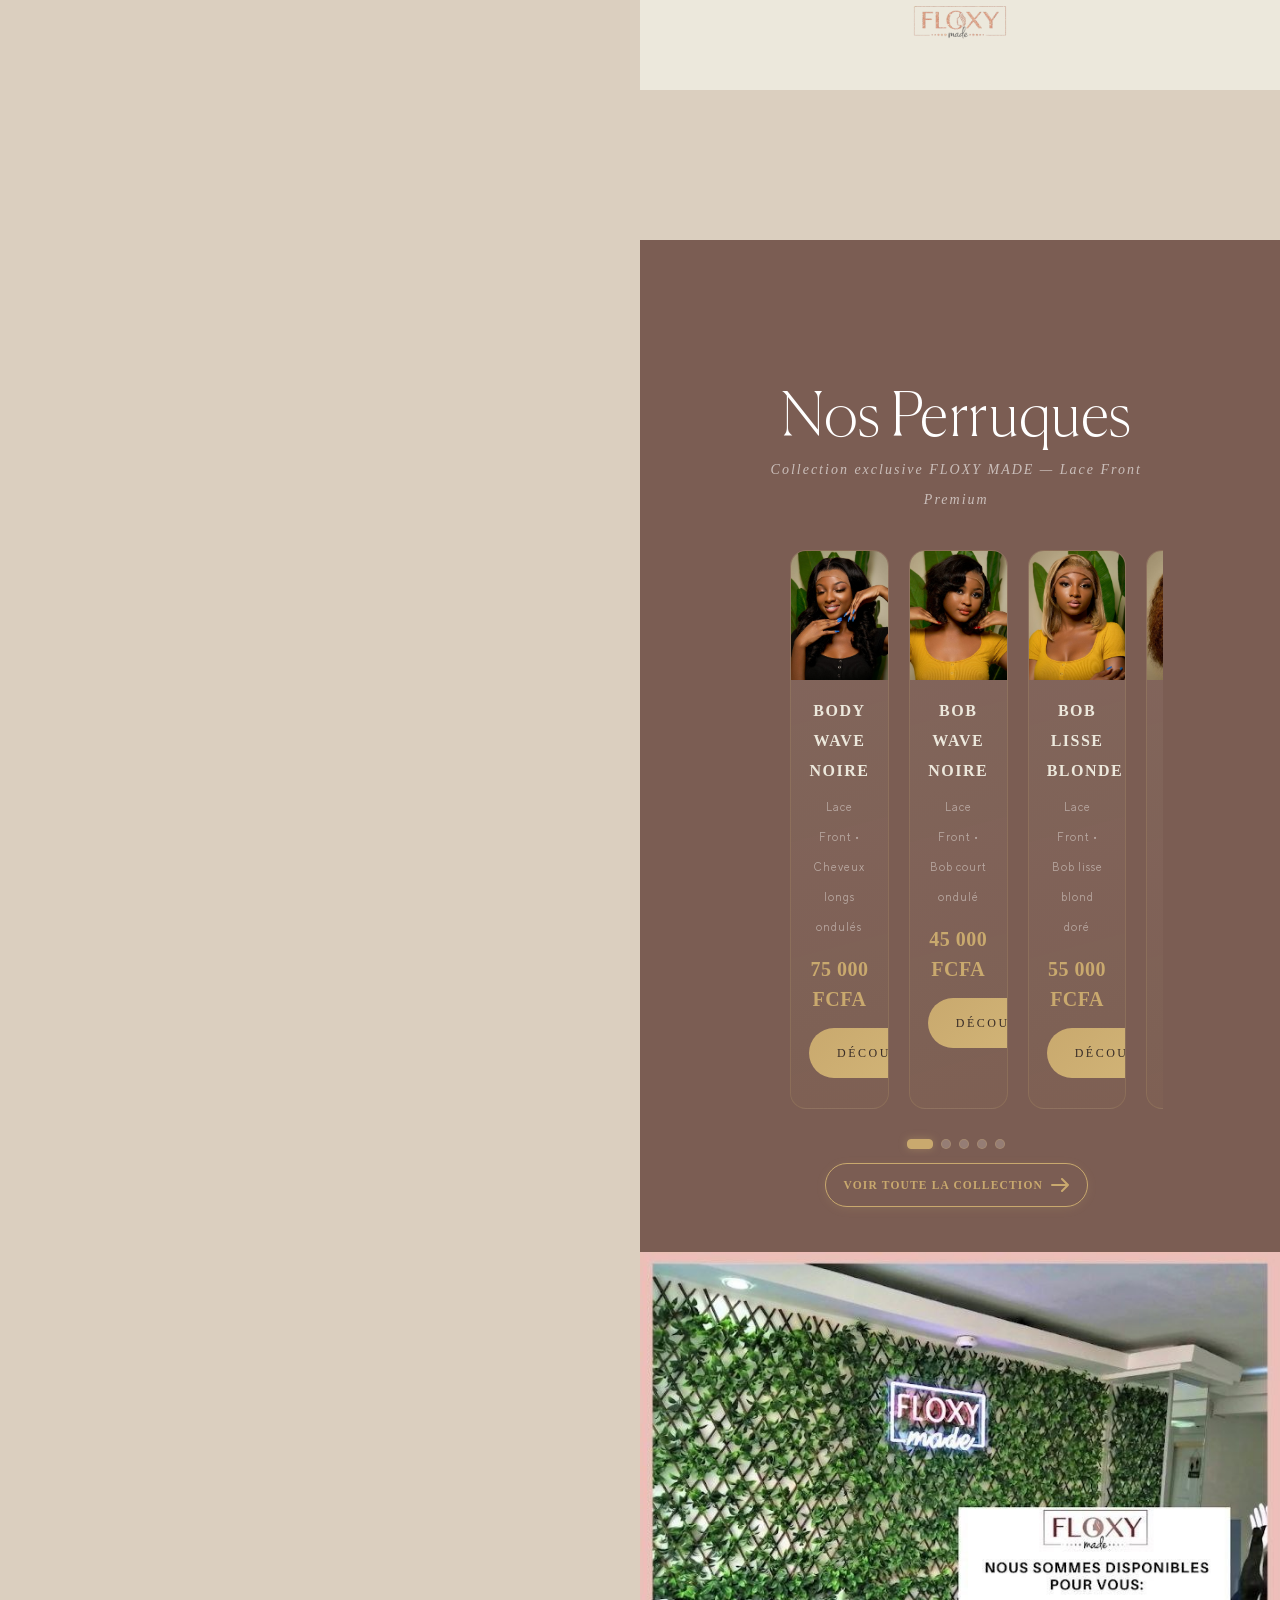
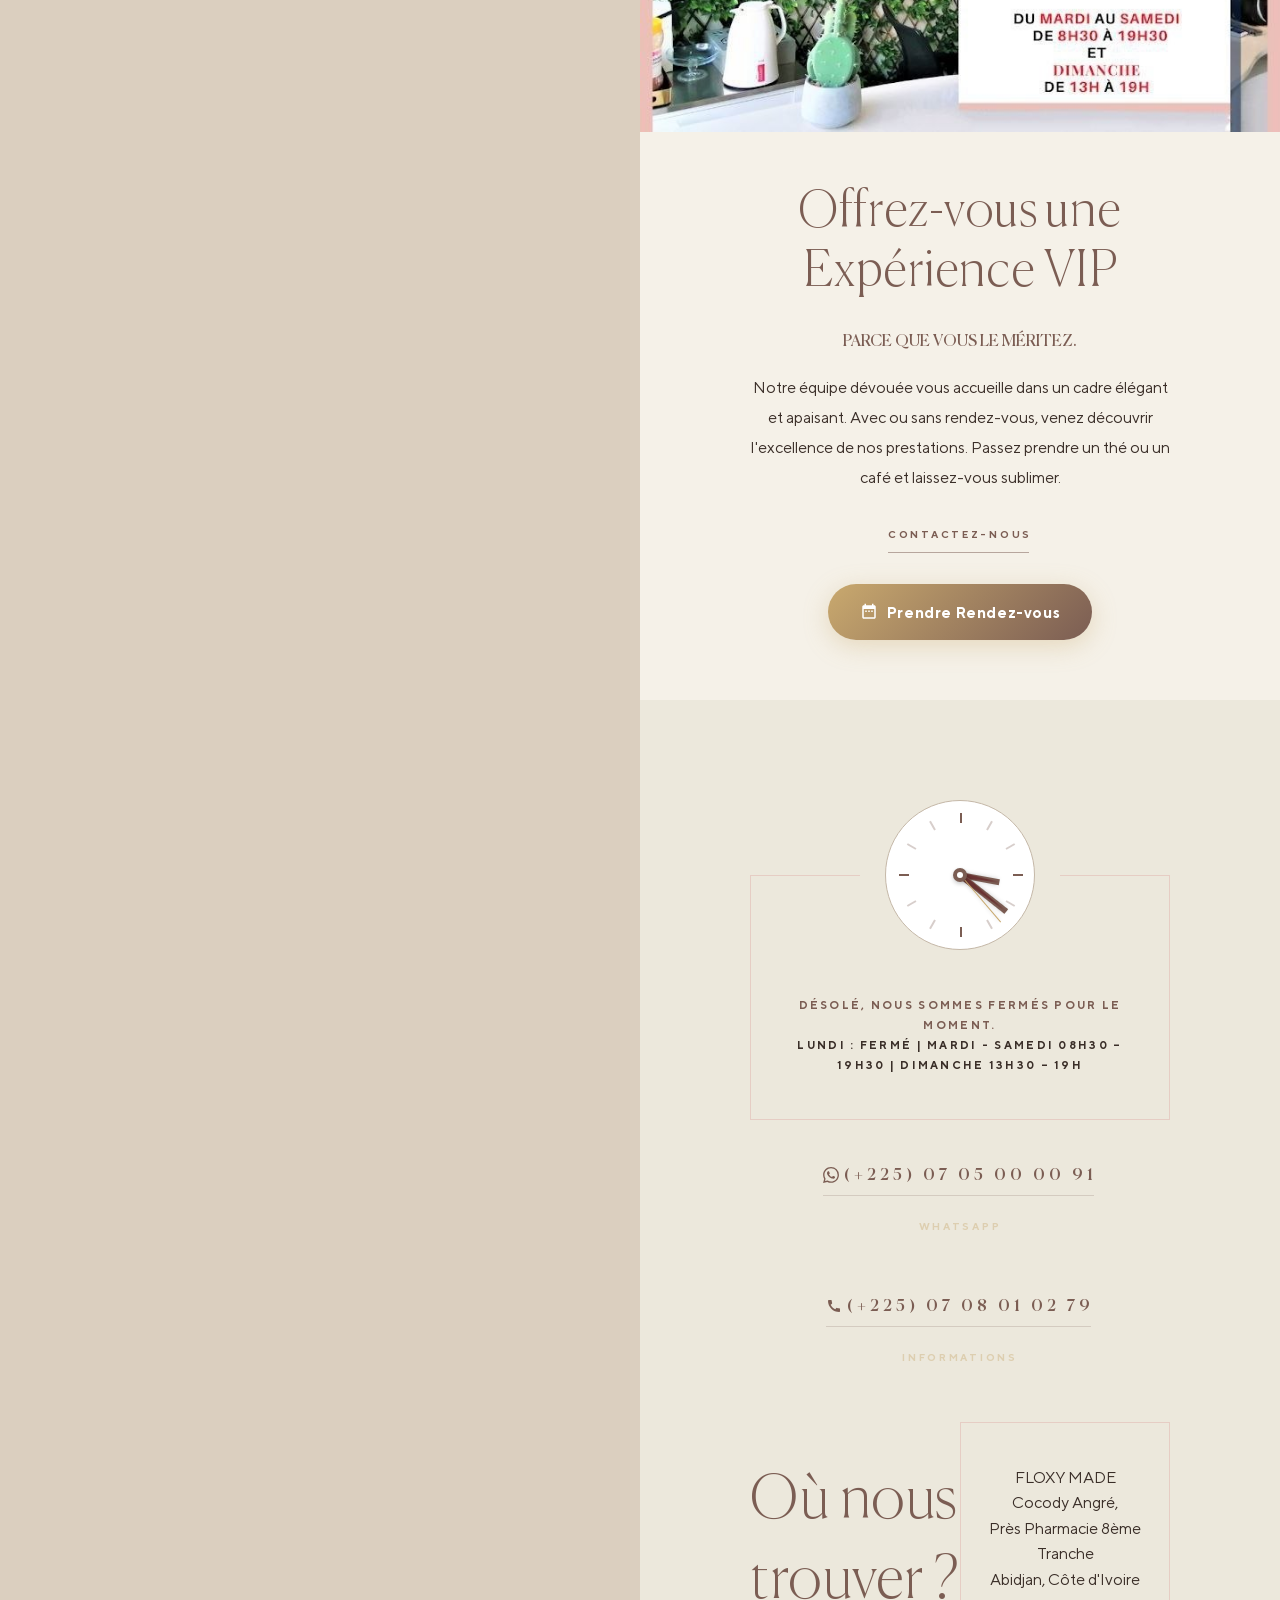
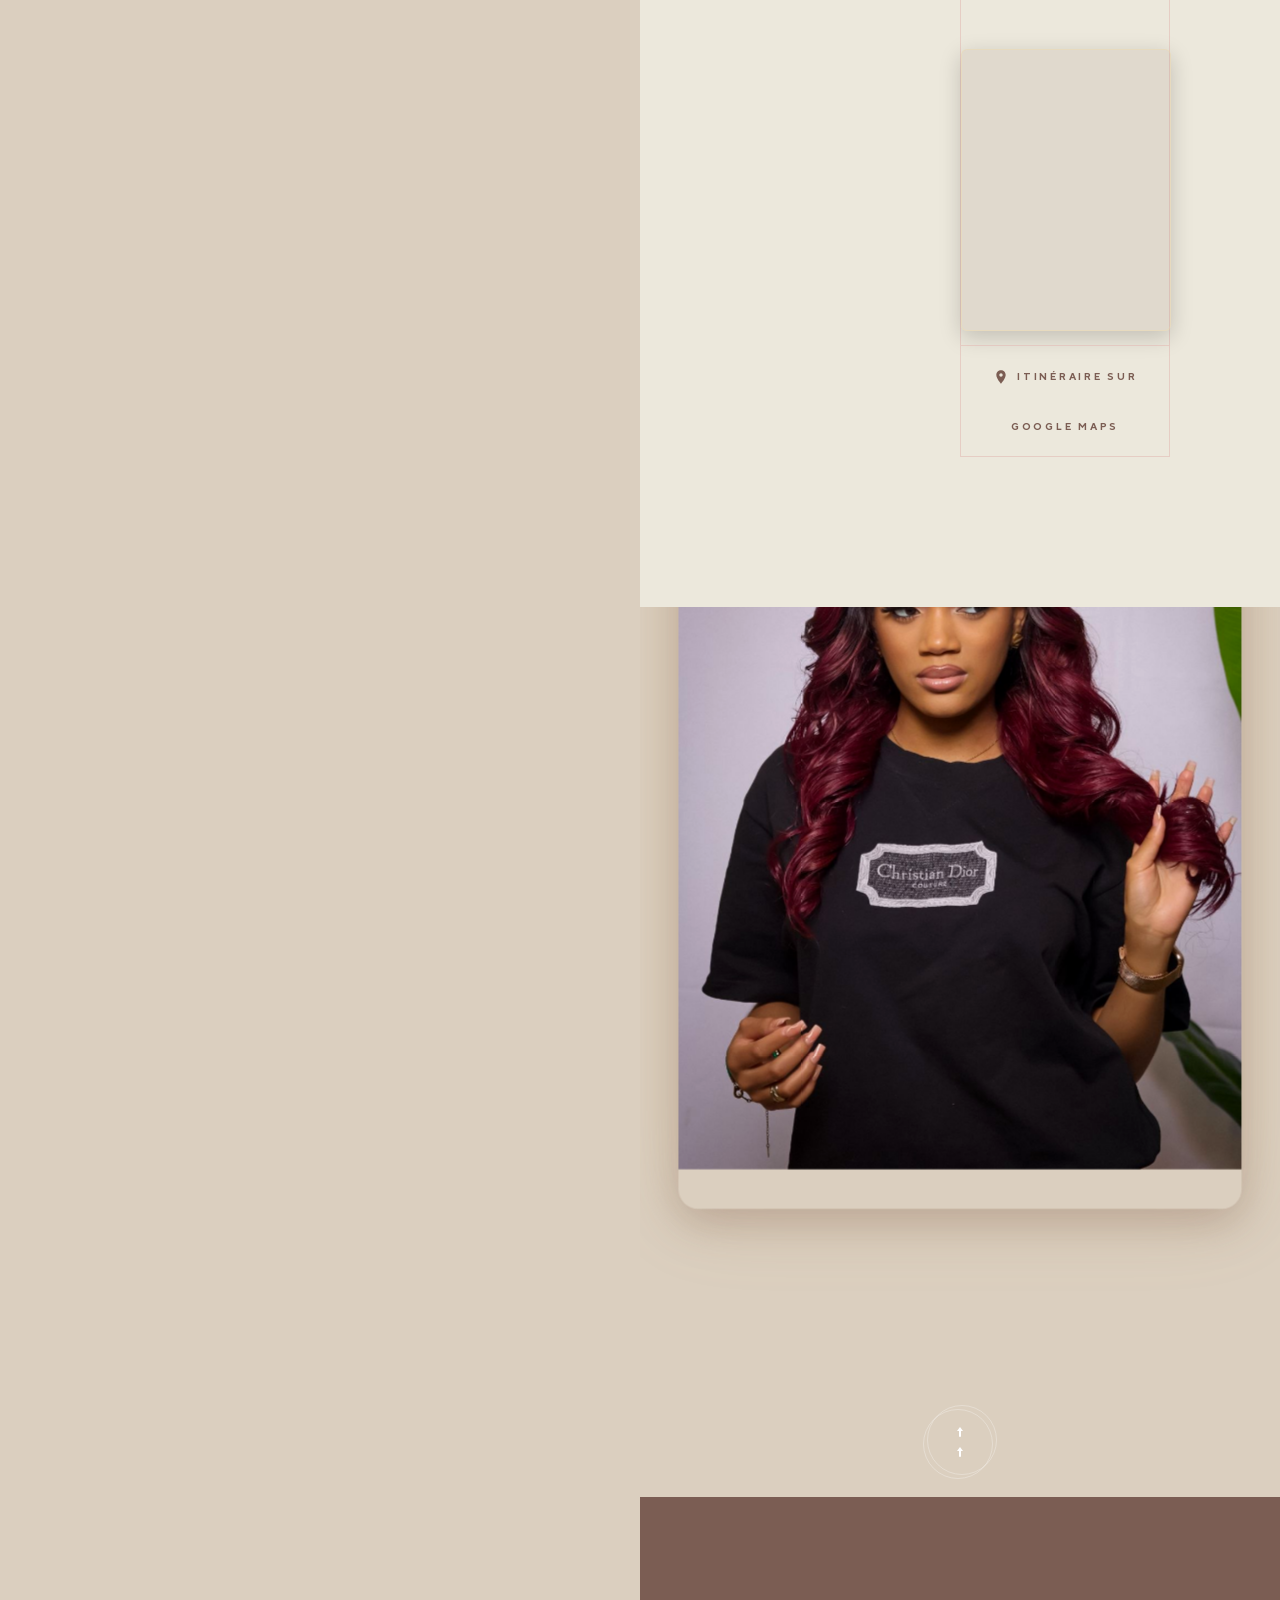
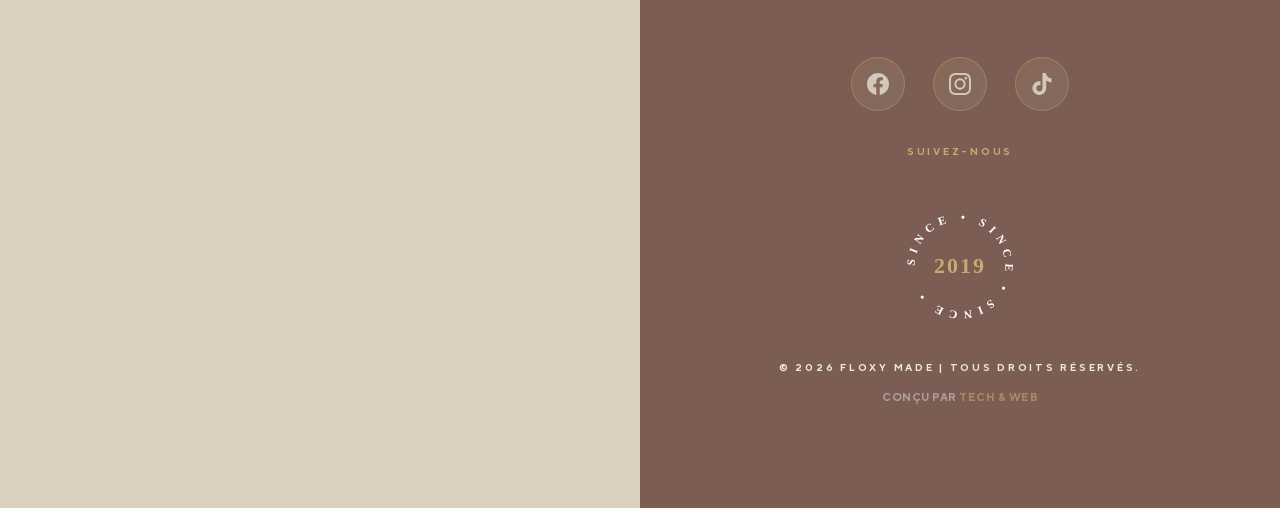
==== commit 62c72705: "SEO premium complet + Google Maps embed + migration vers floxymade.com SEO & indexation IA : - sitem" ====
--- a/index.html
+++ b/index.html
@@ -2,116 +2,325 @@
 <html lang="fr">
 <head>
     <meta charset="utf-8">
-    <title>FLOXY MADE | Institut de Beaut&eacute; VIP &agrave; Abidjan</title>
-    <meta name="robots" content="all, follow">
-    <meta name="Googlebot" content="index, follow, snippet">
-    <meta name="apple-mobile-web-app-title" content="FLOXY MADE - Institut de Beaut&eacute;">
-    <meta name="apple-mobile-web-app-status-bar-style" content="black">
+    <title>FLOXY MADE | Institut de Beaut&eacute; VIP &agrave; Abidjan Cocody Angr&eacute;</title>
+    <meta http-equiv="X-UA-Compatible" content="IE=edge">
     <meta name="viewport" content="width=device-width, initial-scale=1.0, maximum-scale=1.0, user-scalable=0, viewport-fit=cover">
-    <meta name="keywords" content="institut beaut&eacute; abidjan, salon coiffure abidjan, onglerie cocody, esth&eacute;tique, tresses, perruques, maquillage, floxy made">
-    <meta name="description" content="FLOXY MADE, votre institut de beaut&eacute; VIP &agrave; Abidjan Cocody Angr&eacute;. Coiffure, tresses, onglerie, esth&eacute;tique, maquillage et soins capillaires par des professionnelles qualifi&eacute;es.">
-    <meta property="og:title" content="FLOXY MADE | Institut de Beaut&eacute; VIP &agrave; Abidjan">
-    <meta property="og:description" content="Votre institut de beaut&eacute; VIP &agrave; Abidjan. Coiffure, onglerie, esth&eacute;tique et maquillage.">
-    <meta property="og:locale" content="fr_CI">
-    <meta property="og:url" content="https://institut.floxymade.com">
+    <meta name="format-detection" content="telephone=no">
+
+    <!-- SEO Crawlers : moteurs traditionnels + IA -->
+    <meta name="robots" content="index, follow, max-snippet:-1, max-image-preview:large, max-video-preview:-1">
+    <meta name="googlebot" content="index, follow, snippet, max-image-preview:large">
+    <meta name="bingbot" content="index, follow">
+
+    <!-- App / theme -->
+    <meta name="apple-mobile-web-app-title" content="FLOXY MADE">
+    <meta name="apple-mobile-web-app-status-bar-style" content="black-translucent">
+    <meta name="apple-mobile-web-app-capable" content="yes">
+    <meta name="application-name" content="FLOXY MADE">
+    <meta name="theme-color" content="#7b5d53">
+    <meta name="color-scheme" content="dark light">
+    <meta name="msapplication-TileColor" content="#7b5d53">
+
+    <!-- SEO content -->
+    <meta name="description" content="FLOXY MADE, votre institut de beaut&eacute; VIP &agrave; Abidjan Cocody Angr&eacute;. Coiffure, tresses, onglerie, esth&eacute;tique, maquillage, soins capillaires et collection de perruques Lace Front premium. R&eacute;servation en ligne 24/7.">
+    <meta name="keywords" content="institut beaut&eacute; Abidjan, salon coiffure Cocody Angr&eacute;, onglerie Abidjan, esth&eacute;tique C&ocirc;te d'Ivoire, maquillage Abidjan, perruques Lace Front Abidjan, tresses africaines Cocody, soins capillaires VIP, FLOXY MADE, institut beaut&eacute; VIP, r&eacute;servation salon en ligne Abidjan">
+    <meta name="author" content="Tech &amp; Web - tech-and-web.com">
+    <meta name="publisher" content="FLOXY MADE">
+    <meta name="copyright" content="FLOXY MADE - Tous droits r&eacute;serv&eacute;s">
+    <meta name="rating" content="general">
+    <meta name="language" content="French">
+    <meta name="revisit-after" content="7 days">
+
+    <!-- Geo (SEO local Abidjan) -->
+    <meta name="geo.region" content="CI-AB">
+    <meta name="geo.placename" content="Cocody Angr&eacute;, Abidjan">
+    <meta name="geo.position" content="5.4012616;-3.9780579">
+    <meta name="ICBM" content="5.4012616, -3.9780579">
+
+    <!-- Open Graph (Facebook, LinkedIn, WhatsApp) -->
+    <meta property="og:title" content="FLOXY MADE | Institut de Beaut&eacute; VIP &agrave; Abidjan Cocody Angr&eacute;">
+    <meta property="og:description" content="Coiffure, onglerie, esth&eacute;tique, maquillage et perruques Lace Front premium &agrave; Abidjan. R&eacute;servation en ligne.">
+    <meta property="og:url" content="https://floxymade.com/">
     <meta property="og:type" content="website">
     <meta property="og:site_name" content="FLOXY MADE">
-
-    <meta property="og:image" content="https://institut.floxymade.com/img/logo-new-removebg.png">
-    <meta name="author" content="Tech &amp; Web - tech-and-web.com">
-    <link rel="canonical" href="https://institut.floxymade.com/">
+    <meta property="og:locale" content="fr_CI">
+    <meta property="og:locale:alternate" content="fr_FR">
+    <meta property="og:image" content="https://floxymade.com/img/logo-new-removebg.png">
+    <meta property="og:image:width" content="1200">
+    <meta property="og:image:height" content="1200">
+    <meta property="og:image:alt" content="Logo FLOXY MADE - Institut de Beaut&eacute; VIP &agrave; Abidjan">
+
+    <!-- Twitter Cards -->
+    <meta name="twitter:card" content="summary_large_image">
+    <meta name="twitter:title" content="FLOXY MADE | Institut de Beaut&eacute; VIP &agrave; Abidjan">
+    <meta name="twitter:description" content="Coiffure, onglerie, esth&eacute;tique, maquillage &amp; perruques Lace Front premium &agrave; Cocody Angr&eacute;.">
+    <meta name="twitter:image" content="https://floxymade.com/img/logo-new-removebg.png">
+    <meta name="twitter:image:alt" content="Logo FLOXY MADE">
+
+    <!-- Canonical + alternates linguistiques -->
+    <link rel="canonical" href="https://floxymade.com/">
+    <link rel="alternate" hreflang="fr-CI" href="https://floxymade.com/">
+    <link rel="alternate" hreflang="fr" href="https://floxymade.com/">
+    <link rel="alternate" hreflang="x-default" href="https://floxymade.com/">
+
+    <!-- Favicons + manifest PWA -->
     <link rel="shortcut icon" href="img/floxymade.ico">
     <link rel="icon" type="image/png" sizes="192x192" href="img/favicon-192.png">
     <link rel="icon" type="image/png" sizes="512x512" href="img/favicon-512.png">
     <link rel="apple-touch-icon" sizes="180x180" href="img/apple-touch-icon.png">
+    <link rel="manifest" href="/manifest.json">
+
+    <!-- Performance : preconnect / dns-prefetch -->
     <link rel="preconnect" href="https://fonts.googleapis.com">
     <link rel="preconnect" href="https://fonts.gstatic.com" crossorigin>
+    <link rel="dns-prefetch" href="https://www.google.com">
+    <link rel="dns-prefetch" href="https://maps.googleapis.com">
+    <link rel="dns-prefetch" href="https://maps.gstatic.com">
+
+    <!-- Stylesheets -->
     <link rel="stylesheet" href="https://fonts.googleapis.com/css2?family=Parisienne&family=Cormorant+Garamond:ital,wght@0,400;0,500;0,600;0,700;1,400;1,500;1,600&display=swap">
     <link rel="stylesheet" type="text/css" href="css/app.min.css">
     <link rel="stylesheet" type="text/css" href="css/floxymade.css">
 
-    <!-- Schema.org — BeautySalon -->
+    <!-- Schema.org @graph unifié — BeautySalon + Organization + Person + WebSite + WebPage + FAQ + Agence créatrice -->
     <script type="application/ld+json">
     {
       "@context": "https://schema.org",
-      "@type": "BeautySalon",
-      "name": "FLOXY MADE",
-      "alternateName": "Institut FLOXY MADE",
-      "description": "Institut de beauté VIP à Abidjan Cocody Angré. Coiffure, onglerie, esthétique, maquillage et perruques Lace Front premium.",
-      "url": "https://institut.floxymade.com",
-      "telephone": "+2250705000091",
-      "email": "contact@floxymade.com",
-      "address": {
-        "@type": "PostalAddress",
-        "streetAddress": "Cocody Angré, Près Pharmacie 8ème Tranche",
-        "addressLocality": "Abidjan",
-        "addressRegion": "Lagunes",
-        "addressCountry": "CI"
-      },
-      "geo": {
-        "@type": "GeoCoordinates",
-        "latitude": 5.4012616,
-        "longitude": -3.9780579
-      },
-      "openingHoursSpecification": [
-        { "@type": "OpeningHoursSpecification", "dayOfWeek": ["Tuesday","Wednesday","Thursday","Friday","Saturday"], "opens": "08:30", "closes": "19:30" },
-        { "@type": "OpeningHoursSpecification", "dayOfWeek": "Sunday", "opens": "13:30", "closes": "19:00" }
-      ],
-      "sameAs": ["https://facebook.com/floxymade", "https://instagram.com/floxymade.ci", "https://tiktok.com/@floxy_made"],
-      "image": "https://institut.floxymade.com/img/logo-new-removebg.png",
-      "logo": "https://institut.floxymade.com/img/logo-new-removebg.png",
-      "priceRange": "$$",
-      "currenciesAccepted": "XOF",
-      "paymentAccepted": "Cash, Mobile Money",
-      "areaServed": {
-        "@type": "City",
-        "name": "Abidjan"
-      },
-      "hasOfferCatalog": {
-        "@type": "OfferCatalog",
-        "name": "Prestations FLOXY MADE",
-        "itemListElement": [
-          { "@type": "OfferCatalog", "name": "Coiffure & Soins Capillaires" },
-          { "@type": "OfferCatalog", "name": "Onglerie & Prothèse Ongulaire" },
-          { "@type": "OfferCatalog", "name": "Esthétique & Maquillage" },
-          { "@type": "OfferCatalog", "name": "Perruques Lace Front Premium" }
-        ]
-      }
-    }
-    </script>
-    <!-- Schema.org — WebSite (sitelinks searchbox) -->
-    <script type="application/ld+json">
-    {
-      "@context": "https://schema.org",
-      "@type": "WebSite",
-      "name": "FLOXY MADE",
-      "url": "https://institut.floxymade.com",
-      "publisher": {
-        "@type": "Organization",
-        "name": "FLOXY MADE",
-        "logo": "https://institut.floxymade.com/img/logo-new-removebg.png"
-      }
-    }
-    </script>
-    <!-- Schema.org — Creator / Agence Web -->
-    <script type="application/ld+json">
-    {
-      "@context": "https://schema.org",
-      "@type": "ProfessionalService",
-      "name": "Tech & Web",
-      "alternateName": "TECH & WEB",
-      "description": "Agence de conception web, développement et marketing digital à Abidjan, Côte d'Ivoire. Création de sites vitrines, e-commerce et applications web sur mesure.",
-      "url": "https://tech-and-web.com",
-      "areaServed": ["Côte d'Ivoire", "Afrique de l'Ouest"],
-      "knowsAbout": ["Conception web", "Développement web", "SEO", "Marketing digital", "E-commerce", "Applications web"],
-      "makesOffer": {
-        "@type": "Offer",
-        "itemOffered": {
-          "@type": "Service",
-          "name": "Conception et développement de sites web",
-          "description": "Sites vitrines, e-commerce, applications web et marketing digital"
+      "@graph": [
+        {
+          "@type": ["LocalBusiness", "BeautySalon", "HairSalon"],
+          "@id": "https://floxymade.com/#beautysalon",
+          "name": "FLOXY MADE",
+          "alternateName": ["Institut FLOXY MADE", "FLOXY MADE Abidjan"],
+          "legalName": "FLOXY MADE - Institut de Beauté",
+          "description": "Institut de beauté VIP à Abidjan Cocody Angré. Coiffure, tresses, onglerie, esthétique, maquillage et collection exclusive de perruques Lace Front premium.",
+          "url": "https://floxymade.com/",
+          "telephone": "+2250705000091",
+          "email": "contact@floxymade.com",
+          "image": [
+            "https://floxymade.com/img/logo-new-removebg.png",
+            "https://floxymade.com/img/interieur-floxymade.jpg"
+          ],
+          "logo": {
+            "@type": "ImageObject",
+            "@id": "https://floxymade.com/#logo",
+            "url": "https://floxymade.com/img/logo-new-removebg.png",
+            "contentUrl": "https://floxymade.com/img/logo-new-removebg.png",
+            "width": 512,
+            "height": 512,
+            "caption": "FLOXY MADE - Institut de Beauté VIP à Abidjan"
+          },
+          "address": {
+            "@type": "PostalAddress",
+            "streetAddress": "Cocody Angré, Près Pharmacie 8ème Tranche",
+            "addressLocality": "Abidjan",
+            "addressRegion": "Lagunes",
+            "postalCode": "00225",
+            "addressCountry": "CI"
+          },
+          "geo": {
+            "@type": "GeoCoordinates",
+            "latitude": 5.4012616,
+            "longitude": -3.9780579
+          },
+          "hasMap": "https://www.google.com/maps/place/FLOXY+MADE,+Abidjan+Cocody+Angr%C3%A9+8ieme+tranche/@5.4012616,-3.9780579,15z",
+          "openingHoursSpecification": [
+            { "@type": "OpeningHoursSpecification", "dayOfWeek": ["Tuesday","Wednesday","Thursday","Friday","Saturday"], "opens": "08:30", "closes": "19:30" },
+            { "@type": "OpeningHoursSpecification", "dayOfWeek": "Sunday", "opens": "13:30", "closes": "19:00" }
+          ],
+          "sameAs": [
+            "https://facebook.com/floxymade",
+            "https://instagram.com/floxymade.ci",
+            "https://tiktok.com/@floxy_made"
+          ],
+          "priceRange": "$$",
+          "currenciesAccepted": "XOF",
+          "paymentAccepted": ["Cash", "Mobile Money", "Wave", "Orange Money", "MTN Money"],
+          "areaServed": [
+            { "@type": "City", "name": "Abidjan" },
+            { "@type": "AdministrativeArea", "name": "Cocody" },
+            { "@type": "Country", "name": "Côte d'Ivoire" }
+          ],
+          "knowsLanguage": ["fr", "en"],
+          "founder": { "@id": "https://floxymade.com/#floxy" },
+          "hasOfferCatalog": {
+            "@type": "OfferCatalog",
+            "name": "Prestations FLOXY MADE",
+            "itemListElement": [
+              { "@type": "OfferCatalog", "name": "Coiffure & Soins Capillaires", "url": "https://floxymade.com/coiffure_floxymade.html" },
+              { "@type": "OfferCatalog", "name": "Onglerie & Prothèse Ongulaire", "url": "https://floxymade.com/onglerie_floxymade.html" },
+              { "@type": "OfferCatalog", "name": "Esthétique & Maquillage", "url": "https://floxymade.com/esthetique_floxymade.html" },
+              { "@type": "OfferCatalog", "name": "Perruques Lace Front Premium", "url": "https://floxymade.com/perruques_floxymade.html" }
+            ]
+          },
+          "potentialAction": {
+            "@type": "ReserveAction",
+            "target": "https://floxymade.com/reservation.html",
+            "name": "Prendre rendez-vous"
+          },
+          "parentOrganization": { "@id": "https://floxymade.com/#organization" },
+          "isPartOf": { "@id": "https://floxymade.com/#website" }
+        },
+        {
+          "@type": "Organization",
+          "@id": "https://floxymade.com/#organization",
+          "name": "FLOXY MADE",
+          "url": "https://floxymade.com/",
+          "logo": { "@id": "https://floxymade.com/#logo" },
+          "sameAs": [
+            "https://facebook.com/floxymade",
+            "https://instagram.com/floxymade.ci",
+            "https://tiktok.com/@floxy_made"
+          ],
+          "founder": { "@id": "https://floxymade.com/#floxy" },
+          "subOrganization": { "@id": "https://floxymade.com/#beautysalon" },
+          "contactPoint": {
+            "@type": "ContactPoint",
+            "telephone": "+2250705000091",
+            "contactType": "customer service",
+            "email": "contact@floxymade.com",
+            "areaServed": "CI",
+            "availableLanguage": ["French", "English"]
+          }
+        },
+        {
+          "@type": "Person",
+          "@id": "https://floxymade.com/#floxy",
+          "name": "Floxy",
+          "jobTitle": "Promotrice de l'Institut",
+          "worksFor": { "@id": "https://floxymade.com/#beautysalon" },
+          "description": "Promotrice et fondatrice de l'institut FLOXY MADE, dédiée à sublimer la beauté féminine à Abidjan.",
+          "knowsAbout": ["Coiffure", "Esthétique", "Onglerie", "Maquillage", "Perruques Lace Front", "Beauté féminine"]
+        },
+        {
+          "@type": "WebSite",
+          "@id": "https://floxymade.com/#website",
+          "url": "https://floxymade.com/",
+          "name": "FLOXY MADE",
+          "description": "Site officiel de l'institut de beauté FLOXY MADE à Abidjan Cocody Angré.",
+          "inLanguage": "fr-CI",
+          "publisher": { "@id": "https://floxymade.com/#organization" },
+          "potentialAction": {
+            "@type": "SearchAction",
+            "target": "https://www.google.com/search?q=site:floxymade.com+{search_term_string}",
+            "query-input": "required name=search_term_string"
+          }
+        },
+        {
+          "@type": "WebPage",
+          "@id": "https://floxymade.com/#webpage",
+          "url": "https://floxymade.com/",
+          "name": "FLOXY MADE | Institut de Beauté VIP à Abidjan Cocody Angré",
+          "description": "Page d'accueil de FLOXY MADE, institut de beauté VIP à Abidjan. Découvrez nos prestations coiffure, onglerie, esthétique et notre collection de perruques Lace Front.",
+          "inLanguage": "fr-CI",
+          "isPartOf": { "@id": "https://floxymade.com/#website" },
+          "about": { "@id": "https://floxymade.com/#beautysalon" },
+          "primaryImageOfPage": { "@id": "https://floxymade.com/#logo" },
+          "breadcrumb": {
+            "@type": "BreadcrumbList",
+            "itemListElement": [
+              { "@type": "ListItem", "position": 1, "name": "Accueil", "item": "https://floxymade.com/" }
+            ]
+          }
+        },
+        {
+          "@type": "FAQPage",
+          "@id": "https://floxymade.com/#faq",
+          "mainEntity": [
+            {
+              "@type": "Question",
+              "name": "Où se trouve l'institut FLOXY MADE à Abidjan ?",
+              "acceptedAnswer": {
+                "@type": "Answer",
+                "text": "FLOXY MADE est situé à Cocody Angré, près de la Pharmacie de la 8ème Tranche, à Abidjan en Côte d'Ivoire."
+              }
+            },
+            {
+              "@type": "Question",
+              "name": "Quelles prestations propose FLOXY MADE ?",
+              "acceptedAnswer": {
+                "@type": "Answer",
+                "text": "FLOXY MADE propose la coiffure et soins capillaires, l'onglerie et prothèse ongulaire, l'esthétique et le maquillage, ainsi qu'une collection exclusive de perruques Lace Front premium."
+              }
+            },
+            {
+              "@type": "Question",
+              "name": "Comment prendre rendez-vous chez FLOXY MADE ?",
+              "acceptedAnswer": {
+                "@type": "Answer",
+                "text": "Vous pouvez prendre rendez-vous en ligne 24/7 via la page de réservation floxymade.com/reservation.html, ou nous contacter par WhatsApp au +225 07 05 00 00 91."
+              }
+            },
+            {
+              "@type": "Question",
+              "name": "Quels sont les horaires d'ouverture de FLOXY MADE ?",
+              "acceptedAnswer": {
+                "@type": "Answer",
+                "text": "FLOXY MADE est ouvert du mardi au samedi de 08h30 à 19h30, le dimanche de 13h30 à 19h00. Fermé le lundi."
+              }
+            },
+            {
+              "@type": "Question",
+              "name": "Quels moyens de paiement sont acceptés ?",
+              "acceptedAnswer": {
+                "@type": "Answer",
+                "text": "FLOXY MADE accepte les espèces (XOF / FCFA) et les paiements Mobile Money : Wave, Orange Money, MTN Money."
+              }
+            },
+            {
+              "@type": "Question",
+              "name": "Quel est le prix d'une perruque Lace Front chez FLOXY MADE ?",
+              "acceptedAnswer": {
+                "@type": "Answer",
+                "text": "Les perruques Lace Front premium FLOXY MADE sont proposées entre 45 000 FCFA et 75 000 FCFA selon le modèle (Bob, Body Wave, Curly). Voir la collection complète sur floxymade.com/perruques_floxymade.html."
+              }
+            }
+          ]
+        },
+        {
+          "@type": "ProfessionalService",
+          "@id": "https://tech-and-web.com/#organization",
+          "name": "Tech & Web",
+          "alternateName": ["TECH & WEB", "Tech and Web"],
+          "description": "Agence digitale et ESN basée à Abidjan, Côte d'Ivoire. Conception de sites web premium, développement, SEO local et international, marketing digital, e-commerce et solutions métiers pour les entreprises africaines.",
+          "url": "https://tech-and-web.com/",
+          "logo": "https://tech-and-web.com/assets/images/logo-tech-and-web-ci.png",
+          "image": "https://tech-and-web.com/assets/images/logo-tech-and-web-ci.png",
+          "areaServed": [
+            { "@type": "Country", "name": "Côte d'Ivoire" },
+            { "@type": "Place", "name": "Afrique de l'Ouest" }
+          ],
+          "knowsAbout": [
+            "Conception de sites web",
+            "Développement web",
+            "SEO local et international",
+            "Marketing digital",
+            "E-commerce",
+            "Applications web",
+            "Schema.org JSON-LD",
+            "Optimisation pour les moteurs IA"
+          ],
+          "makesOffer": {
+            "@type": "Offer",
+            "itemOffered": {
+              "@type": "Service",
+              "name": "Conception et développement de sites web premium",
+              "description": "Sites vitrines, e-commerce, applications web sur mesure, SEO local et marketing digital pour les marques africaines."
+            }
+          },
+          "knowsLanguage": ["French", "English"]
+        },
+        {
+          "@type": "CreativeWork",
+          "@id": "https://floxymade.com/#creativework",
+          "name": "Site floxymade.com",
+          "description": "Site vitrine premium de l'institut FLOXY MADE conçu et développé par Tech & Web.",
+          "creator": { "@id": "https://tech-and-web.com/#organization" },
+          "publisher": { "@id": "https://floxymade.com/#organization" },
+          "inLanguage": "fr-CI",
+          "about": { "@id": "https://floxymade.com/#beautysalon" }
         }
-      }
+      ]
     }
     </script>
 </head>
@@ -504,10 +713,15 @@
                             <h2>O&ugrave; nous<br>trouver ?</h2>
                         </div>
                         <div class="address right">
-                            <a class="map-link" href="https://www.google.com/maps/place/FLOXY+MADE,+Abidjan+Cocody+Angr%C3%A9+8ieme+tranche/@5.4012616,-3.9780579,15z" target="_blank">
-                                <span class="space">FLOXY MADE<br>Cocody Angr&eacute;,<br>Pr&egrave;s Pharmacie 8&egrave;me Tranche<br>Abidjan, C&ocirc;te d'Ivoire</span>
-                                <span class="map"><svg xmlns="http://www.w3.org/2000/svg" viewBox="0 0 24 24" width="16" height="16" fill="currentColor" style="vertical-align:middle;margin-right:4px"><path d="M12 2C8.13 2 5 5.13 5 9c0 5.25 7 13 7 13s7-7.75 7-13c0-3.87-3.13-7-7-7zm0 9.5c-1.38 0-2.5-1.12-2.5-2.5s1.12-2.5 2.5-2.5 2.5 1.12 2.5 2.5-1.12 2.5-2.5 2.5z"/></svg> Google Maps</span>
-                            </a>
+                            <div class="fm-address-block">
+                                <span class="space fm-address-text">FLOXY MADE<br>Cocody Angr&eacute;,<br>Pr&egrave;s Pharmacie 8&egrave;me Tranche<br>Abidjan, C&ocirc;te d'Ivoire</span>
+                                <div class="fm-map-embed">
+                                    <iframe src="https://www.google.com/maps/embed?pb=!1m23!1m12!1m3!1d1348757.4807118638!2d2.5026637!3d48.6807825!2m3!1f0!2f0!3f0!3m2!1i1024!2i768!4f13.1!4m8!3e6!4m0!4m5!1s0xfc1932accaa104b%3A0xf6b7cac096004568!2sFLOXY%20MADE%2C%20Abidjan%20Cocody%20Angr%C3%A9%208ieme%20tranche%2C%20C%C3%B4te%20d%E2%80%99Ivoire!3m2!1d5.4012616!2d-3.9780579!5e0!3m2!1sfr!2sfr!4v1777030868043!5m2!1sfr!2sfr" width="100%" height="280" style="border:0" allowfullscreen="" loading="lazy" referrerpolicy="no-referrer-when-downgrade" title="FLOXY MADE — Cocody Angré, Abidjan, Côte d’Ivoire"></iframe>
+                                </div>
+                                <a class="map-link" href="https://www.google.com/maps/place/FLOXY+MADE,+Abidjan+Cocody+Angr%C3%A9+8ieme+tranche/@5.4012616,-3.9780579,15z" target="_blank" rel="noopener">
+                                    <span class="map"><svg xmlns="http://www.w3.org/2000/svg" viewBox="0 0 24 24" width="16" height="16" fill="currentColor" style="vertical-align:middle;margin-right:4px"><path d="M12 2C8.13 2 5 5.13 5 9c0 5.25 7 13 7 13s7-7.75 7-13c0-3.87-3.13-7-7-7zm0 9.5c-1.38 0-2.5-1.12-2.5-2.5s1.12-2.5 2.5-2.5 2.5 1.12 2.5 2.5-1.12 2.5-2.5 2.5z"/></svg> Itinéraire sur Google Maps</span>
+                                </a>
+                            </div>
                         </div>
                     </div>
                 </div>
--- a/css/floxymade.css
+++ b/css/floxymade.css
@@ -3661,6 +3661,62 @@
 }
 
 /* ============================
+   Bloc adresse + carte Google Maps embed
+   Utilisé dans le footer de toutes les pages (index + services + perruques + reservation)
+============================ */
+.fm-address-block {
+  display: flex;
+  flex-direction: column;
+  gap: 14px;
+  align-items: flex-start;
+}
+
+.fm-address-block .fm-address-text {
+  display: block;
+  line-height: 1.6;
+}
+
+.fm-map-embed {
+  width: 100%;
+  border-radius: 6px;
+  overflow: hidden;
+  box-shadow: 0 6px 22px rgba(0, 0, 0, 0.18);
+  border: 1px solid rgba(243, 220, 164, 0.35);
+  background: rgba(123, 93, 83, 0.1);
+}
+
+.fm-map-embed iframe {
+  display: block;
+  width: 100%;
+  height: 280px;
+  border: 0;
+  filter: saturate(0.95);
+}
+
+.fm-address-block .map-link {
+  display: inline-flex;
+  align-items: center;
+  text-decoration: none;
+  transition: opacity 0.3s ease;
+}
+
+.fm-address-block .map-link:hover {
+  opacity: 0.75;
+}
+
+@media screen and (max-width: 1025px) {
+  .fm-map-embed iframe {
+    height: 240px;
+  }
+}
+
+@media screen and (max-width: 480px) {
+  .fm-map-embed iframe {
+    height: 200px;
+  }
+}
+
+/* ============================
    Logo signature au pied de la section Nos Prestations
    Position absolue dans le padding-bottom existant — n'affecte pas la hauteur de la section
 ============================ */
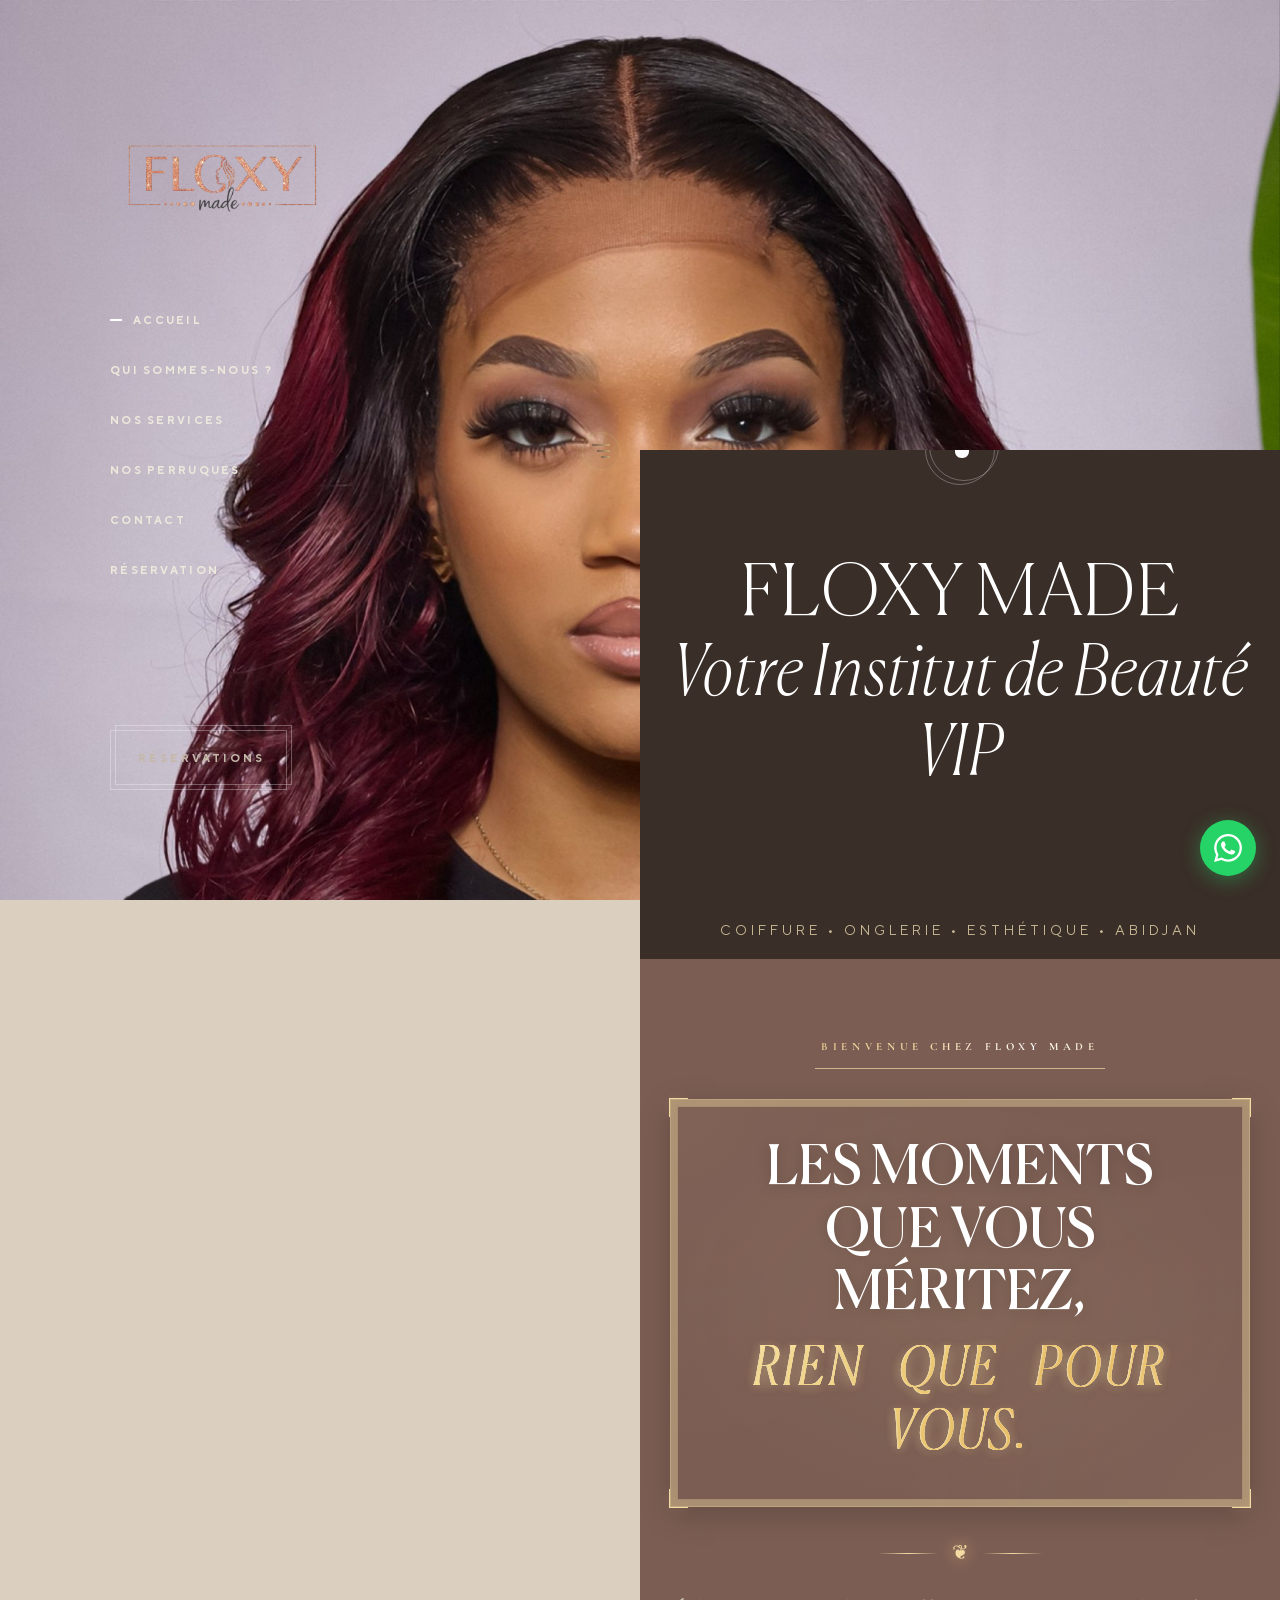
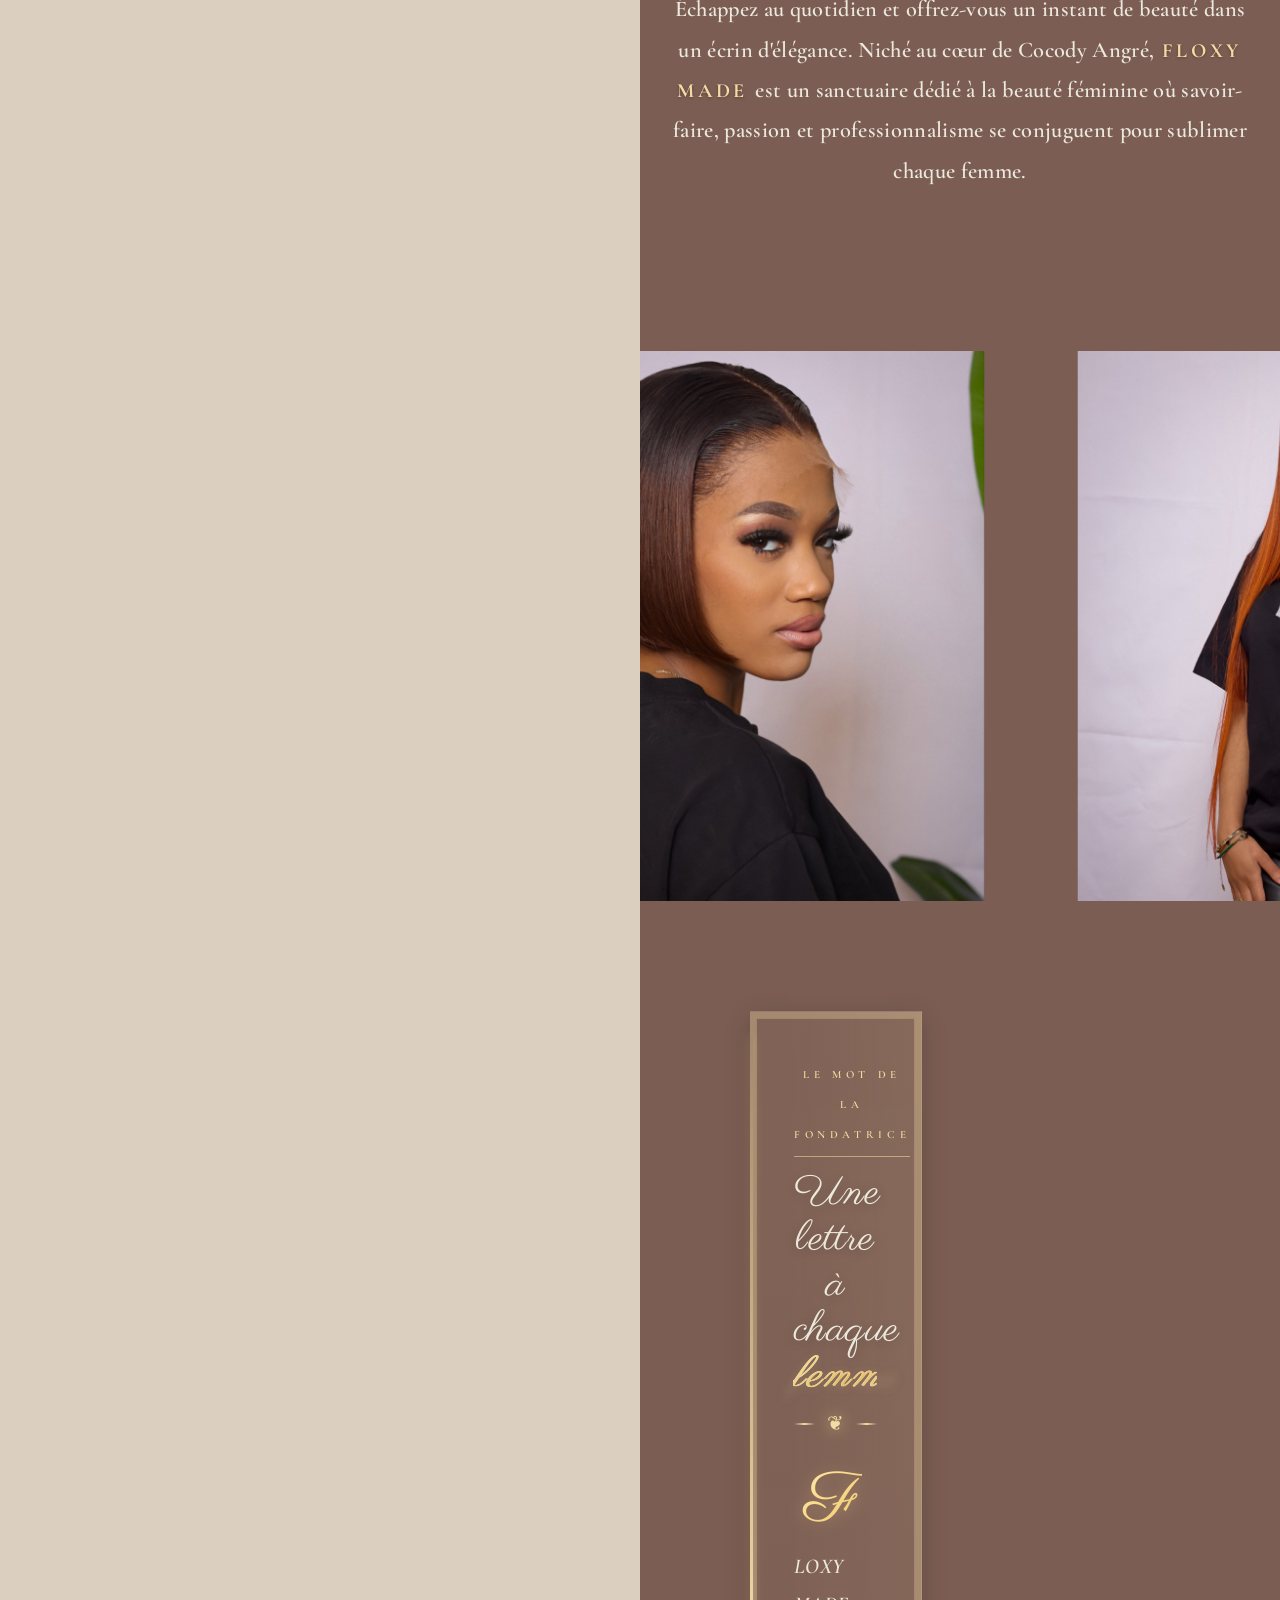
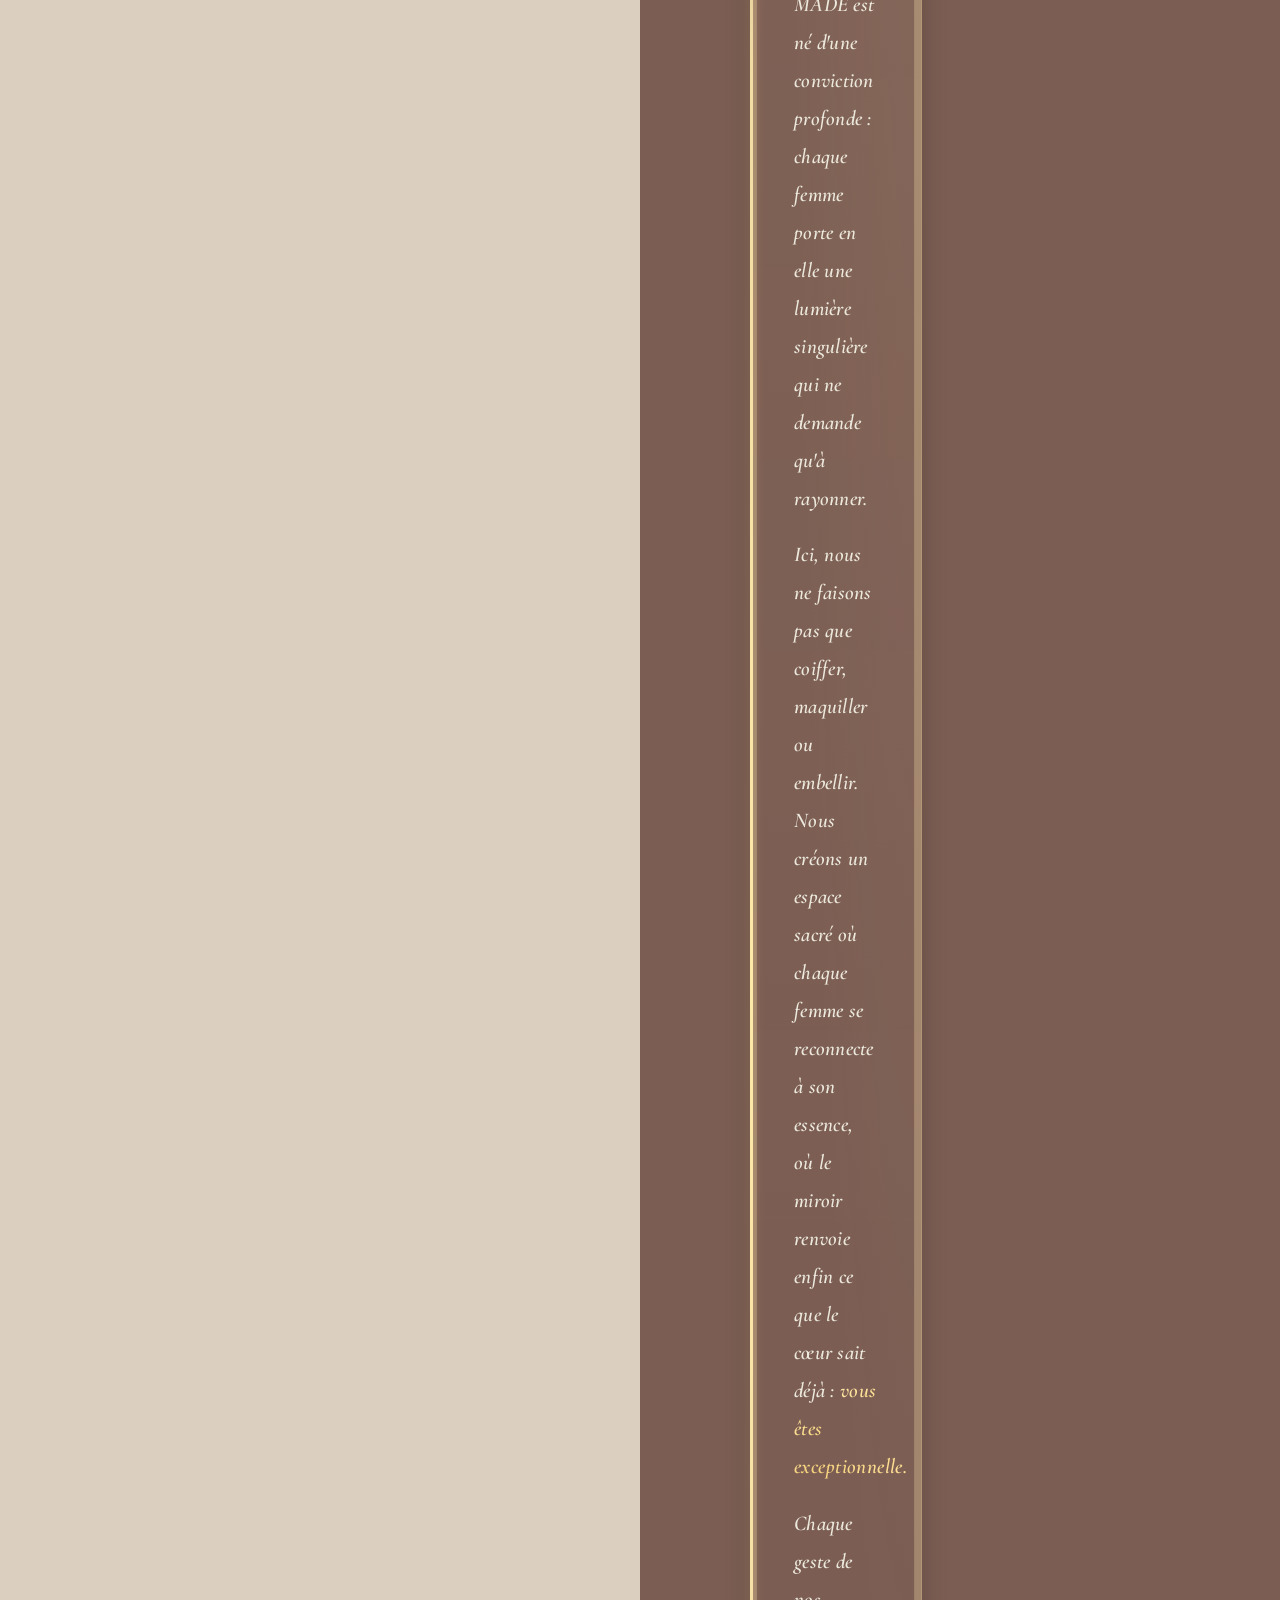
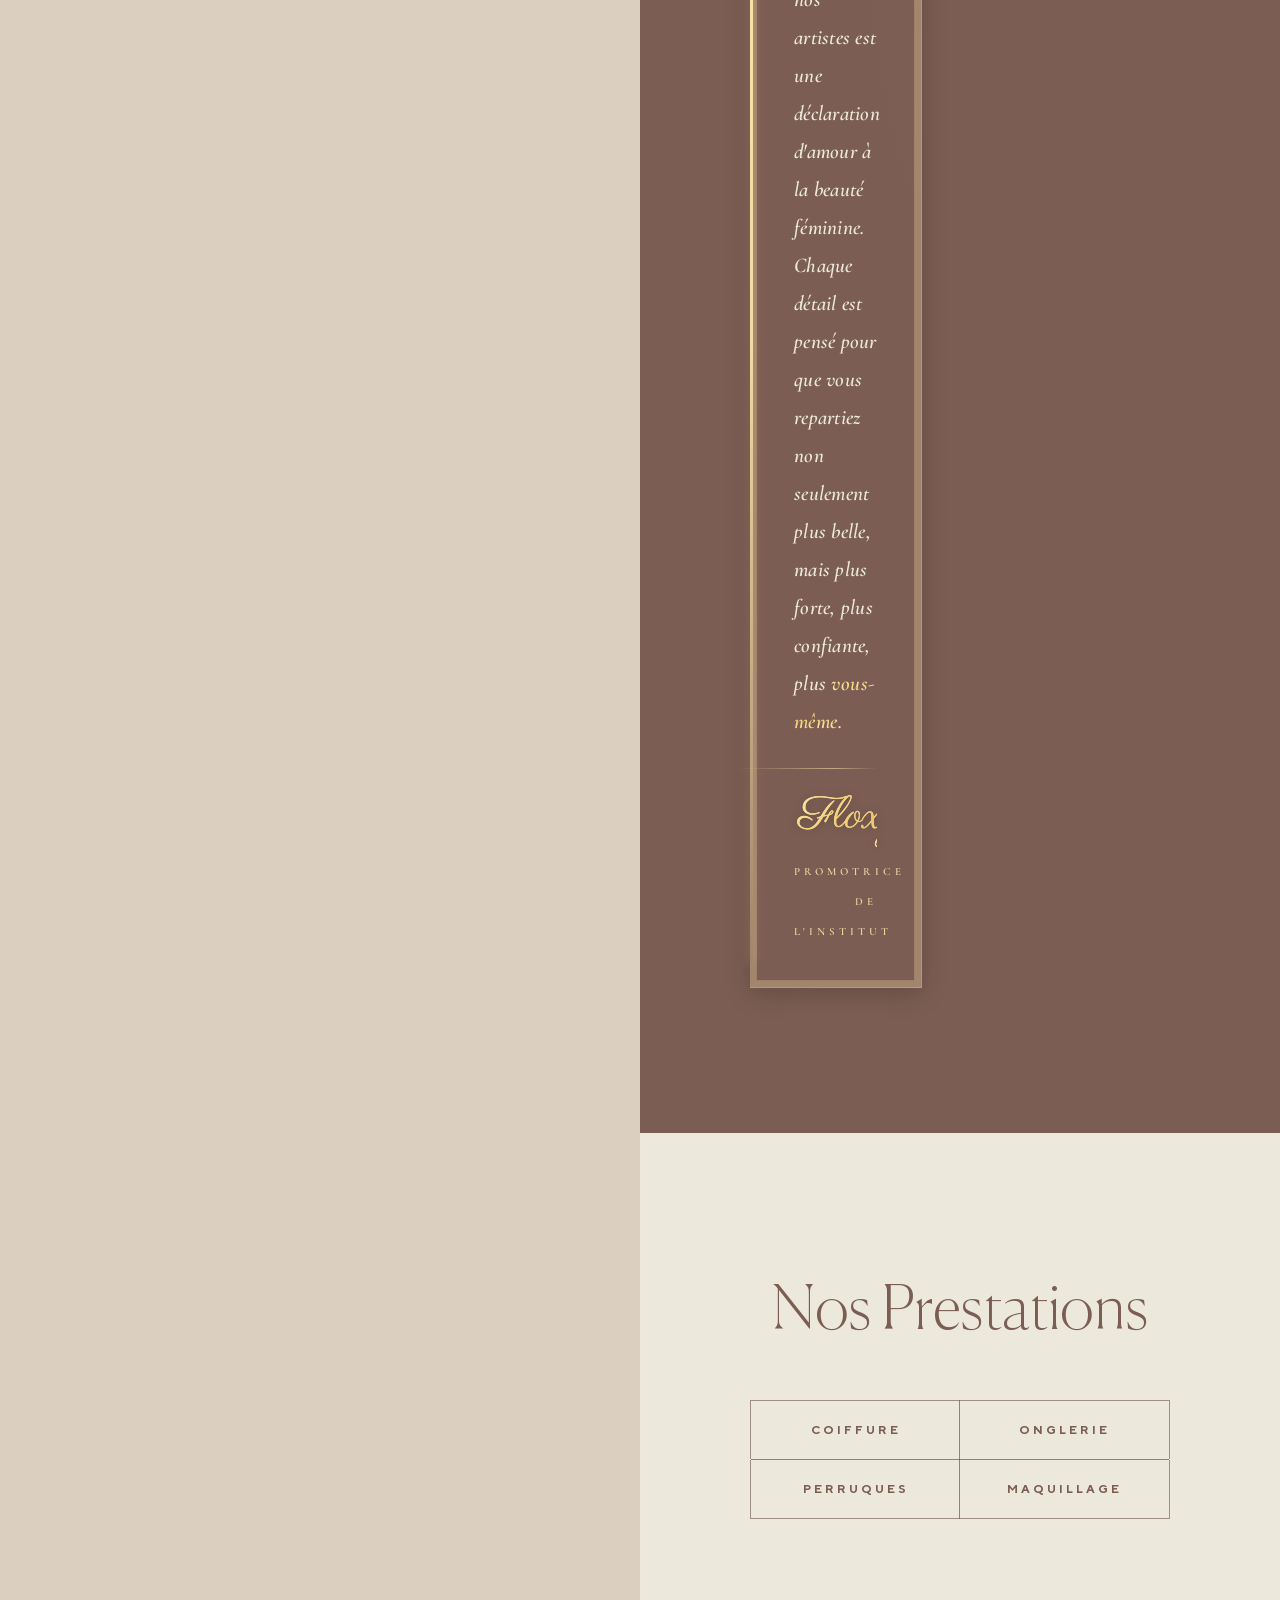
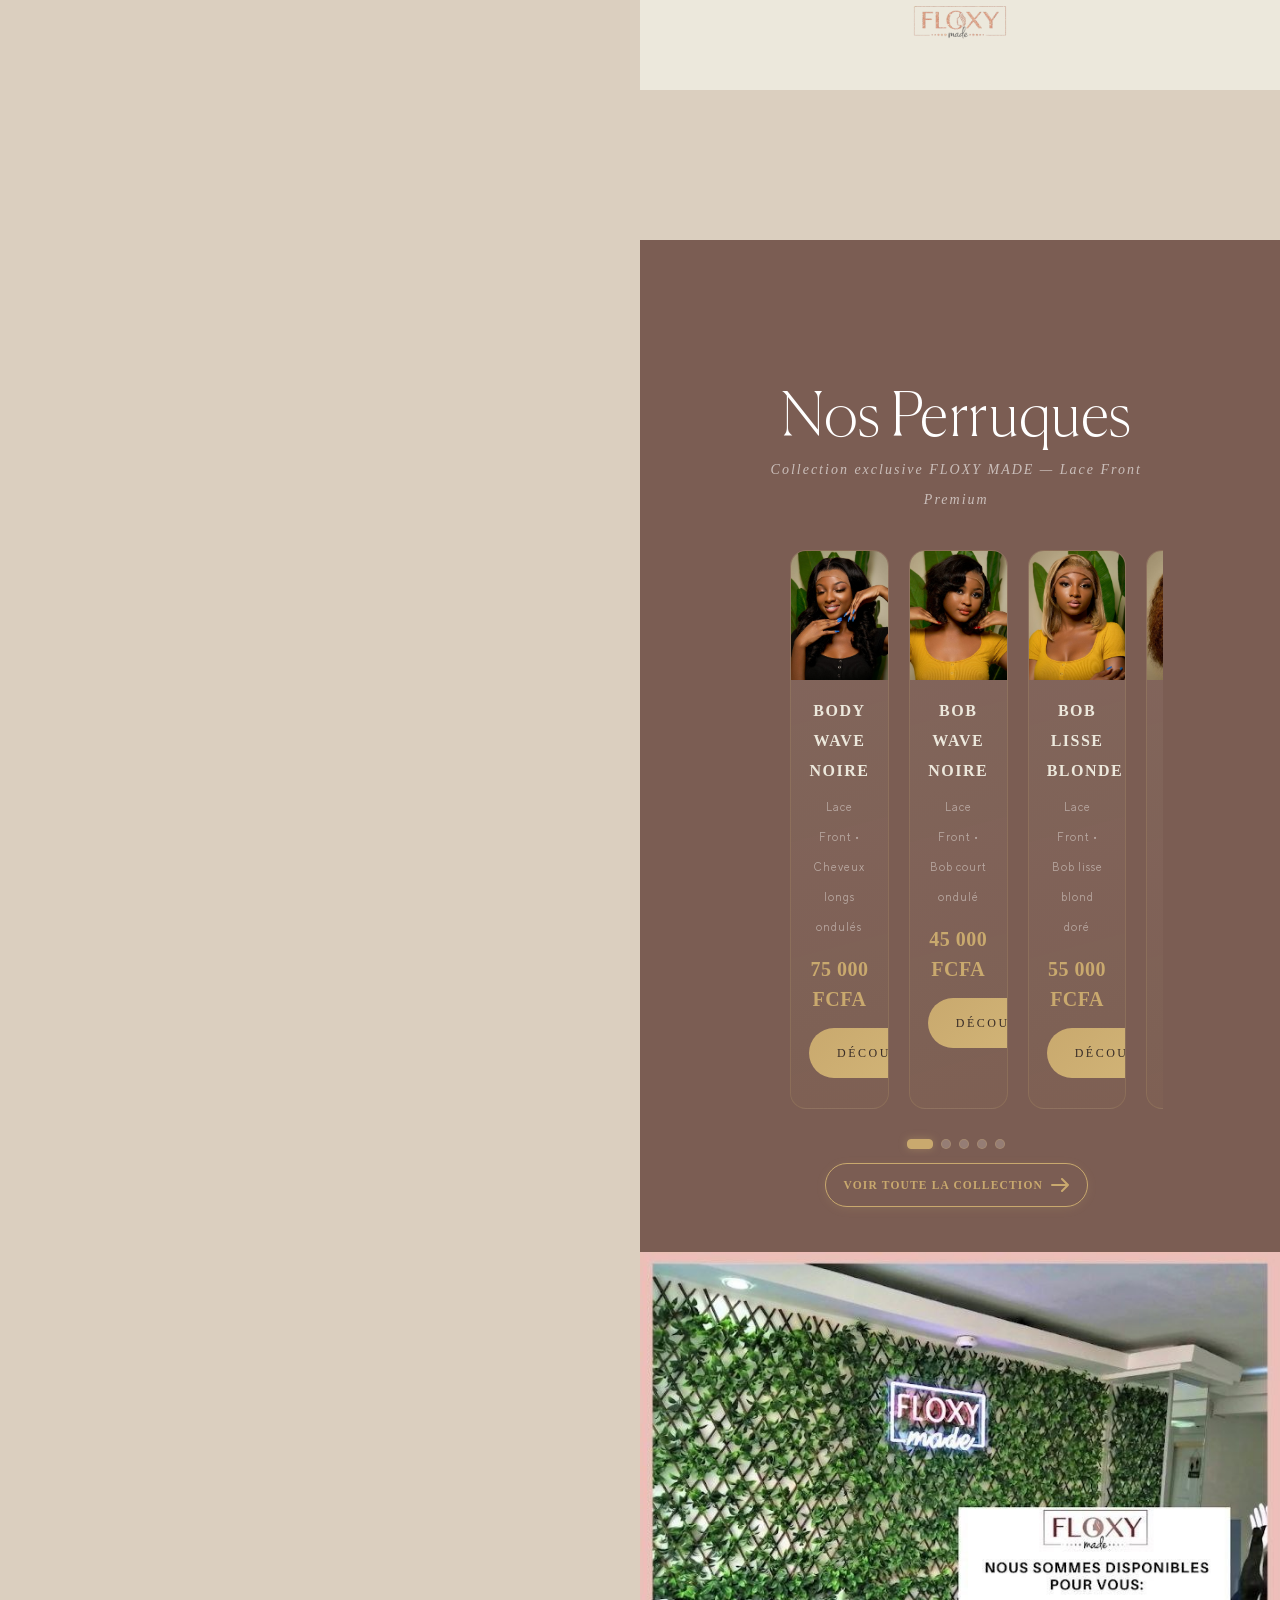
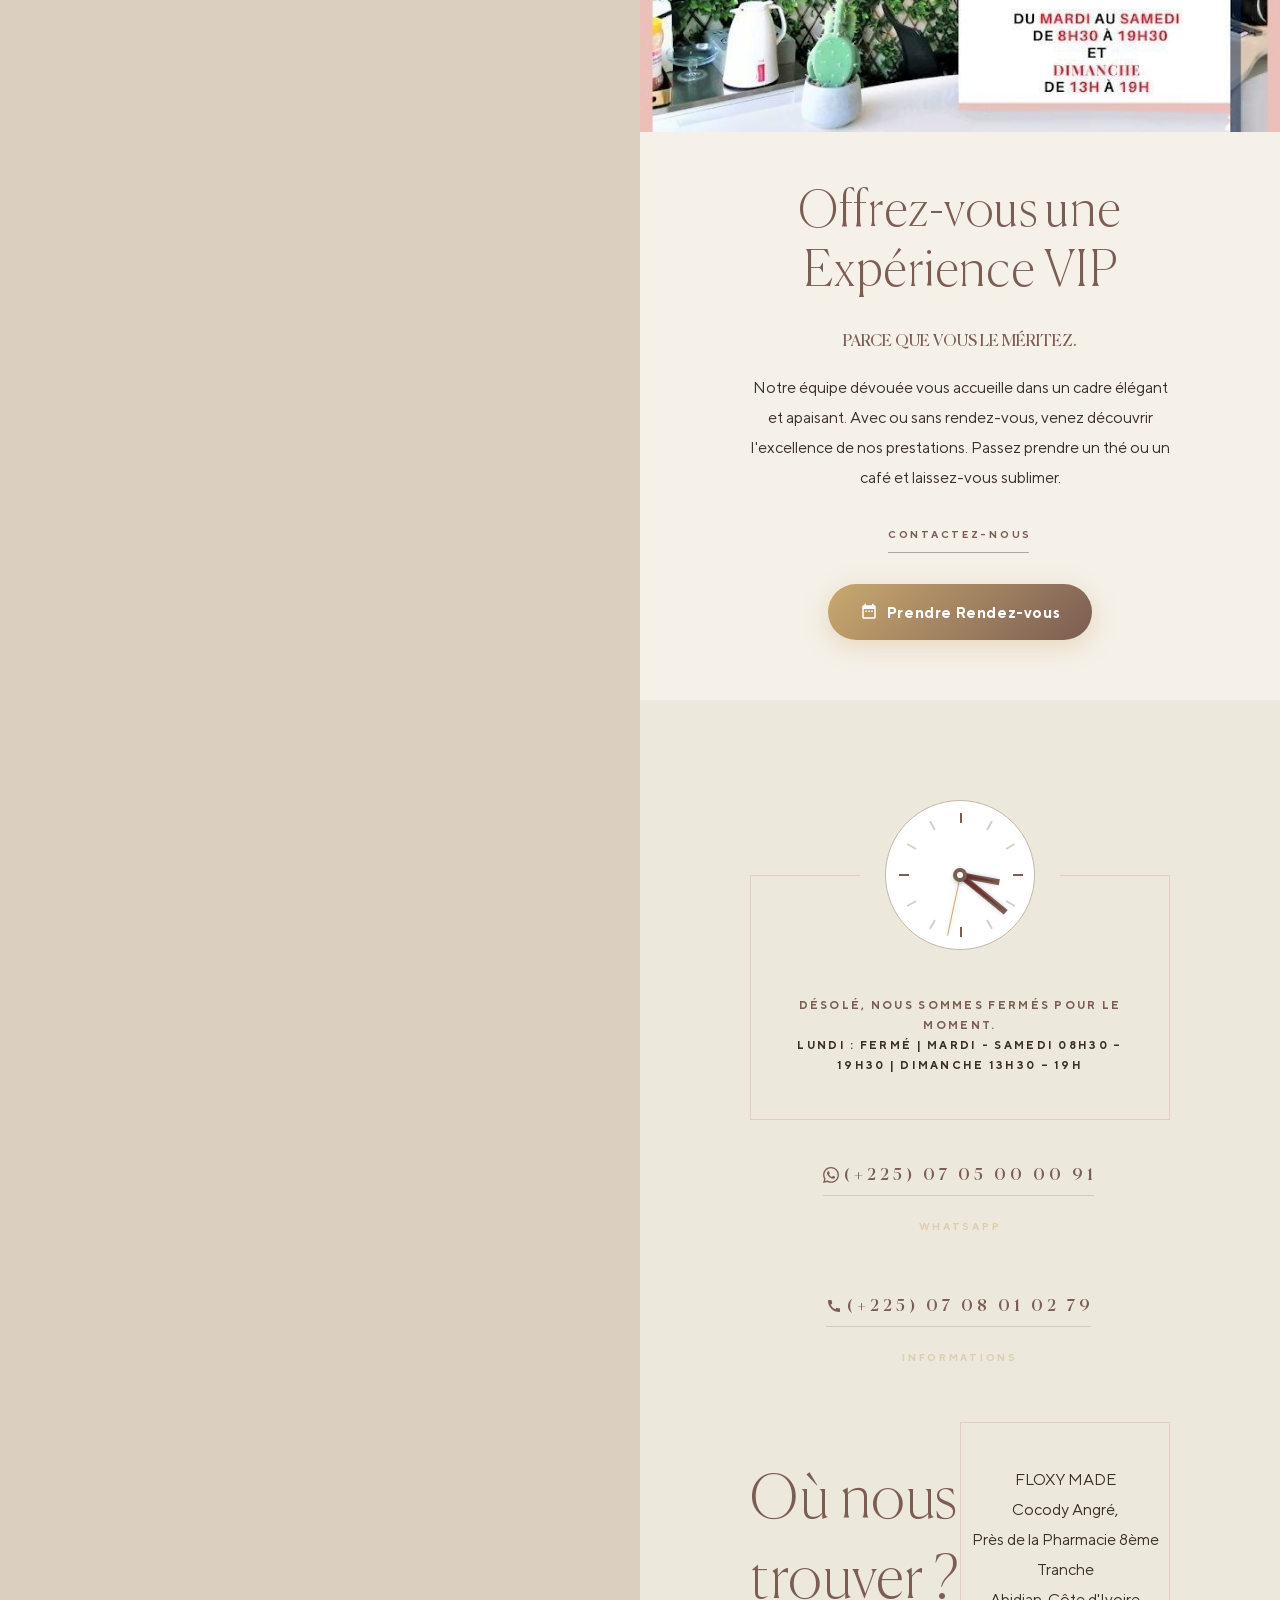
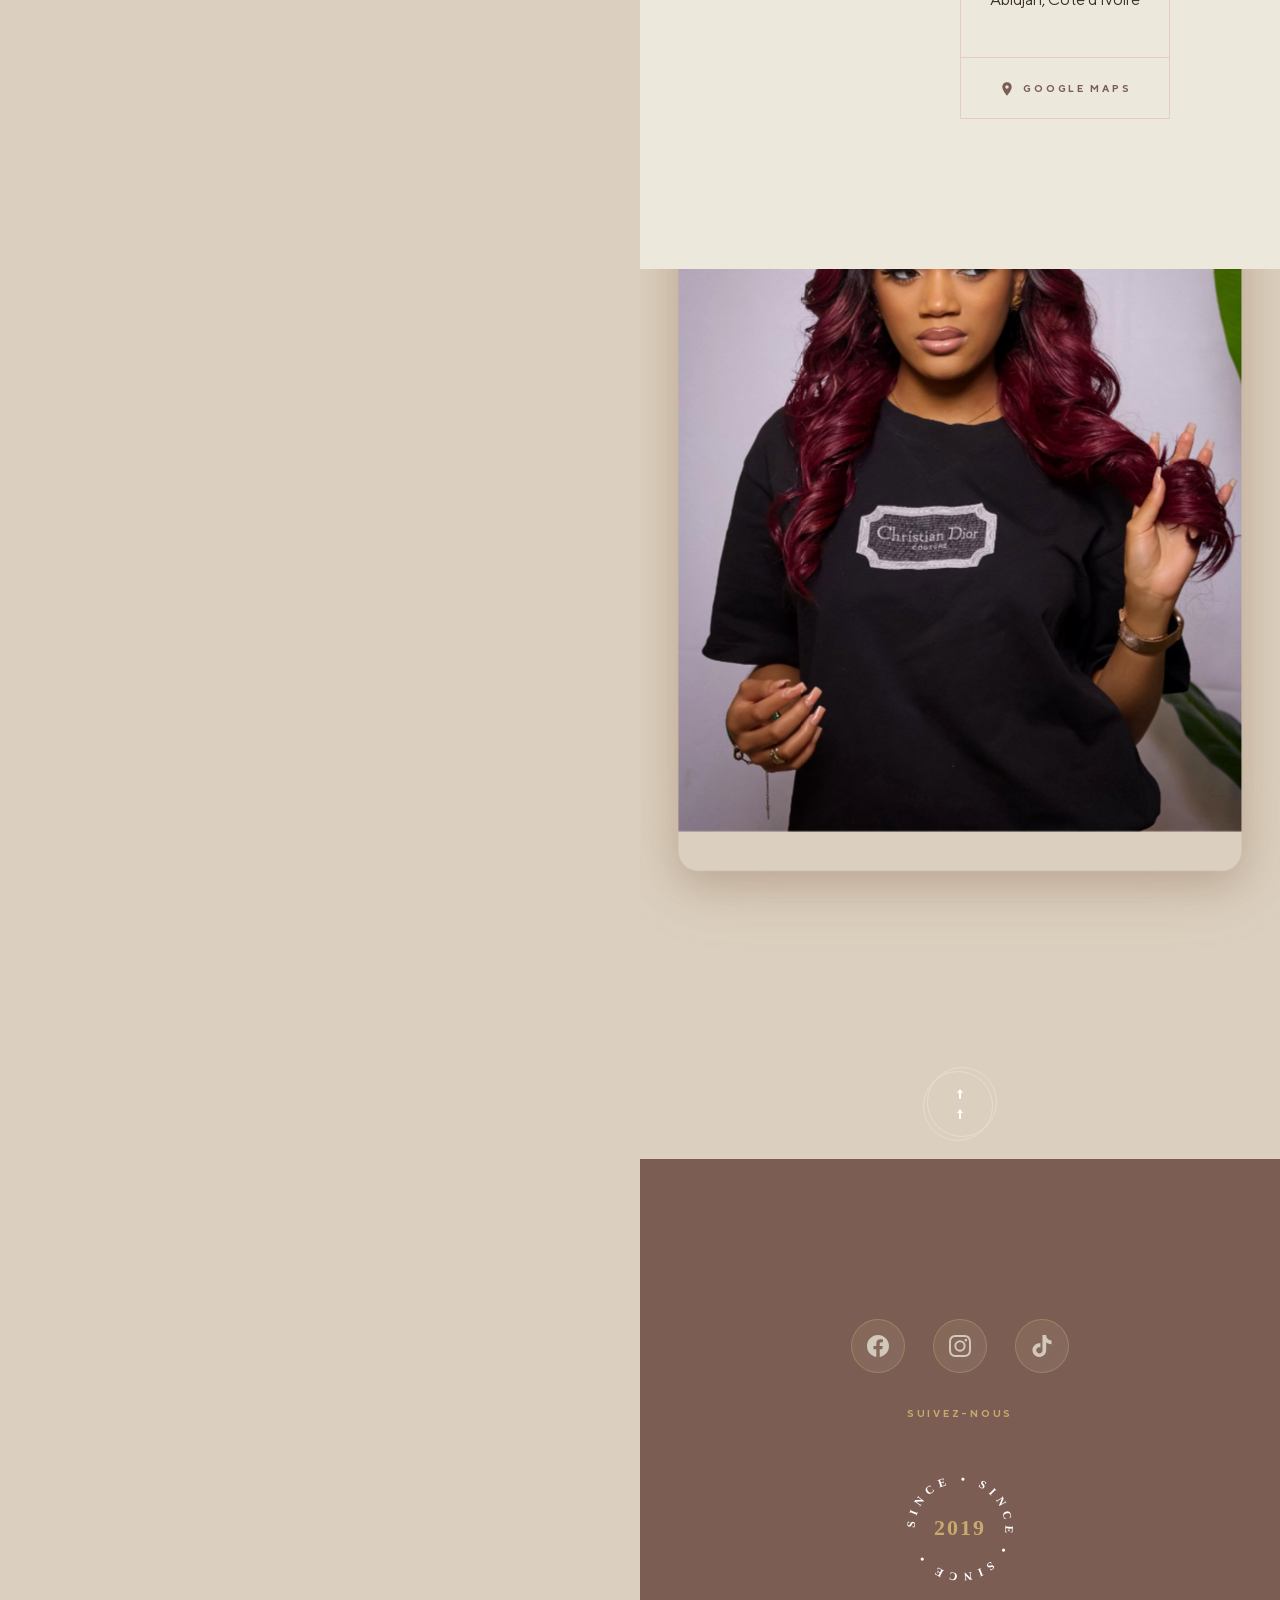
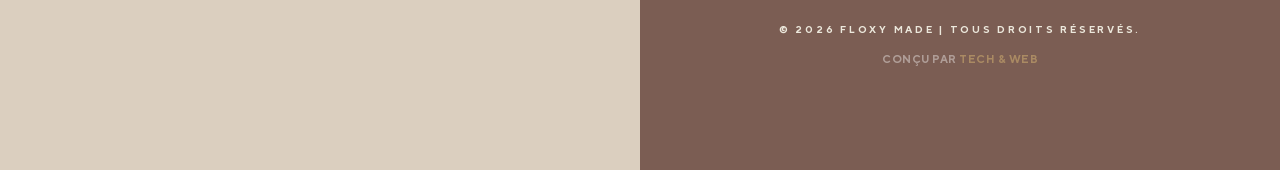
==== commit fb09f8d6: "Restauration map-link, lien CID Google Maps + alignement coordonnées et adresse - Suppression de l'i" ====
--- a/index.html
+++ b/index.html
@@ -34,8 +34,8 @@
     <!-- Geo (SEO local Abidjan) -->
     <meta name="geo.region" content="CI-AB">
     <meta name="geo.placename" content="Cocody Angr&eacute;, Abidjan">
-    <meta name="geo.position" content="5.4012616;-3.9780579">
-    <meta name="ICBM" content="5.4012616, -3.9780579">
+    <meta name="geo.position" content="5.4012616;-3.9806328">
+    <meta name="ICBM" content="5.4012616, -3.9806328">
 
     <!-- Open Graph (Facebook, LinkedIn, WhatsApp) -->
     <meta property="og:title" content="FLOXY MADE | Institut de Beaut&eacute; VIP &agrave; Abidjan Cocody Angr&eacute;">
@@ -112,7 +112,7 @@
           },
           "address": {
             "@type": "PostalAddress",
-            "streetAddress": "Cocody Angré, Près Pharmacie 8ème Tranche",
+            "streetAddress": "Cocody Angré, Près de la Pharmacie 8ème Tranche",
             "addressLocality": "Abidjan",
             "addressRegion": "Lagunes",
             "postalCode": "00225",
@@ -121,9 +121,9 @@
           "geo": {
             "@type": "GeoCoordinates",
             "latitude": 5.4012616,
-            "longitude": -3.9780579
+            "longitude": -3.9806328
           },
-          "hasMap": "https://www.google.com/maps/place/FLOXY+MADE,+Abidjan+Cocody+Angr%C3%A9+8ieme+tranche/@5.4012616,-3.9780579,15z",
+          "hasMap": "https://maps.google.com/?cid=17777900982567454056",
           "openingHoursSpecification": [
             { "@type": "OpeningHoursSpecification", "dayOfWeek": ["Tuesday","Wednesday","Thursday","Friday","Saturday"], "opens": "08:30", "closes": "19:30" },
             { "@type": "OpeningHoursSpecification", "dayOfWeek": "Sunday", "opens": "13:30", "closes": "19:00" }
@@ -713,15 +713,10 @@
                             <h2>O&ugrave; nous<br>trouver ?</h2>
                         </div>
                         <div class="address right">
-                            <div class="fm-address-block">
-                                <span class="space fm-address-text">FLOXY MADE<br>Cocody Angr&eacute;,<br>Pr&egrave;s Pharmacie 8&egrave;me Tranche<br>Abidjan, C&ocirc;te d'Ivoire</span>
-                                <div class="fm-map-embed">
-                                    <iframe src="https://www.google.com/maps/embed?pb=!1m23!1m12!1m3!1d1348757.4807118638!2d2.5026637!3d48.6807825!2m3!1f0!2f0!3f0!3m2!1i1024!2i768!4f13.1!4m8!3e6!4m0!4m5!1s0xfc1932accaa104b%3A0xf6b7cac096004568!2sFLOXY%20MADE%2C%20Abidjan%20Cocody%20Angr%C3%A9%208ieme%20tranche%2C%20C%C3%B4te%20d%E2%80%99Ivoire!3m2!1d5.4012616!2d-3.9780579!5e0!3m2!1sfr!2sfr!4v1777030868043!5m2!1sfr!2sfr" width="100%" height="280" style="border:0" allowfullscreen="" loading="lazy" referrerpolicy="no-referrer-when-downgrade" title="FLOXY MADE — Cocody Angré, Abidjan, Côte d’Ivoire"></iframe>
-                                </div>
-                                <a class="map-link" href="https://www.google.com/maps/place/FLOXY+MADE,+Abidjan+Cocody+Angr%C3%A9+8ieme+tranche/@5.4012616,-3.9780579,15z" target="_blank" rel="noopener">
-                                    <span class="map"><svg xmlns="http://www.w3.org/2000/svg" viewBox="0 0 24 24" width="16" height="16" fill="currentColor" style="vertical-align:middle;margin-right:4px"><path d="M12 2C8.13 2 5 5.13 5 9c0 5.25 7 13 7 13s7-7.75 7-13c0-3.87-3.13-7-7-7zm0 9.5c-1.38 0-2.5-1.12-2.5-2.5s1.12-2.5 2.5-2.5 2.5 1.12 2.5 2.5-1.12 2.5-2.5 2.5z"/></svg> Itinéraire sur Google Maps</span>
-                                </a>
-                            </div>
+                            <a class="map-link" href="https://maps.google.com/?cid=17777900982567454056" target="_blank">
+                                <span class="space">FLOXY MADE<br>Cocody Angr&eacute;,<br>Pr&egrave;s de la Pharmacie 8&egrave;me Tranche<br>Abidjan, C&ocirc;te d'Ivoire</span>
+                                <span class="map"><svg xmlns="http://www.w3.org/2000/svg" viewBox="0 0 24 24" width="16" height="16" fill="currentColor" style="vertical-align:middle;margin-right:4px"><path d="M12 2C8.13 2 5 5.13 5 9c0 5.25 7 13 7 13s7-7.75 7-13c0-3.87-3.13-7-7-7zm0 9.5c-1.38 0-2.5-1.12-2.5-2.5s1.12-2.5 2.5-2.5 2.5 1.12 2.5 2.5-1.12 2.5-2.5 2.5z"/></svg> Google Maps</span>
+                            </a>
                         </div>
                     </div>
                 </div>
--- a/css/floxymade.css
+++ b/css/floxymade.css
@@ -3661,62 +3661,6 @@
 }
 
 /* ============================
-   Bloc adresse + carte Google Maps embed
-   Utilisé dans le footer de toutes les pages (index + services + perruques + reservation)
-============================ */
-.fm-address-block {
-  display: flex;
-  flex-direction: column;
-  gap: 14px;
-  align-items: flex-start;
-}
-
-.fm-address-block .fm-address-text {
-  display: block;
-  line-height: 1.6;
-}
-
-.fm-map-embed {
-  width: 100%;
-  border-radius: 6px;
-  overflow: hidden;
-  box-shadow: 0 6px 22px rgba(0, 0, 0, 0.18);
-  border: 1px solid rgba(243, 220, 164, 0.35);
-  background: rgba(123, 93, 83, 0.1);
-}
-
-.fm-map-embed iframe {
-  display: block;
-  width: 100%;
-  height: 280px;
-  border: 0;
-  filter: saturate(0.95);
-}
-
-.fm-address-block .map-link {
-  display: inline-flex;
-  align-items: center;
-  text-decoration: none;
-  transition: opacity 0.3s ease;
-}
-
-.fm-address-block .map-link:hover {
-  opacity: 0.75;
-}
-
-@media screen and (max-width: 1025px) {
-  .fm-map-embed iframe {
-    height: 240px;
-  }
-}
-
-@media screen and (max-width: 480px) {
-  .fm-map-embed iframe {
-    height: 200px;
-  }
-}
-
-/* ============================
    Logo signature au pied de la section Nos Prestations
    Position absolue dans le padding-bottom existant — n'affecte pas la hauteur de la section
 ============================ */
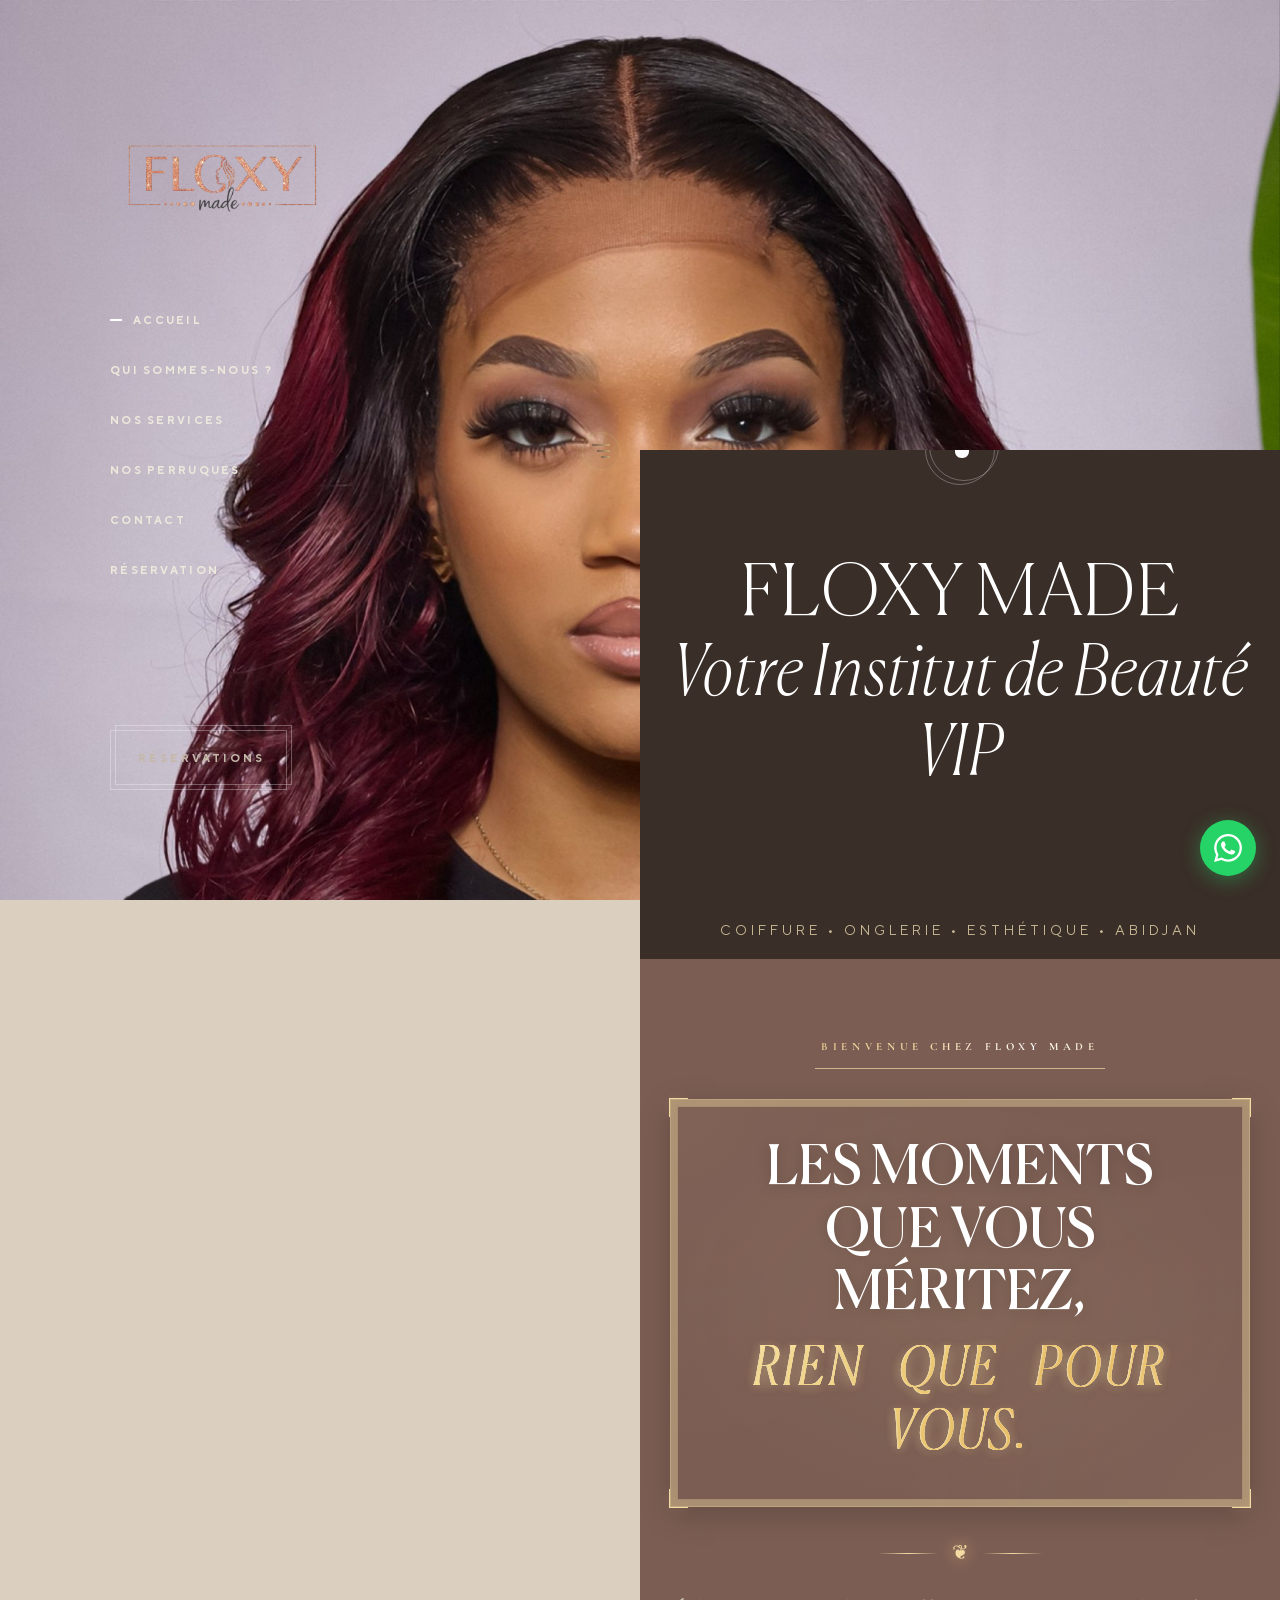
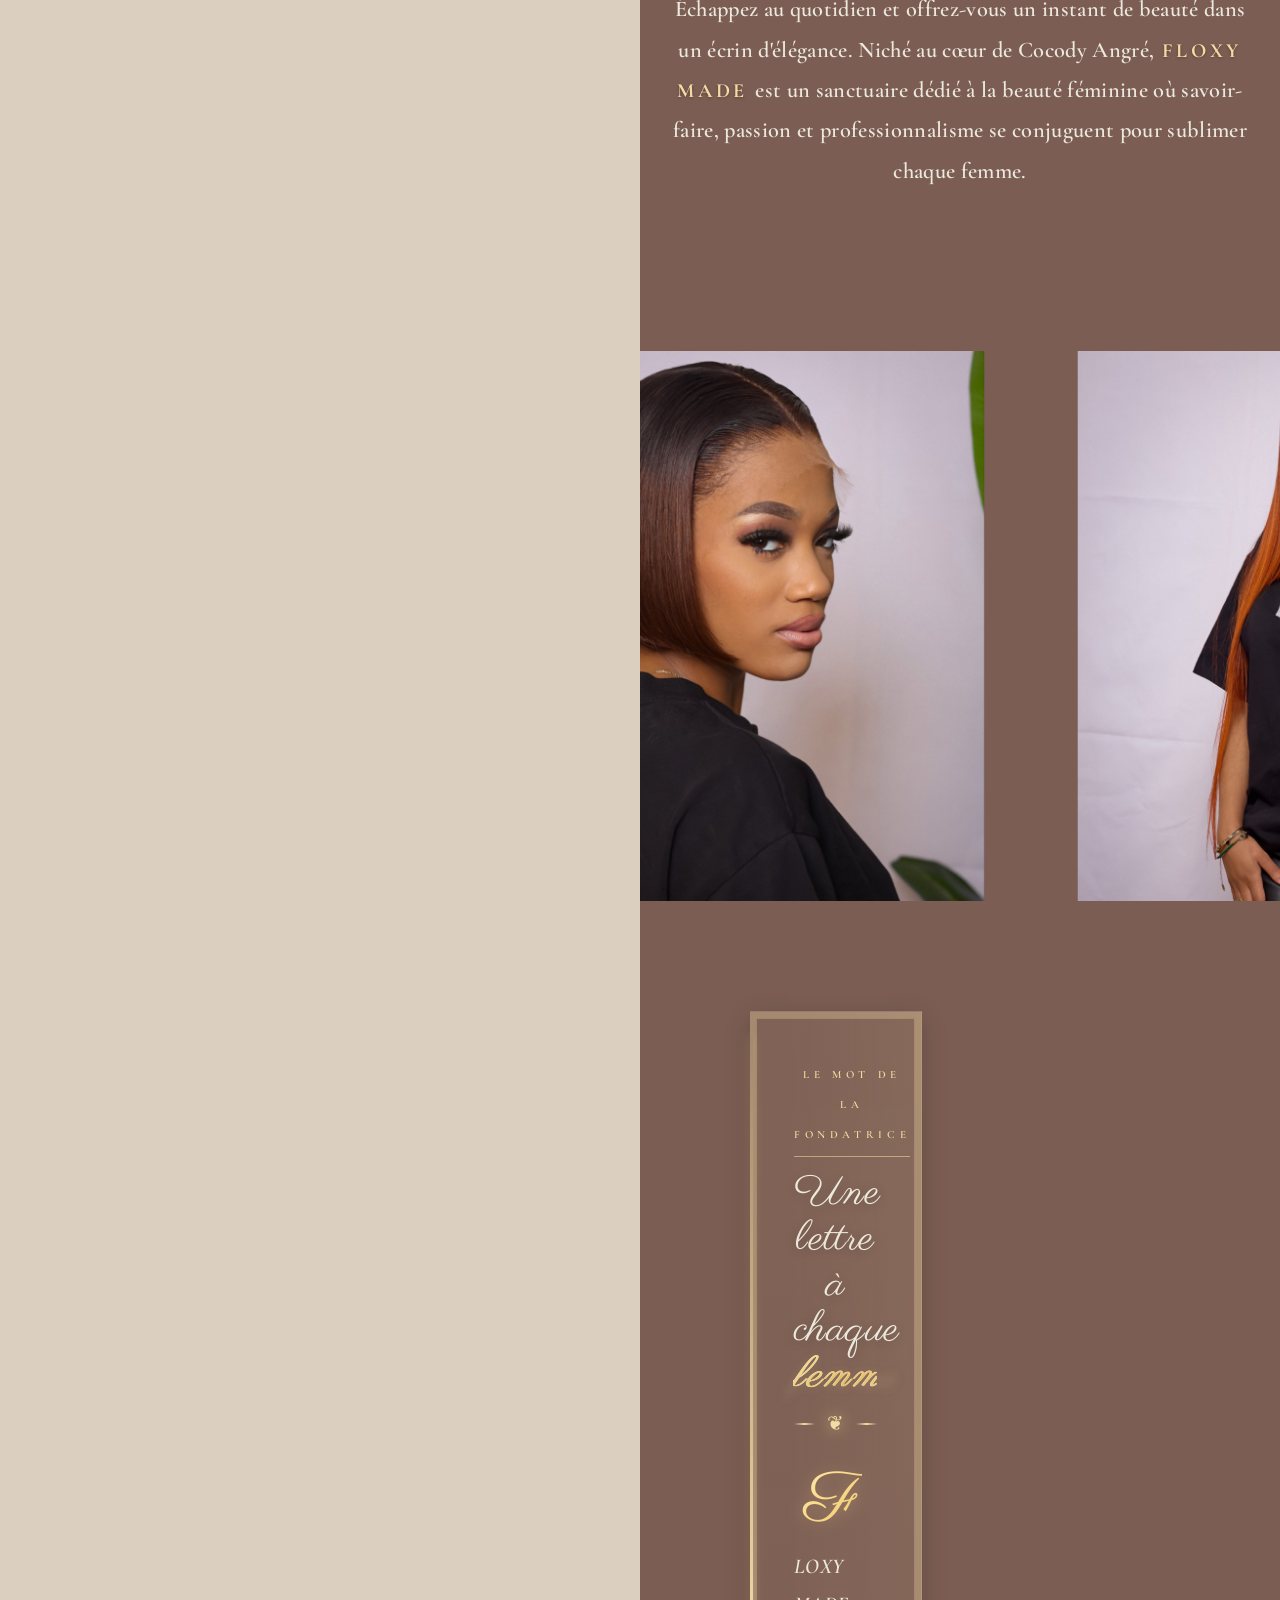
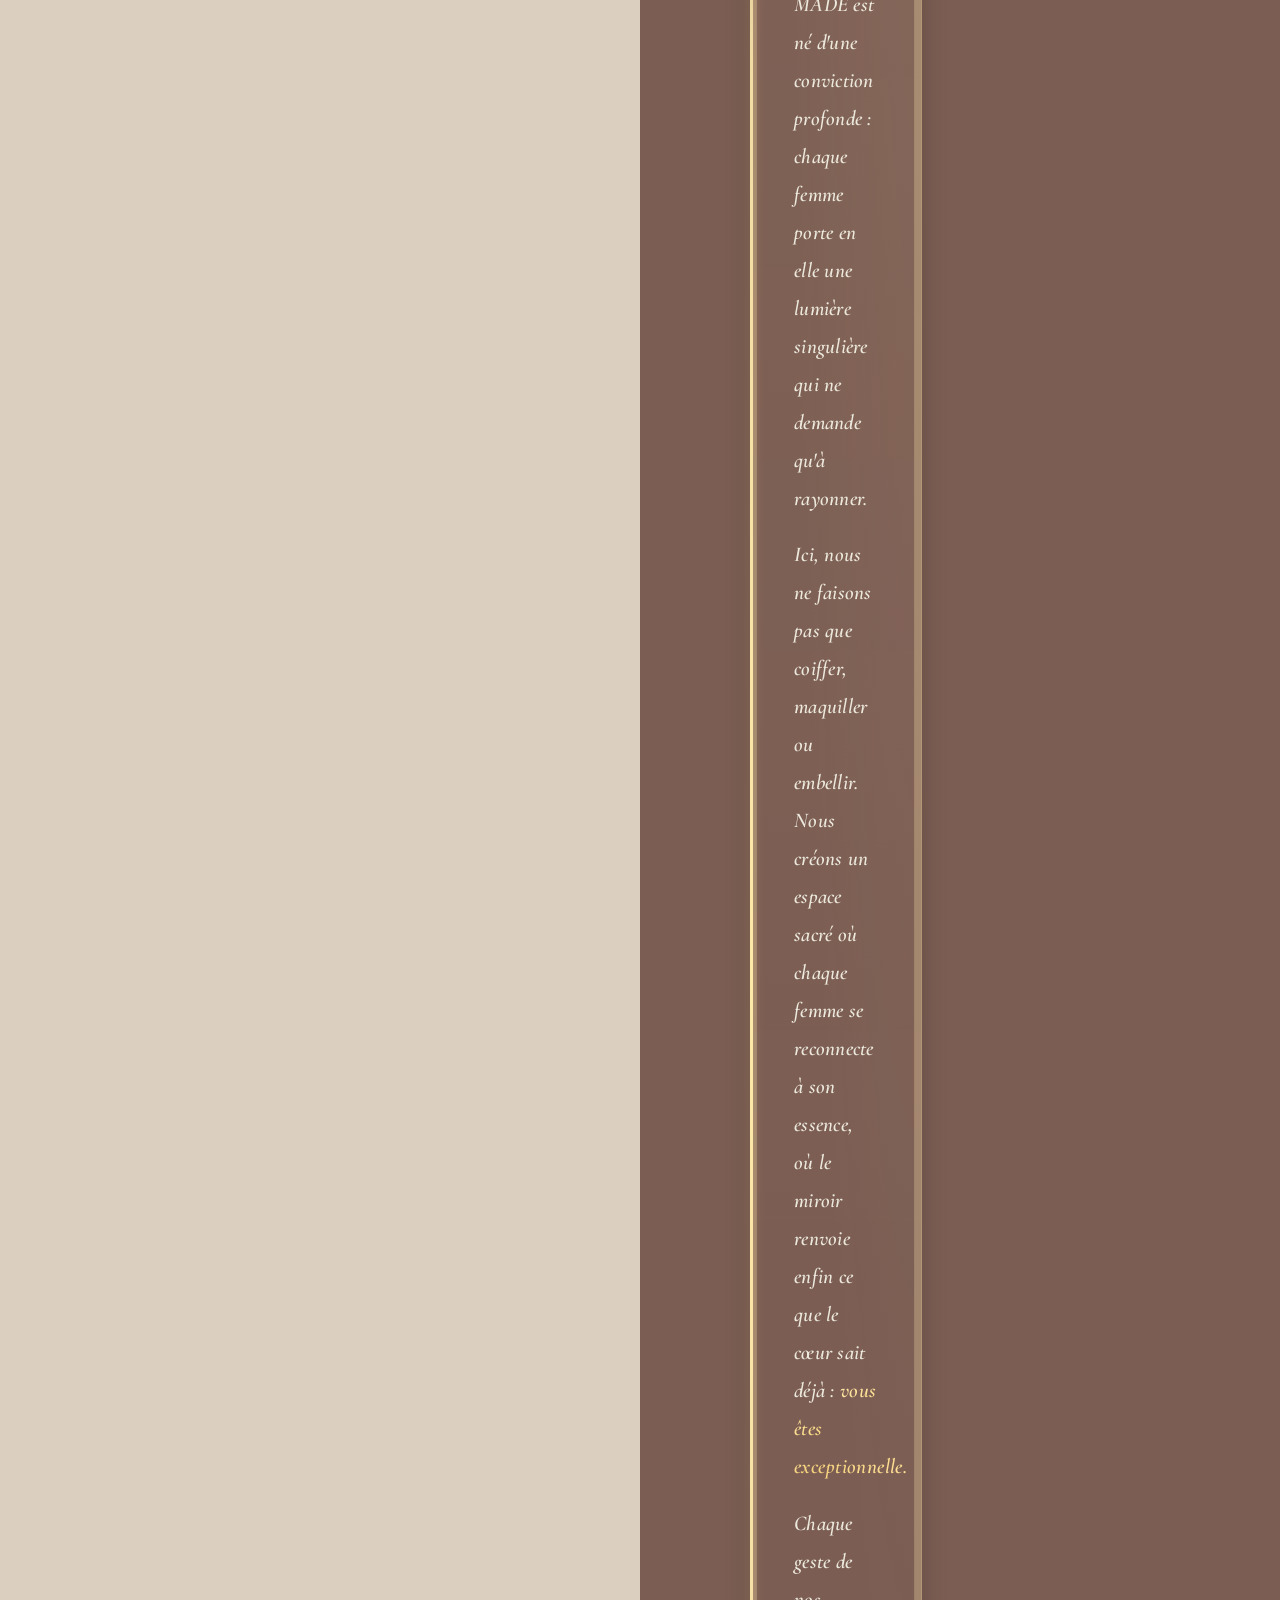
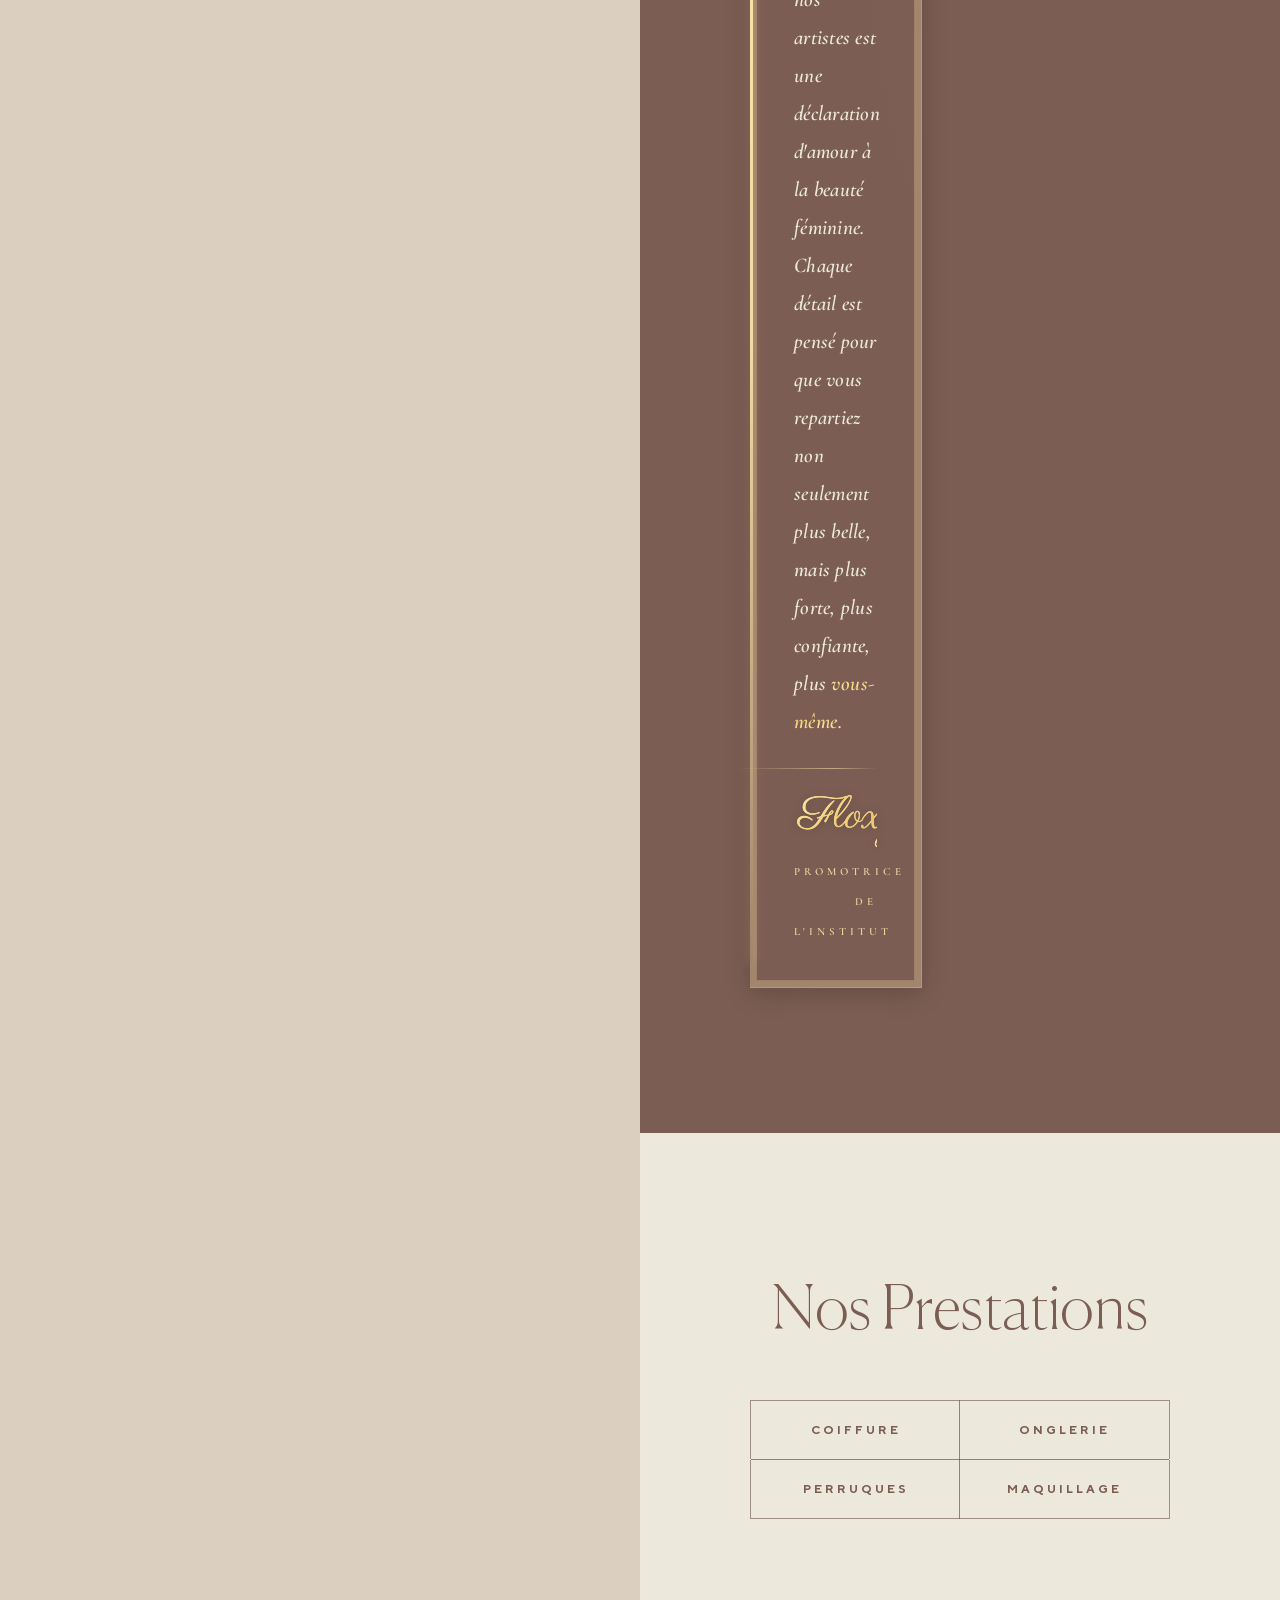
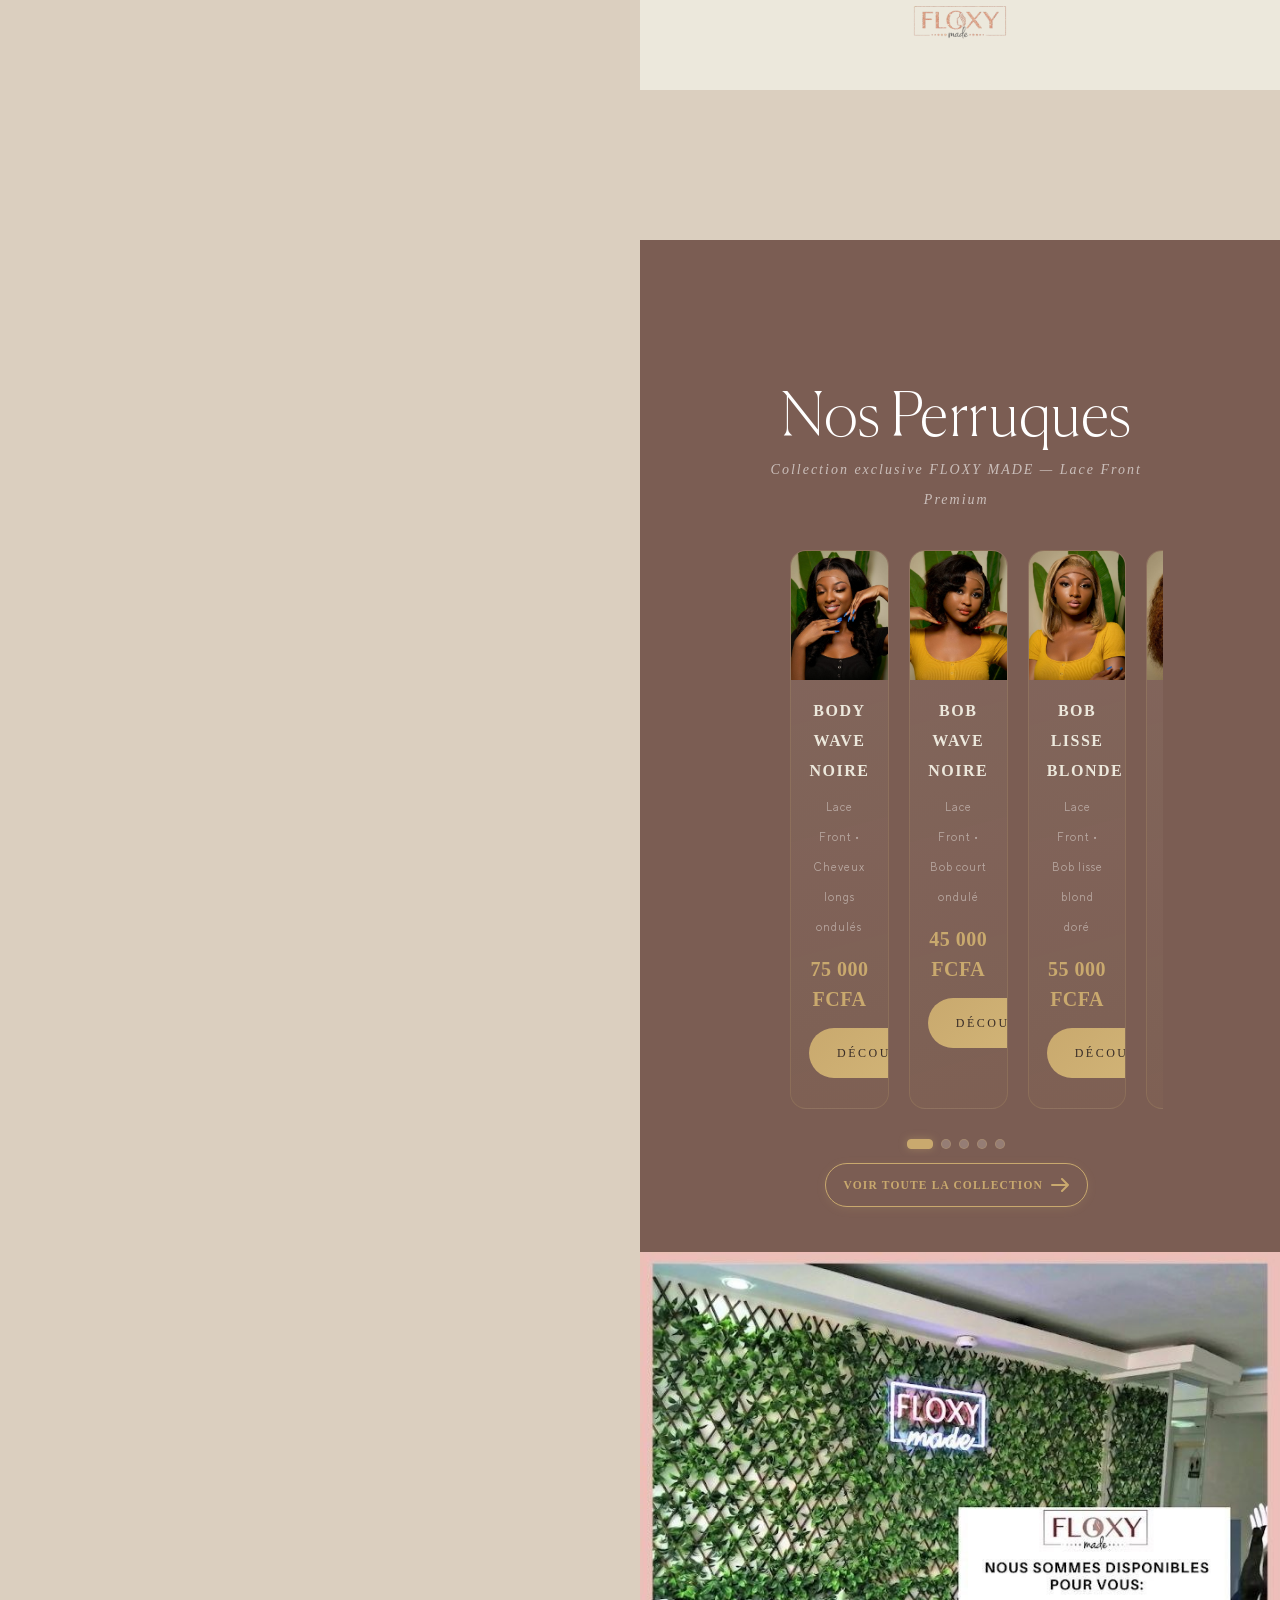
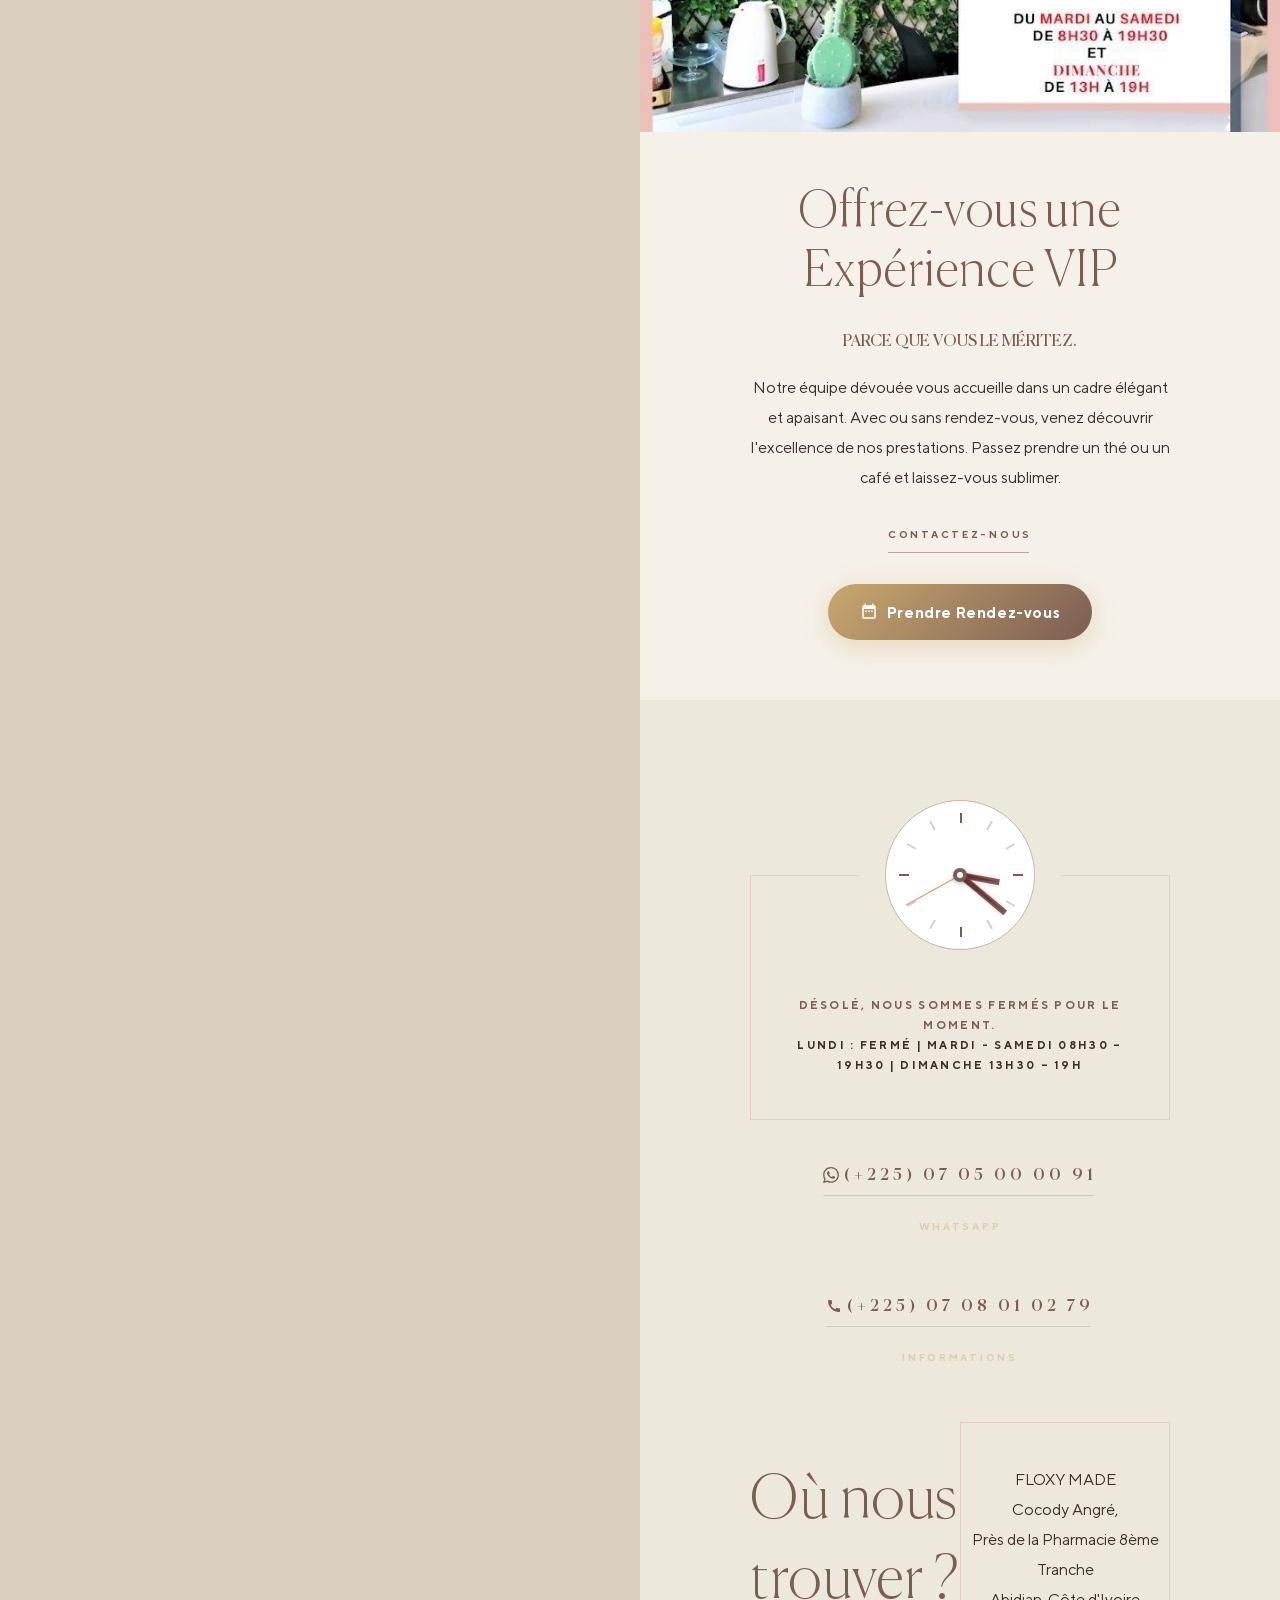
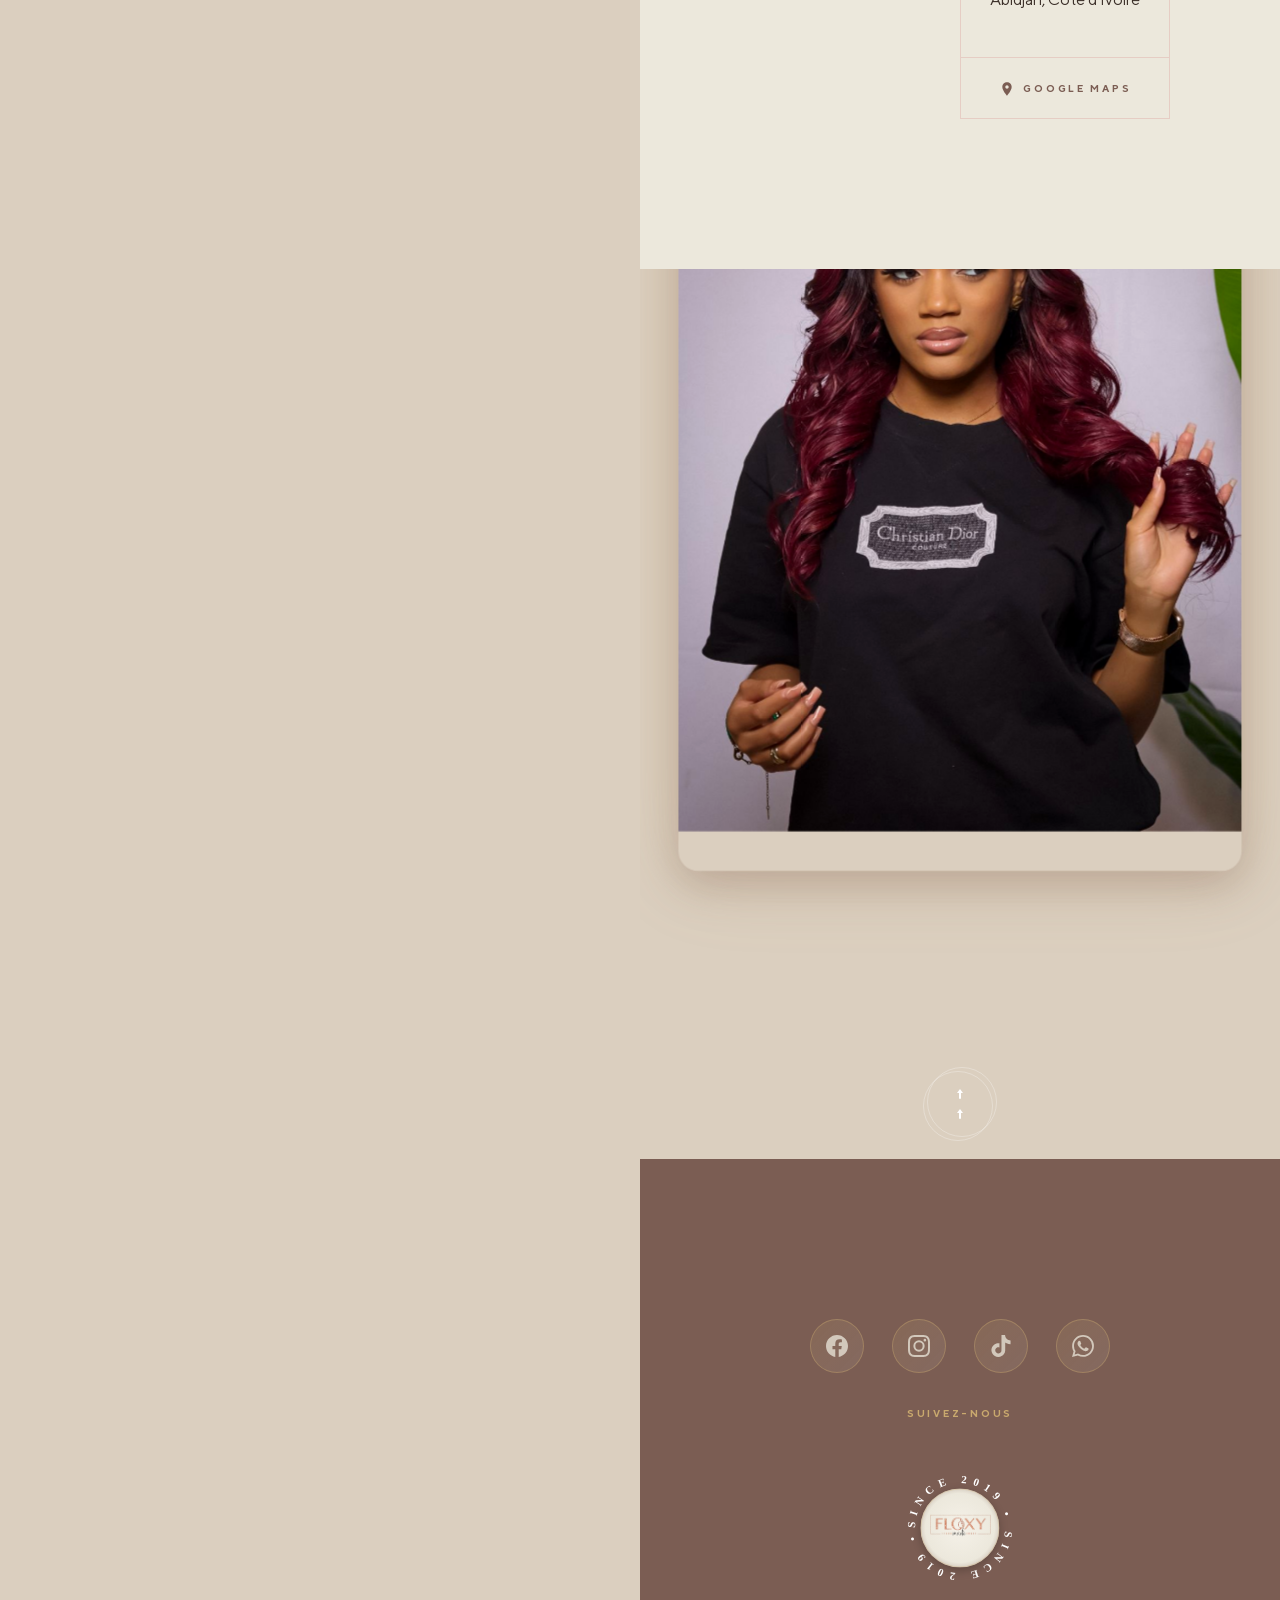
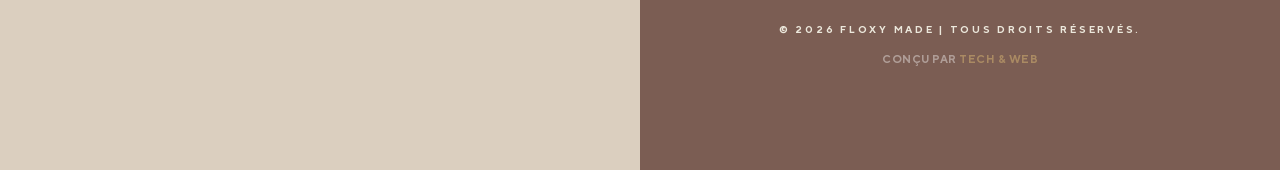
==== commit 06378478: "Footer : SINCE 2019 rotatif autour du logo avec halo cream + icône Chaîne WhatsApp Co-Authored-By: C" ====
--- a/index.html
+++ b/index.html
@@ -739,13 +739,16 @@
                         <a href="https://tiktok.com/@floxy_made" target="_blank" rel="noopener" aria-label="TikTok">
                             <svg viewBox="0 0 24 24"><path d="M12.525.02c1.31-.02 2.61-.01 3.91-.02.08 1.53.63 3.09 1.75 4.17 1.12 1.11 2.7 1.62 4.24 1.79v4.03c-1.44-.05-2.89-.35-4.2-.97-.57-.26-1.1-.59-1.62-.93-.01 2.92.01 5.84-.02 8.75-.08 1.4-.54 2.79-1.35 3.94-1.31 1.92-3.58 3.17-5.91 3.21-1.43.08-2.86-.31-4.08-1.03-2.02-1.19-3.44-3.37-3.65-5.71-.02-.5-.03-1-.01-1.49.18-1.9 1.12-3.72 2.58-4.96 1.66-1.44 3.98-2.13 6.15-1.72.02 1.48-.04 2.96-.04 4.44-.99-.32-2.15-.23-3.02.37-.63.41-1.11 1.04-1.36 1.75-.21.51-.15 1.07-.14 1.61.24 1.64 1.82 3.02 3.5 2.87 1.12-.01 2.19-.66 2.77-1.61.19-.33.4-.67.41-1.06.1-1.79.06-3.57.07-5.36.01-4.03-.01-8.05.02-12.07z"/></svg>
                         </a>
+                        <a href="https://whatsapp.com/channel/0029Vb9StAwHAdNdIyF6zH3T" target="_blank" rel="noopener" aria-label="Chaîne WhatsApp">
+                            <svg viewBox="0 0 24 24"><path d="M17.472 14.382c-.297-.149-1.758-.867-2.03-.967-.273-.099-.471-.148-.67.15-.197.297-.767.966-.94 1.164-.173.199-.347.223-.644.075-.297-.15-1.255-.463-2.39-1.475-.883-.788-1.48-1.761-1.653-2.059-.173-.297-.018-.458.13-.606.134-.133.298-.347.446-.52.149-.174.198-.298.298-.497.099-.198.05-.371-.025-.52-.075-.149-.669-1.612-.916-2.207-.242-.579-.487-.5-.669-.51-.173-.008-.371-.01-.57-.01-.198 0-.52.074-.792.372-.272.297-1.04 1.016-1.04 2.479 0 1.462 1.065 2.875 1.213 3.074.149.198 2.096 3.2 5.077 4.487.709.306 1.262.489 1.694.625.712.227 1.36.195 1.871.118.571-.085 1.758-.719 2.006-1.413.248-.694.248-1.289.173-1.413-.074-.124-.272-.198-.57-.347m-5.421 7.403h-.004a9.87 9.87 0 01-5.031-1.378l-.361-.214-3.741.982.998-3.648-.235-.374a9.86 9.86 0 01-1.51-5.26c.001-5.45 4.436-9.884 9.888-9.884 2.64 0 5.122 1.03 6.988 2.898a9.825 9.825 0 012.893 6.994c-.003 5.45-4.437 9.884-9.885 9.884m8.413-18.297A11.815 11.815 0 0012.05 0C5.495 0 .16 5.335.157 11.892c0 2.096.547 4.142 1.588 5.945L.057 24l6.305-1.654a11.882 11.882 0 005.68 1.448h.005c6.554 0 11.89-5.335 11.893-11.893a11.821 11.821 0 00-3.48-8.413"/></svg>
+                        </a>
                     </div>
                     <div><span class="followus">Suivez-nous</span></div>
                 </div>
 
                 <div class="fm-since-wrapper">
-                    <div class="fm-since-ring"><img src="img/since.svg" alt="Since"></div>
-                    <span class="fm-since-year">2019</span>
+                    <div class="fm-since-ring"><img src="img/since.svg" alt="SINCE 2019"></div>
+                    <img class="fm-since-logo" src="img/logo-new-removebg.png" alt="FLOXY MADE">
                 </div>
 
                 <div class="anim-wrapper" data-animation-scroll="copy">
--- a/css/floxymade.css
+++ b/css/floxymade.css
@@ -1478,6 +1478,7 @@
 .fm-social-links.fm-domino-visible a:nth-child(1) { animation-delay: 0s; }
 .fm-social-links.fm-domino-visible a:nth-child(2) { animation-delay: 0.18s; }
 .fm-social-links.fm-domino-visible a:nth-child(3) { animation-delay: 0.36s; }
+.fm-social-links.fm-domino-visible a:nth-child(4) { animation-delay: 0.54s; }
 
 @keyframes socialDomino {
   0% {
@@ -2798,8 +2799,9 @@
     margin: 30px auto 20px;
   }
 
-  .fm-since-wrapper .fm-since-year {
-    font-size: 18px;
+  .fm-since-wrapper .fm-since-logo {
+    width: 64%;
+    height: 64%;
   }
 }
 
@@ -2942,9 +2944,9 @@
     margin: 25px auto 15px;
   }
 
-  .fm-since-wrapper .fm-since-year {
-    font-size: 16px;
-    letter-spacing: 1px;
+  .fm-since-wrapper .fm-since-logo {
+    width: 62%;
+    height: 62%;
   }
 }
 
@@ -3526,9 +3528,9 @@
     margin: 20px auto 12px;
   }
 
-  .fm-since-wrapper .fm-since-year {
-    font-size: 14px;
-    letter-spacing: 0.5px;
+  .fm-since-wrapper .fm-since-logo {
+    width: 60%;
+    height: 60%;
   }
 }
 
@@ -3561,16 +3563,27 @@
   height: 100%;
 }
 
-.fm-since-wrapper .fm-since-year {
+.fm-since-wrapper .fm-since-logo {
   position: absolute;
   top: 50%;
   left: 50%;
+  width: 66%;
+  height: 66%;
+  object-fit: contain;
+  padding: 3%;
+  box-sizing: border-box;
+  border-radius: 50%;
+  background: radial-gradient(
+    circle at center,
+    var(--fm-cream-light) 0%,
+    var(--fm-cream) 62%,
+    rgba(236, 232, 220, 0.55) 85%,
+    rgba(236, 232, 220, 0) 100%
+  );
+  box-shadow:
+    0 0 0 1px rgba(201, 169, 110, 0.32) inset,
+    0 3px 10px rgba(0, 0, 0, 0.22);
   transform: translate(-50%, -50%);
-  font-family: 'Georgia', serif;
-  font-size: 22px;
-  font-weight: bold;
-  color: var(--fm-gold, #c9a96e);
-  letter-spacing: 2px;
   z-index: 2;
 }
 
